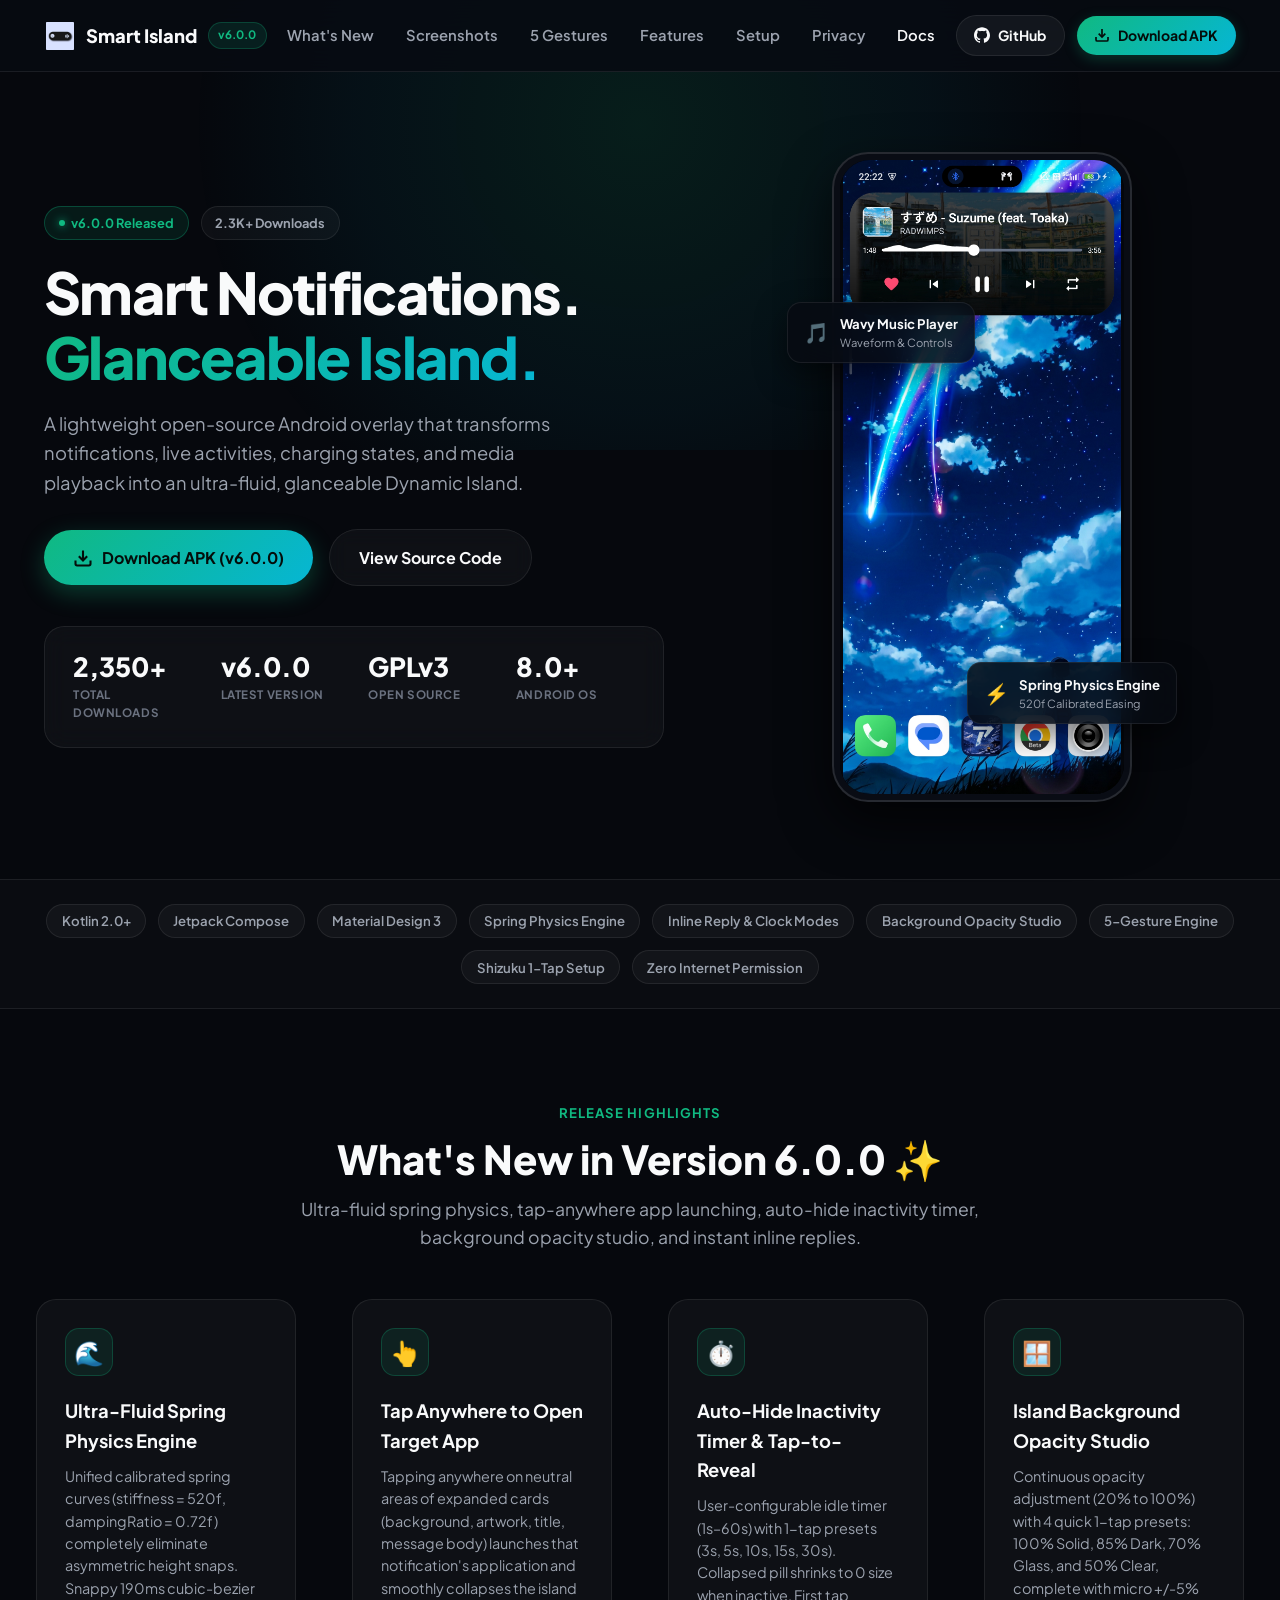
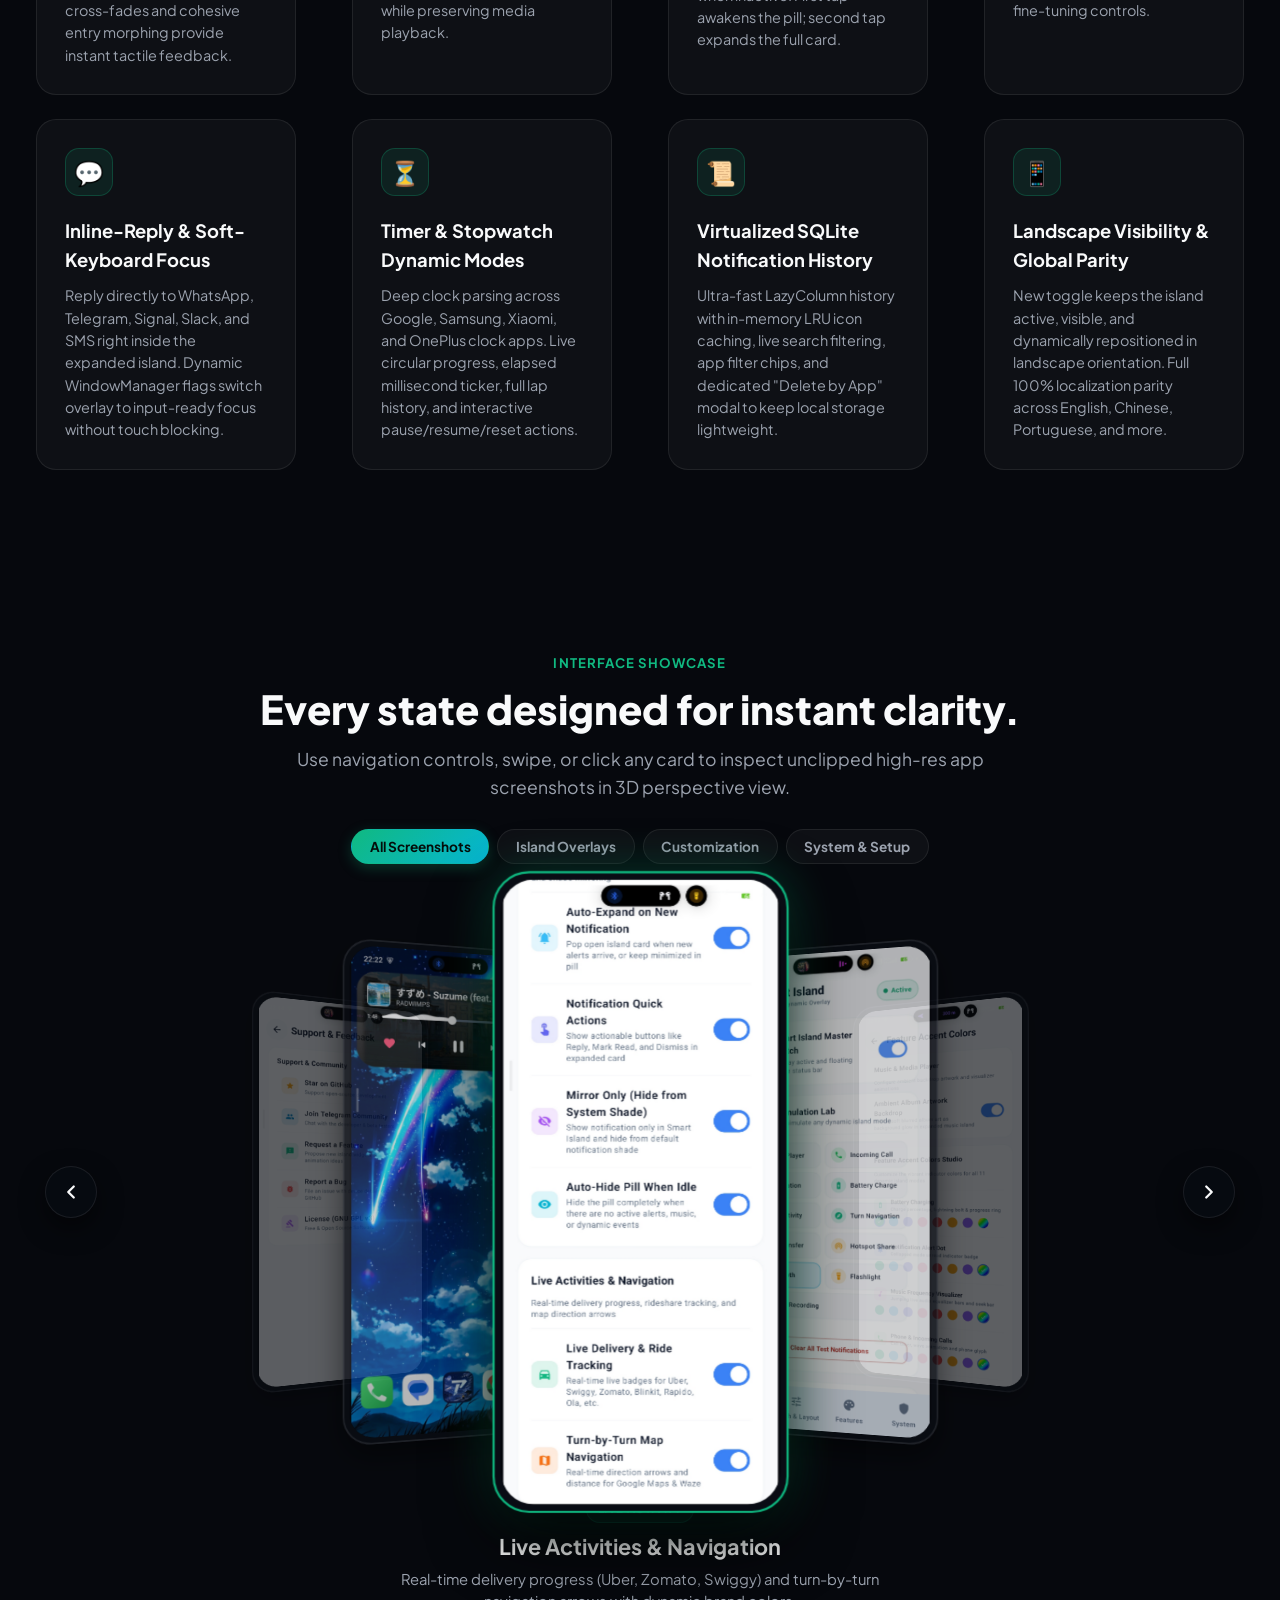
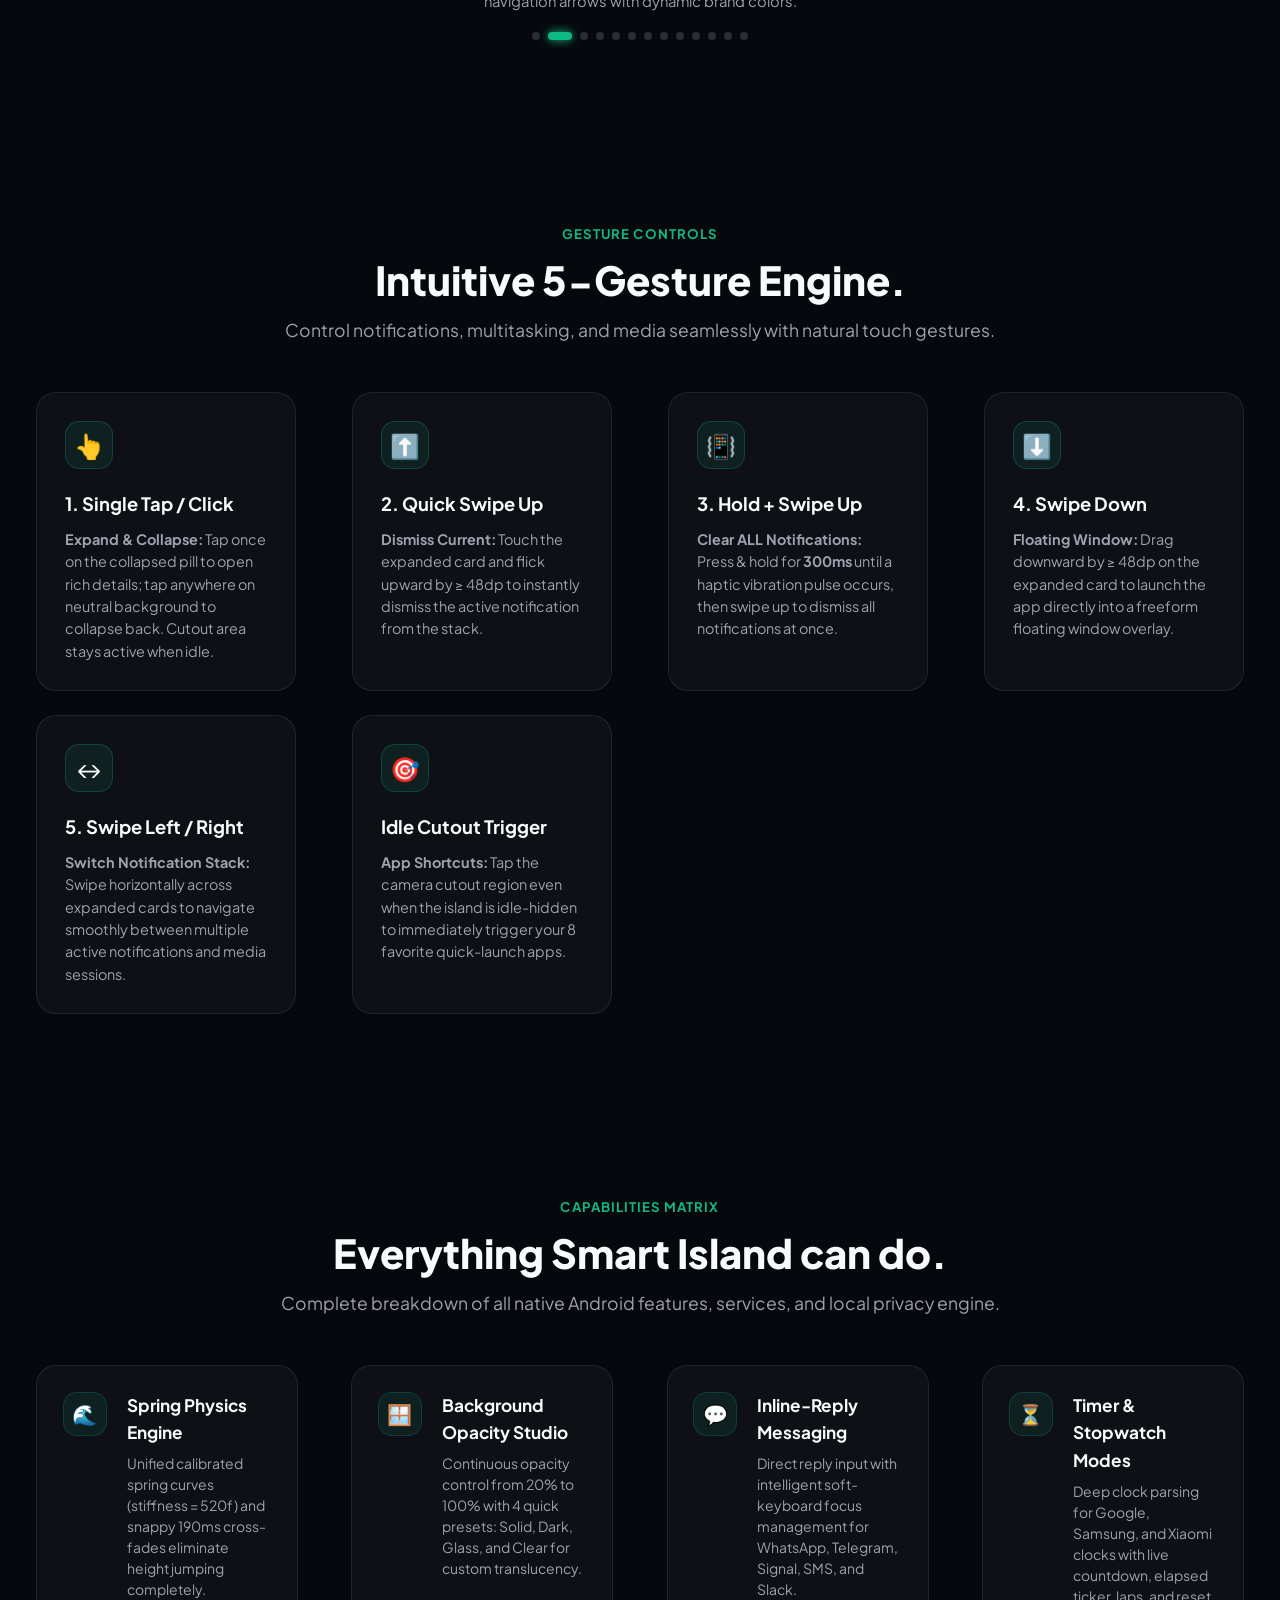
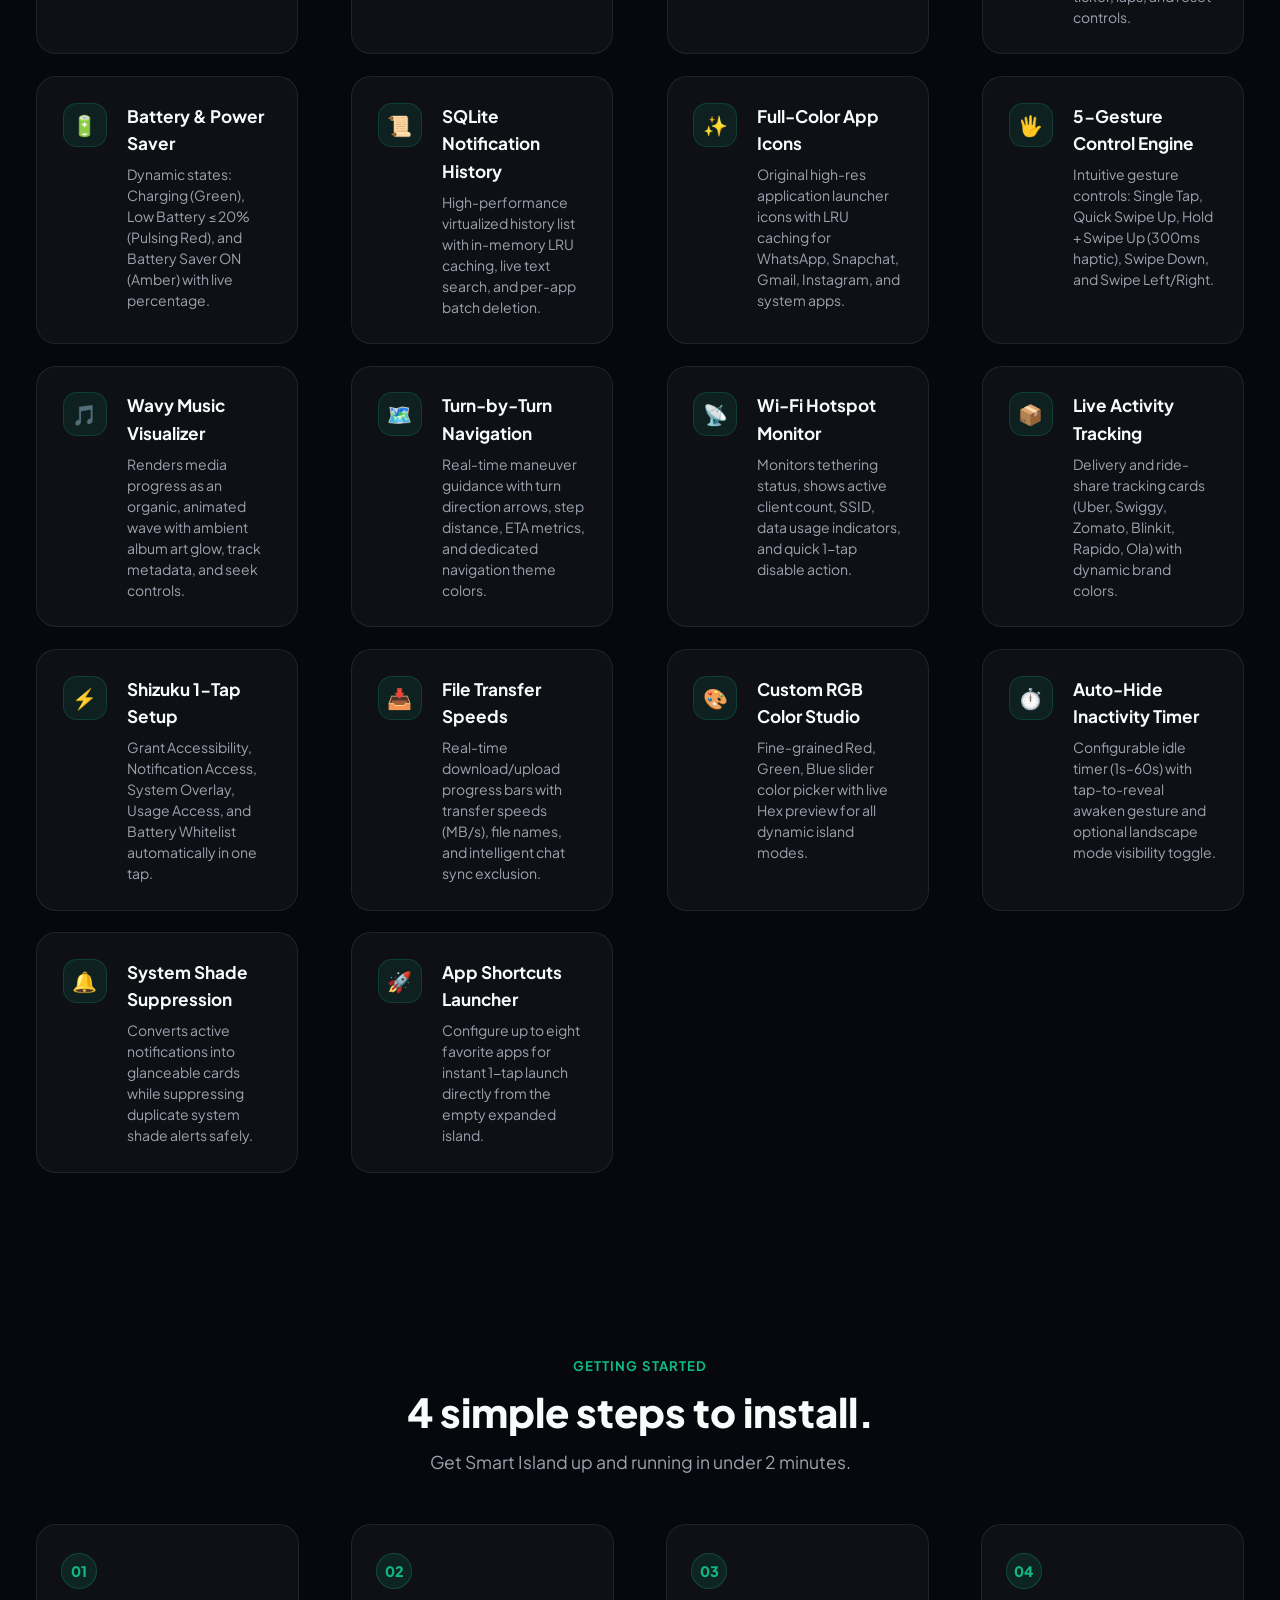
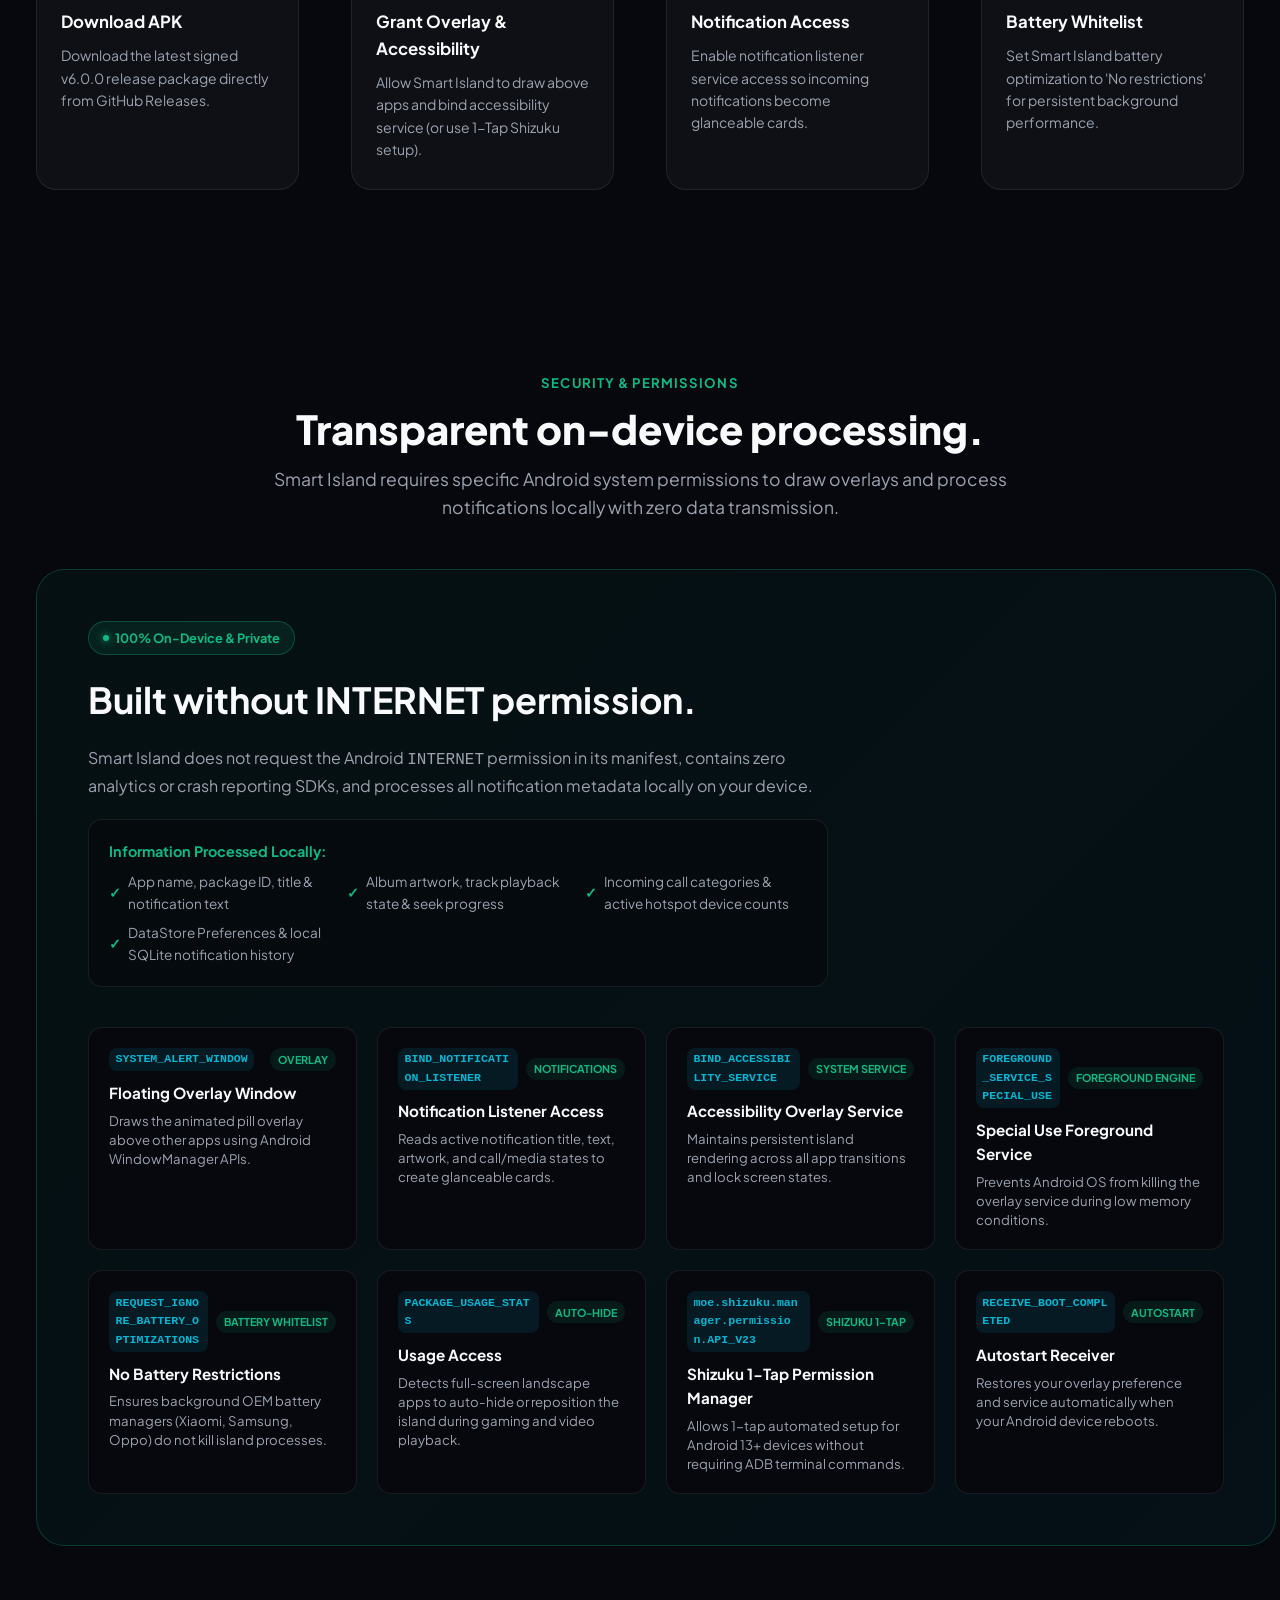
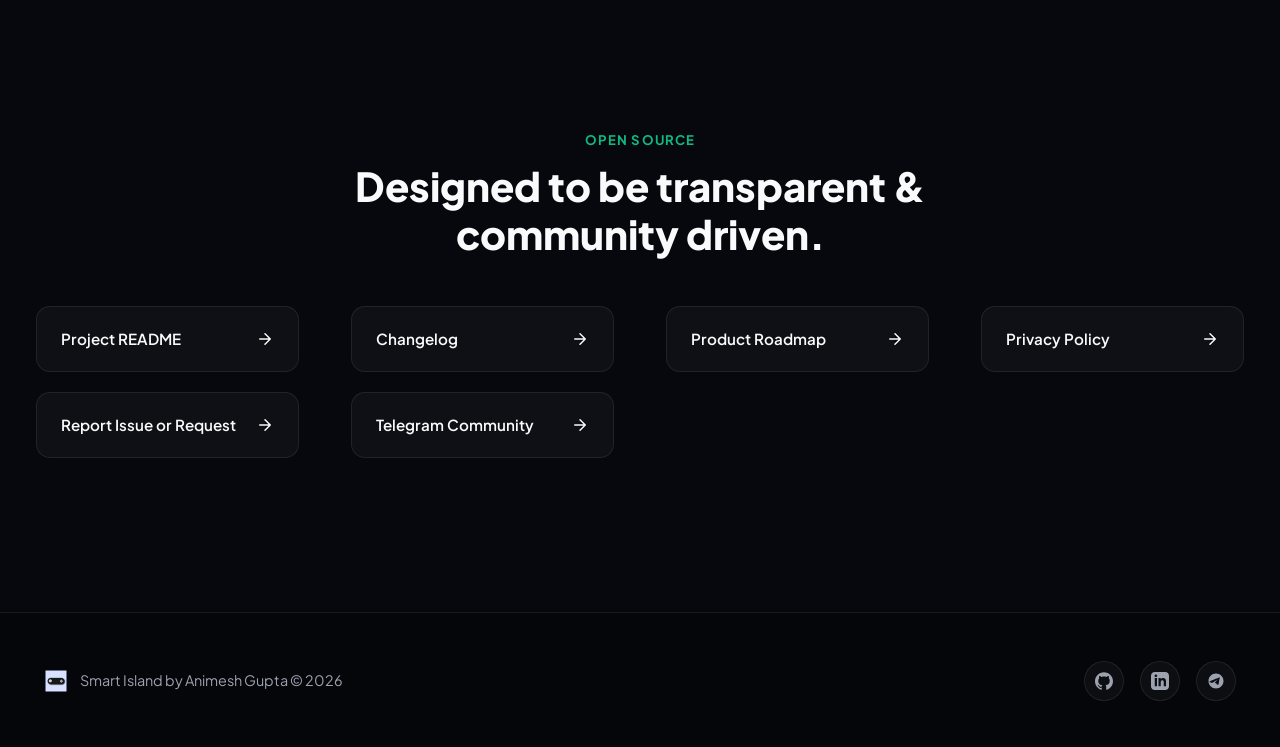
==== index.html @ 62b28004 "chore: update website branding and feature documentation for Smart Island v6.0.0" ====
<!doctype html>
<html lang="en">

<head>
  <meta charset="utf-8" />
  <meta name="viewport" content="width=device-width, initial-scale=1.0, maximum-scale=5.0" />
  <meta name="description"
    content="Smart Island is a lightweight open-source Android overlay that turns notifications, calls, navigation, live activities, and media playback into an ultra-fluid, glanceable floating island." />
  <meta name="author" content="Animesh Gupta" />
  <meta name="keywords"
    content="Smart Island, Android overlay, Dynamic Island, Android notifications, Jetpack Compose, open source, spring physics, notification cards, custom notification, Shizuku, theme customization, navigation overlay, battery saver, 5 gestures, inline reply, timer stopwatch" />
  <meta name="robots" content="index, follow" />
  <meta name="theme-color" content="#06080d" />
  <title>Smart Island v6.0.0 | Dynamic Android Notification Overlay</title>

  <!-- Canonical Link -->
  <link rel="canonical" href="https://smartisland.vercel.app/" />

  <!-- Open Graph / Facebook -->
  <meta property="og:type" content="website" />
  <meta property="og:url" content="https://smartisland.vercel.app/" />
  <meta property="og:title" content="Smart Island v6.0.0 | Dynamic Android Notification Overlay" />
  <meta property="og:description"
    content="A lightweight open-source Android app that transforms notifications, calls, navigation guidance, and media playback into an ultra-fluid, glanceable island near the status bar." />
  <meta property="og:image" content="https://smartisland.vercel.app/assets/logo-mark.png" />
  <meta property="og:site_name" content="Smart Island" />

  <!-- Twitter -->
  <meta name="twitter:card" content="summary_large_image" />
  <meta name="twitter:url" content="https://smartisland.vercel.app/" />
  <meta name="twitter:title" content="Smart Island v6.0.0 | Dynamic Android Notification Overlay" />
  <meta name="twitter:description"
    content="A lightweight open-source Android app that transforms notifications, calls, navigation guidance, and media playback into an ultra-fluid, glanceable island near the status bar." />
  <meta name="twitter:image" content="https://smartisland.vercel.app/assets/logo-mark.png" />

  <!-- Favicons & Preconnect -->
  <link rel="icon" href="assets/logo-mark.png" />
  <link rel="preconnect" href="https://fonts.googleapis.com" />
  <link rel="preconnect" href="https://fonts.gstatic.com" crossorigin />
  <link rel="preconnect" href="https://github.com" />
  <link rel="stylesheet" href="styles.css" />

  <!-- Structured Data / JSON-LD -->
  <script type="application/ld+json">
  {
    "@context": "https://schema.org",
    "@type": "SoftwareApplication",
    "name": "Smart Island",
    "operatingSystem": "Android 8.0+",
    "applicationCategory": "UtilitiesApplication",
    "downloadUrl": "https://github.com/agupta07505/SmartIsland/releases/latest",
    "description": "A lightweight Android app that transforms notifications, calls, navigation, and media playback into an ultra-fluid, glanceable island near the status bar.",
    "author": {
      "@type": "Person",
      "name": "Animesh Gupta",
      "email": "agupta.07505@gmail.com"
    },
    "offers": {
      "@type": "Offer",
      "price": "0",
      "priceCurrency": "USD"
    },
    "softwareVersion": "6.0.0",
    "license": "https://github.com/agupta07505/SmartIsland/blob/main/LICENSE",
    "codeRepository": "https://github.com/agupta07505/SmartIsland"
  }
  </script>
</head>

<body>
  <!-- Sticky Header -->
  <header class="site-header">
    <div class="container header-container">
      <a class="brand" href="#top" aria-label="Smart Island home">
        <img src="assets/logo-mark.png" alt="Smart Island Logo" />
        <span class="brand-name">Smart Island</span>
        <span class="version-pill">v6.0.0</span>
      </a>

      <button class="nav-toggle" type="button" aria-label="Toggle navigation menu" aria-expanded="false"
        data-nav-toggle>
        <span class="bar"></span>
        <span class="bar"></span>
        <span class="bar"></span>
      </button>

      <nav class="nav" data-nav>
        <a href="#whats-new">What's New</a>
        <a href="#screenshots">Screenshots</a>
        <a href="#gestures">5 Gestures</a>
        <a href="#features">Features</a>
        <a href="#setup">Setup</a>
        <a href="#privacy">Privacy</a>
        <a href="#docs">Docs</a>
        <div class="nav-mobile-actions">
          <a class="header-btn primary" href="https://github.com/agupta07505/SmartIsland/releases/latest">
            <svg width="16" height="16" viewBox="0 0 24 24" fill="none" stroke="currentColor" stroke-width="2.5">
              <path d="M21 15v4a2 2 0 0 1-2 2H5a2 2 0 0 1-2-2v-4" />
              <polyline points="7 10 12 15 17 10" />
              <line x1="12" y1="15" x2="12" y2="3" />
            </svg>
            <span>Download APK (v6.0.0)</span>
          </a>
        </div>
      </nav>

      <div class="header-actions">
        <a class="header-btn secondary" href="https://github.com/agupta07505/SmartIsland" target="_blank"
          rel="noopener">
          <svg width="16" height="16" viewBox="0 0 24 24" fill="currentColor">
            <path
              d="M12 .297c-6.63 0-12 5.373-12 12 0 5.303 3.438 9.8 8.205 11.385.6.113.82-.258.82-.577 0-.285-.01-1.04-.015-2.04-3.338.724-4.042-1.61-4.042-1.61C4.422 18.07 3.633 17.7 3.633 17.7c-1.087-.744.084-.729.084-.729 1.205.084 1.838 1.236 1.838 1.236 1.07 1.835 2.809 1.305 3.495.998.108-.776.417-1.305.76-1.605-2.665-.3-5.466-1.332-5.466-5.93 0-1.31.465-2.38 1.235-3.22-.135-.303-.54-1.523.105-3.176 0 0 1.005-.322 3.3 1.23.96-.267 1.98-.399 3-.405 1.02.006 2.04.138 3 .405 2.28-1.552 3.285-1.23 3.285-1.23.645 1.653.24 2.873.12 3.176.765.84 1.23 1.91 1.23 3.22 0 4.61-2.805 5.625-5.475 5.92.42.36.81 1.096.81 2.22 0 1.606-.015 2.896-.015 3.286 0 .315.21.69.825.57C20.565 22.092 24 17.592 24 12.297c0-6.627-5.373-12-12-12" />
          </svg>
          <span>GitHub</span>
        </a>
        <a class="header-btn primary" href="https://github.com/agupta07505/SmartIsland/releases/latest">
          <svg width="16" height="16" viewBox="0 0 24 24" fill="none" stroke="currentColor" stroke-width="2.5">
            <path d="M21 15v4a2 2 0 0 1-2 2H5a2 2 0 0 1-2-2v-4" />
            <polyline points="7 10 12 15 17 10" />
            <line x1="12" y1="15" x2="12" y2="3" />
          </svg>
          <span>Download APK</span>
        </a>
      </div>
    </div>
  </header>

  <main id="top">
    <!-- Hero Section -->
    <section class="hero section">
      <div class="container hero-container">
        <div class="hero-copy">
          <div class="hero-badges">
            <span class="badge highlight">
              <span class="badge-dot"></span> v6.0.0 Released
            </span>
            <span class="badge" id="hero-downloads-badge">
              2.3K+ Downloads
            </span>
          </div>

          <h1>Smart Notifications. <br /><span class="gradient-text">Glanceable Island.</span></h1>

          <p class="hero-text">
            A lightweight open-source Android overlay that transforms notifications, live activities, charging states, and media playback into an ultra-fluid, glanceable Dynamic Island.
          </p>

          <div class="hero-actions">
            <a class="btn-hero primary" href="https://github.com/agupta07505/SmartIsland/releases/latest">
              <svg width="20" height="20" viewBox="0 0 24 24" fill="none" stroke="currentColor" stroke-width="2.5">
                <path d="M21 15v4a2 2 0 0 1-2 2H5a2 2 0 0 1-2-2v-4" />
                <polyline points="7 10 12 15 17 10" />
                <line x1="12" y1="15" x2="12" y2="3" />
              </svg>
              <span>Download APK (v6.0.0)</span>
            </a>
            <a class="btn-hero secondary" href="https://github.com/agupta07505/SmartIsland" target="_blank"
              rel="noopener">
              <span>View Source Code</span>
            </a>
          </div>

          <div class="stats-banner">
            <div class="stat-item">
              <div class="stat-number" id="stat-downloads-count">2,350+</div>
              <div class="stat-label">Total Downloads</div>
            </div>
            <div class="stat-item">
              <div class="stat-number">v6.0.0</div>
              <div class="stat-label">Latest Version</div>
            </div>
            <div class="stat-item">
              <div class="stat-number">GPLv3</div>
              <div class="stat-label">Open Source</div>
            </div>
            <div class="stat-item">
              <div class="stat-number">8.0+</div>
              <div class="stat-label">Android OS</div>
            </div>
          </div>
        </div>

        <div class="hero-showcase">
          <div class="hero-phone-container">
            <div class="phone-frame hero-phone">
              <div class="phone-screen">
                <img src="assets/screenshots/16_homescreen_music_floating.jpg"
                  alt="Smart Island expanded media player floating over wallpaper" />
              </div>
            </div>

            <!-- Floating feature pills -->
            <div class="floating-pill pill-top">
              <span class="pill-icon">🎵</span>
              <div class="pill-text">
                <strong>Wavy Music Player</strong>
                <span>Waveform & Controls</span>
              </div>
            </div>

            <div class="floating-pill pill-bottom">
              <span class="pill-icon">⚡</span>
              <div class="pill-text">
                <strong>Spring Physics Engine</strong>
                <span>520f Calibrated Easing</span>
              </div>
            </div>
          </div>
        </div>
      </div>
    </section>

    <!-- Tech Stack Strip -->
    <div class="tech-strip">
      <div class="container">
        <div class="tech-pills">
          <span class="tech-pill">Kotlin 2.0+</span>
          <span class="tech-pill">Jetpack Compose</span>
          <span class="tech-pill">Material Design 3</span>
          <span class="tech-pill">Spring Physics Engine</span>
          <span class="tech-pill">Inline Reply & Clock Modes</span>
          <span class="tech-pill">Background Opacity Studio</span>
          <span class="tech-pill">5-Gesture Engine</span>
          <span class="tech-pill">Shizuku 1-Tap Setup</span>
          <span class="tech-pill">Zero Internet Permission</span>
        </div>
      </div>
    </div>

    <!-- What's New Section -->
    <section class="section container" id="whats-new">
      <div class="section-head">
        <p class="eyebrow">Release Highlights</p>
        <h2>What's New in Version 6.0.0 ✨</h2>
        <p class="subtitle">Ultra-fluid spring physics, tap-anywhere app launching, auto-hide inactivity timer, background opacity studio, and instant inline replies.</p>
      </div>

      <div class="whats-new-grid">
        <div class="feature-card">
          <div class="card-icon-box">🌊</div>
          <h3>Ultra-Fluid Spring Physics Engine</h3>
          <p>Unified calibrated spring curves (stiffness = 520f, dampingRatio = 0.72f) completely eliminate asymmetric height snaps. Snappy 190ms cubic-bezier cross-fades and cohesive entry morphing provide instant tactile feedback.</p>
        </div>
        <div class="feature-card">
          <div class="card-icon-box">👆</div>
          <h3>Tap Anywhere to Open Target App</h3>
          <p>Tapping anywhere on neutral areas of expanded cards (background, artwork, title, message body) launches that notification's application and smoothly collapses the island while preserving media playback.</p>
        </div>
        <div class="feature-card">
          <div class="card-icon-box">⏱️</div>
          <h3>Auto-Hide Inactivity Timer & Tap-to-Reveal</h3>
          <p>User-configurable idle timer (1s–60s) with 1-tap presets (3s, 5s, 10s, 15s, 30s). Collapsed pill shrinks to 0 size when inactive. First tap awakens the pill; second tap expands the full card.</p>
        </div>
        <div class="feature-card">
          <div class="card-icon-box">🪟</div>
          <h3>Island Background Opacity Studio</h3>
          <p>Continuous opacity adjustment (20% to 100%) with 4 quick 1-tap presets: 100% Solid, 85% Dark, 70% Glass, and 50% Clear, complete with micro +/-5% fine-tuning controls.</p>
        </div>
        <div class="feature-card">
          <div class="card-icon-box">💬</div>
          <h3>Inline-Reply & Soft-Keyboard Focus</h3>
          <p>Reply directly to WhatsApp, Telegram, Signal, Slack, and SMS right inside the expanded island. Dynamic WindowManager flags switch overlay to input-ready focus without touch blocking.</p>
        </div>
        <div class="feature-card">
          <div class="card-icon-box">⏳</div>
          <h3>Timer & Stopwatch Dynamic Modes</h3>
          <p>Deep clock parsing across Google, Samsung, Xiaomi, and OnePlus clock apps. Live circular progress, elapsed millisecond ticker, full lap history, and interactive pause/resume/reset actions.</p>
        </div>
        <div class="feature-card">
          <div class="card-icon-box">📜</div>
          <h3>Virtualized SQLite Notification History</h3>
          <p>Ultra-fast LazyColumn history with in-memory LRU icon caching, live search filtering, app filter chips, and dedicated "Delete by App" modal to keep local storage lightweight.</p>
        </div>
        <div class="feature-card">
          <div class="card-icon-box">📱</div>
          <h3>Landscape Visibility & Global Parity</h3>
          <p>New toggle keeps the island active, visible, and dynamically repositioned in landscape orientation. Full 100% localization parity across English, Chinese, Portuguese, and more.</p>
        </div>
      </div>
    </section>

    <!-- 3D Carousel Screenshot Showcase Section -->
    <section class="section container screenshots-section" id="screenshots">
      <div class="section-head">
        <p class="eyebrow">Interface Showcase</p>
        <h2>Every state designed for instant clarity.</h2>
        <p class="subtitle">Use navigation controls, swipe, or click any card to inspect unclipped high-res app screenshots in 3D perspective view.</p>

        <!-- Category Filter Tabs -->
        <div class="filter-tabs">
          <button class="filter-tab active" data-filter="all">All Screenshots</button>
          <button class="filter-tab" data-filter="overlay">Island Overlays</button>
          <button class="filter-tab" data-filter="customization">Customization</button>
          <button class="filter-tab" data-filter="system">System & Setup</button>
        </div>
      </div>

      <!-- 3D Coverflow Carousel Stage -->
      <div class="coverflow-stage">
        <button class="coverflow-btn prev" id="carousel-prev" aria-label="Previous screenshot">
          <svg viewBox="0 0 24 24">
            <path d="M15 18l-6-6 6-6" stroke="currentColor" stroke-width="2.5" stroke-linecap="round"
              stroke-linejoin="round" fill="none" />
          </svg>
        </button>

        <div class="coverflow-track" id="carousel-track">
          <!-- Card 1: Floating Home Screen Music Island -->
          <div class="coverflow-card lightbox-trigger" data-index="0" data-category="overlay"
            data-title="Floating Music Island" data-tag="Media Control" data-tag-class=""
            data-desc="Expanded music player floating seamlessly above device wallpaper with dynamic waveform seek bar and full playback controls."
            data-img="assets/screenshots/16_homescreen_music_floating.jpg">
            <div class="phone-frame">
              <div class="phone-screen">
                <img src="assets/screenshots/16_homescreen_music_floating.jpg" alt="Home Screen Floating Music Island" />
              </div>
            </div>
          </div>

          <!-- Card 2: Live Activities & Navigation -->
          <div class="coverflow-card lightbox-trigger" data-index="1" data-category="overlay"
            data-title="Live Activities & Navigation" data-tag="Live Activity" data-tag-class=""
            data-desc="Real-time delivery progress (Uber, Zomato, Swiggy) and turn-by-turn navigation arrows with dynamic brand colors."
            data-img="assets/screenshots/06_live_activities_navigation.jpg">
            <div class="phone-frame">
              <div class="phone-screen">
                <img src="assets/screenshots/06_live_activities_navigation.jpg" alt="Live Activities and Turn Navigation" />
              </div>
            </div>
          </div>

          <!-- Card 3: Dynamic Simulation Lab -->
          <div class="coverflow-card lightbox-trigger" data-index="2" data-category="system"
            data-title="Studio Simulation Lab" data-tag="Dashboard" data-tag-class="font-sys"
            data-desc="1-Tap test triggers for all dynamic modes with split-island multi-state auxiliary indicators."
            data-img="assets/screenshots/01_studio_simulation_lab.jpg">
            <div class="phone-frame">
              <div class="phone-screen">
                <img src="assets/screenshots/01_studio_simulation_lab.jpg" alt="Dynamic Simulation Lab Dashboard" />
              </div>
            </div>
          </div>

          <!-- Card 4: Feature Accent Colors -->
          <div class="coverflow-card lightbox-trigger" data-index="3" data-category="customization"
            data-title="Feature Accent Colors Studio" data-tag="Theming" data-tag-class="font-custom"
            data-desc="Curated color palettes for battery charging, notification dots, music visualizers, and phone calls."
            data-img="assets/screenshots/08_feature_accent_colors.jpg">
            <div class="phone-frame">
              <div class="phone-screen">
                <img src="assets/screenshots/08_feature_accent_colors.jpg" alt="Feature Accent Colors Studio" />
              </div>
            </div>
          </div>

          <!-- Card 5: Custom RGB Picker & Flashlight -->
          <div class="coverflow-card lightbox-trigger" data-index="4" data-category="customization"
            data-title="Custom RGB Color Picker" data-tag="Color Studio" data-tag-class="font-custom"
            data-desc="Precision Red, Green, Blue sliders with live Hex preview and active flashlight toggle island card."
            data-img="assets/screenshots/09_custom_rgb_picker_flashlight.jpg">
            <div class="phone-frame">
              <div class="phone-screen">
                <img src="assets/screenshots/09_custom_rgb_picker_flashlight.jpg" alt="Custom RGB Color Picker and Flashlight Overlay" />
              </div>
            </div>
          </div>

          <!-- Card 6: Precision Sizing Controls -->
          <div class="coverflow-card lightbox-trigger" data-index="5" data-category="customization"
            data-title="Precision Sizing & Drop Shadow" data-tag="Layout" data-tag-class="font-custom"
            data-desc="Fine-tune island width, height, X/Y offsets, corner radius, and soft floating ambient drop shadows."
            data-img="assets/screenshots/03_precision_sizing_controls.jpg">
            <div class="phone-frame">
              <div class="phone-screen">
                <img src="assets/screenshots/03_precision_sizing_controls.jpg" alt="Precision Sizing and Drop Shadow Controls" />
              </div>
            </div>
          </div>

          <!-- Card 7: Permissions & Shizuku Setup -->
          <div class="coverflow-card lightbox-trigger" data-index="6" data-category="system"
            data-title="Permissions & Setup Center" data-tag="Setup" data-tag-class="font-sys"
            data-desc="1-Tap Shizuku automated permission grant for Accessibility, Notification Access, and Battery Whitelist."
            data-img="assets/screenshots/15_permissions_setup_center.jpg">
            <div class="phone-frame">
              <div class="phone-screen">
                <img src="assets/screenshots/15_permissions_setup_center.jpg" alt="Permissions and Shizuku Setup Center" />
              </div>
            </div>
          </div>

          <!-- Card 8: Notifications & Privacy Rules -->
          <div class="coverflow-card lightbox-trigger" data-index="7" data-category="system"
            data-title="Notifications & Privacy Rules" data-tag="Privacy" data-tag-class="font-sys"
            data-desc="Lock screen privacy guards, auto-expand toggles, quick actions, and message sync filtering."
            data-img="assets/screenshots/05_notifications_privacy_rules.jpg">
            <div class="phone-frame">
              <div class="phone-screen">
                <img src="assets/screenshots/05_notifications_privacy_rules.jpg" alt="Notifications and Privacy Rules" />
              </div>
            </div>
          </div>

          <!-- Card 9: Features Hub -->
          <div class="coverflow-card lightbox-trigger" data-index="8" data-category="system"
            data-title="Features & Studio Hub" data-tag="Settings" data-tag-class="font-sys"
            data-desc="Minimal Material 3 Category Hub cards consolidating all preferences into an elegant interface."
            data-img="assets/screenshots/04_features_hub.jpg">
            <div class="phone-frame">
              <div class="phone-screen">
                <img src="assets/screenshots/04_features_hub.jpg" alt="Features and Settings Hub" />
              </div>
            </div>
          </div>

          <!-- Card 10: App Shortcuts Launcher -->
          <div class="coverflow-card lightbox-trigger" data-index="9" data-category="customization"
            data-title="App Shortcuts Launcher" data-tag="Shortcuts" data-tag-class="font-custom"
            data-desc="Quick-launch up to 8 pinned favorite apps or auto-fill with recent applications from empty island."
            data-img="assets/screenshots/07_app_shortcuts_launcher.jpg">
            <div class="phone-frame">
              <div class="phone-screen">
                <img src="assets/screenshots/07_app_shortcuts_launcher.jpg" alt="App Shortcuts Launcher Grid" />
              </div>
            </div>
          </div>

          <!-- Card 11: 5 Gestures Step-by-Step Guide -->
          <div class="coverflow-card lightbox-trigger" data-index="10" data-category="customization"
            data-title="5-Gesture Control Guide" data-tag="Gestures" data-tag-class="font-custom"
            data-desc="Complete step-by-step instructions for Single Tap, Swipe Up, Hold+Swipe Up, Swipe Down, and Swipe Left/Right."
            data-img="assets/screenshots/14_gesture_guide_5gestures.jpg">
            <div class="phone-frame">
              <div class="phone-screen">
                <img src="assets/screenshots/14_gesture_guide_5gestures.jpg" alt="5 Gestures Step-by-Step Guide" />
              </div>
            </div>
          </div>

          <!-- Card 12: Notch & Layout Presets -->
          <div class="coverflow-card lightbox-trigger" data-index="11" data-category="customization"
            data-title="Quick Notch Presets" data-tag="Presets" data-tag-class="font-custom"
            data-desc="Instant 1-tap calibration for Center Hole, Wide Island, Left Corner, Right Corner, and Compact Pill."
            data-img="assets/screenshots/02_notch_layout_presets.jpg">
            <div class="phone-frame">
              <div class="phone-screen">
                <img src="assets/screenshots/02_notch_layout_presets.jpg" alt="Notch and Layout Presets" />
              </div>
            </div>
          </div>

          <!-- Card 13: Support & Community Feedback -->
          <div class="coverflow-card lightbox-trigger" data-index="12" data-category="system"
            data-title="Support & Community Feedback" data-tag="Community" data-tag-class="font-sys"
            data-desc="Direct community links, GitHub star tracking, issue reporting, feature requests, and open-source license info."
            data-img="assets/screenshots/13_support_feedback.jpg">
            <div class="phone-frame">
              <div class="phone-screen">
                <img src="assets/screenshots/13_support_feedback.jpg" alt="Support and Community Feedback" />
              </div>
            </div>
          </div>
        </div>

        <button class="coverflow-btn next" id="carousel-next" aria-label="Next screenshot">
          <svg viewBox="0 0 24 24">
            <path d="M9 18l6-6-6-6" stroke="currentColor" stroke-width="2.5" stroke-linecap="round"
              stroke-linejoin="round" fill="none" />
          </svg>
        </button>
      </div>

      <!-- Carousel Active Card Info Footer -->
      <div class="coverflow-caption-box">
        <span class="phone-tag" id="carousel-tag">Media Control</span>
        <h3 id="carousel-title">Floating Music Island</h3>
        <p id="carousel-desc">Expanded music player floating seamlessly above device wallpaper with dynamic waveform seek bar and full playback controls.</p>

        <div class="carousel-dots" id="carousel-dots">
          <!-- Dynamic pagination dots rendered in JS -->
        </div>
      </div>
    </section>

    <!-- 5-Gesture Engine Section -->
    <section class="section container" id="gestures">
      <div class="section-head">
        <p class="eyebrow">Gesture Controls</p>
        <h2>Intuitive 5-Gesture Engine.</h2>
        <p class="subtitle">Control notifications, multitasking, and media seamlessly with natural touch gestures.</p>
      </div>

      <div class="whats-new-grid">
        <div class="feature-card">
          <div class="card-icon-box">👆</div>
          <h3>1. Single Tap / Click</h3>
          <p><strong>Expand & Collapse:</strong> Tap once on the collapsed pill to open rich details; tap anywhere on neutral background to collapse back. Cutout area stays active when idle.</p>
        </div>

        <div class="feature-card">
          <div class="card-icon-box">⬆️</div>
          <h3>2. Quick Swipe Up</h3>
          <p><strong>Dismiss Current:</strong> Touch the expanded card and flick upward by &ge; 48dp to instantly dismiss the active notification from the stack.</p>
        </div>

        <div class="feature-card">
          <div class="card-icon-box">📳</div>
          <h3>3. Hold + Swipe Up</h3>
          <p><strong>Clear ALL Notifications:</strong> Press & hold for <strong>300ms</strong> until a haptic vibration pulse occurs, then swipe up to dismiss all notifications at once.</p>
        </div>

        <div class="feature-card">
          <div class="card-icon-box">⬇️</div>
          <h3>4. Swipe Down</h3>
          <p><strong>Floating Window:</strong> Drag downward by &ge; 48dp on the expanded card to launch the app directly into a freeform floating window overlay.</p>
        </div>

        <div class="feature-card">
          <div class="card-icon-box">↔️</div>
          <h3>5. Swipe Left / Right</h3>
          <p><strong>Switch Notification Stack:</strong> Swipe horizontally across expanded cards to navigate smoothly between multiple active notifications and media sessions.</p>
        </div>

        <div class="feature-card">
          <div class="card-icon-box">🎯</div>
          <h3>Idle Cutout Trigger</h3>
          <p><strong>App Shortcuts:</strong> Tap the camera cutout region even when the island is idle-hidden to immediately trigger your 8 favorite quick-launch apps.</p>
        </div>
      </div>
    </section>

    <!-- Comprehensive Capabilities & Features Matrix Grid -->
    <section class="section container" id="features">
      <div class="section-head">
        <p class="eyebrow">Capabilities Matrix</p>
        <h2>Everything Smart Island can do.</h2>
        <p class="subtitle">Complete breakdown of all native Android features, services, and local privacy engine.</p>
      </div>

      <div class="features-matrix">
        <div class="matrix-item">
          <div class="matrix-icon-box">🌊</div>
          <div class="matrix-content">
            <h3>Spring Physics Engine</h3>
            <p>Unified calibrated spring curves (stiffness = 520f) and snappy 190ms cross-fades eliminate height jumping completely.</p>
          </div>
        </div>

        <div class="matrix-item">
          <div class="matrix-icon-box">🪟</div>
          <div class="matrix-content">
            <h3>Background Opacity Studio</h3>
            <p>Continuous opacity control from 20% to 100% with 4 quick presets: Solid, Dark, Glass, and Clear for custom translucency.</p>
          </div>
        </div>

        <div class="matrix-item">
          <div class="matrix-icon-box">💬</div>
          <div class="matrix-content">
            <h3>Inline-Reply Messaging</h3>
            <p>Direct reply input with intelligent soft-keyboard focus management for WhatsApp, Telegram, Signal, SMS, and Slack.</p>
          </div>
        </div>

        <div class="matrix-item">
          <div class="matrix-icon-box">⏳</div>
          <div class="matrix-content">
            <h3>Timer & Stopwatch Modes</h3>
            <p>Deep clock parsing for Google, Samsung, and Xiaomi clocks with live countdown, elapsed ticker, laps, and reset controls.</p>
          </div>
        </div>

        <div class="matrix-item">
          <div class="matrix-icon-box">🔋</div>
          <div class="matrix-content">
            <h3>Battery & Power Saver</h3>
            <p>Dynamic states: Charging (Green), Low Battery &le; 20% (Pulsing Red), and Battery Saver ON (Amber) with live percentage.</p>
          </div>
        </div>

        <div class="matrix-item">
          <div class="matrix-icon-box">📜</div>
          <div class="matrix-content">
            <h3>SQLite Notification History</h3>
            <p>High-performance virtualized history list with in-memory LRU caching, live text search, and per-app batch deletion.</p>
          </div>
        </div>

        <div class="matrix-item">
          <div class="matrix-icon-box">✨</div>
          <div class="matrix-content">
            <h3>Full-Color App Icons</h3>
            <p>Original high-res application launcher icons with LRU caching for WhatsApp, Snapchat, Gmail, Instagram, and system apps.</p>
          </div>
        </div>

        <div class="matrix-item">
          <div class="matrix-icon-box">🖐️</div>
          <div class="matrix-content">
            <h3>5-Gesture Control Engine</h3>
            <p>Intuitive gesture controls: Single Tap, Quick Swipe Up, Hold + Swipe Up (300ms haptic), Swipe Down, and Swipe Left/Right.</p>
          </div>
        </div>

        <div class="matrix-item">
          <div class="matrix-icon-box">🎵</div>
          <div class="matrix-content">
            <h3>Wavy Music Visualizer</h3>
            <p>Renders media progress as an organic, animated wave with ambient album art glow, track metadata, and seek controls.</p>
          </div>
        </div>

        <div class="matrix-item">
          <div class="matrix-icon-box">🗺️</div>
          <div class="matrix-content">
            <h3>Turn-by-Turn Navigation</h3>
            <p>Real-time maneuver guidance with turn direction arrows, step distance, ETA metrics, and dedicated navigation theme colors.</p>
          </div>
        </div>

        <div class="matrix-item">
          <div class="matrix-icon-box">📡</div>
          <div class="matrix-content">
            <h3>Wi-Fi Hotspot Monitor</h3>
            <p>Monitors tethering status, shows active client count, SSID, data usage indicators, and quick 1-tap disable action.</p>
          </div>
        </div>

        <div class="matrix-item">
          <div class="matrix-icon-box">📦</div>
          <div class="matrix-content">
            <h3>Live Activity Tracking</h3>
            <p>Delivery and ride-share tracking cards (Uber, Swiggy, Zomato, Blinkit, Rapido, Ola) with dynamic brand colors.</p>
          </div>
        </div>

        <div class="matrix-item">
          <div class="matrix-icon-box">⚡</div>
          <div class="matrix-content">
            <h3>Shizuku 1-Tap Setup</h3>
            <p>Grant Accessibility, Notification Access, System Overlay, Usage Access, and Battery Whitelist automatically in one tap.</p>
          </div>
        </div>

        <div class="matrix-item">
          <div class="matrix-icon-box">📥</div>
          <div class="matrix-content">
            <h3>File Transfer Speeds</h3>
            <p>Real-time download/upload progress bars with transfer speeds (MB/s), file names, and intelligent chat sync exclusion.</p>
          </div>
        </div>

        <div class="matrix-item">
          <div class="matrix-icon-box">🎨</div>
          <div class="matrix-content">
            <h3>Custom RGB Color Studio</h3>
            <p>Fine-grained Red, Green, Blue slider color picker with live Hex preview for all dynamic island modes.</p>
          </div>
        </div>

        <div class="matrix-item">
          <div class="matrix-icon-box">⏱️</div>
          <div class="matrix-content">
            <h3>Auto-Hide Inactivity Timer</h3>
            <p>Configurable idle timer (1s–60s) with tap-to-reveal awaken gesture and optional landscape mode visibility toggle.</p>
          </div>
        </div>

        <div class="matrix-item">
          <div class="matrix-icon-box">🔔</div>
          <div class="matrix-content">
            <h3>System Shade Suppression</h3>
            <p>Converts active notifications into glanceable cards while suppressing duplicate system shade alerts safely.</p>
          </div>
        </div>

        <div class="matrix-item">
          <div class="matrix-icon-box">🚀</div>
          <div class="matrix-content">
            <h3>App Shortcuts Launcher</h3>
            <p>Configure up to eight favorite apps for instant 1-tap launch directly from the empty expanded island.</p>
          </div>
        </div>
      </div>
    </section>

    <!-- Setup Guide -->
    <section class="section container" id="setup">
      <div class="section-head">
        <p class="eyebrow">Getting Started</p>
        <h2>4 simple steps to install.</h2>
        <p class="subtitle">Get Smart Island up and running in under 2 minutes.</p>
      </div>

      <div class="steps-pipeline">
        <div class="step-card">
          <div class="step-number">01</div>
          <h3>Download APK</h3>
          <p>Download the latest signed v6.0.0 release package directly from GitHub Releases.</p>
        </div>
        <div class="step-card">
          <div class="step-number">02</div>
          <h3>Grant Overlay & Accessibility</h3>
          <p>Allow Smart Island to draw above apps and bind accessibility service (or use 1-Tap Shizuku setup).</p>
        </div>
        <div class="step-card">
          <div class="step-number">03</div>
          <h3>Notification Access</h3>
          <p>Enable notification listener service access so incoming notifications become glanceable cards.</p>
        </div>
        <div class="step-card">
          <div class="step-number">04</div>
          <h3>Battery Whitelist</h3>
          <p>Set Smart Island battery optimization to 'No restrictions' for persistent background performance.</p>
        </div>
      </div>
    </section>

    <!-- Comprehensive Permissions & Privacy Section -->
    <section class="section container" id="privacy">
      <div class="section-head">
        <p class="eyebrow">Security & Permissions</p>
        <h2>Transparent on-device processing.</h2>
        <p class="subtitle">Smart Island requires specific Android system permissions to draw overlays and process notifications locally with zero data transmission.</p>
      </div>

      <div class="privacy-band">
        <div class="privacy-copy">
          <span class="badge highlight" style="margin-bottom: 1rem;"><span class="badge-dot"></span> 100% On-Device & Private</span>
          <h2>Built without INTERNET permission.</h2>
          <p>
            Smart Island does not request the Android <code>INTERNET</code> permission in its manifest, contains zero
            analytics or crash reporting SDKs, and processes all notification metadata locally on your device.
          </p>

          <div class="privacy-summary-box">
            <h4>Information Processed Locally:</h4>
            <ul>
              <li>App name, package ID, title & notification text</li>
              <li>Album artwork, track playback state & seek progress</li>
              <li>Incoming call categories & active hotspot device counts</li>
              <li>DataStore Preferences & local SQLite notification history</li>
            </ul>
          </div>
        </div>

        <div class="privacy-permissions-grid">
          <div class="permission-card">
            <div class="perm-header">
              <code>SYSTEM_ALERT_WINDOW</code>
              <span class="perm-tag">Overlay</span>
            </div>
            <h4>Floating Overlay Window</h4>
            <p>Draws the animated pill overlay above other apps using Android WindowManager APIs.</p>
          </div>

          <div class="permission-card">
            <div class="perm-header">
              <code>BIND_NOTIFICATION_LISTENER</code>
              <span class="perm-tag">Notifications</span>
            </div>
            <h4>Notification Listener Access</h4>
            <p>Reads active notification title, text, artwork, and call/media states to create glanceable cards.</p>
          </div>

          <div class="permission-card">
            <div class="perm-header">
              <code>BIND_ACCESSIBILITY_SERVICE</code>
              <span class="perm-tag">System Service</span>
            </div>
            <h4>Accessibility Overlay Service</h4>
            <p>Maintains persistent island rendering across all app transitions and lock screen states.</p>
          </div>

          <div class="permission-card">
            <div class="perm-header">
              <code>FOREGROUND_SERVICE_SPECIAL_USE</code>
              <span class="perm-tag font-sys">Foreground Engine</span>
            </div>
            <h4>Special Use Foreground Service</h4>
            <p>Prevents Android OS from killing the overlay service during low memory conditions.</p>
          </div>

          <div class="permission-card">
            <div class="perm-header">
              <code>REQUEST_IGNORE_BATTERY_OPTIMIZATIONS</code>
              <span class="perm-tag font-custom">Battery Whitelist</span>
            </div>
            <h4>No Battery Restrictions</h4>
            <p>Ensures background OEM battery managers (Xiaomi, Samsung, Oppo) do not kill island processes.</p>
          </div>

          <div class="permission-card">
            <div class="perm-header">
              <code>PACKAGE_USAGE_STATS</code>
              <span class="perm-tag">Auto-Hide</span>
            </div>
            <h4>Usage Access</h4>
            <p>Detects full-screen landscape apps to auto-hide or reposition the island during gaming and video playback.</p>
          </div>

          <div class="permission-card">
            <div class="perm-header">
              <code>moe.shizuku.manager.permission.API_V23</code>
              <span class="perm-tag font-custom">Shizuku 1-Tap</span>
            </div>
            <h4>Shizuku 1-Tap Permission Manager</h4>
            <p>Allows 1-tap automated setup for Android 13+ devices without requiring ADB terminal commands.</p>
          </div>

          <div class="permission-card">
            <div class="perm-header">
              <code>RECEIVE_BOOT_COMPLETED</code>
              <span class="perm-tag font-sys">Autostart</span>
            </div>
            <h4>Autostart Receiver</h4>
            <p>Restores your overlay preference and service automatically when your Android device reboots.</p>
          </div>
        </div>
      </div>
    </section>

    <!-- Documentation & Links -->
    <section class="section container" id="docs">
      <div class="section-head">
        <p class="eyebrow">Open Source</p>
        <h2>Designed to be transparent & community driven.</h2>
      </div>

      <div class="docs-grid">
        <a class="doc-card" href="https://github.com/agupta07505/SmartIsland/blob/main/README.md" target="_blank"
          rel="noopener">
          <span>Project README</span>
          <svg viewBox="0 0 24 24">
            <path d="M5 12h14M12 5l7 7-7 7" stroke="currentColor" stroke-width="2" stroke-linecap="round"
              stroke-linejoin="round" />
          </svg>
        </a>
        <a class="doc-card" href="https://github.com/agupta07505/SmartIsland/blob/main/CHANGELOG.md" target="_blank"
          rel="noopener">
          <span>Changelog</span>
          <svg viewBox="0 0 24 24">
            <path d="M5 12h14M12 5l7 7-7 7" stroke="currentColor" stroke-width="2" stroke-linecap="round"
              stroke-linejoin="round" />
          </svg>
        </a>
        <a class="doc-card" href="https://github.com/agupta07505/SmartIsland/blob/main/ROADMAP.md" target="_blank"
          rel="noopener">
          <span>Product Roadmap</span>
          <svg viewBox="0 0 24 24">
            <path d="M5 12h14M12 5l7 7-7 7" stroke="currentColor" stroke-width="2" stroke-linecap="round"
              stroke-linejoin="round" />
          </svg>
        </a>
        <a class="doc-card" href="https://github.com/agupta07505/SmartIsland/blob/main/PRIVACY.md" target="_blank"
          rel="noopener">
          <span>Privacy Policy</span>
          <svg viewBox="0 0 24 24">
            <path d="M5 12h14M12 5l7 7-7 7" stroke="currentColor" stroke-width="2" stroke-linecap="round"
              stroke-linejoin="round" />
          </svg>
        </a>
        <a class="doc-card" href="https://github.com/agupta07505/SmartIsland/issues/new/choose" target="_blank"
          rel="noopener">
          <span>Report Issue or Request</span>
          <svg viewBox="0 0 24 24">
            <path d="M5 12h14M12 5l7 7-7 7" stroke="currentColor" stroke-width="2" stroke-linecap="round"
              stroke-linejoin="round" />
          </svg>
        </a>
        <a class="doc-card" href="https://telegram.me/SmartIslandApp" target="_blank" rel="noopener">
          <span>Telegram Community</span>
          <svg viewBox="0 0 24 24">
            <path d="M5 12h14M12 5l7 7-7 7" stroke="currentColor" stroke-width="2" stroke-linecap="round"
              stroke-linejoin="round" />
          </svg>
        </a>
      </div>
    </section>
  </main>

  <!-- Footer -->
  <footer class="site-footer">
    <div class="container footer-content">
      <div class="footer-brand">
        <img src="assets/logo-mark.png" alt="Smart Island" width="24" height="24" />
        <span>Smart Island by Animesh Gupta © 2026</span>
      </div>

      <div class="footer-socials">
        <a class="social-icon-btn" href="https://github.com/agupta07505" target="_blank" rel="noopener"
          aria-label="GitHub">
          <svg viewBox="0 0 24 24">
            <path
              d="M12 .297c-6.63 0-12 5.373-12 12 0 5.303 3.438 9.8 8.205 11.385.6.113.82-.258.82-.577 0-.285-.01-1.04-.015-2.04-3.338.724-4.042-1.61-4.042-1.61C4.422 18.07 3.633 17.7 3.633 17.7c-1.087-.744.084-.729.084-.729 1.205.084 1.838 1.236 1.838 1.236 1.07 1.835 2.809 1.305 3.495.998.108-.776.417-1.305.76-1.605-2.665-.3-5.466-1.332-5.466-5.93 0-1.31.465-2.38 1.235-3.22-.135-.303-.54-1.523.105-3.176 0 0 1.005-.322 3.3 1.23.96-.267 1.98-.399 3-.405 1.02.006 2.04.138 3 .405 2.28-1.552 3.285-1.23 3.285-1.23.645 1.653.24 2.873.12 3.176.765.84 1.23 1.91 1.23 3.22 0 4.61-2.805 5.625-5.475 5.92.42.36.81 1.096.81 2.22 0 1.606-.015 2.896-.015 3.286 0 .315.21.69.825.57C20.565 22.092 24 17.592 24 12.297c0-6.627-5.373-12-12-12" />
          </svg>
        </a>
        <a class="social-icon-btn" href="https://linkedin.com/in/agupta07505" target="_blank" rel="noopener"
          aria-label="LinkedIn">
          <svg viewBox="0 0 24 24">
            <path
              d="M19 0h-14c-2.761 0-5 2.239-5 5v14c0 2.761 2.239 5 5 5h14c2.762 0 5-2.239 5-5v-14c0-2.761-2.238-5-5-5zm-11 19h-3v-11h3v11zm-1.5-12.268c-.966 0-1.75-.779-1.75-1.75s.784-1.75 1.75-1.75 1.75.779 1.75 1.75-.784 1.75-1.75 1.75zm13.5 12.268h-3v-5.604c0-3.368-4-3.113-4 0v5.604h-3v-11h3v1.765c1.396-2.586 7-2.777 7 2.476v6.759z" />
          </svg>
        </a>
        <a class="social-icon-btn" href="https://t.me/agupta07505" target="_blank" rel="noopener" aria-label="Telegram">
          <svg viewBox="0 0 24 24">
            <path
              d="M12 2C6.48 2 2 6.48 2 12s4.48 10 10 10 10-4.48 10-10S17.52 2 12 2zm4.64 6.8c-.15 1.58-.8 5.42-1.13 7.19-.14.75-.42 1-.68 1.03-.58.05-1.02-.38-1.58-.75-.88-.58-1.38-.94-2.23-1.5-1-.65-.35-1 .22-1.59.15-.15 2.71-2.48 2.76-2.69.01-.03.01-.14-.07-.2-.08-.06-.19-.04-.27-.02-.12.02-1.96 1.25-5.54 3.69-.52.36-1 .53-1.42.52-.47-.01-1.37-.26-2.03-.48-.82-.27-1.47-.42-1.42-.88.03-.24.35-.49.97-.74 3.79-1.65 6.32-2.73 7.57-3.26 3.6-1.5 4.35-1.76 4.84-1.77.11 0 .35.03.51.16.13.1.17.24.19.34.02.09.03.26.02.4z" />
          </svg>
        </a>
      </div>
    </div>
  </footer>

  <!-- Lightbox Modal -->
  <div class="lightbox" id="lightbox" aria-hidden="true">
    <div class="lightbox-content">
      <button class="lightbox-close" id="lightbox-close" aria-label="Close preview">&times;</button>
      <div class="lightbox-phone-frame">
        <img id="lightbox-img" src="" alt="Enlarged screenshot preview" />
      </div>
      <div id="lightbox-caption" class="lightbox-caption"></div>
    </div>
  </div>

  <script src="script.js"></script>
</body>

</html>
---- styles.css ----
/* ==========================================================================
   Smart Island Web - Responsive Design System & 3D Coverflow Showcase
   Font: Plus Jakarta Sans
   ========================================================================== */

@import url('https://fonts.googleapis.com/css2?family=Plus+Jakarta+Sans:wght@400;500;600;700;800&display=swap');

:root {
  /* Color Tokens */
  --bg-dark: #06080d;
  --bg-card: rgba(255, 255, 255, 0.035);
  --bg-card-hover: rgba(255, 255, 255, 0.07);
  --bg-glass: rgba(8, 11, 18, 0.85);

  --border-subtle: rgba(255, 255, 255, 0.08);
  --border-hover: rgba(255, 255, 255, 0.2);
  --border-emerald: rgba(16, 185, 129, 0.4);

  --accent-emerald: #10b981;
  --accent-cyan: #06b6d4;
  --accent-gradient: linear-gradient(135deg, #10b981 0%, #06b6d4 100%);
  --accent-gradient-hover: linear-gradient(135deg, #34d399 0%, #22d3ee 100%);
  --accent-glow: rgba(16, 185, 129, 0.25);

  --text-main: #f9fafb;
  --text-muted: #9ca3af;
  --text-dim: #6b7280;

  /* Geometry */
  --radius-sm: 8px;
  --radius-md: 14px;
  --radius-lg: 20px;
  --radius-xl: 28px;
  --radius-full: 9999px;

  /* Transitions & Animation */
  --transition-fast: 0.2s cubic-bezier(0.16, 1, 0.3, 1);
  --transition-smooth: 0.4s cubic-bezier(0.16, 1, 0.3, 1);
  --container-width: 1240px;
}

/* Base Resets */
*,
*::before,
*::after {
  box-sizing: border-box;
  margin: 0;
  padding: 0;
}

html {
  scroll-behavior: smooth;
  font-size: 16px;
  color-scheme: dark;
}

body {
  font-family: 'Plus Jakarta Sans', -apple-system, BlinkMacSystemFont, sans-serif;
  background-color: var(--bg-dark);
  color: var(--text-main);
  line-height: 1.6;
  overflow-x: hidden;
  -webkit-font-smoothing: antialiased;
}

body.nav-open {
  overflow: hidden;
}

/* Ambient Background Lighting */
body::before {
  content: '';
  position: fixed;
  top: -200px;
  left: 50%;
  transform: translateX(-50%);
  width: min(100vw, 1100px);
  height: 650px;
  background: radial-gradient(circle, rgba(16, 185, 129, 0.12) 0%, rgba(6, 182, 212, 0.05) 45%, transparent 70%);
  pointer-events: none;
  z-index: 0;
}

a {
  color: inherit;
  text-decoration: none;
  transition: var(--transition-fast);
}

button {
  font-family: inherit;
  cursor: pointer;
  border: none;
  outline: none;
  background: none;
}

img {
  max-width: 100%;
  height: auto;
  display: block;
}

/* Container */
.container {
  width: 100%;
  max-width: var(--container-width);
  margin: 0 auto;
  padding: 0 clamp(1rem, 3vw, 1.5rem);
  position: relative;
  z-index: 1;
  box-sizing: border-box;
}

.section {
  padding: clamp(3.5rem, 7vw, 6rem) 0;
}

.section-head {
  text-align: center;
  max-width: 760px;
  margin: 0 auto 3rem auto;
}

.section-head h2 {
  font-size: clamp(1.75rem, 4vw, 2.5rem);
  line-height: 1.2;
  margin-bottom: 0.75rem;
  font-weight: 800;
  overflow-wrap: break-word;
  word-break: break-word;
}

.section-head .subtitle {
  font-size: clamp(0.95rem, 2vw, 1.1rem);
  color: var(--text-muted);
}

.eyebrow {
  display: inline-flex;
  align-items: center;
  gap: 0.5rem;
  font-size: 0.825rem;
  font-weight: 700;
  text-transform: uppercase;
  letter-spacing: 0.08em;
  color: var(--accent-emerald);
  margin-bottom: 0.75rem;
}

.gradient-text {
  background: var(--accent-gradient);
  -webkit-background-clip: text;
  -webkit-text-fill-color: transparent;
}

/* Header Navigation */
.site-header {
  position: fixed;
  top: 0;
  left: 0;
  right: 0;
  height: 72px;
  z-index: 100;
  background: var(--bg-glass);
  backdrop-filter: blur(20px);
  -webkit-backdrop-filter: blur(20px);
  border-bottom: 1px solid var(--border-subtle);
}

.header-container {
  display: flex;
  align-items: center;
  justify-content: space-between;
  height: 100%;
}

.brand {
  display: flex;
  align-items: center;
  gap: 0.65rem;
  font-weight: 800;
  font-size: 1.15rem;
}

.brand img {
  width: 32px;
  height: 32px;
  border-radius: var(--radius-sm);
}

.version-pill {
  font-size: 0.725rem;
  font-weight: 700;
  padding: 0.2rem 0.6rem;
  border-radius: var(--radius-full);
  background: rgba(16, 185, 129, 0.12);
  color: var(--accent-emerald);
  border: 1px solid rgba(16, 185, 129, 0.25);
}

.nav {
  display: flex;
  align-items: center;
  gap: 2rem;
}

.nav a {
  font-size: 0.925rem;
  font-weight: 600;
  color: var(--text-muted);
}

.nav a:hover,
.nav a.active {
  color: var(--text-main);
}

.nav-mobile-actions {
  display: none;
  width: 100%;
  margin-top: 1.5rem;
}

.header-actions {
  display: flex;
  align-items: center;
  gap: 0.75rem;
}

.header-btn {
  display: inline-flex;
  align-items: center;
  justify-content: center;
  gap: 0.5rem;
  font-size: 0.875rem;
  font-weight: 700;
  padding: 0.55rem 1.1rem;
  border-radius: var(--radius-full);
  transition: var(--transition-fast);
  white-space: nowrap;
}

.header-btn.secondary {
  background: rgba(255, 255, 255, 0.05);
  border: 1px solid var(--border-subtle);
  color: var(--text-main);
}

.header-btn.secondary:hover {
  background: rgba(255, 255, 255, 0.1);
  border-color: var(--border-hover);
}

.header-btn.primary {
  background: var(--accent-gradient);
  color: #040d0a;
  box-shadow: 0 4px 14px rgba(16, 185, 129, 0.25);
}

.header-btn.primary:hover {
  background: var(--accent-gradient-hover);
  transform: translateY(-1px);
  box-shadow: 0 6px 20px rgba(16, 185, 129, 0.35);
}

.nav-toggle {
  display: none;
  flex-direction: column;
  justify-content: center;
  gap: 5px;
  width: 40px;
  height: 40px;
  padding: 8px;
  border-radius: var(--radius-sm);
  background: rgba(255, 255, 255, 0.05);
}

.nav-toggle .bar {
  width: 100%;
  height: 2px;
  background-color: var(--text-main);
  border-radius: 2px;
  transition: var(--transition-fast);
}

.nav-toggle[aria-expanded="true"] .bar:nth-child(1) {
  transform: translateY(7px) rotate(45deg);
}

.nav-toggle[aria-expanded="true"] .bar:nth-child(2) {
  opacity: 0;
}

.nav-toggle[aria-expanded="true"] .bar:nth-child(3) {
  transform: translateY(-7px) rotate(-45deg);
}

/* Hero Section */
.hero {
  padding-top: clamp(6.5rem, 12vw, 9.5rem);
  padding-bottom: clamp(3rem, 6vw, 5rem);
}

.hero-container {
  display: grid;
  grid-template-columns: 1.1fr 0.9fr;
  gap: clamp(2rem, 5vw, 4rem);
  align-items: center;
}

.hero-copy {
  display: flex;
  flex-direction: column;
  align-items: flex-start;
}

.hero-badges {
  display: flex;
  align-items: center;
  gap: 0.75rem;
  margin-bottom: 1.25rem;
  flex-wrap: wrap;
}

.badge {
  display: inline-flex;
  align-items: center;
  gap: 0.4rem;
  font-size: 0.8rem;
  font-weight: 700;
  padding: 0.35rem 0.85rem;
  border-radius: var(--radius-full);
  background: var(--bg-card);
  border: 1px solid var(--border-subtle);
  color: var(--text-muted);
}

.badge.highlight {
  background: rgba(16, 185, 129, 0.1);
  border-color: rgba(16, 185, 129, 0.3);
  color: var(--accent-emerald);
}

.badge-dot {
  width: 6px;
  height: 6px;
  border-radius: 50%;
  background-color: var(--accent-emerald);
  box-shadow: 0 0 8px var(--accent-emerald);
}

.hero h1 {
  font-size: clamp(2.25rem, 5vw, 3.6rem);
  line-height: 1.12;
  font-weight: 800;
  margin-bottom: 1.25rem;
  letter-spacing: -0.03em;
  overflow-wrap: break-word;
  word-break: break-word;
}

.hero-text {
  font-size: clamp(1rem, 2vw, 1.15rem);
  color: var(--text-muted);
  margin-bottom: 2rem;
  max-width: 540px;
}

.hero-actions {
  display: flex;
  align-items: center;
  gap: 1rem;
  margin-bottom: 2.5rem;
  flex-wrap: wrap;
  width: 100%;
}

.btn-hero {
  display: inline-flex;
  align-items: center;
  justify-content: center;
  gap: 0.6rem;
  font-size: 1rem;
  font-weight: 700;
  padding: 0.9rem 1.8rem;
  border-radius: var(--radius-full);
  transition: var(--transition-smooth);
}

.btn-hero.primary {
  background: var(--accent-gradient);
  color: #040d0a;
  box-shadow: 0 8px 25px rgba(16, 185, 129, 0.3);
}

.btn-hero.primary:hover {
  transform: translateY(-2px);
  box-shadow: 0 12px 32px rgba(16, 185, 129, 0.45);
}

.btn-hero.secondary {
  background: var(--bg-card);
  border: 1px solid var(--border-subtle);
  color: var(--text-main);
  backdrop-filter: blur(10px);
}

.btn-hero.secondary:hover {
  background: var(--bg-card-hover);
  border-color: var(--border-hover);
  transform: translateY(-2px);
}

.stats-banner {
  display: grid;
  grid-template-columns: repeat(auto-fit, minmax(110px, 1fr));
  gap: 0.75rem;
  width: 100%;
  padding: 1.25rem;
  background: var(--bg-card);
  border: 1px solid var(--border-subtle);
  border-radius: var(--radius-lg);
  backdrop-filter: blur(12px);
}

.stat-item {
  display: flex;
  flex-direction: column;
  align-items: flex-start;
  padding: 0.25rem 0.5rem;
}

.stat-number {
  font-size: clamp(1.35rem, 3vw, 1.65rem);
  font-weight: 800;
  color: var(--text-main);
  line-height: 1.2;
}

.stat-label {
  font-size: 0.725rem;
  font-weight: 700;
  color: var(--text-dim);
  text-transform: uppercase;
  letter-spacing: 0.05em;
  margin-top: 0.2rem;
}

/* Phone Mockup Frames - Clean Screen Display (No Phone Speaker Bar) */
.phone-frame {
  position: relative;
  width: 100%;
  aspect-ratio: 9 / 19.5;
  background: #090c14;
  border-radius: 36px;
  padding: 6px;
  border: 2px solid rgba(255, 255, 255, 0.12);
  box-shadow: 0 20px 50px rgba(0, 0, 0, 0.7);
  transition: var(--transition-smooth);
  backface-visibility: hidden;
  -webkit-backface-visibility: hidden;
}

.phone-screen {
  position: relative;
  width: 100%;
  height: 100%;
  border-radius: 30px;
  overflow: hidden;
  background: #000;
  backface-visibility: hidden;
  -webkit-backface-visibility: hidden;
}

.phone-screen img {
  width: 100%;
  height: 100%;
  object-fit: contain;
  background: #05070c;
  display: block;
  backface-visibility: hidden;
  -webkit-backface-visibility: hidden;
}

.hero-showcase {
  position: relative;
  display: flex;
  align-items: center;
  justify-content: center;
  width: 100%;
}

.hero-phone-container {
  position: relative;
  width: 100%;
  max-width: 300px;
}

.floating-pill {
  position: absolute;
  background: var(--bg-glass);
  border: 1px solid var(--border-subtle);
  backdrop-filter: blur(16px);
  padding: 0.65rem 1rem;
  border-radius: var(--radius-md);
  box-shadow: 0 12px 30px rgba(0, 0, 0, 0.5);
  display: flex;
  align-items: center;
  gap: 0.65rem;
  z-index: 12;
  transition: var(--transition-fast);
  white-space: nowrap;
}

.floating-pill.pill-top {
  top: 23%;
  left: -15%;
}

.floating-pill.pill-bottom {
  bottom: 12%;
  right: -15%;
}

.pill-icon {
  font-size: 1.25rem;
}

.pill-text {
  display: flex;
  flex-direction: column;
}

.pill-text strong {
  font-size: 0.825rem;
  color: var(--text-main);
  font-weight: 700;
}

.pill-text span {
  font-size: 0.7rem;
  color: var(--text-muted);
}

/* Tech Strip */
.tech-strip {
  padding: 1.5rem 0;
  border-top: 1px solid var(--border-subtle);
  border-bottom: 1px solid var(--border-subtle);
  background: rgba(255, 255, 255, 0.015);
}

.tech-pills {
  display: flex;
  align-items: center;
  justify-content: center;
  gap: 0.75rem;
  flex-wrap: wrap;
}

.tech-pill {
  font-size: 0.825rem;
  font-weight: 600;
  color: var(--text-muted);
  padding: 0.35rem 0.9rem;
  border-radius: var(--radius-full);
  background: var(--bg-card);
  border: 1px solid var(--border-subtle);
}

/* What's New Cards Grid */
.whats-new-grid {
  display: grid;
  grid-template-columns: repeat(auto-fit, minmax(280px, 1fr));
  gap: 1.5rem;
  width: 100%;
}

.feature-card {
  background: var(--bg-card);
  border: 1px solid var(--border-subtle);
  border-radius: var(--radius-lg);
  padding: 1.75rem;
  transition: var(--transition-smooth);
  margin: 0 1rem;
}

.feature-card:hover {
  background: var(--bg-card-hover);
  border-color: var(--border-hover);
  transform: translateY(-4px);
}

.card-icon-box {
  width: 48px;
  height: 48px;
  border-radius: var(--radius-md);
  background: rgba(16, 185, 129, 0.1);
  border: 1px solid rgba(16, 185, 129, 0.25);
  display: flex;
  align-items: center;
  justify-content: center;
  font-size: 1.5rem;
  margin-bottom: 1.25rem;
}

.feature-card h3 {
  font-size: 1.15rem;
  margin-bottom: 0.6rem;
}

.feature-card p {
  font-size: 0.9rem;
  color: var(--text-muted);
  line-height: 1.55;
}

/* ==========================================================================
   3D COVERFLOW SCREENSHOT SHOWCASE (CRISP UNBLURRED RENDER)
   ========================================================================== */
.filter-tabs {
  display: flex;
  align-items: center;
  justify-content: center;
  gap: 0.5rem;
  margin-top: 1.75rem;
  flex-wrap: wrap;
}

.filter-tab {
  font-size: 0.85rem;
  font-weight: 700;
  padding: 0.5rem 1.1rem;
  border-radius: var(--radius-full);
  background: var(--bg-card);
  border: 1px solid var(--border-subtle);
  color: var(--text-muted);
  transition: var(--transition-fast);
}

.filter-tab:hover {
  color: var(--text-main);
  border-color: var(--border-hover);
}

.filter-tab.active {
  background: var(--accent-gradient);
  color: #040d0a;
  border-color: transparent;
  box-shadow: 0 4px 14px rgba(16, 185, 129, 0.25);
}

.coverflow-stage {
  position: relative;
  width: 100%;
  height: 560px;
  margin: 2rem 0 1.5rem 0;
  display: flex;
  align-items: center;
  justify-content: center;
  perspective: 1400px;
  perspective-origin: 50% 50%;
  transform-style: preserve-3d;
}

.coverflow-track {
  position: relative;
  width: 100%;
  height: 100%;
  display: flex;
  align-items: center;
  justify-content: center;
  transform-style: preserve-3d;
}

/* Crisp 3D Card Definitions */
.coverflow-card {
  position: absolute;
  width: 275px;
  cursor: pointer;
  transition: transform 0.45s cubic-bezier(0.16, 1, 0.3, 1), opacity 0.45s cubic-bezier(0.16, 1, 0.3, 1);
  transform-style: preserve-3d;
  backface-visibility: hidden;
  -webkit-backface-visibility: hidden;
  will-change: transform, opacity;
}

.coverflow-card .phone-frame {
  border-radius: 34px;
  border-color: rgba(255, 255, 255, 0.12);
  box-shadow: 0 15px 35px rgba(0, 0, 0, 0.7);
  transition: border-color 0.3s, box-shadow 0.3s;
}

/* Crisp Perspective Classes - No Blur Filters */
.coverflow-card.active {
  transform: translate3d(0, 0, 100px) scale(1) rotateY(0deg);
  z-index: 10;
  opacity: 1;
}

.coverflow-card.active .phone-frame {
  border-color: var(--accent-emerald);
  box-shadow: 0 25px 60px rgba(0, 0, 0, 0.85), 0 0 45px rgba(16, 185, 129, 0.35);
}

.coverflow-card.prev-1 {
  transform: translate3d(-190px, 0, -60px) scale(0.86) rotateY(22deg);
  z-index: 5;
  opacity: 0.7;
}

.coverflow-card.next-1 {
  transform: translate3d(190px, 0, -60px) scale(0.86) rotateY(-22deg);
  z-index: 5;
  opacity: 0.7;
}

.coverflow-card.prev-2 {
  transform: translate3d(-330px, 0, -160px) scale(0.72) rotateY(35deg);
  z-index: 2;
  opacity: 0.35;
}

.coverflow-card.next-2 {
  transform: translate3d(330px, 0, -160px) scale(0.72) rotateY(-35deg);
  z-index: 2;
  opacity: 0.35;
}

.coverflow-card.hidden {
  opacity: 0;
  pointer-events: none;
  transform: translate3d(0, 0, -300px) scale(0.4);
}

/* Coverflow Navigation Buttons */
.coverflow-btn {
  position: absolute;
  top: 50%;
  transform: translateY(-50%);
  width: 52px;
  height: 52px;
  border-radius: 50%;
  background: var(--bg-glass);
  border: 1px solid var(--border-subtle);
  color: var(--text-main);
  backdrop-filter: blur(16px);
  display: flex;
  align-items: center;
  justify-content: center;
  z-index: 25;
  box-shadow: 0 10px 25px rgba(0, 0, 0, 0.5);
  transition: var(--transition-fast);
}

.coverflow-btn.prev {
  left: 2%;
}

.coverflow-btn.next {
  right: 2%;
}

.coverflow-btn:hover {
  background: var(--bg-card-hover);
  border-color: var(--accent-emerald);
  color: var(--accent-emerald);
  transform: translateY(-50%) scale(1.08);
  box-shadow: 0 0 25px rgba(16, 185, 129, 0.3);
}

.coverflow-btn svg {
  width: 22px;
  height: 22px;
}

/* Coverflow Active Caption Box */
.coverflow-caption-box {
  text-align: center;
  max-width: 540px;
  margin: 0 auto;
  display: flex;
  flex-direction: column;
  align-items: center;
}

.coverflow-caption-box h3 {
  font-size: 1.35rem;
  margin-bottom: 0.25rem;
}

.coverflow-caption-box p {
  font-size: 0.925rem;
  color: var(--text-muted);
  line-height: 1.5;
}

.carousel-dots {
  display: flex;
  align-items: center;
  justify-content: center;
  gap: 0.5rem;
  margin-top: 1.25rem;
}

.carousel-dot {
  width: 8px;
  height: 8px;
  border-radius: 50%;
  background: rgba(255, 255, 255, 0.15);
  transition: var(--transition-fast);
  cursor: pointer;
}

.carousel-dot.active {
  width: 24px;
  border-radius: var(--radius-full);
  background: var(--accent-emerald);
  box-shadow: 0 0 10px var(--accent-emerald);
}

/* Tags Styling */
.phone-tag {
  display: inline-block;
  font-size: 0.725rem;
  font-weight: 700;
  text-transform: uppercase;
  letter-spacing: 0.05em;
  padding: 0.2rem 0.65rem;
  border-radius: var(--radius-full);
  background: rgba(16, 185, 129, 0.1);
  color: var(--accent-emerald);
  border: 1px solid rgba(16, 185, 129, 0.2);
  margin-bottom: 0.4rem;
}

.phone-tag.font-custom {
  background: rgba(6, 182, 212, 0.1);
  color: var(--accent-cyan);
  border-color: rgba(6, 182, 212, 0.2);
}

.phone-tag.font-sys {
  background: rgba(139, 92, 246, 0.1);
  color: #a78bfa;
  border-color: rgba(139, 92, 246, 0.2);
}

/* ==========================================================================
   Comprehensive Capabilities & Features Matrix Grid (All 12 Core Features)
   ========================================================================== */
.features-matrix {
  display: grid;
  grid-template-columns: repeat(auto-fit, minmax(280px, 1fr));
  gap: 1.35rem;
  width: 100%;
}

.matrix-item {
  display: flex;
  gap: 1.25rem;
  padding: 1.6rem;
  background: var(--bg-card);
  border: 1px solid var(--border-subtle);
  border-radius: var(--radius-lg);
  transition: var(--transition-smooth);
  margin: 0 1rem;
}

.matrix-item:hover {
  background: var(--bg-card-hover);
  border-color: var(--border-hover);
  transform: translateY(-3px);
}

.matrix-icon-box {
  width: 44px;
  height: 44px;
  border-radius: var(--radius-md);
  background: rgba(16, 185, 129, 0.1);
  border: 1px solid rgba(16, 185, 129, 0.2);
  display: flex;
  align-items: center;
  justify-content: center;
  font-size: 1.25rem;
  flex-shrink: 0;
}

.matrix-content h3 {
  font-size: 1.075rem;
  margin-bottom: 0.4rem;
}

.matrix-content p {
  font-size: 0.875rem;
  color: var(--text-muted);
  line-height: 1.5;
}

/* Setup Pipeline */
.steps-pipeline {
  display: grid;
  grid-template-columns: repeat(auto-fit, minmax(240px, 1fr));
  gap: 1.25rem;
  width: 100%;
}

.step-card {
  background: var(--bg-card);
  border: 1px solid var(--border-subtle);
  border-radius: var(--radius-lg);
  padding: 1.75rem 1.5rem;
  transition: var(--transition-fast);
  margin: 0 1rem;
}

.step-card:hover {
  background: var(--bg-card-hover);
  border-color: var(--accent-emerald);
}

.step-number {
  display: inline-flex;
  align-items: center;
  justify-content: center;
  width: 36px;
  height: 36px;
  border-radius: var(--radius-full);
  background: rgba(16, 185, 129, 0.12);
  color: var(--accent-emerald);
  font-weight: 800;
  font-size: 0.9rem;
  margin-bottom: 1.25rem;
  border: 1px solid rgba(16, 185, 129, 0.25);
}

.step-card h3 {
  font-size: 1.05rem;
  margin-bottom: 0.5rem;
}

.step-card p {
  font-size: 0.875rem;
  color: var(--text-muted);
}

/* Comprehensive Security & Permissions Section */
.privacy-band {
  background: linear-gradient(135deg, rgba(16, 185, 129, 0.05) 0%, rgba(6, 182, 212, 0.05) 100%);
  border: 1px solid rgba(16, 185, 129, 0.25);
  border-radius: var(--radius-xl);
  padding: clamp(1.5rem, 4vw, 3.5rem);
  display: flex;
  flex-direction: column;
  gap: 2.5rem;
  width: 100%;
  margin: 0 1rem;
}

.privacy-copy {
  max-width: 740px;
}

.privacy-copy h2 {
  font-size: clamp(1.75rem, 4vw, 2.25rem);
  margin-bottom: 1rem;
  overflow-wrap: break-word;
  word-break: break-word;
}

.privacy-copy p {
  font-size: 1rem;
  color: var(--text-muted);
  line-height: 1.6;
}

.privacy-summary-box {
  margin-top: 1.25rem;
  padding: 1.25rem;
  background: rgba(6, 8, 13, 0.6);
  border: 1px solid var(--border-subtle);
  border-radius: var(--radius-md);
}

.privacy-summary-box h4 {
  font-size: 0.9rem;
  color: var(--accent-emerald);
  margin-bottom: 0.5rem;
}

.privacy-summary-box ul {
  list-style: none;
  display: grid;
  grid-template-columns: repeat(auto-fit, minmax(220px, 1fr));
  gap: 0.5rem 1rem;
}

.privacy-summary-box li {
  font-size: 0.85rem;
  color: var(--text-muted);
  display: flex;
  align-items: center;
  gap: 0.4rem;
}

.privacy-summary-box li::before {
  content: '✓';
  color: var(--accent-emerald);
  font-weight: 800;
}

.privacy-permissions-grid {
  display: grid;
  grid-template-columns: repeat(auto-fit, minmax(260px, 1fr));
  gap: 1.25rem;
  width: 100%;
}

.permission-card {
  background: var(--bg-dark);
  border: 1px solid var(--border-subtle);
  border-radius: var(--radius-md);
  padding: 1.25rem;
  transition: var(--transition-fast);
}

.permission-card:hover {
  border-color: var(--border-hover);
  background: rgba(255, 255, 255, 0.02);
}

.perm-header {
  display: flex;
  align-items: center;
  justify-content: space-between;
  gap: 0.5rem;
  margin-bottom: 0.6rem;
}

.perm-header code {
  font-family: monospace;
  font-size: 0.725rem;
  font-weight: 700;
  color: var(--accent-cyan);
  background: rgba(6, 182, 212, 0.1);
  padding: 0.15rem 0.4rem;
  border-radius: var(--radius-sm);
  word-break: break-all;
}

.perm-tag {
  font-size: 0.675rem;
  font-weight: 700;
  text-transform: uppercase;
  padding: 0.15rem 0.5rem;
  border-radius: var(--radius-full);
  background: rgba(16, 185, 129, 0.1);
  color: var(--accent-emerald);
  white-space: nowrap;
}

.permission-card h4 {
  font-size: 0.95rem;
  margin-bottom: 0.35rem;
}

.permission-card p {
  font-size: 0.825rem;
  color: var(--text-muted);
  line-height: 1.45;
}

/* Docs Grid */
.docs-grid {
  display: grid;
  grid-template-columns: repeat(auto-fit, minmax(250px, 1fr));
  gap: 1.25rem;
  width: 100%;
}

.doc-card {
  display: flex;
  align-items: center;
  justify-content: space-between;
  padding: 1.25rem 1.5rem;
  background: var(--bg-card);
  border: 1px solid var(--border-subtle);
  border-radius: var(--radius-md);
  font-weight: 600;
  font-size: 0.95rem;
  transition: var(--transition-fast);
  margin: 0 1rem;
}

.doc-card:hover {
  background: var(--bg-card-hover);
  border-color: var(--accent-emerald);
  color: var(--accent-emerald);
  transform: translateX(4px);
}

.doc-card svg {
  width: 18px;
  height: 18px;
}

/* Footer */
.site-footer {
  border-top: 1px solid var(--border-subtle);
  padding: 3rem 0;
  margin-top: 4rem;
  background: rgba(4, 6, 10, 0.9);
}

.footer-content {
  display: flex;
  align-items: center;
  justify-content: space-between;
  flex-wrap: wrap;
  gap: 1.5rem;
}

.footer-brand {
  display: flex;
  align-items: center;
  gap: 0.75rem;
  font-size: 0.9rem;
  color: var(--text-muted);
}

.footer-socials {
  display: flex;
  align-items: center;
  gap: 1rem;
}

.social-icon-btn {
  display: inline-flex;
  align-items: center;
  justify-content: center;
  width: 40px;
  height: 40px;
  border-radius: var(--radius-full);
  background: var(--bg-card);
  border: 1px solid var(--border-subtle);
  color: var(--text-muted);
  transition: var(--transition-fast);
}

.social-icon-btn:hover {
  color: var(--text-main);
  background: var(--bg-card-hover);
  transform: translateY(-2px);
}

.social-icon-btn svg {
  width: 18px;
  height: 18px;
  fill: currentColor;
}

/* Lightbox Modal Phone Frame */
.lightbox {
  position: fixed;
  top: 0;
  left: 0;
  right: 0;
  bottom: 0;
  z-index: 1000;
  background: rgba(4, 6, 10, 0.94);
  backdrop-filter: blur(24px);
  display: flex;
  align-items: center;
  justify-content: center;
  padding: 1.5rem;
  opacity: 0;
  pointer-events: none;
  transition: var(--transition-smooth);
}

.lightbox.active {
  opacity: 1;
  pointer-events: auto;
}

.lightbox-content {
  position: relative;
  max-width: 380px;
  width: 100%;
  display: flex;
  flex-direction: column;
  align-items: center;
  transform: scale(0.92);
  transition: var(--transition-smooth);
}

.lightbox.active .lightbox-content {
  transform: scale(1);
}

.lightbox-phone-frame {
  position: relative;
  width: 100%;
  aspect-ratio: 9 / 19.5;
  background: #090c14;
  border-radius: 36px;
  padding: 8px;
  border: 2px solid rgba(255, 255, 255, 0.15);
  box-shadow: 0 25px 60px rgba(0, 0, 0, 0.8), 0 0 50px rgba(16, 185, 129, 0.2);
}

.lightbox-phone-frame img {
  width: 100%;
  height: 100%;
  object-fit: contain;
  border-radius: 28px;
  background: #000;
}

.lightbox-close {
  position: absolute;
  top: -45px;
  right: 0;
  width: 36px;
  height: 36px;
  border-radius: 50%;
  background: rgba(255, 255, 255, 0.1);
  color: var(--text-main);
  font-size: 1.5rem;
  display: flex;
  align-items: center;
  justify-content: center;
  transition: var(--transition-fast);
}

.lightbox-close:hover {
  background: rgba(255, 255, 255, 0.25);
}

.lightbox-caption {
  margin-top: 1.25rem;
  font-size: 0.95rem;
  font-weight: 700;
  color: var(--text-main);
  text-align: center;
}

/* Mobile & Touch Responsive Media Queries */
@media (max-width: 992px) {
  .hero-container {
    grid-template-columns: 1fr;
    text-align: center;
  }

  .hero-copy {
    align-items: center;
  }

  .hero-text {
    max-width: 100%;
  }

  .hero-actions {
    justify-content: center;
  }

  .hero-showcase {
    margin-top: 1rem;
  }

  .floating-pill.pill-top {
    left: -30px;
  }

  .floating-pill.pill-bottom {
    right: -30px;
  }

  .coverflow-card.prev-1 {
    transform: translate3d(-135px, 0, -60px) scale(0.84) rotateY(18deg);
  }

  .coverflow-card.next-1 {
    transform: translate3d(135px, 0, -60px) scale(0.84) rotateY(-18deg);
  }

  .coverflow-card.prev-2,
  .coverflow-card.next-2 {
    display: none;
  }

  /* Tablet Navigation Fix */
  .nav-toggle {
    display: flex;
  }

  .header-actions {
    display: none;
  }

  .nav {
    position: fixed;
    top: 72px;
    left: 0;
    right: 0;
    background: var(--bg-dark);
    border-bottom: 1px solid var(--border-subtle);
    flex-direction: column;
    padding: 2rem 1.5rem;
    gap: 1.25rem;
    transform: translateY(-120%);
    opacity: 0;
    pointer-events: none;
    transition: var(--transition-smooth);
    box-shadow: 0 20px 40px rgba(0, 0, 0, 0.8);
  }

  .nav.open {
    transform: translateY(0);
    opacity: 1;
    pointer-events: auto;
  }

  .nav-mobile-actions {
    display: block;
  }

  .nav-mobile-actions .header-btn {
    width: 100%;
    padding: 0.85rem;
    font-size: 1rem;
  }
}

@media (max-width: 768px) {
  .floating-pill {
    display: none;
  }

  .coverflow-stage {
    height: 460px;
  }

  .coverflow-card {
    width: 220px;
  }

  .coverflow-card.prev-1 {
    transform: translate3d(-95px, 0, -50px) scale(0.82) rotateY(15deg);
  }

  .coverflow-card.next-1 {
    transform: translate3d(95px, 0, -50px) scale(0.82) rotateY(-15deg);
  }

  .coverflow-btn {
    width: 42px;
    height: 42px;
  }

  .footer-content {
    flex-direction: column;
    justify-content: center;
    text-align: center;
  }
}

@media (max-width: 480px) {
  .hero-actions {
    flex-direction: column;
  }

  .btn-hero {
    width: 100%;
  }

  .stats-banner {
    grid-template-columns: repeat(2, 1fr);
  }

  .coverflow-stage {
    height: 400px;
  }

  .coverflow-card {
    width: 180px;
  }

  .coverflow-card.prev-1 {
    transform: translate3d(-75px, 0, -40px) scale(0.8) rotateY(12deg);
    opacity: 0.35;
  }

  .coverflow-card.next-1 {
    transform: translate3d(75px, 0, -40px) scale(0.8) rotateY(-12deg);
    opacity: 0.35;
  }
}
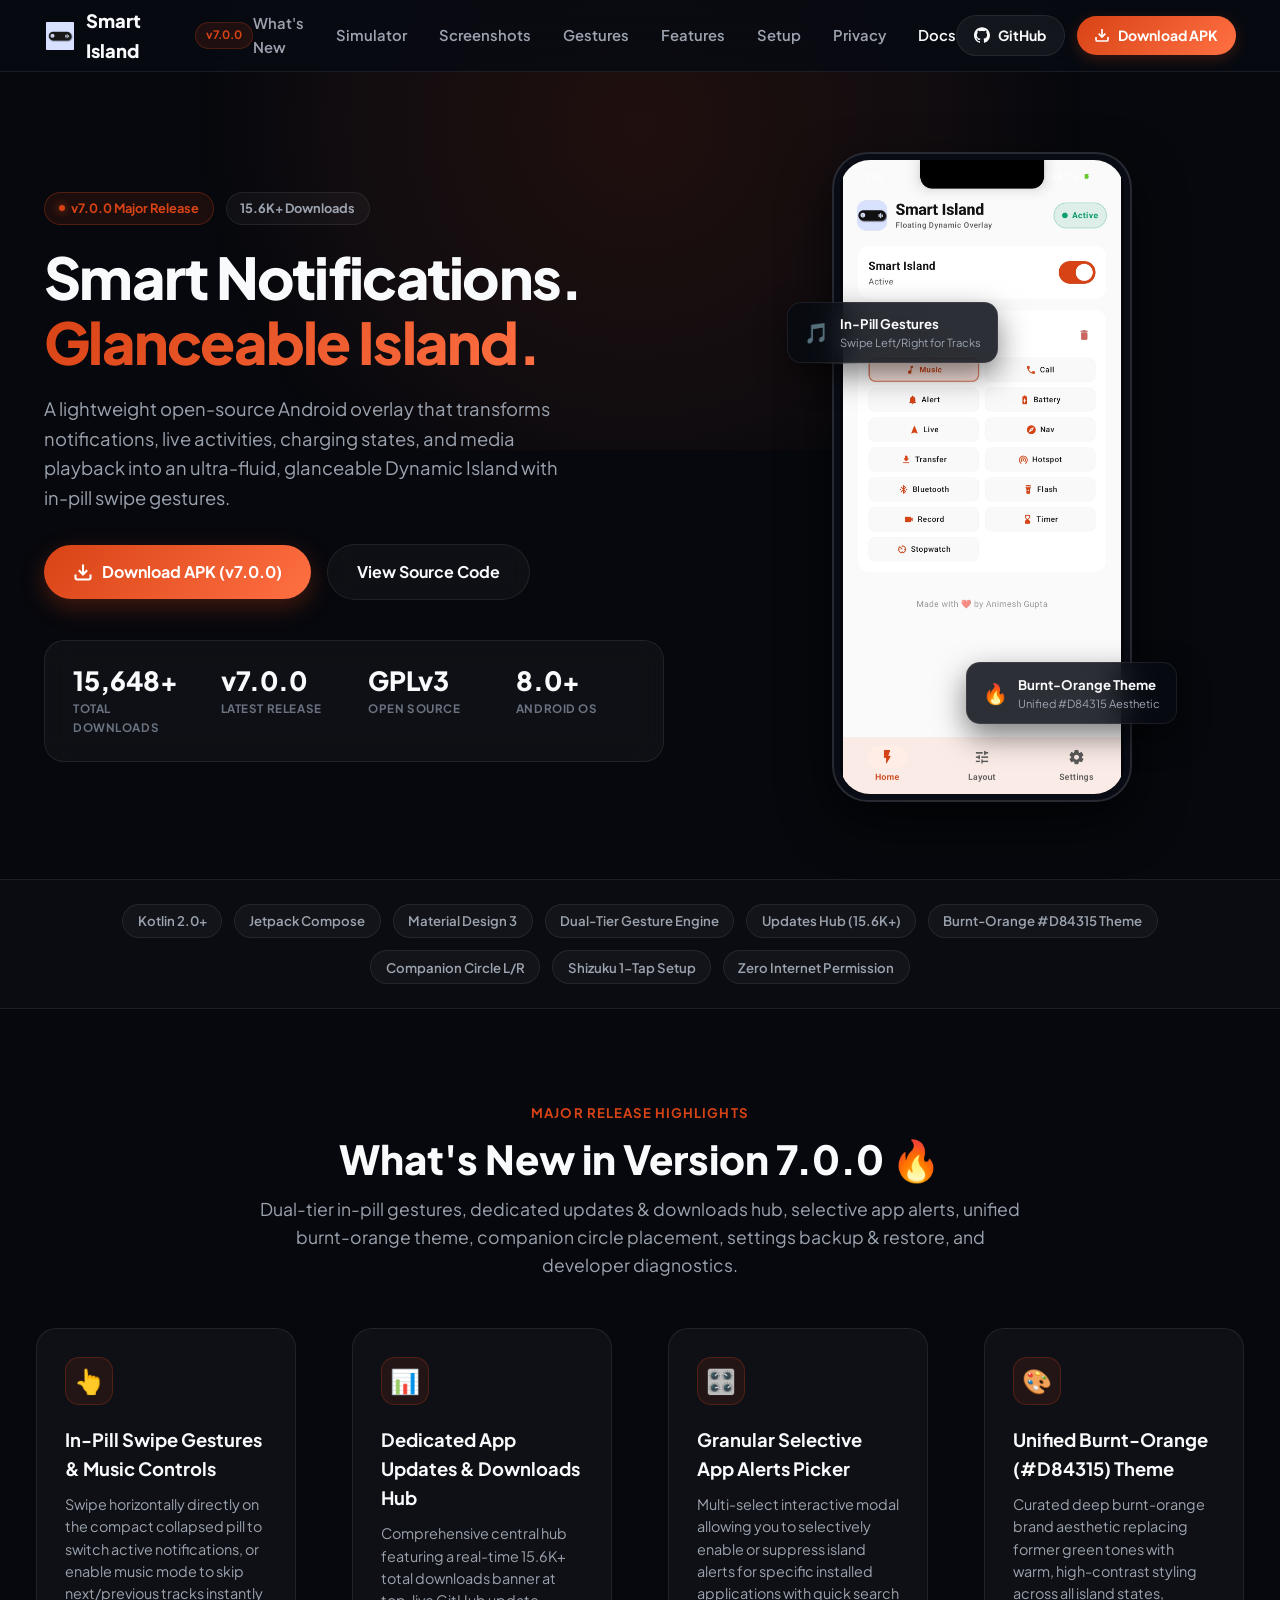
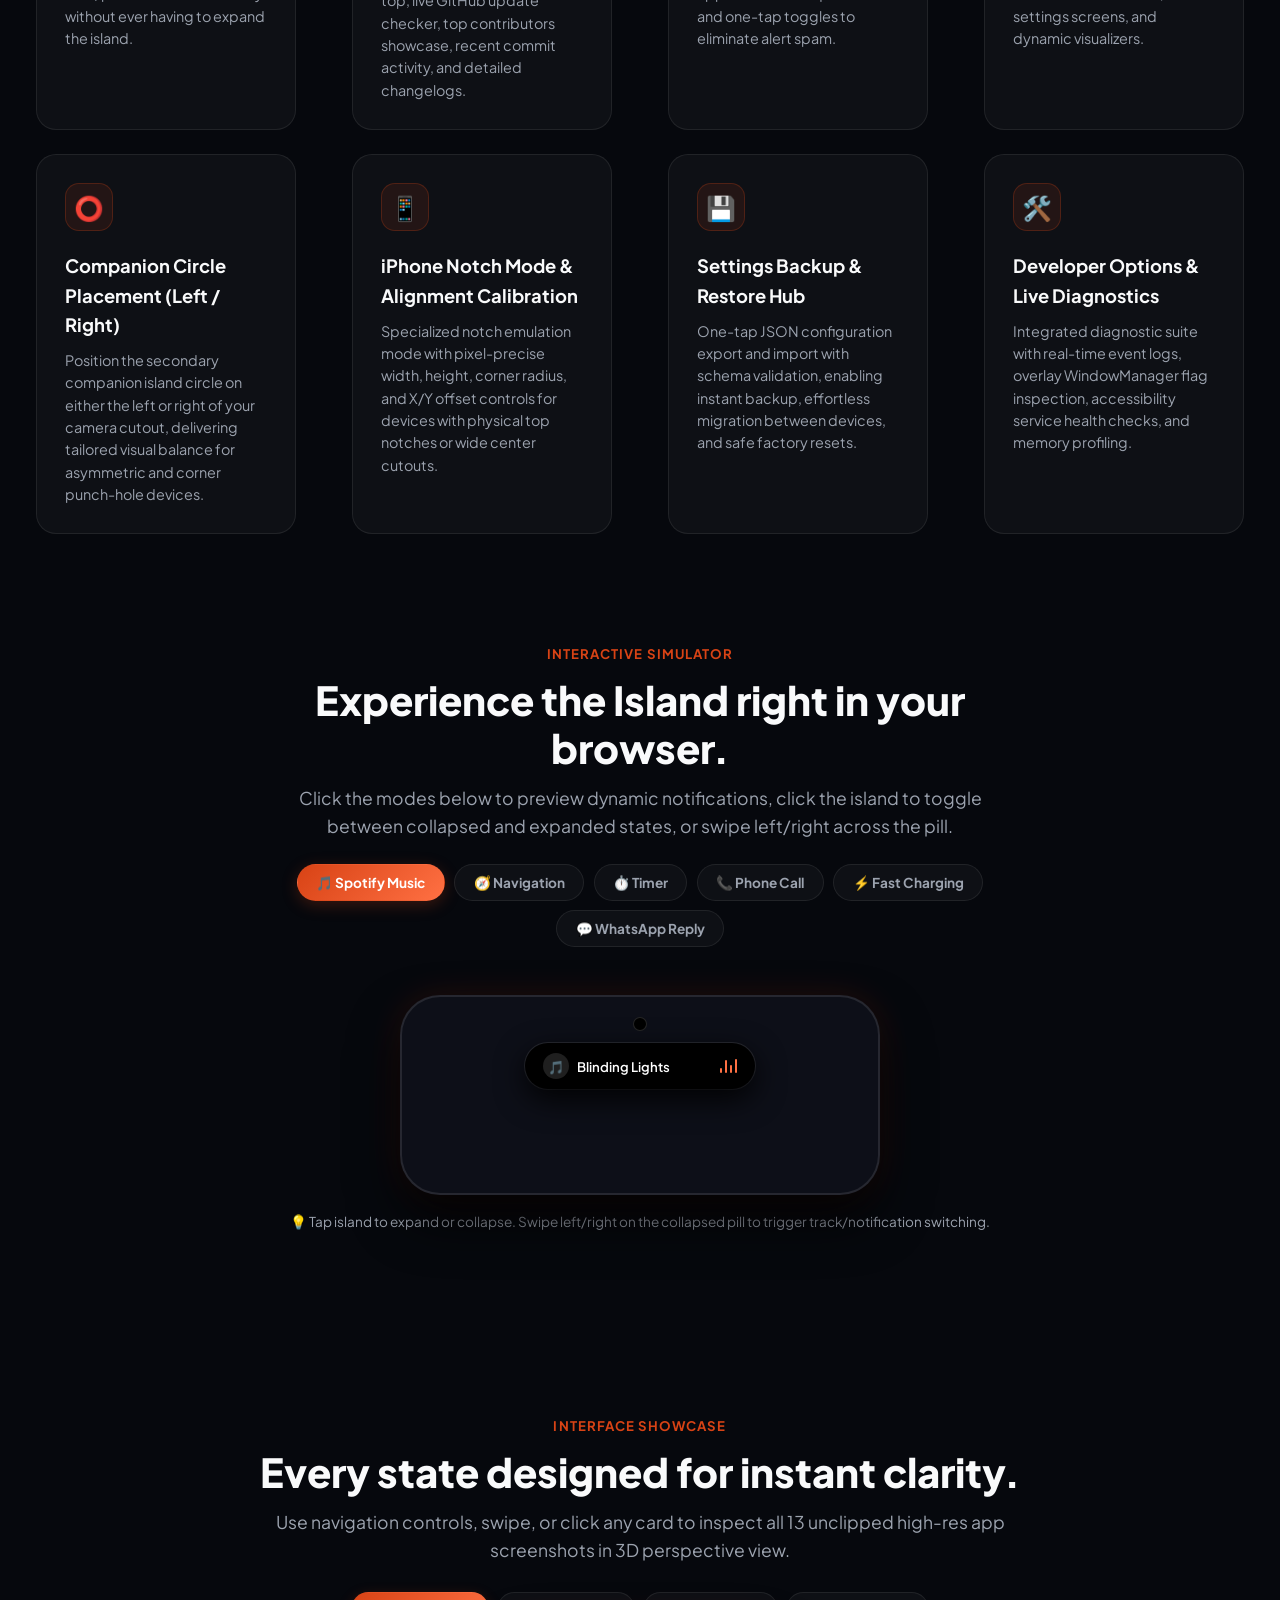
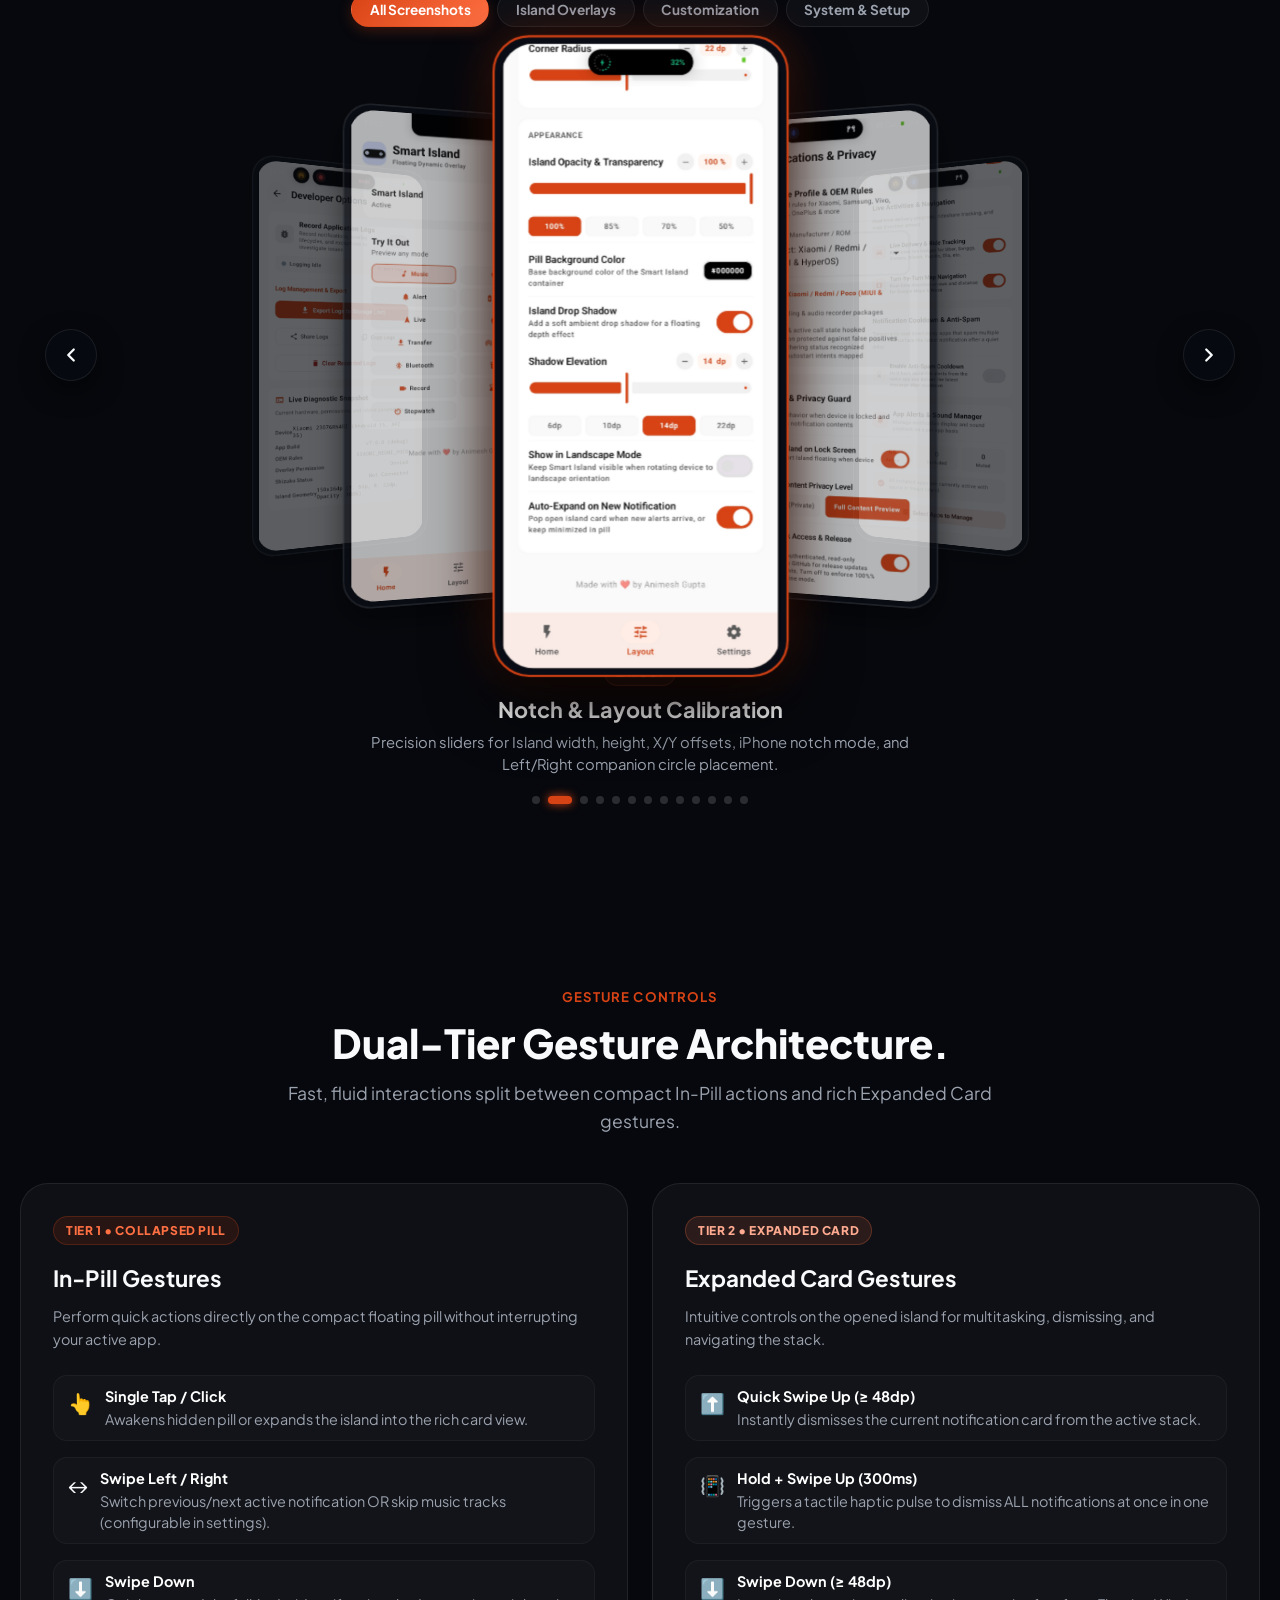
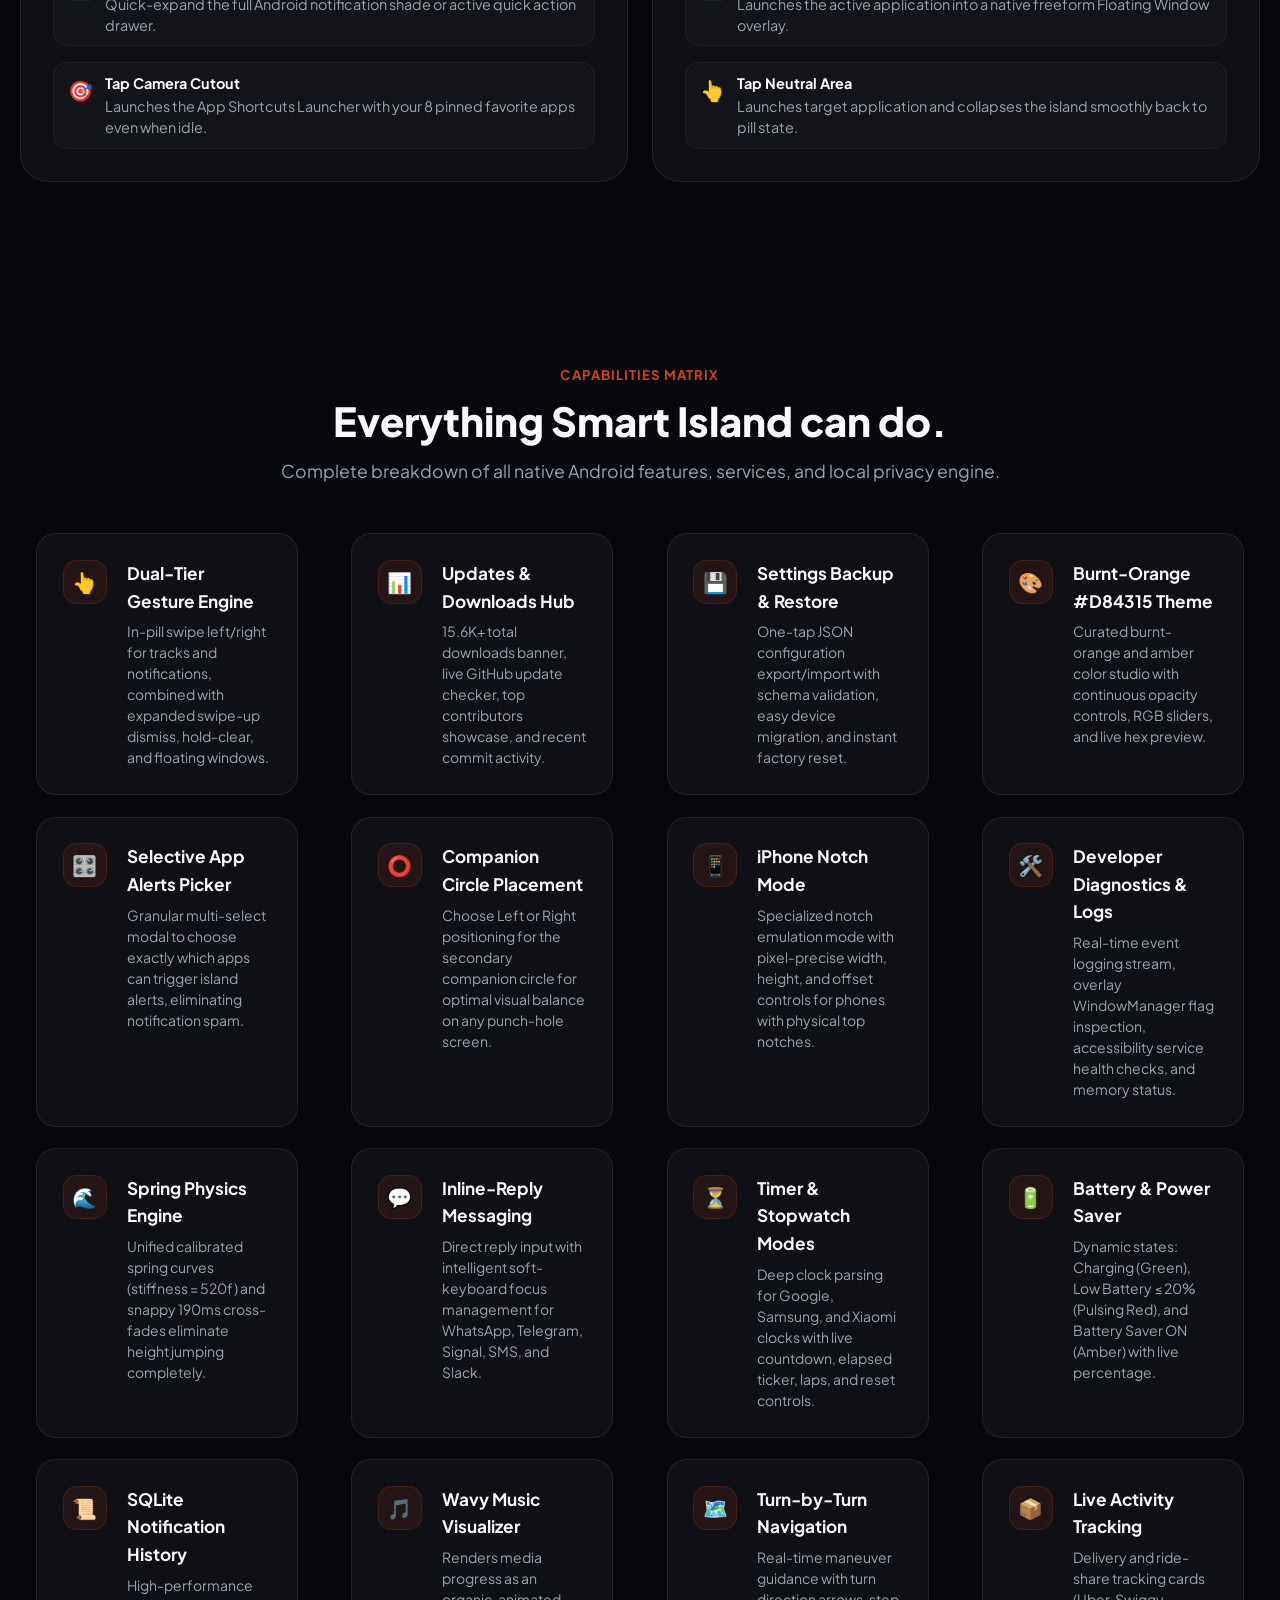
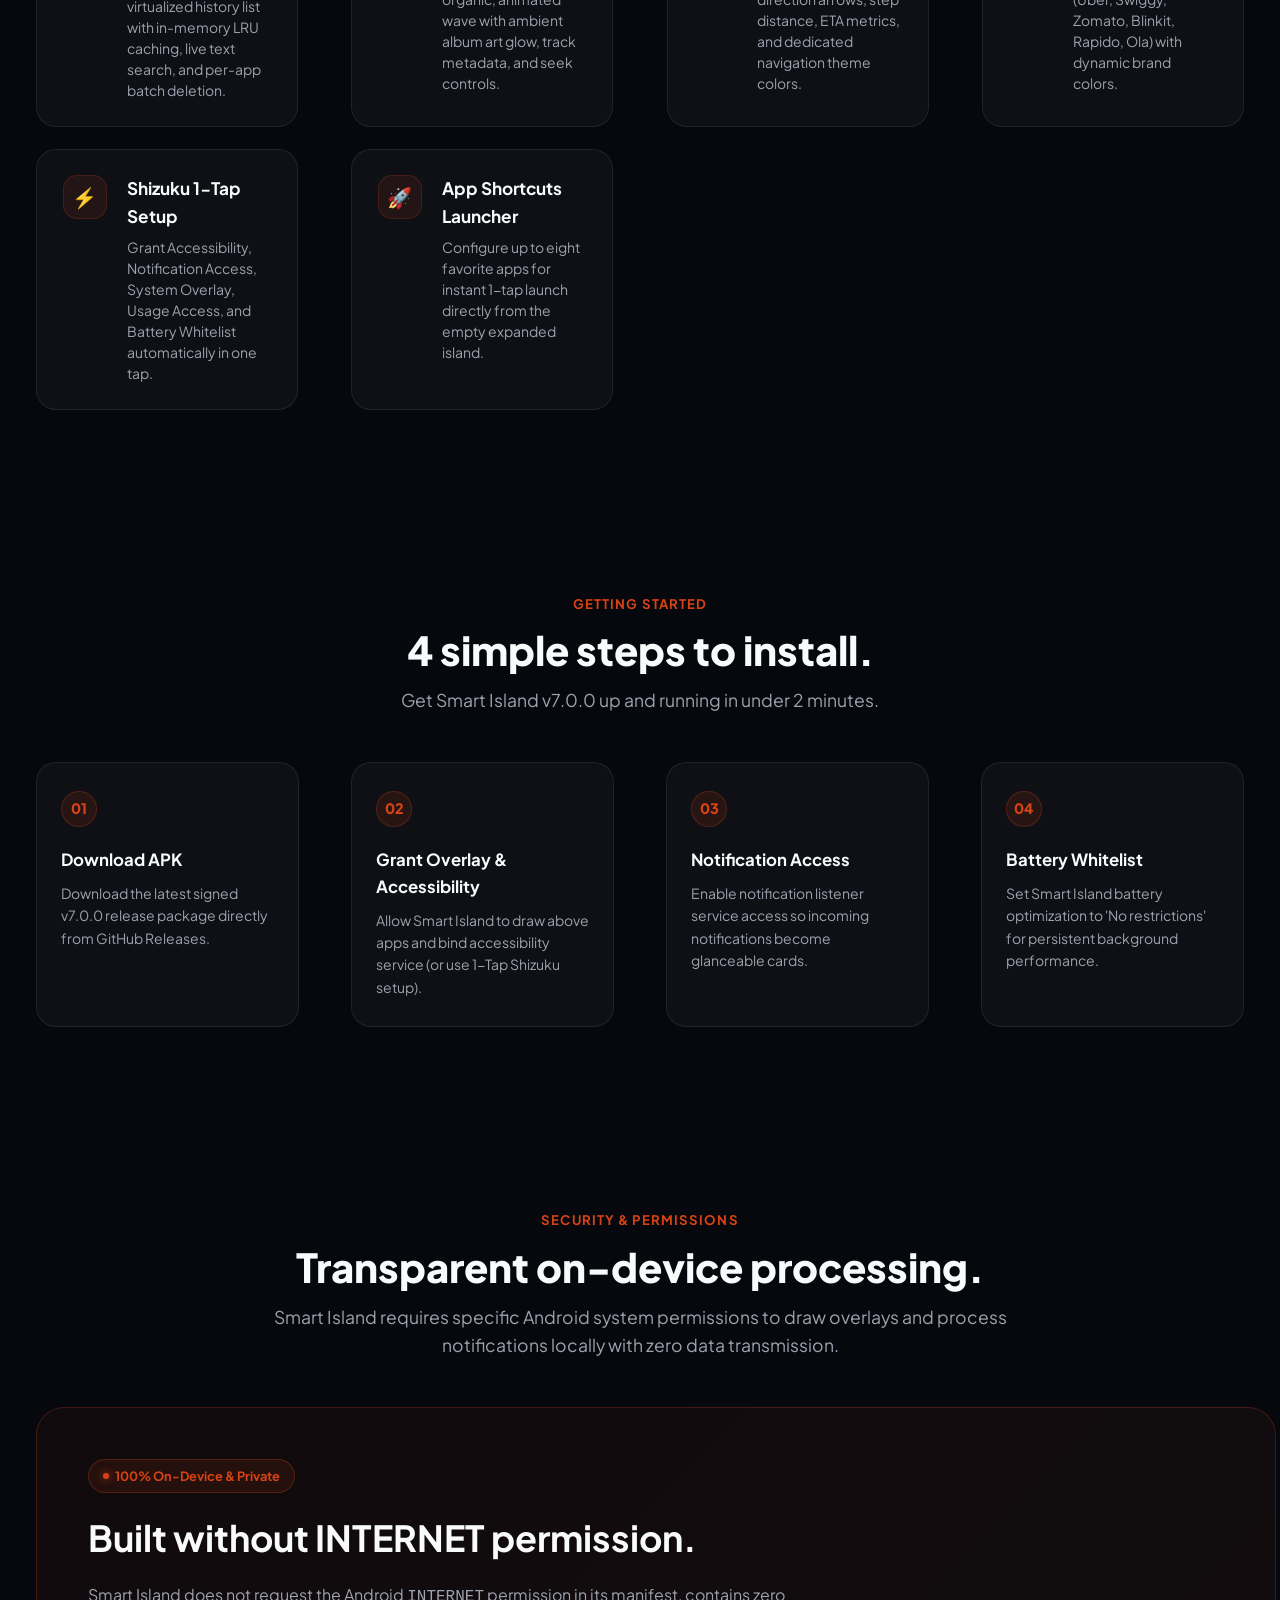
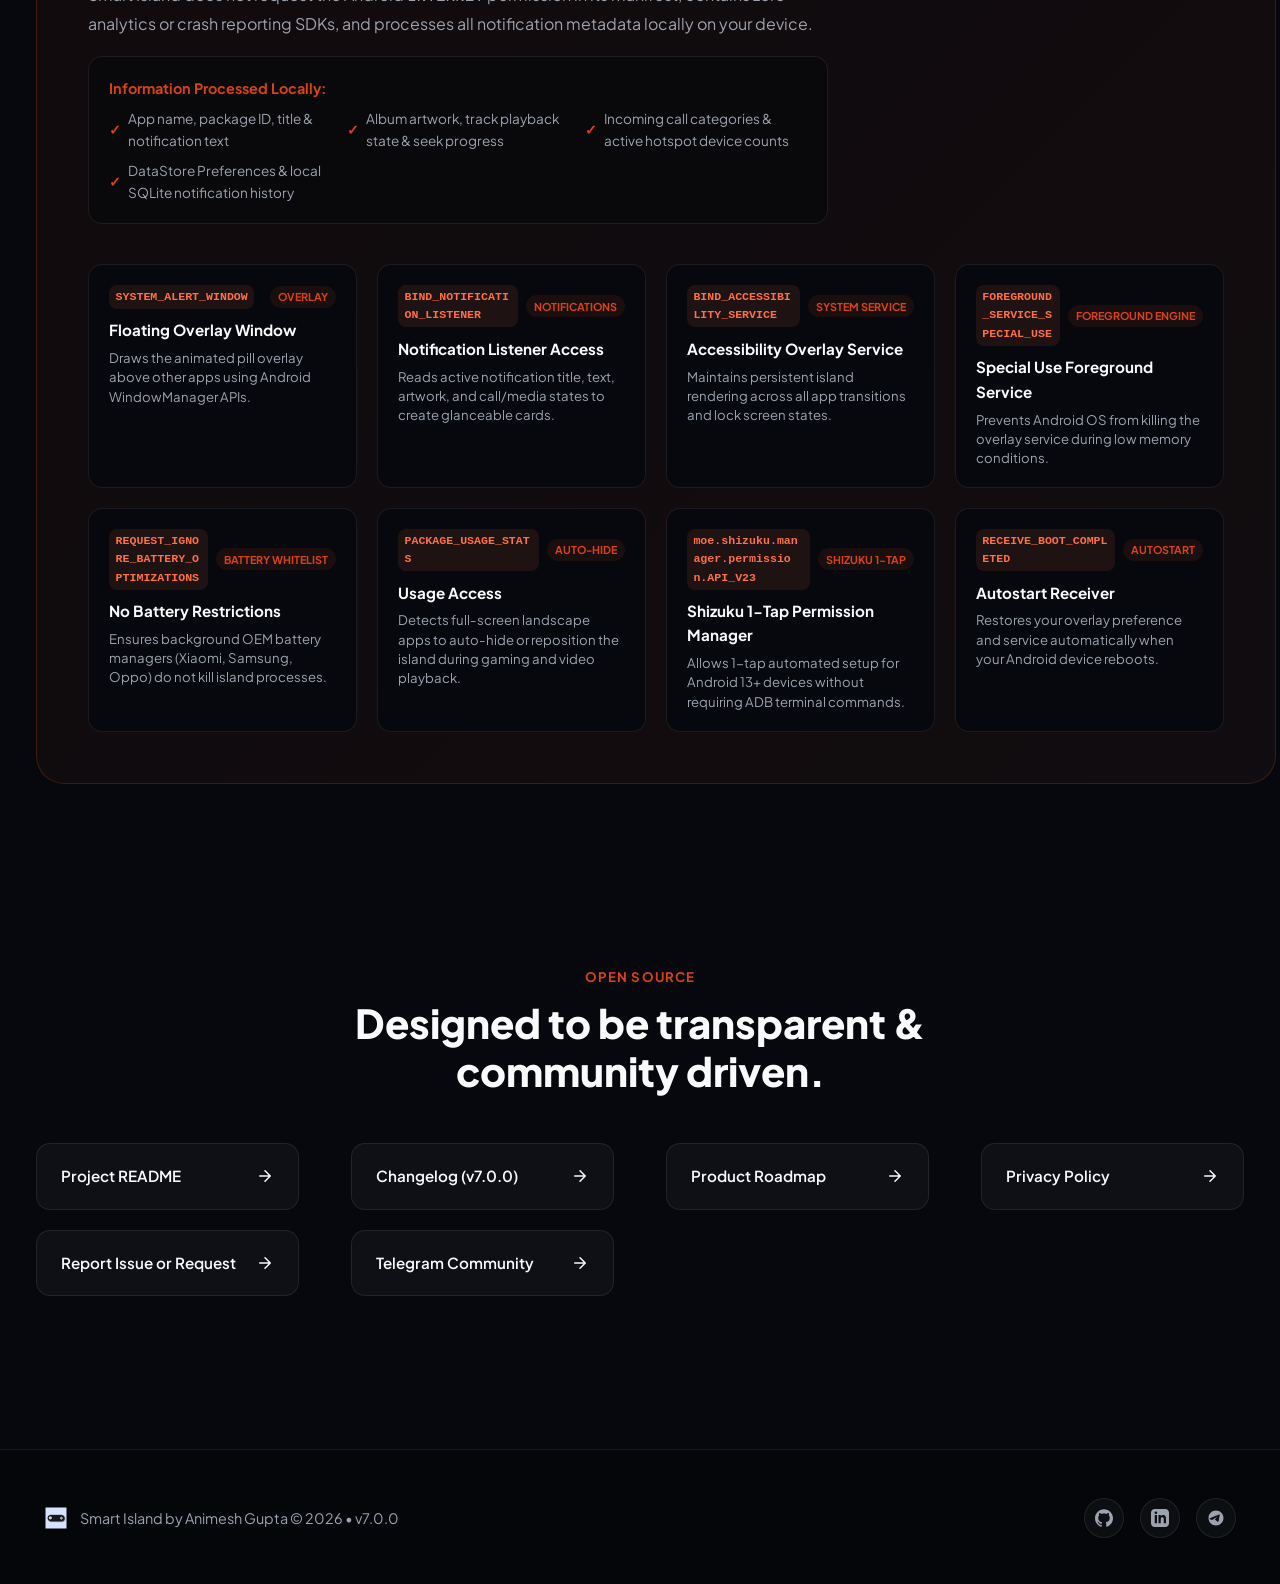
==== commit 464eb8bb: "feat: implement interactive island simulator and add UI screenshots" ====
--- a/index.html
+++ b/index.html
@@ -5,13 +5,13 @@
   <meta charset="utf-8" />
   <meta name="viewport" content="width=device-width, initial-scale=1.0, maximum-scale=5.0" />
   <meta name="description"
-    content="Smart Island is a lightweight open-source Android overlay that turns notifications, calls, navigation, live activities, and media playback into an ultra-fluid, glanceable floating island." />
+    content="Smart Island v7.0.0 is a lightweight open-source Android overlay that transforms notifications, calls, navigation, live activities, and media playback into an ultra-fluid, glanceable floating island." />
   <meta name="author" content="Animesh Gupta" />
   <meta name="keywords"
-    content="Smart Island, Android overlay, Dynamic Island, Android notifications, Jetpack Compose, open source, spring physics, notification cards, custom notification, Shizuku, theme customization, navigation overlay, battery saver, 5 gestures, inline reply, timer stopwatch" />
+    content="Smart Island, Android overlay, Dynamic Island, Android notifications, Jetpack Compose, open source, spring physics, notification cards, custom notification, Shizuku, theme customization, navigation overlay, battery saver, dual tier gestures, in-pill swipe, inline reply, timer stopwatch, v7.0" />
   <meta name="robots" content="index, follow" />
   <meta name="theme-color" content="#06080d" />
-  <title>Smart Island v6.0.0 | Dynamic Android Notification Overlay</title>
+  <title>Smart Island v7.0.0 | Dynamic Android Notification Overlay</title>
 
   <!-- Canonical Link -->
   <link rel="canonical" href="https://smartisland.vercel.app/" />
@@ -19,7 +19,7 @@
   <!-- Open Graph / Facebook -->
   <meta property="og:type" content="website" />
   <meta property="og:url" content="https://smartisland.vercel.app/" />
-  <meta property="og:title" content="Smart Island v6.0.0 | Dynamic Android Notification Overlay" />
+  <meta property="og:title" content="Smart Island v7.0.0 | Dynamic Android Notification Overlay" />
   <meta property="og:description"
     content="A lightweight open-source Android app that transforms notifications, calls, navigation guidance, and media playback into an ultra-fluid, glanceable island near the status bar." />
   <meta property="og:image" content="https://smartisland.vercel.app/assets/logo-mark.png" />
@@ -28,7 +28,7 @@
   <!-- Twitter -->
   <meta name="twitter:card" content="summary_large_image" />
   <meta name="twitter:url" content="https://smartisland.vercel.app/" />
-  <meta name="twitter:title" content="Smart Island v6.0.0 | Dynamic Android Notification Overlay" />
+  <meta name="twitter:title" content="Smart Island v7.0.0 | Dynamic Android Notification Overlay" />
   <meta name="twitter:description"
     content="A lightweight open-source Android app that transforms notifications, calls, navigation guidance, and media playback into an ultra-fluid, glanceable island near the status bar." />
   <meta name="twitter:image" content="https://smartisland.vercel.app/assets/logo-mark.png" />
@@ -60,7 +60,7 @@
       "price": "0",
       "priceCurrency": "USD"
     },
-    "softwareVersion": "6.0.0",
+    "softwareVersion": "7.0.0",
     "license": "https://github.com/agupta07505/SmartIsland/blob/main/LICENSE",
     "codeRepository": "https://github.com/agupta07505/SmartIsland"
   }
@@ -74,7 +74,7 @@
       <a class="brand" href="#top" aria-label="Smart Island home">
         <img src="assets/logo-mark.png" alt="Smart Island Logo" />
         <span class="brand-name">Smart Island</span>
-        <span class="version-pill">v6.0.0</span>
+        <span class="version-pill">v7.0.0</span>
       </a>
 
       <button class="nav-toggle" type="button" aria-label="Toggle navigation menu" aria-expanded="false"
@@ -86,8 +86,9 @@
 
       <nav class="nav" data-nav>
         <a href="#whats-new">What's New</a>
+        <a href="#try-it-live">Simulator</a>
         <a href="#screenshots">Screenshots</a>
-        <a href="#gestures">5 Gestures</a>
+        <a href="#gestures">Gestures</a>
         <a href="#features">Features</a>
         <a href="#setup">Setup</a>
         <a href="#privacy">Privacy</a>
@@ -99,7 +100,7 @@
               <polyline points="7 10 12 15 17 10" />
               <line x1="12" y1="15" x2="12" y2="3" />
             </svg>
-            <span>Download APK (v6.0.0)</span>
+            <span>Download APK (v7.0.0)</span>
           </a>
         </div>
       </nav>
@@ -132,17 +133,17 @@
         <div class="hero-copy">
           <div class="hero-badges">
             <span class="badge highlight">
-              <span class="badge-dot"></span> v6.0.0 Released
+              <span class="badge-dot"></span> v7.0.0 Major Release
             </span>
             <span class="badge" id="hero-downloads-badge">
-              2.3K+ Downloads
+              15.6K+ Downloads
             </span>
           </div>
 
           <h1>Smart Notifications. <br /><span class="gradient-text">Glanceable Island.</span></h1>
 
           <p class="hero-text">
-            A lightweight open-source Android overlay that transforms notifications, live activities, charging states, and media playback into an ultra-fluid, glanceable Dynamic Island.
+            A lightweight open-source Android overlay that transforms notifications, live activities, charging states, and media playback into an ultra-fluid, glanceable Dynamic Island with in-pill swipe gestures.
           </p>
 
           <div class="hero-actions">
@@ -152,7 +153,7 @@
                 <polyline points="7 10 12 15 17 10" />
                 <line x1="12" y1="15" x2="12" y2="3" />
               </svg>
-              <span>Download APK (v6.0.0)</span>
+              <span>Download APK (v7.0.0)</span>
             </a>
             <a class="btn-hero secondary" href="https://github.com/agupta07505/SmartIsland" target="_blank"
               rel="noopener">
@@ -162,12 +163,12 @@
 
           <div class="stats-banner">
             <div class="stat-item">
-              <div class="stat-number" id="stat-downloads-count">2,350+</div>
+              <div class="stat-number" id="stat-downloads-count">15,648+</div>
               <div class="stat-label">Total Downloads</div>
             </div>
             <div class="stat-item">
-              <div class="stat-number">v6.0.0</div>
-              <div class="stat-label">Latest Version</div>
+              <div class="stat-number">v7.0.0</div>
+              <div class="stat-label">Latest Release</div>
             </div>
             <div class="stat-item">
               <div class="stat-number">GPLv3</div>
@@ -184,8 +185,8 @@
           <div class="hero-phone-container">
             <div class="phone-frame hero-phone">
               <div class="phone-screen">
-                <img src="assets/screenshots/16_homescreen_music_floating.jpg"
-                  alt="Smart Island expanded media player floating over wallpaper" />
+                <img src="assets/screenshots/01_home_try_it_out.jpg"
+                  alt="Smart Island v7.0 home screen with live Try It Out test triggers" />
               </div>
             </div>
 
@@ -193,16 +194,16 @@
             <div class="floating-pill pill-top">
               <span class="pill-icon">🎵</span>
               <div class="pill-text">
-                <strong>Wavy Music Player</strong>
-                <span>Waveform & Controls</span>
+                <strong>In-Pill Gestures</strong>
+                <span>Swipe Left/Right for Tracks</span>
               </div>
             </div>
 
             <div class="floating-pill pill-bottom">
-              <span class="pill-icon">⚡</span>
+              <span class="pill-icon">🔥</span>
               <div class="pill-text">
-                <strong>Spring Physics Engine</strong>
-                <span>520f Calibrated Easing</span>
+                <strong>Burnt-Orange Theme</strong>
+                <span>Unified #D84315 Aesthetic</span>
               </div>
             </div>
           </div>
@@ -217,10 +218,10 @@
           <span class="tech-pill">Kotlin 2.0+</span>
           <span class="tech-pill">Jetpack Compose</span>
           <span class="tech-pill">Material Design 3</span>
-          <span class="tech-pill">Spring Physics Engine</span>
-          <span class="tech-pill">Inline Reply & Clock Modes</span>
-          <span class="tech-pill">Background Opacity Studio</span>
-          <span class="tech-pill">5-Gesture Engine</span>
+          <span class="tech-pill">Dual-Tier Gesture Engine</span>
+          <span class="tech-pill">Updates Hub (15.6K+)</span>
+          <span class="tech-pill">Burnt-Orange #D84315 Theme</span>
+          <span class="tech-pill">Companion Circle L/R</span>
           <span class="tech-pill">Shizuku 1-Tap Setup</span>
           <span class="tech-pill">Zero Internet Permission</span>
         </div>
@@ -230,52 +231,81 @@
     <!-- What's New Section -->
     <section class="section container" id="whats-new">
       <div class="section-head">
-        <p class="eyebrow">Release Highlights</p>
-        <h2>What's New in Version 6.0.0 ✨</h2>
-        <p class="subtitle">Ultra-fluid spring physics, tap-anywhere app launching, auto-hide inactivity timer, background opacity studio, and instant inline replies.</p>
+        <p class="eyebrow">Major Release Highlights</p>
+        <h2>What's New in Version 7.0.0 🔥</h2>
+        <p class="subtitle">Dual-tier in-pill gestures, dedicated updates & downloads hub, selective app alerts, unified burnt-orange theme, companion circle placement, settings backup & restore, and developer diagnostics.</p>
       </div>
 
       <div class="whats-new-grid">
         <div class="feature-card">
-          <div class="card-icon-box">🌊</div>
-          <h3>Ultra-Fluid Spring Physics Engine</h3>
-          <p>Unified calibrated spring curves (stiffness = 520f, dampingRatio = 0.72f) completely eliminate asymmetric height snaps. Snappy 190ms cubic-bezier cross-fades and cohesive entry morphing provide instant tactile feedback.</p>
+          <div class="card-icon-box">👆</div>
+          <h3>In-Pill Swipe Gestures & Music Controls</h3>
+          <p>Swipe horizontally directly on the compact collapsed pill to switch active notifications, or enable music mode to skip next/previous tracks instantly without ever having to expand the island.</p>
         </div>
         <div class="feature-card">
-          <div class="card-icon-box">👆</div>
-          <h3>Tap Anywhere to Open Target App</h3>
-          <p>Tapping anywhere on neutral areas of expanded cards (background, artwork, title, message body) launches that notification's application and smoothly collapses the island while preserving media playback.</p>
+          <div class="card-icon-box">📊</div>
+          <h3>Dedicated App Updates & Downloads Hub</h3>
+          <p>Comprehensive central hub featuring a real-time 15.6K+ total downloads banner at top, live GitHub update checker, top contributors showcase, recent commit activity, and detailed changelogs.</p>
         </div>
         <div class="feature-card">
-          <div class="card-icon-box">⏱️</div>
-          <h3>Auto-Hide Inactivity Timer & Tap-to-Reveal</h3>
-          <p>User-configurable idle timer (1s–60s) with 1-tap presets (3s, 5s, 10s, 15s, 30s). Collapsed pill shrinks to 0 size when inactive. First tap awakens the pill; second tap expands the full card.</p>
+          <div class="card-icon-box">🎛️</div>
+          <h3>Granular Selective App Alerts Picker</h3>
+          <p>Multi-select interactive modal allowing you to selectively enable or suppress island alerts for specific installed applications with quick search and one-tap toggles to eliminate alert spam.</p>
         </div>
         <div class="feature-card">
-          <div class="card-icon-box">🪟</div>
-          <h3>Island Background Opacity Studio</h3>
-          <p>Continuous opacity adjustment (20% to 100%) with 4 quick 1-tap presets: 100% Solid, 85% Dark, 70% Glass, and 50% Clear, complete with micro +/-5% fine-tuning controls.</p>
+          <div class="card-icon-box">🎨</div>
+          <h3>Unified Burnt-Orange (#D84315) Theme</h3>
+          <p>Curated deep burnt-orange brand aesthetic replacing former green tones with warm, high-contrast styling across all island states, settings screens, and dynamic visualizers.</p>
         </div>
         <div class="feature-card">
-          <div class="card-icon-box">💬</div>
-          <h3>Inline-Reply & Soft-Keyboard Focus</h3>
-          <p>Reply directly to WhatsApp, Telegram, Signal, Slack, and SMS right inside the expanded island. Dynamic WindowManager flags switch overlay to input-ready focus without touch blocking.</p>
-        </div>
-        <div class="feature-card">
-          <div class="card-icon-box">⏳</div>
-          <h3>Timer & Stopwatch Dynamic Modes</h3>
-          <p>Deep clock parsing across Google, Samsung, Xiaomi, and OnePlus clock apps. Live circular progress, elapsed millisecond ticker, full lap history, and interactive pause/resume/reset actions.</p>
-        </div>
-        <div class="feature-card">
-          <div class="card-icon-box">📜</div>
-          <h3>Virtualized SQLite Notification History</h3>
-          <p>Ultra-fast LazyColumn history with in-memory LRU icon caching, live search filtering, app filter chips, and dedicated "Delete by App" modal to keep local storage lightweight.</p>
+          <div class="card-icon-box">⭕</div>
+          <h3>Companion Circle Placement (Left / Right)</h3>
+          <p>Position the secondary companion island circle on either the left or right of your camera cutout, delivering tailored visual balance for asymmetric and corner punch-hole devices.</p>
         </div>
         <div class="feature-card">
           <div class="card-icon-box">📱</div>
-          <h3>Landscape Visibility & Global Parity</h3>
-          <p>New toggle keeps the island active, visible, and dynamically repositioned in landscape orientation. Full 100% localization parity across English, Chinese, Portuguese, and more.</p>
-        </div>
+          <h3>iPhone Notch Mode & Alignment Calibration</h3>
+          <p>Specialized notch emulation mode with pixel-precise width, height, corner radius, and X/Y offset controls for devices with physical top notches or wide center cutouts.</p>
+        </div>
+        <div class="feature-card">
+          <div class="card-icon-box">💾</div>
+          <h3>Settings Backup & Restore Hub</h3>
+          <p>One-tap JSON configuration export and import with schema validation, enabling instant backup, effortless migration between devices, and safe factory resets.</p>
+        </div>
+        <div class="feature-card">
+          <div class="card-icon-box">🛠️</div>
+          <h3>Developer Options & Live Diagnostics</h3>
+          <p>Integrated diagnostic suite with real-time event logs, overlay WindowManager flag inspection, accessibility service health checks, and memory profiling.</p>
+        </div>
+      </div>
+    </section>
+
+    <!-- Interactive Island Simulator Section -->
+    <section class="section container interactive-sim-section" id="try-it-live">
+      <div class="section-head">
+        <p class="eyebrow">Interactive Simulator</p>
+        <h2>Experience the Island right in your browser.</h2>
+        <p class="subtitle">Click the modes below to preview dynamic notifications, click the island to toggle between collapsed and expanded states, or swipe left/right across the pill.</p>
+
+        <!-- Mode Pills -->
+        <div class="sim-mode-pills">
+          <button class="sim-pill active" data-mode="music">🎵 Spotify Music</button>
+          <button class="sim-pill" data-mode="nav">🧭 Navigation</button>
+          <button class="sim-pill" data-mode="timer">⏱️ Timer</button>
+          <button class="sim-pill" data-mode="call">📞 Phone Call</button>
+          <button class="sim-pill" data-mode="battery">⚡ Fast Charging</button>
+          <button class="sim-pill" data-mode="reply">💬 WhatsApp Reply</button>
+        </div>
+      </div>
+
+      <div class="sim-stage" id="sim-stage">
+        <div class="sim-notch-frame">
+          <div class="camera-cutout"></div>
+          <div class="sim-island" id="sim-island" title="Click to expand/collapse Island">
+            <!-- Rendered dynamically by script.js -->
+          </div>
+        </div>
+        <p class="sim-hint">💡 Tap island to expand or collapse. Swipe left/right on the collapsed pill to trigger track/notification switching.</p>
       </div>
     </section>
 
@@ -284,7 +314,7 @@
       <div class="section-head">
         <p class="eyebrow">Interface Showcase</p>
         <h2>Every state designed for instant clarity.</h2>
-        <p class="subtitle">Use navigation controls, swipe, or click any card to inspect unclipped high-res app screenshots in 3D perspective view.</p>
+        <p class="subtitle">Use navigation controls, swipe, or click any card to inspect all 13 unclipped high-res app screenshots in 3D perspective view.</p>
 
         <!-- Category Filter Tabs -->
         <div class="filter-tabs">
@@ -305,158 +335,158 @@
         </button>
 
         <div class="coverflow-track" id="carousel-track">
-          <!-- Card 1: Floating Home Screen Music Island -->
+          <!-- Card 1: Home & Simulation Hub -->
           <div class="coverflow-card lightbox-trigger" data-index="0" data-category="overlay"
-            data-title="Floating Music Island" data-tag="Media Control" data-tag-class=""
-            data-desc="Expanded music player floating seamlessly above device wallpaper with dynamic waveform seek bar and full playback controls."
-            data-img="assets/screenshots/16_homescreen_music_floating.jpg">
-            <div class="phone-frame">
-              <div class="phone-screen">
-                <img src="assets/screenshots/16_homescreen_music_floating.jpg" alt="Home Screen Floating Music Island" />
-              </div>
-            </div>
-          </div>
-
-          <!-- Card 2: Live Activities & Navigation -->
-          <div class="coverflow-card lightbox-trigger" data-index="1" data-category="overlay"
-            data-title="Live Activities & Navigation" data-tag="Live Activity" data-tag-class=""
-            data-desc="Real-time delivery progress (Uber, Zomato, Swiggy) and turn-by-turn navigation arrows with dynamic brand colors."
-            data-img="assets/screenshots/06_live_activities_navigation.jpg">
-            <div class="phone-frame">
-              <div class="phone-screen">
-                <img src="assets/screenshots/06_live_activities_navigation.jpg" alt="Live Activities and Turn Navigation" />
-              </div>
-            </div>
-          </div>
-
-          <!-- Card 3: Dynamic Simulation Lab -->
+            data-title="Home & Simulation Hub" data-tag="Dashboard" data-tag-class=""
+            data-desc="Live home screen with 1-tap Try It Out test triggers for Music, Navigation, Timer, Call, and Battery dynamic states."
+            data-img="assets/screenshots/01_home_try_it_out.jpg">
+            <div class="phone-frame">
+              <div class="phone-screen">
+                <img src="assets/screenshots/01_home_try_it_out.jpg" alt="Home Screen Try It Out triggers" />
+              </div>
+            </div>
+          </div>
+
+          <!-- Card 2: Layout & Appearance Controls -->
+          <div class="coverflow-card lightbox-trigger" data-index="1" data-category="customization"
+            data-title="Notch & Layout Calibration" data-tag="Layout" data-tag-class="font-custom"
+            data-desc="Precision sliders for Island width, height, X/Y offsets, iPhone notch mode, and Left/Right companion circle placement."
+            data-img="assets/screenshots/02_layout_appearance_controls.jpg">
+            <div class="phone-frame">
+              <div class="phone-screen">
+                <img src="assets/screenshots/02_layout_appearance_controls.jpg" alt="Layout and Appearance Controls" />
+              </div>
+            </div>
+          </div>
+
+          <!-- Card 3: Notifications & Privacy Rules -->
           <div class="coverflow-card lightbox-trigger" data-index="2" data-category="system"
-            data-title="Studio Simulation Lab" data-tag="Dashboard" data-tag-class="font-sys"
-            data-desc="1-Tap test triggers for all dynamic modes with split-island multi-state auxiliary indicators."
-            data-img="assets/screenshots/01_studio_simulation_lab.jpg">
-            <div class="phone-frame">
-              <div class="phone-screen">
-                <img src="assets/screenshots/01_studio_simulation_lab.jpg" alt="Dynamic Simulation Lab Dashboard" />
-              </div>
-            </div>
-          </div>
-
-          <!-- Card 4: Feature Accent Colors -->
-          <div class="coverflow-card lightbox-trigger" data-index="3" data-category="customization"
-            data-title="Feature Accent Colors Studio" data-tag="Theming" data-tag-class="font-custom"
-            data-desc="Curated color palettes for battery charging, notification dots, music visualizers, and phone calls."
-            data-img="assets/screenshots/08_feature_accent_colors.jpg">
-            <div class="phone-frame">
-              <div class="phone-screen">
-                <img src="assets/screenshots/08_feature_accent_colors.jpg" alt="Feature Accent Colors Studio" />
-              </div>
-            </div>
-          </div>
-
-          <!-- Card 5: Custom RGB Picker & Flashlight -->
+            data-title="Notifications & Privacy Rules" data-tag="Privacy" data-tag-class="font-sys"
+            data-desc="Lock screen privacy guards, auto-expand toggles, sensitive content hiding, and message synchronization rules."
+            data-img="assets/screenshots/03_notifications_privacy_rules.jpg">
+            <div class="phone-frame">
+              <div class="phone-screen">
+                <img src="assets/screenshots/03_notifications_privacy_rules.jpg" alt="Notifications and Privacy Rules" />
+              </div>
+            </div>
+          </div>
+
+          <!-- Card 4: Live Activities & App Alerts -->
+          <div class="coverflow-card lightbox-trigger" data-index="3" data-category="overlay"
+            data-title="Live Activities & Selective Alerts" data-tag="Live Activity" data-tag-class=""
+            data-desc="Real-time delivery progress, turn-by-turn guidance, and granular selective app alerts modal with multi-select checkboxes."
+            data-img="assets/screenshots/04_live_activities_app_alerts.jpg">
+            <div class="phone-frame">
+              <div class="phone-screen">
+                <img src="assets/screenshots/04_live_activities_app_alerts.jpg" alt="Live Activities and App Alerts Picker" />
+              </div>
+            </div>
+          </div>
+
+          <!-- Card 5: App Shortcuts Launcher -->
           <div class="coverflow-card lightbox-trigger" data-index="4" data-category="customization"
-            data-title="Custom RGB Color Picker" data-tag="Color Studio" data-tag-class="font-custom"
-            data-desc="Precision Red, Green, Blue sliders with live Hex preview and active flashlight toggle island card."
-            data-img="assets/screenshots/09_custom_rgb_picker_flashlight.jpg">
-            <div class="phone-frame">
-              <div class="phone-screen">
-                <img src="assets/screenshots/09_custom_rgb_picker_flashlight.jpg" alt="Custom RGB Color Picker and Flashlight Overlay" />
-              </div>
-            </div>
-          </div>
-
-          <!-- Card 6: Precision Sizing Controls -->
-          <div class="coverflow-card lightbox-trigger" data-index="5" data-category="customization"
-            data-title="Precision Sizing & Drop Shadow" data-tag="Layout" data-tag-class="font-custom"
-            data-desc="Fine-tune island width, height, X/Y offsets, corner radius, and soft floating ambient drop shadows."
-            data-img="assets/screenshots/03_precision_sizing_controls.jpg">
-            <div class="phone-frame">
-              <div class="phone-screen">
-                <img src="assets/screenshots/03_precision_sizing_controls.jpg" alt="Precision Sizing and Drop Shadow Controls" />
-              </div>
-            </div>
-          </div>
-
-          <!-- Card 7: Permissions & Shizuku Setup -->
-          <div class="coverflow-card lightbox-trigger" data-index="6" data-category="system"
-            data-title="Permissions & Setup Center" data-tag="Setup" data-tag-class="font-sys"
-            data-desc="1-Tap Shizuku automated permission grant for Accessibility, Notification Access, and Battery Whitelist."
-            data-img="assets/screenshots/15_permissions_setup_center.jpg">
-            <div class="phone-frame">
-              <div class="phone-screen">
-                <img src="assets/screenshots/15_permissions_setup_center.jpg" alt="Permissions and Shizuku Setup Center" />
-              </div>
-            </div>
-          </div>
-
-          <!-- Card 8: Notifications & Privacy Rules -->
-          <div class="coverflow-card lightbox-trigger" data-index="7" data-category="system"
-            data-title="Notifications & Privacy Rules" data-tag="Privacy" data-tag-class="font-sys"
-            data-desc="Lock screen privacy guards, auto-expand toggles, quick actions, and message sync filtering."
-            data-img="assets/screenshots/05_notifications_privacy_rules.jpg">
-            <div class="phone-frame">
-              <div class="phone-screen">
-                <img src="assets/screenshots/05_notifications_privacy_rules.jpg" alt="Notifications and Privacy Rules" />
-              </div>
-            </div>
-          </div>
-
-          <!-- Card 9: Features Hub -->
+            data-title="App Shortcuts Launcher" data-tag="Shortcuts" data-tag-class="font-custom"
+            data-desc="Configure up to 8 pinned favorite apps or auto-fill with recent applications for 1-tap launching from the empty island."
+            data-img="assets/screenshots/05_app_shortcuts_launcher.jpg">
+            <div class="phone-frame">
+              <div class="phone-screen">
+                <img src="assets/screenshots/05_app_shortcuts_launcher.jpg" alt="App Shortcuts Launcher Grid" />
+              </div>
+            </div>
+          </div>
+
+          <!-- Card 6: SQLite Notification History Log -->
+          <div class="coverflow-card lightbox-trigger" data-index="5" data-category="system"
+            data-title="SQLite Notification History" data-tag="History" data-tag-class="font-sys"
+            data-desc="Virtualized fast notification log with in-memory LRU icon caching, live search filtering, app chips, and batch deletion."
+            data-img="assets/screenshots/06_notification_history_log.jpg">
+            <div class="phone-frame">
+              <div class="phone-screen">
+                <img src="assets/screenshots/06_notification_history_log.jpg" alt="Notification History Log" />
+              </div>
+            </div>
+          </div>
+
+          <!-- Card 7: Appearance & Colors Studio -->
+          <div class="coverflow-card lightbox-trigger" data-index="6" data-category="customization"
+            data-title="Burnt-Orange Theme & RGB Studio" data-tag="Theming" data-tag-class="font-custom"
+            data-desc="Deep Burnt-Orange (#D84315) palette, custom RGB sliders with live Hex preview, and background opacity presets."
+            data-img="assets/screenshots/07_appearance_colors_studio.jpg">
+            <div class="phone-frame">
+              <div class="phone-screen">
+                <img src="assets/screenshots/07_appearance_colors_studio.jpg" alt="Appearance and Colors Studio" />
+              </div>
+            </div>
+          </div>
+
+          <!-- Card 8: Gesture Guide & Playground -->
+          <div class="coverflow-card lightbox-trigger" data-index="7" data-category="customization"
+            data-title="Dual-Tier Gesture Guide" data-tag="Gestures" data-tag-class="font-custom"
+            data-desc="Step-by-step interactive guide for In-Pill Swipe Left/Right (track skip/notification switch) and Expanded gestures."
+            data-img="assets/screenshots/08_gesture_guide_playground.jpg">
+            <div class="phone-frame">
+              <div class="phone-screen">
+                <img src="assets/screenshots/08_gesture_guide_playground.jpg" alt="Dual-Tier Gesture Guide" />
+              </div>
+            </div>
+          </div>
+
+          <!-- Card 9: Permissions & Setup Center -->
           <div class="coverflow-card lightbox-trigger" data-index="8" data-category="system"
-            data-title="Features & Studio Hub" data-tag="Settings" data-tag-class="font-sys"
-            data-desc="Minimal Material 3 Category Hub cards consolidating all preferences into an elegant interface."
-            data-img="assets/screenshots/04_features_hub.jpg">
-            <div class="phone-frame">
-              <div class="phone-screen">
-                <img src="assets/screenshots/04_features_hub.jpg" alt="Features and Settings Hub" />
-              </div>
-            </div>
-          </div>
-
-          <!-- Card 10: App Shortcuts Launcher -->
-          <div class="coverflow-card lightbox-trigger" data-index="9" data-category="customization"
-            data-title="App Shortcuts Launcher" data-tag="Shortcuts" data-tag-class="font-custom"
-            data-desc="Quick-launch up to 8 pinned favorite apps or auto-fill with recent applications from empty island."
-            data-img="assets/screenshots/07_app_shortcuts_launcher.jpg">
-            <div class="phone-frame">
-              <div class="phone-screen">
-                <img src="assets/screenshots/07_app_shortcuts_launcher.jpg" alt="App Shortcuts Launcher Grid" />
-              </div>
-            </div>
-          </div>
-
-          <!-- Card 11: 5 Gestures Step-by-Step Guide -->
-          <div class="coverflow-card lightbox-trigger" data-index="10" data-category="customization"
-            data-title="5-Gesture Control Guide" data-tag="Gestures" data-tag-class="font-custom"
-            data-desc="Complete step-by-step instructions for Single Tap, Swipe Up, Hold+Swipe Up, Swipe Down, and Swipe Left/Right."
-            data-img="assets/screenshots/14_gesture_guide_5gestures.jpg">
-            <div class="phone-frame">
-              <div class="phone-screen">
-                <img src="assets/screenshots/14_gesture_guide_5gestures.jpg" alt="5 Gestures Step-by-Step Guide" />
-              </div>
-            </div>
-          </div>
-
-          <!-- Card 12: Notch & Layout Presets -->
-          <div class="coverflow-card lightbox-trigger" data-index="11" data-category="customization"
-            data-title="Quick Notch Presets" data-tag="Presets" data-tag-class="font-custom"
-            data-desc="Instant 1-tap calibration for Center Hole, Wide Island, Left Corner, Right Corner, and Compact Pill."
-            data-img="assets/screenshots/02_notch_layout_presets.jpg">
-            <div class="phone-frame">
-              <div class="phone-screen">
-                <img src="assets/screenshots/02_notch_layout_presets.jpg" alt="Notch and Layout Presets" />
-              </div>
-            </div>
-          </div>
-
-          <!-- Card 13: Support & Community Feedback -->
+            data-title="Permissions & 1-Tap Shizuku" data-tag="Setup" data-tag-class="font-sys"
+            data-desc="Automated 1-tap permission management for Accessibility, Notification Listener, System Overlay, and Battery Whitelist."
+            data-img="assets/screenshots/09_permissions_setup_center.jpg">
+            <div class="phone-frame">
+              <div class="phone-screen">
+                <img src="assets/screenshots/09_permissions_setup_center.jpg" alt="Permissions and Setup Center" />
+              </div>
+            </div>
+          </div>
+
+          <!-- Card 10: Backup and Restore Hub -->
+          <div class="coverflow-card lightbox-trigger" data-index="9" data-category="system"
+            data-title="Settings Backup & Restore" data-tag="Backup" data-tag-class="font-sys"
+            data-desc="One-tap JSON configuration export and import with schema validation, configuration sharing, and quick factory reset."
+            data-img="assets/screenshots/10_backup_and_restore.jpg">
+            <div class="phone-frame">
+              <div class="phone-screen">
+                <img src="assets/screenshots/10_backup_and_restore.jpg" alt="Backup and Restore Hub" />
+              </div>
+            </div>
+          </div>
+
+          <!-- Card 11: App Updates and Downloads Hub -->
+          <div class="coverflow-card lightbox-trigger" data-index="10" data-category="system"
+            data-title="App Updates & Downloads Hub" data-tag="Updates" data-tag-class="font-sys"
+            data-desc="15.6K+ total downloads banner, live GitHub update checker, top contributors showcase, and recent commits activity."
+            data-img="assets/screenshots/11_app_updates_and_downloads.jpg">
+            <div class="phone-frame">
+              <div class="phone-screen">
+                <img src="assets/screenshots/11_app_updates_and_downloads.jpg" alt="App Updates and Downloads Hub" />
+              </div>
+            </div>
+          </div>
+
+          <!-- Card 12: Expanded Navigation & About -->
+          <div class="coverflow-card lightbox-trigger" data-index="11" data-category="overlay"
+            data-title="Navigation & About Screen" data-tag="Navigation" data-tag-class=""
+            data-desc="Turn-by-turn maneuver guidance with direction arrows, ETA countdown, step distance, and about screen."
+            data-img="assets/screenshots/12_expanded_navigation_and_about.jpg">
+            <div class="phone-frame">
+              <div class="phone-screen">
+                <img src="assets/screenshots/12_expanded_navigation_and_about.jpg" alt="Expanded Navigation and About" />
+              </div>
+            </div>
+          </div>
+
+          <!-- Card 13: Developer Options & Diagnostics -->
           <div class="coverflow-card lightbox-trigger" data-index="12" data-category="system"
-            data-title="Support & Community Feedback" data-tag="Community" data-tag-class="font-sys"
-            data-desc="Direct community links, GitHub star tracking, issue reporting, feature requests, and open-source license info."
-            data-img="assets/screenshots/13_support_feedback.jpg">
-            <div class="phone-frame">
-              <div class="phone-screen">
-                <img src="assets/screenshots/13_support_feedback.jpg" alt="Support and Community Feedback" />
+            data-title="Developer Options & Diagnostics" data-tag="Diagnostics" data-tag-class="font-sys"
+            data-desc="Real-time diagnostic event logs, overlay WindowManager flag inspection, accessibility service status, and memory profiling."
+            data-img="assets/screenshots/13_developer_options_diagnostics.jpg">
+            <div class="phone-frame">
+              <div class="phone-screen">
+                <img src="assets/screenshots/13_developer_options_diagnostics.jpg" alt="Developer Options and Diagnostics" />
               </div>
             </div>
           </div>
@@ -472,9 +502,9 @@
 
       <!-- Carousel Active Card Info Footer -->
       <div class="coverflow-caption-box">
-        <span class="phone-tag" id="carousel-tag">Media Control</span>
-        <h3 id="carousel-title">Floating Music Island</h3>
-        <p id="carousel-desc">Expanded music player floating seamlessly above device wallpaper with dynamic waveform seek bar and full playback controls.</p>
+        <span class="phone-tag" id="carousel-tag">Dashboard</span>
+        <h3 id="carousel-title">Home & Simulation Hub</h3>
+        <p id="carousel-desc">Live home screen with 1-tap Try It Out test triggers for Music, Navigation, Timer, Call, and Battery dynamic states.</p>
 
         <div class="carousel-dots" id="carousel-dots">
           <!-- Dynamic pagination dots rendered in JS -->
@@ -482,49 +512,95 @@
       </div>
     </section>
 
-    <!-- 5-Gesture Engine Section -->
+    <!-- Dual-Tier Gesture Engine Section -->
     <section class="section container" id="gestures">
       <div class="section-head">
         <p class="eyebrow">Gesture Controls</p>
-        <h2>Intuitive 5-Gesture Engine.</h2>
-        <p class="subtitle">Control notifications, multitasking, and media seamlessly with natural touch gestures.</p>
-      </div>
-
-      <div class="whats-new-grid">
-        <div class="feature-card">
-          <div class="card-icon-box">👆</div>
-          <h3>1. Single Tap / Click</h3>
-          <p><strong>Expand & Collapse:</strong> Tap once on the collapsed pill to open rich details; tap anywhere on neutral background to collapse back. Cutout area stays active when idle.</p>
-        </div>
-
-        <div class="feature-card">
-          <div class="card-icon-box">⬆️</div>
-          <h3>2. Quick Swipe Up</h3>
-          <p><strong>Dismiss Current:</strong> Touch the expanded card and flick upward by &ge; 48dp to instantly dismiss the active notification from the stack.</p>
-        </div>
-
-        <div class="feature-card">
-          <div class="card-icon-box">📳</div>
-          <h3>3. Hold + Swipe Up</h3>
-          <p><strong>Clear ALL Notifications:</strong> Press & hold for <strong>300ms</strong> until a haptic vibration pulse occurs, then swipe up to dismiss all notifications at once.</p>
-        </div>
-
-        <div class="feature-card">
-          <div class="card-icon-box">⬇️</div>
-          <h3>4. Swipe Down</h3>
-          <p><strong>Floating Window:</strong> Drag downward by &ge; 48dp on the expanded card to launch the app directly into a freeform floating window overlay.</p>
-        </div>
-
-        <div class="feature-card">
-          <div class="card-icon-box">↔️</div>
-          <h3>5. Swipe Left / Right</h3>
-          <p><strong>Switch Notification Stack:</strong> Swipe horizontally across expanded cards to navigate smoothly between multiple active notifications and media sessions.</p>
-        </div>
-
-        <div class="feature-card">
-          <div class="card-icon-box">🎯</div>
-          <h3>Idle Cutout Trigger</h3>
-          <p><strong>App Shortcuts:</strong> Tap the camera cutout region even when the island is idle-hidden to immediately trigger your 8 favorite quick-launch apps.</p>
+        <h2>Dual-Tier Gesture Architecture.</h2>
+        <p class="subtitle">Fast, fluid interactions split between compact In-Pill actions and rich Expanded Card gestures.</p>
+      </div>
+
+      <div class="gesture-tier-container">
+        <!-- Tier 1: In-Pill Gestures -->
+        <div class="gesture-tier-card">
+          <span class="tier-badge">Tier 1 • Collapsed Pill</span>
+          <h3>In-Pill Gestures</h3>
+          <p class="tier-sub">Perform quick actions directly on the compact floating pill without interrupting your active app.</p>
+
+          <div class="tier-grid">
+            <div class="tier-item">
+              <div class="tier-icon">👆</div>
+              <div>
+                <strong>Single Tap / Click</strong>
+                <span>Awakens hidden pill or expands the island into the rich card view.</span>
+              </div>
+            </div>
+
+            <div class="tier-item">
+              <div class="tier-icon">↔️</div>
+              <div>
+                <strong>Swipe Left / Right</strong>
+                <span>Switch previous/next active notification OR skip music tracks (configurable in settings).</span>
+              </div>
+            </div>
+
+            <div class="tier-item">
+              <div class="tier-icon">⬇️</div>
+              <div>
+                <strong>Swipe Down</strong>
+                <span>Quick-expand the full Android notification shade or active quick action drawer.</span>
+              </div>
+            </div>
+
+            <div class="tier-item">
+              <div class="tier-icon">🎯</div>
+              <div>
+                <strong>Tap Camera Cutout</strong>
+                <span>Launches the App Shortcuts Launcher with your 8 pinned favorite apps even when idle.</span>
+              </div>
+            </div>
+          </div>
+        </div>
+
+        <!-- Tier 2: Expanded Card Gestures -->
+        <div class="gesture-tier-card">
+          <span class="tier-badge font-sys">Tier 2 • Expanded Card</span>
+          <h3>Expanded Card Gestures</h3>
+          <p class="tier-sub">Intuitive controls on the opened island for multitasking, dismissing, and navigating the stack.</p>
+
+          <div class="tier-grid">
+            <div class="tier-item">
+              <div class="tier-icon">⬆️</div>
+              <div>
+                <strong>Quick Swipe Up (≥ 48dp)</strong>
+                <span>Instantly dismisses the current notification card from the active stack.</span>
+              </div>
+            </div>
+
+            <div class="tier-item">
+              <div class="tier-icon">📳</div>
+              <div>
+                <strong>Hold + Swipe Up (300ms)</strong>
+                <span>Triggers a tactile haptic pulse to dismiss ALL notifications at once in one gesture.</span>
+              </div>
+            </div>
+
+            <div class="tier-item">
+              <div class="tier-icon">⬇️</div>
+              <div>
+                <strong>Swipe Down (≥ 48dp)</strong>
+                <span>Launches the active application into a native freeform Floating Window overlay.</span>
+              </div>
+            </div>
+
+            <div class="tier-item">
+              <div class="tier-icon">👆</div>
+              <div>
+                <strong>Tap Neutral Area</strong>
+                <span>Launches target application and collapses the island smoothly back to pill state.</span>
+              </div>
+            </div>
+          </div>
         </div>
       </div>
     </section>
@@ -539,6 +615,70 @@
 
       <div class="features-matrix">
         <div class="matrix-item">
+          <div class="matrix-icon-box">👆</div>
+          <div class="matrix-content">
+            <h3>Dual-Tier Gesture Engine</h3>
+            <p>In-pill swipe left/right for tracks and notifications, combined with expanded swipe-up dismiss, hold-clear, and floating windows.</p>
+          </div>
+        </div>
+
+        <div class="matrix-item">
+          <div class="matrix-icon-box">📊</div>
+          <div class="matrix-content">
+            <h3>Updates & Downloads Hub</h3>
+            <p>15.6K+ total downloads banner, live GitHub update checker, top contributors showcase, and recent commit activity.</p>
+          </div>
+        </div>
+
+        <div class="matrix-item">
+          <div class="matrix-icon-box">💾</div>
+          <div class="matrix-content">
+            <h3>Settings Backup & Restore</h3>
+            <p>One-tap JSON configuration export/import with schema validation, easy device migration, and instant factory reset.</p>
+          </div>
+        </div>
+
+        <div class="matrix-item">
+          <div class="matrix-icon-box">🎨</div>
+          <div class="matrix-content">
+            <h3>Burnt-Orange #D84315 Theme</h3>
+            <p>Curated burnt-orange and amber color studio with continuous opacity controls, RGB sliders, and live hex preview.</p>
+          </div>
+        </div>
+
+        <div class="matrix-item">
+          <div class="matrix-icon-box">🎛️</div>
+          <div class="matrix-content">
+            <h3>Selective App Alerts Picker</h3>
+            <p>Granular multi-select modal to choose exactly which apps can trigger island alerts, eliminating notification spam.</p>
+          </div>
+        </div>
+
+        <div class="matrix-item">
+          <div class="matrix-icon-box">⭕</div>
+          <div class="matrix-content">
+            <h3>Companion Circle Placement</h3>
+            <p>Choose Left or Right positioning for the secondary companion circle for optimal visual balance on any punch-hole screen.</p>
+          </div>
+        </div>
+
+        <div class="matrix-item">
+          <div class="matrix-icon-box">📱</div>
+          <div class="matrix-content">
+            <h3>iPhone Notch Mode</h3>
+            <p>Specialized notch emulation mode with pixel-precise width, height, and offset controls for phones with physical top notches.</p>
+          </div>
+        </div>
+
+        <div class="matrix-item">
+          <div class="matrix-icon-box">🛠️</div>
+          <div class="matrix-content">
+            <h3>Developer Diagnostics & Logs</h3>
+            <p>Real-time event logging stream, overlay WindowManager flag inspection, accessibility service health checks, and memory status.</p>
+          </div>
+        </div>
+
+        <div class="matrix-item">
           <div class="matrix-icon-box">🌊</div>
           <div class="matrix-content">
             <h3>Spring Physics Engine</h3>
@@ -547,14 +687,6 @@
         </div>
 
         <div class="matrix-item">
-          <div class="matrix-icon-box">🪟</div>
-          <div class="matrix-content">
-            <h3>Background Opacity Studio</h3>
-            <p>Continuous opacity control from 20% to 100% with 4 quick presets: Solid, Dark, Glass, and Clear for custom translucency.</p>
-          </div>
-        </div>
-
-        <div class="matrix-item">
           <div class="matrix-icon-box">💬</div>
           <div class="matrix-content">
             <h3>Inline-Reply Messaging</h3>
@@ -587,22 +719,6 @@
         </div>
 
         <div class="matrix-item">
-          <div class="matrix-icon-box">✨</div>
-          <div class="matrix-content">
-            <h3>Full-Color App Icons</h3>
-            <p>Original high-res application launcher icons with LRU caching for WhatsApp, Snapchat, Gmail, Instagram, and system apps.</p>
-          </div>
-        </div>
-
-        <div class="matrix-item">
-          <div class="matrix-icon-box">🖐️</div>
-          <div class="matrix-content">
-            <h3>5-Gesture Control Engine</h3>
-            <p>Intuitive gesture controls: Single Tap, Quick Swipe Up, Hold + Swipe Up (300ms haptic), Swipe Down, and Swipe Left/Right.</p>
-          </div>
-        </div>
-
-        <div class="matrix-item">
           <div class="matrix-icon-box">🎵</div>
           <div class="matrix-content">
             <h3>Wavy Music Visualizer</h3>
@@ -619,14 +735,6 @@
         </div>
 
         <div class="matrix-item">
-          <div class="matrix-icon-box">📡</div>
-          <div class="matrix-content">
-            <h3>Wi-Fi Hotspot Monitor</h3>
-            <p>Monitors tethering status, shows active client count, SSID, data usage indicators, and quick 1-tap disable action.</p>
-          </div>
-        </div>
-
-        <div class="matrix-item">
           <div class="matrix-icon-box">📦</div>
           <div class="matrix-content">
             <h3>Live Activity Tracking</h3>
@@ -639,38 +747,6 @@
           <div class="matrix-content">
             <h3>Shizuku 1-Tap Setup</h3>
             <p>Grant Accessibility, Notification Access, System Overlay, Usage Access, and Battery Whitelist automatically in one tap.</p>
-          </div>
-        </div>
-
-        <div class="matrix-item">
-          <div class="matrix-icon-box">📥</div>
-          <div class="matrix-content">
-            <h3>File Transfer Speeds</h3>
-            <p>Real-time download/upload progress bars with transfer speeds (MB/s), file names, and intelligent chat sync exclusion.</p>
-          </div>
-        </div>
-
-        <div class="matrix-item">
-          <div class="matrix-icon-box">🎨</div>
-          <div class="matrix-content">
-            <h3>Custom RGB Color Studio</h3>
-            <p>Fine-grained Red, Green, Blue slider color picker with live Hex preview for all dynamic island modes.</p>
-          </div>
-        </div>
-
-        <div class="matrix-item">
-          <div class="matrix-icon-box">⏱️</div>
-          <div class="matrix-content">
-            <h3>Auto-Hide Inactivity Timer</h3>
-            <p>Configurable idle timer (1s–60s) with tap-to-reveal awaken gesture and optional landscape mode visibility toggle.</p>
-          </div>
-        </div>
-
-        <div class="matrix-item">
-          <div class="matrix-icon-box">🔔</div>
-          <div class="matrix-content">
-            <h3>System Shade Suppression</h3>
-            <p>Converts active notifications into glanceable cards while suppressing duplicate system shade alerts safely.</p>
           </div>
         </div>
 
@@ -689,14 +765,14 @@
       <div class="section-head">
         <p class="eyebrow">Getting Started</p>
         <h2>4 simple steps to install.</h2>
-        <p class="subtitle">Get Smart Island up and running in under 2 minutes.</p>
+        <p class="subtitle">Get Smart Island v7.0.0 up and running in under 2 minutes.</p>
       </div>
 
       <div class="steps-pipeline">
         <div class="step-card">
           <div class="step-number">01</div>
           <h3>Download APK</h3>
-          <p>Download the latest signed v6.0.0 release package directly from GitHub Releases.</p>
+          <p>Download the latest signed v7.0.0 release package directly from GitHub Releases.</p>
         </div>
         <div class="step-card">
           <div class="step-number">02</div>
@@ -838,7 +914,7 @@
         </a>
         <a class="doc-card" href="https://github.com/agupta07505/SmartIsland/blob/main/CHANGELOG.md" target="_blank"
           rel="noopener">
-          <span>Changelog</span>
+          <span>Changelog (v7.0.0)</span>
           <svg viewBox="0 0 24 24">
             <path d="M5 12h14M12 5l7 7-7 7" stroke="currentColor" stroke-width="2" stroke-linecap="round"
               stroke-linejoin="round" />
@@ -884,7 +960,7 @@
     <div class="container footer-content">
       <div class="footer-brand">
         <img src="assets/logo-mark.png" alt="Smart Island" width="24" height="24" />
-        <span>Smart Island by Animesh Gupta © 2026</span>
+        <span>Smart Island by Animesh Gupta © 2026 • v7.0.0</span>
       </div>
 
       <div class="footer-socials">
--- a/styles.css
+++ b/styles.css
@@ -14,13 +14,13 @@
 
   --border-subtle: rgba(255, 255, 255, 0.08);
   --border-hover: rgba(255, 255, 255, 0.2);
-  --border-emerald: rgba(16, 185, 129, 0.4);
-
-  --accent-emerald: #10b981;
-  --accent-cyan: #06b6d4;
-  --accent-gradient: linear-gradient(135deg, #10b981 0%, #06b6d4 100%);
-  --accent-gradient-hover: linear-gradient(135deg, #34d399 0%, #22d3ee 100%);
-  --accent-glow: rgba(16, 185, 129, 0.25);
+  --border-emerald: rgba(216, 67, 21, 0.4);
+
+  --accent-emerald: #D84315;
+  --accent-cyan: #FF7043;
+  --accent-gradient: linear-gradient(135deg, #D84315 0%, #FF7043 100%);
+  --accent-gradient-hover: linear-gradient(135deg, #FF5722 0%, #FFAB91 100%);
+  --accent-glow: rgba(216, 67, 21, 0.25);
 
   --text-main: #f9fafb;
   --text-muted: #9ca3af;
@@ -76,7 +76,7 @@
   transform: translateX(-50%);
   width: min(100vw, 1100px);
   height: 650px;
-  background: radial-gradient(circle, rgba(16, 185, 129, 0.12) 0%, rgba(6, 182, 212, 0.05) 45%, transparent 70%);
+  background: radial-gradient(circle, rgba(216, 67, 21, 0.12) 0%, rgba(255, 112, 67, 0.05) 45%, transparent 70%);
   pointer-events: none;
   z-index: 0;
 }
@@ -194,9 +194,9 @@
   font-weight: 700;
   padding: 0.2rem 0.6rem;
   border-radius: var(--radius-full);
-  background: rgba(16, 185, 129, 0.12);
+  background: rgba(216, 67, 21, 0.12);
   color: var(--accent-emerald);
-  border: 1px solid rgba(16, 185, 129, 0.25);
+  border: 1px solid rgba(216, 67, 21, 0.25);
 }
 
 .nav {
@@ -254,14 +254,14 @@
 
 .header-btn.primary {
   background: var(--accent-gradient);
-  color: #040d0a;
-  box-shadow: 0 4px 14px rgba(16, 185, 129, 0.25);
+  color: #FFFFFF;
+  box-shadow: 0 4px 14px rgba(216, 67, 21, 0.25);
 }
 
 .header-btn.primary:hover {
   background: var(--accent-gradient-hover);
   transform: translateY(-1px);
-  box-shadow: 0 6px 20px rgba(16, 185, 129, 0.35);
+  box-shadow: 0 6px 20px rgba(216, 67, 21, 0.35);
 }
 
 .nav-toggle {
@@ -337,8 +337,8 @@
 }
 
 .badge.highlight {
-  background: rgba(16, 185, 129, 0.1);
-  border-color: rgba(16, 185, 129, 0.3);
+  background: rgba(216, 67, 21, 0.1);
+  border-color: rgba(216, 67, 21, 0.3);
   color: var(--accent-emerald);
 }
 
@@ -390,13 +390,13 @@
 
 .btn-hero.primary {
   background: var(--accent-gradient);
-  color: #040d0a;
-  box-shadow: 0 8px 25px rgba(16, 185, 129, 0.3);
+  color: #FFFFFF;
+  box-shadow: 0 8px 25px rgba(216, 67, 21, 0.3);
 }
 
 .btn-hero.primary:hover {
   transform: translateY(-2px);
-  box-shadow: 0 12px 32px rgba(16, 185, 129, 0.45);
+  box-shadow: 0 12px 32px rgba(216, 67, 21, 0.45);
 }
 
 .btn-hero.secondary {
@@ -596,8 +596,8 @@
   width: 48px;
   height: 48px;
   border-radius: var(--radius-md);
-  background: rgba(16, 185, 129, 0.1);
-  border: 1px solid rgba(16, 185, 129, 0.25);
+  background: rgba(216, 67, 21, 0.1);
+  border: 1px solid rgba(216, 67, 21, 0.25);
   display: flex;
   align-items: center;
   justify-content: center;
@@ -646,9 +646,9 @@
 
 .filter-tab.active {
   background: var(--accent-gradient);
-  color: #040d0a;
+  color: #FFFFFF;
   border-color: transparent;
-  box-shadow: 0 4px 14px rgba(16, 185, 129, 0.25);
+  box-shadow: 0 4px 14px rgba(216, 67, 21, 0.25);
 }
 
 .coverflow-stage {
@@ -702,7 +702,7 @@
 
 .coverflow-card.active .phone-frame {
   border-color: var(--accent-emerald);
-  box-shadow: 0 25px 60px rgba(0, 0, 0, 0.85), 0 0 45px rgba(16, 185, 129, 0.35);
+  box-shadow: 0 25px 60px rgba(0, 0, 0, 0.85), 0 0 45px rgba(216, 67, 21, 0.35);
 }
 
 .coverflow-card.prev-1 {
@@ -768,7 +768,7 @@
   border-color: var(--accent-emerald);
   color: var(--accent-emerald);
   transform: translateY(-50%) scale(1.08);
-  box-shadow: 0 0 25px rgba(16, 185, 129, 0.3);
+  box-shadow: 0 0 25px rgba(216, 67, 21, 0.3);
 }
 
 .coverflow-btn svg {
@@ -830,16 +830,16 @@
   letter-spacing: 0.05em;
   padding: 0.2rem 0.65rem;
   border-radius: var(--radius-full);
-  background: rgba(16, 185, 129, 0.1);
+  background: rgba(216, 67, 21, 0.1);
   color: var(--accent-emerald);
-  border: 1px solid rgba(16, 185, 129, 0.2);
+  border: 1px solid rgba(216, 67, 21, 0.2);
   margin-bottom: 0.4rem;
 }
 
 .phone-tag.font-custom {
-  background: rgba(6, 182, 212, 0.1);
+  background: rgba(255, 112, 67, 0.1);
   color: var(--accent-cyan);
-  border-color: rgba(6, 182, 212, 0.2);
+  border-color: rgba(255, 112, 67, 0.2);
 }
 
 .phone-tag.font-sys {
@@ -879,8 +879,8 @@
   width: 44px;
   height: 44px;
   border-radius: var(--radius-md);
-  background: rgba(16, 185, 129, 0.1);
-  border: 1px solid rgba(16, 185, 129, 0.2);
+  background: rgba(216, 67, 21, 0.1);
+  border: 1px solid rgba(216, 67, 21, 0.2);
   display: flex;
   align-items: center;
   justify-content: center;
@@ -928,12 +928,12 @@
   width: 36px;
   height: 36px;
   border-radius: var(--radius-full);
-  background: rgba(16, 185, 129, 0.12);
+  background: rgba(216, 67, 21, 0.12);
   color: var(--accent-emerald);
   font-weight: 800;
   font-size: 0.9rem;
   margin-bottom: 1.25rem;
-  border: 1px solid rgba(16, 185, 129, 0.25);
+  border: 1px solid rgba(216, 67, 21, 0.25);
 }
 
 .step-card h3 {
@@ -948,8 +948,8 @@
 
 /* Comprehensive Security & Permissions Section */
 .privacy-band {
-  background: linear-gradient(135deg, rgba(16, 185, 129, 0.05) 0%, rgba(6, 182, 212, 0.05) 100%);
-  border: 1px solid rgba(16, 185, 129, 0.25);
+  background: linear-gradient(135deg, rgba(216, 67, 21, 0.05) 0%, rgba(255, 112, 67, 0.05) 100%);
+  border: 1px solid rgba(216, 67, 21, 0.25);
   border-radius: var(--radius-xl);
   padding: clamp(1.5rem, 4vw, 3.5rem);
   display: flex;
@@ -1044,7 +1044,7 @@
   font-size: 0.725rem;
   font-weight: 700;
   color: var(--accent-cyan);
-  background: rgba(6, 182, 212, 0.1);
+  background: rgba(255, 112, 67, 0.1);
   padding: 0.15rem 0.4rem;
   border-radius: var(--radius-sm);
   word-break: break-all;
@@ -1056,7 +1056,7 @@
   text-transform: uppercase;
   padding: 0.15rem 0.5rem;
   border-radius: var(--radius-full);
-  background: rgba(16, 185, 129, 0.1);
+  background: rgba(216, 67, 21, 0.1);
   color: var(--accent-emerald);
   white-space: nowrap;
 }
@@ -1208,7 +1208,7 @@
   border-radius: 36px;
   padding: 8px;
   border: 2px solid rgba(255, 255, 255, 0.15);
-  box-shadow: 0 25px 60px rgba(0, 0, 0, 0.8), 0 0 50px rgba(16, 185, 129, 0.2);
+  box-shadow: 0 25px 60px rgba(0, 0, 0, 0.8), 0 0 50px rgba(216, 67, 21, 0.2);
 }
 
 .lightbox-phone-frame img {
@@ -1397,4 +1397,426 @@
     transform: translate3d(75px, 0, -40px) scale(0.8) rotateY(-12deg);
     opacity: 0.35;
   }
-}+}
+/* ==========================================================================
+   Interactive Island Simulator & Dual-Tier Gestures (v7.0.0)
+   ========================================================================== */
+.interactive-sim-section {
+  padding-top: 1rem;
+}
+
+.sim-mode-pills {
+  display: flex;
+  align-items: center;
+  justify-content: center;
+  gap: 0.6rem;
+  margin-top: 1.5rem;
+  flex-wrap: wrap;
+}
+
+.sim-pill {
+  font-size: 0.85rem;
+  font-weight: 700;
+  padding: 0.55rem 1.15rem;
+  border-radius: var(--radius-full);
+  background: var(--bg-card);
+  border: 1px solid var(--border-subtle);
+  color: var(--text-muted);
+  transition: var(--transition-fast);
+}
+
+.sim-pill:hover {
+  color: var(--text-main);
+  border-color: var(--border-hover);
+  background: var(--bg-card-hover);
+}
+
+.sim-pill.active {
+  background: var(--accent-gradient);
+  color: #FFFFFF;
+  border-color: transparent;
+  box-shadow: 0 4px 16px var(--accent-glow);
+}
+
+.sim-stage {
+  margin-top: 2.5rem;
+  display: flex;
+  flex-direction: column;
+  align-items: center;
+  justify-content: center;
+}
+
+.sim-notch-frame {
+  position: relative;
+  width: min(100%, 480px);
+  min-height: 200px;
+  background: #0d0f18;
+  border-radius: 40px;
+  border: 2px solid rgba(255, 255, 255, 0.1);
+  box-shadow: 0 25px 50px rgba(0, 0, 0, 0.8), 0 0 35px rgba(216, 67, 21, 0.15);
+  padding: 20px 24px;
+  display: flex;
+  flex-direction: column;
+  align-items: center;
+  overflow: hidden;
+}
+
+.camera-cutout {
+  width: 14px;
+  height: 14px;
+  background: #000000;
+  border-radius: 50%;
+  border: 1.5px solid rgba(255, 255, 255, 0.15);
+  margin-bottom: 12px;
+}
+
+.sim-island {
+  background: #000000;
+  color: #FFFFFF;
+  border-radius: 28px;
+  padding: 8px 18px;
+  display: flex;
+  align-items: center;
+  justify-content: space-between;
+  gap: 14px;
+  cursor: pointer;
+  user-select: none;
+  box-shadow: 0 10px 30px rgba(0, 0, 0, 0.9), 0 0 0 1px rgba(255, 255, 255, 0.12);
+  transition: all 0.4s cubic-bezier(0.16, 1, 0.3, 1);
+  width: 230px;
+  min-height: 46px;
+}
+
+.sim-island:hover {
+  transform: scale(1.02);
+  box-shadow: 0 12px 35px rgba(0, 0, 0, 0.95), 0 0 0 1px var(--accent-emerald);
+}
+
+.sim-island.expanded {
+  width: min(100%, 400px);
+  min-height: 140px;
+  border-radius: 32px;
+  padding: 16px 20px;
+  flex-direction: column;
+  align-items: stretch;
+  justify-content: center;
+}
+
+.sim-hint {
+  margin-top: 1rem;
+  font-size: 0.85rem;
+  color: var(--text-muted);
+  text-align: center;
+}
+
+/* Dual-Tier Gesture Cards */
+.gesture-tier-container {
+  display: grid;
+  grid-template-columns: repeat(auto-fit, minmax(320px, 1fr));
+  gap: 1.5rem;
+  margin-top: 2rem;
+}
+
+.gesture-tier-card {
+  background: var(--bg-card);
+  border: 1px solid var(--border-subtle);
+  border-radius: var(--radius-xl);
+  padding: 2rem;
+  transition: var(--transition-fast);
+  position: relative;
+  overflow: hidden;
+}
+
+.gesture-tier-card:hover {
+  border-color: rgba(216, 67, 21, 0.35);
+  box-shadow: 0 12px 30px rgba(0, 0, 0, 0.6), 0 0 25px rgba(216, 67, 21, 0.15);
+  transform: translateY(-3px);
+}
+
+.tier-badge {
+  display: inline-flex;
+  align-items: center;
+  gap: 6px;
+  font-size: 0.75rem;
+  font-weight: 800;
+  text-transform: uppercase;
+  letter-spacing: 0.05em;
+  padding: 4px 12px;
+  border-radius: var(--radius-full);
+  background: rgba(216, 67, 21, 0.12);
+  color: #FF7043;
+  border: 1px solid rgba(216, 67, 21, 0.25);
+  margin-bottom: 1rem;
+}
+
+.tier-badge.font-sys {
+  background: rgba(255, 112, 67, 0.12);
+  color: #FFAB91;
+  border-color: rgba(255, 112, 67, 0.25);
+}
+
+.gesture-tier-card h3 {
+  font-size: 1.4rem;
+  margin-bottom: 0.5rem;
+  color: var(--text-main);
+}
+
+.tier-sub {
+  font-size: 0.9rem;
+  color: var(--text-muted);
+  margin-bottom: 1.5rem;
+}
+
+.tier-grid {
+  display: flex;
+  flex-direction: column;
+  gap: 1rem;
+}
+
+.tier-item {
+  display: flex;
+  align-items: flex-start;
+  gap: 12px;
+  font-size: 0.9rem;
+  line-height: 1.45;
+  background: rgba(255, 255, 255, 0.02);
+  padding: 10px 14px;
+  border-radius: var(--radius-md);
+  border: 1px solid rgba(255, 255, 255, 0.04);
+}
+
+.tier-icon {
+  font-size: 1.25rem;
+  flex-shrink: 0;
+  margin-top: 2px;
+}
+
+.tier-item strong {
+  display: block;
+  color: #FFFFFF;
+  margin-bottom: 2px;
+}
+
+.tier-item span {
+  color: var(--text-muted);
+}
+
+/* Simulator Internal Components */
+.sim-collapsed-inner {
+  display: flex;
+  align-items: center;
+  justify-content: space-between;
+  width: 100%;
+  gap: 10px;
+}
+
+.sim-left, .sim-right {
+  display: flex;
+  align-items: center;
+  gap: 8px;
+  font-size: 0.82rem;
+  font-weight: 600;
+}
+
+.sim-icon-circle {
+  width: 26px;
+  height: 26px;
+  border-radius: 50%;
+  background: rgba(255, 255, 255, 0.12);
+  display: flex;
+  align-items: center;
+  justify-content: center;
+  font-size: 0.82rem;
+  flex-shrink: 0;
+}
+
+.sim-bars {
+  display: flex;
+  gap: 2.5px;
+  align-items: flex-end;
+  height: 14px;
+}
+
+.sim-bar {
+  width: 2.5px;
+  background: #FF7043;
+  border-radius: 2px;
+  animation: simBounce 0.8s ease-in-out infinite alternate;
+}
+
+.sim-bar:nth-child(1) { height: 5px; animation-delay: 0.1s; }
+.sim-bar:nth-child(2) { height: 13px; animation-delay: 0.35s; }
+.sim-bar:nth-child(3) { height: 8px; animation-delay: 0.2s; }
+.sim-bar:nth-child(4) { height: 14px; animation-delay: 0.45s; }
+
+@keyframes simBounce {
+  0% { height: 3px; }
+  100% { height: 14px; }
+}
+
+.sim-expanded-inner {
+  display: none;
+  flex-direction: column;
+  gap: 12px;
+  width: 100%;
+}
+
+.sim-island.expanded .sim-collapsed-inner {
+  display: none;
+}
+
+.sim-island.expanded .sim-expanded-inner {
+  display: flex;
+}
+
+.sim-card-header {
+  display: flex;
+  align-items: center;
+  gap: 12px;
+}
+
+.sim-art {
+  width: 44px;
+  height: 44px;
+  border-radius: 10px;
+  background: #191c28;
+  display: flex;
+  align-items: center;
+  justify-content: center;
+  font-size: 1.4rem;
+  flex-shrink: 0;
+  border: 1px solid rgba(255, 255, 255, 0.08);
+}
+
+.sim-meta {
+  flex: 1;
+  min-width: 0;
+}
+
+.sim-title {
+  font-size: 0.95rem;
+  font-weight: 700;
+  color: #FFFFFF;
+  white-space: nowrap;
+  overflow: hidden;
+  text-overflow: ellipsis;
+}
+
+.sim-subtitle {
+  font-size: 0.78rem;
+  color: var(--text-muted);
+}
+
+.sim-progress-bar {
+  width: 100%;
+  height: 4px;
+  background: rgba(255, 255, 255, 0.12);
+  border-radius: 4px;
+  overflow: hidden;
+  position: relative;
+}
+
+.sim-progress-fill {
+  height: 100%;
+  background: var(--accent-gradient);
+  border-radius: 4px;
+}
+
+.sim-controls {
+  display: flex;
+  align-items: center;
+  justify-content: center;
+  gap: 18px;
+}
+
+.sim-control-btn {
+  background: none;
+  border: none;
+  color: var(--text-main);
+  cursor: pointer;
+  display: flex;
+  align-items: center;
+  justify-content: center;
+  font-size: 1rem;
+  transition: var(--transition-fast);
+  padding: 4px;
+  border-radius: 50%;
+}
+
+.sim-control-btn:hover {
+  transform: scale(1.15);
+  color: #FF7043;
+}
+
+.sim-action-row {
+  display: flex;
+  align-items: center;
+  gap: 8px;
+}
+
+.sim-btn-accept {
+  flex: 1;
+  padding: 7px 12px;
+  background: #2e7d32;
+  color: #fff;
+  border: none;
+  border-radius: 20px;
+  font-weight: 700;
+  font-size: 0.8rem;
+  cursor: pointer;
+  transition: var(--transition-fast);
+}
+
+.sim-btn-accept:hover {
+  background: #388e3c;
+}
+
+.sim-btn-decline {
+  flex: 1;
+  padding: 7px 12px;
+  background: #c62828;
+  color: #fff;
+  border: none;
+  border-radius: 20px;
+  font-weight: 700;
+  font-size: 0.8rem;
+  cursor: pointer;
+  transition: var(--transition-fast);
+}
+
+.sim-btn-decline:hover {
+  background: #d32f2f;
+}
+
+.sim-input-row {
+  display: flex;
+  align-items: center;
+  gap: 8px;
+  background: rgba(255, 255, 255, 0.08);
+  border-radius: 20px;
+  padding: 4px 6px 4px 14px;
+  border: 1px solid rgba(255, 255, 255, 0.15);
+}
+
+.sim-input-row input {
+  flex: 1;
+  background: none;
+  border: none;
+  outline: none;
+  color: #fff;
+  font-size: 0.8rem;
+}
+
+.sim-input-row button {
+  background: var(--accent-gradient);
+  border: none;
+  color: #fff;
+  border-radius: 50%;
+  width: 28px;
+  height: 28px;
+  display: flex;
+  align-items: center;
+  justify-content: center;
+  cursor: pointer;
+}
+
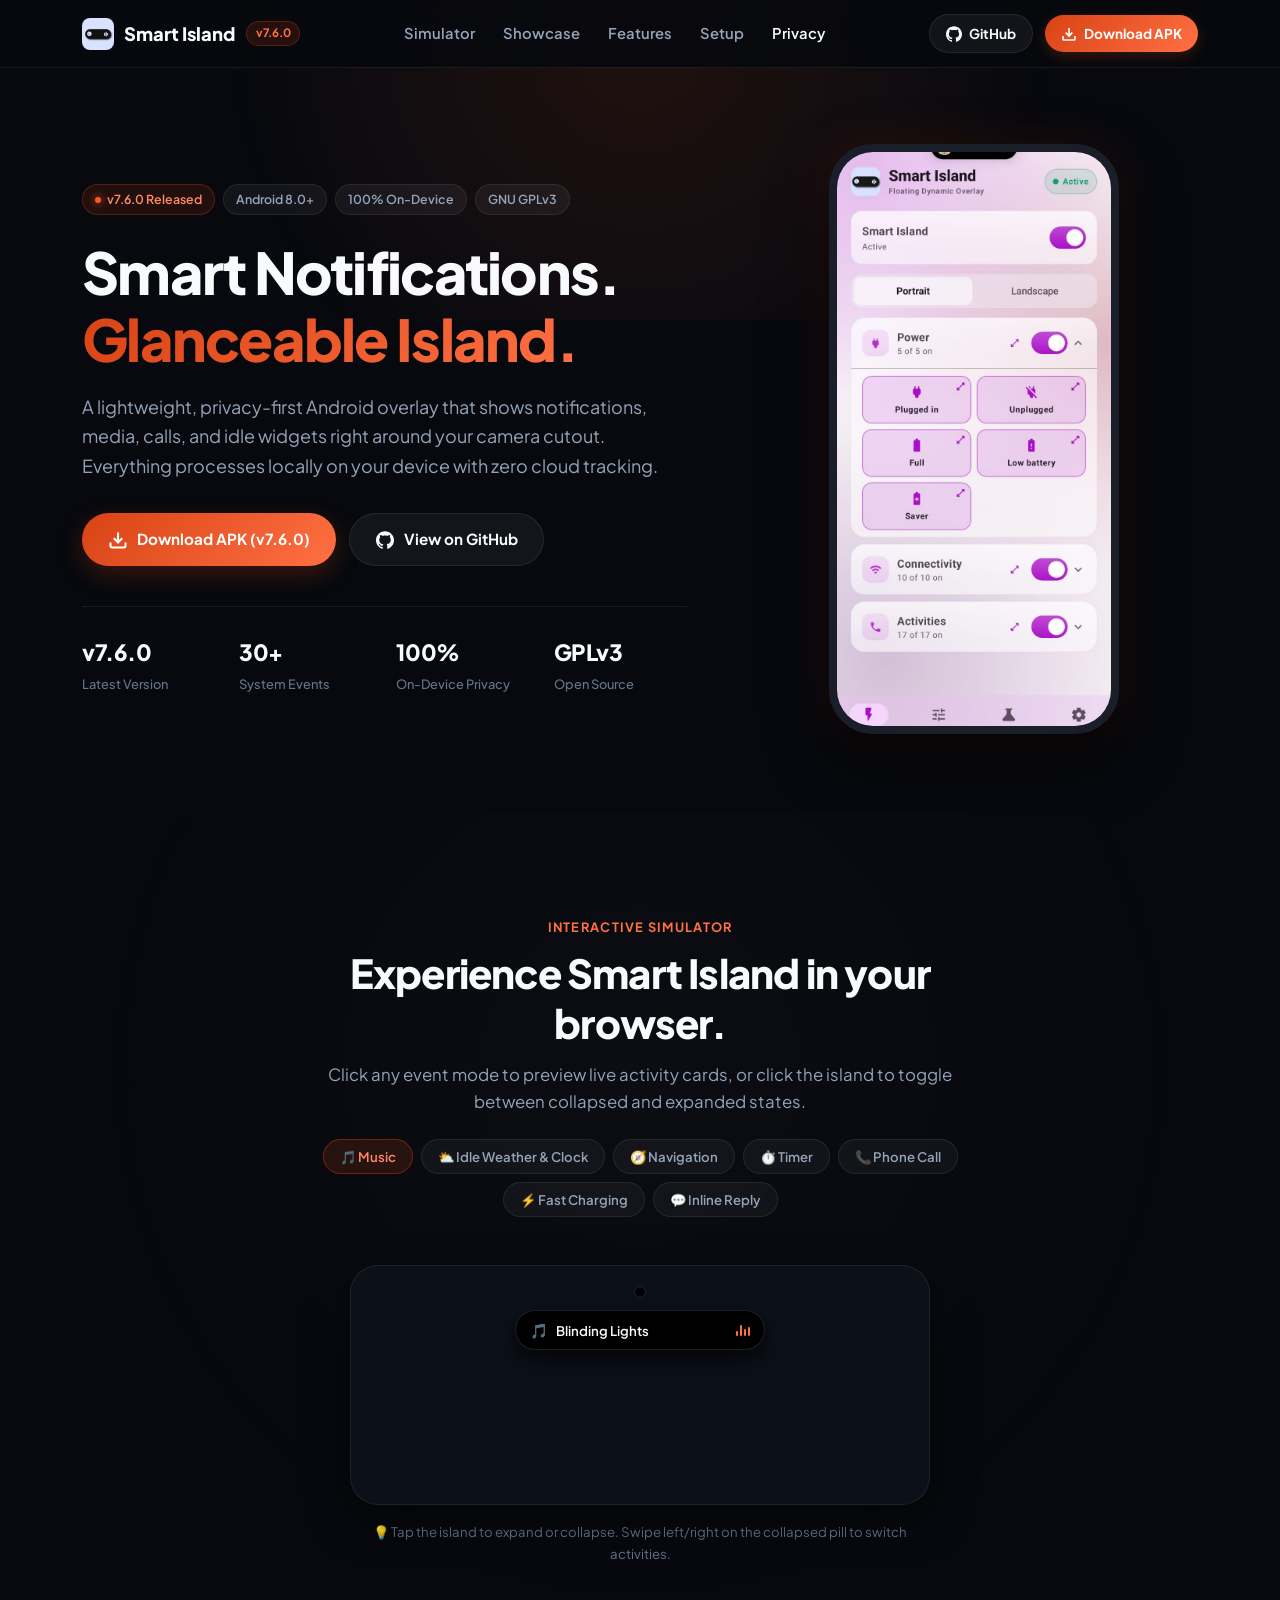
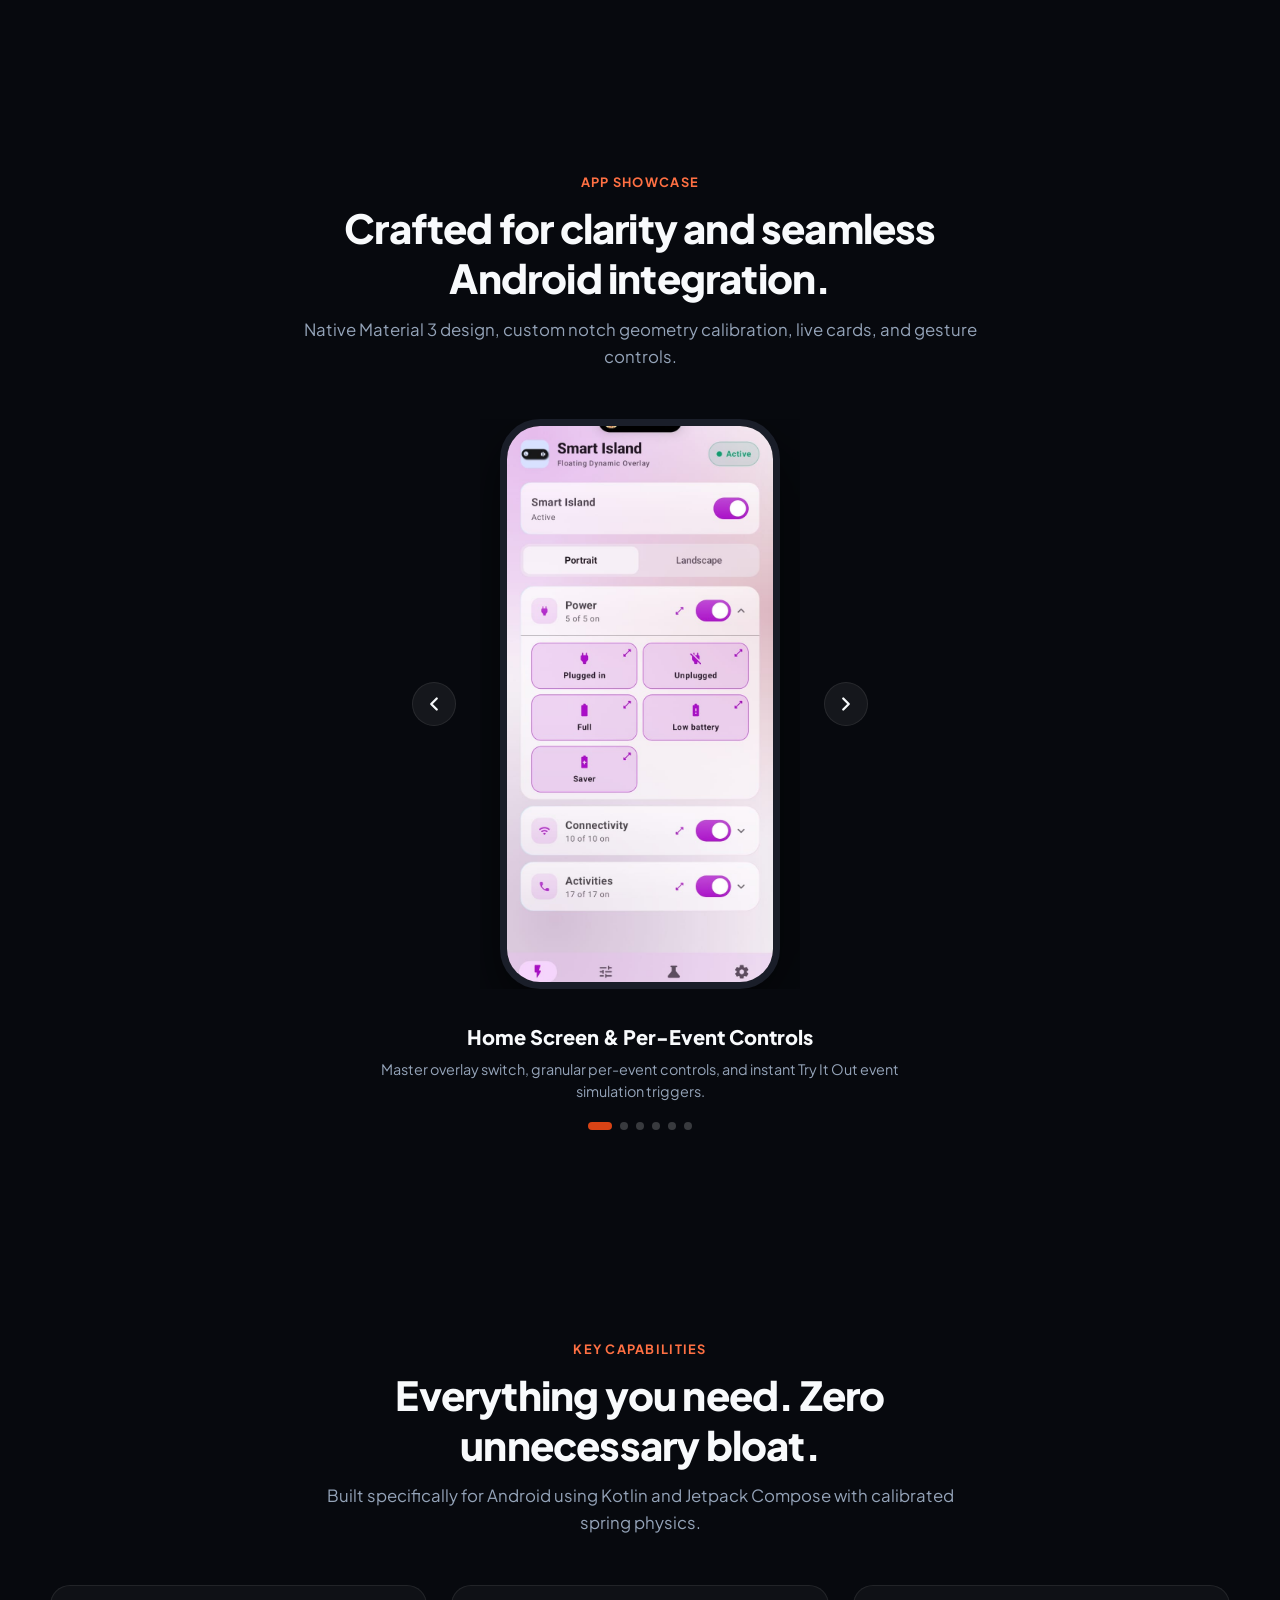
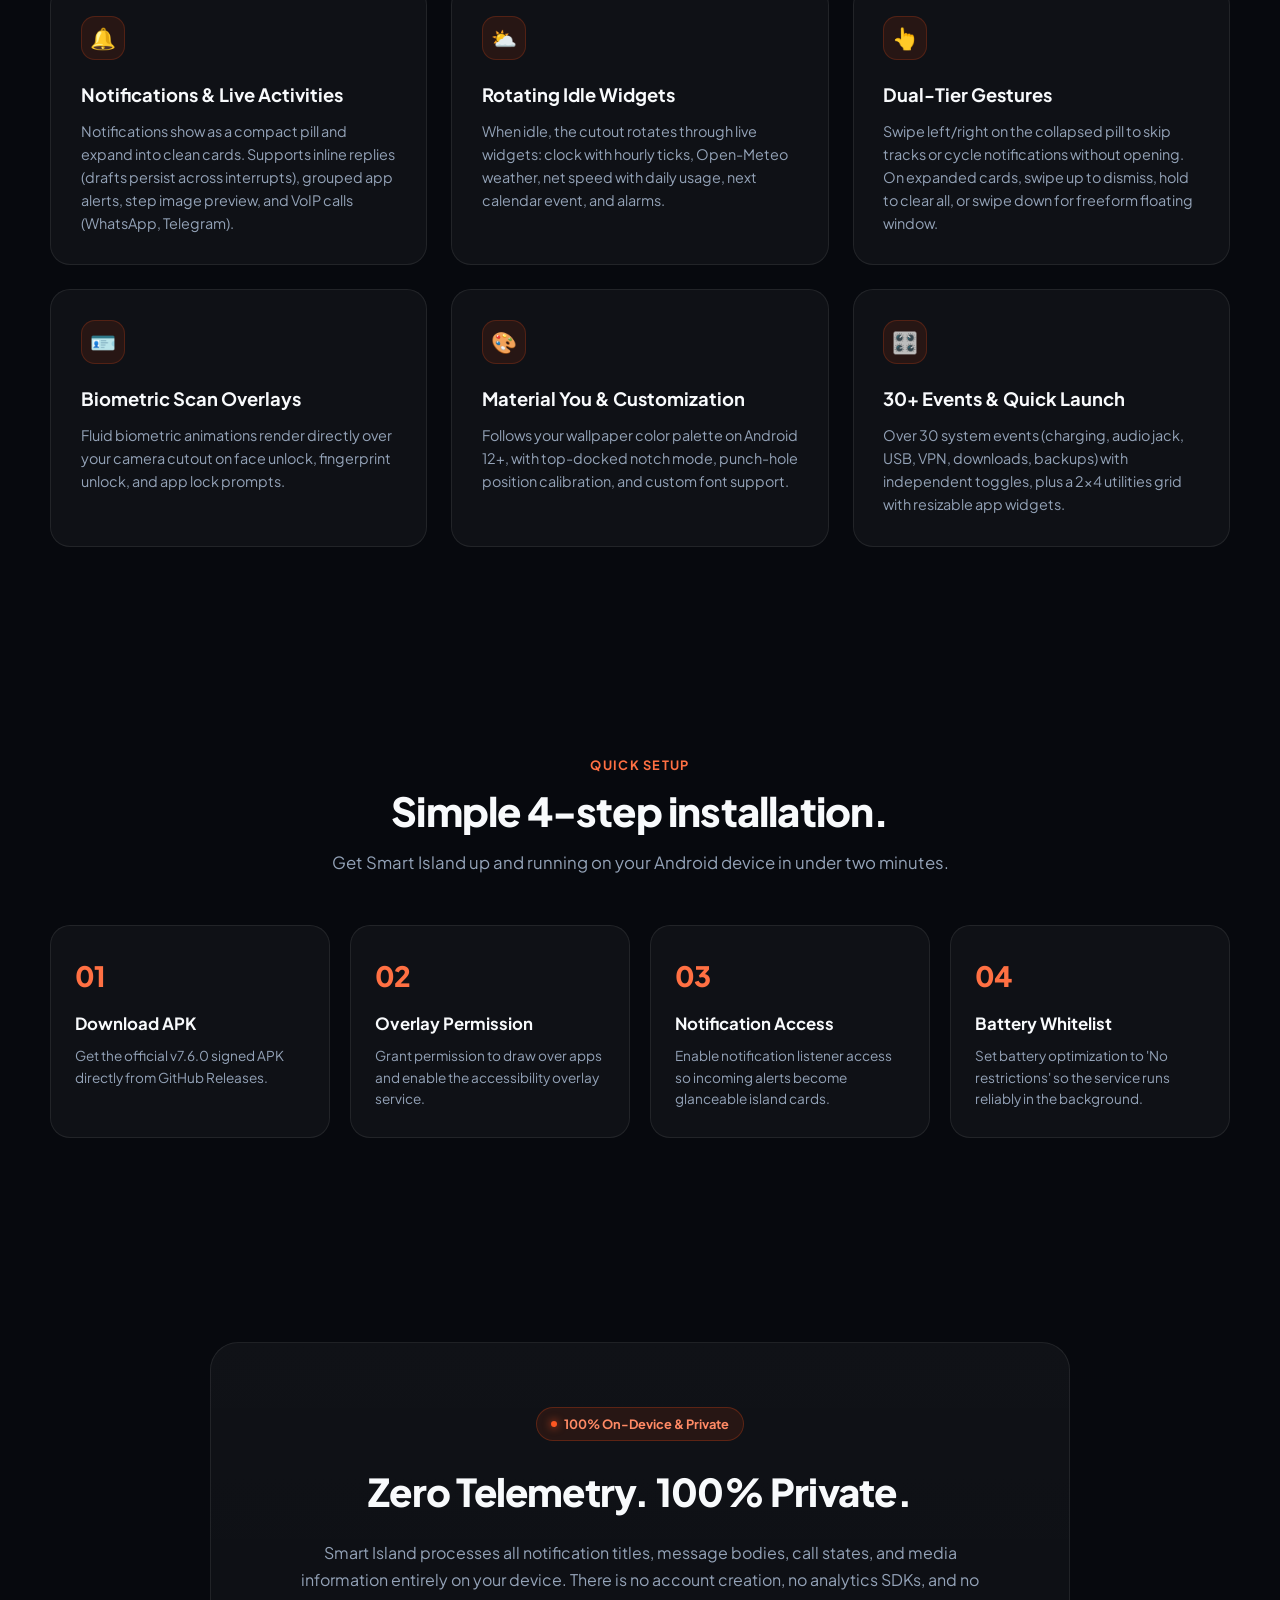
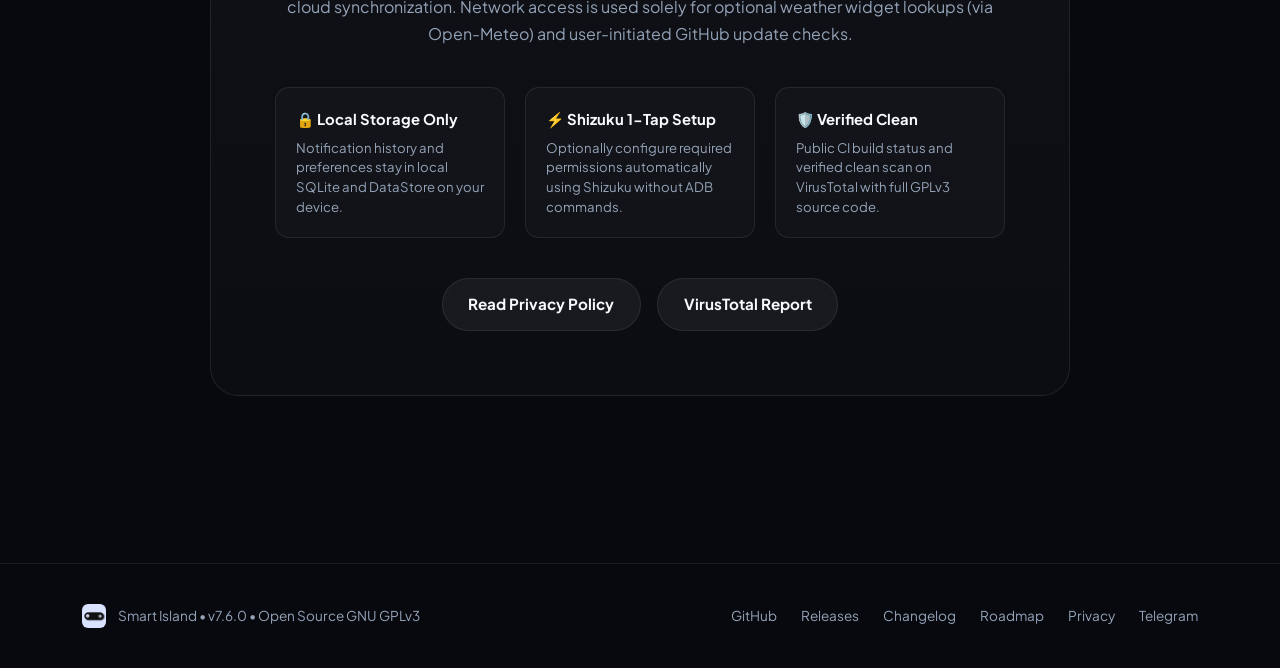
==== commit 103e2d1e: "Refresh site for Smart Island v7.6.0 Update release details, screenshots, and branding for v7.6.0. R" ====
--- a/index.html
+++ b/index.html
@@ -5,13 +5,13 @@
   <meta charset="utf-8" />
   <meta name="viewport" content="width=device-width, initial-scale=1.0, maximum-scale=5.0" />
   <meta name="description"
-    content="Smart Island v7.0.0 is a lightweight open-source Android overlay that transforms notifications, calls, navigation, live activities, and media playback into an ultra-fluid, glanceable floating island." />
+    content="Smart Island v7.6.0 is a lightweight, privacy-first Android overlay that shows notifications, media, calls, and idle widgets around your camera cutout." />
   <meta name="author" content="Animesh Gupta" />
   <meta name="keywords"
-    content="Smart Island, Android overlay, Dynamic Island, Android notifications, Jetpack Compose, open source, spring physics, notification cards, custom notification, Shizuku, theme customization, navigation overlay, battery saver, dual tier gestures, in-pill swipe, inline reply, timer stopwatch, v7.0" />
+    content="Smart Island, Android overlay, Dynamic Island, Android notifications, Jetpack Compose, open source, spring physics, idle widgets, weather widget, multilingual, dual tier gestures, Shizuku, v7.6" />
   <meta name="robots" content="index, follow" />
   <meta name="theme-color" content="#06080d" />
-  <title>Smart Island v7.0.0 | Dynamic Android Notification Overlay</title>
+  <title>Smart Island v7.6.0 | Dynamic Android Notification Overlay</title>
 
   <!-- Canonical Link -->
   <link rel="canonical" href="https://smartisland.vercel.app/" />
@@ -19,25 +19,25 @@
   <!-- Open Graph / Facebook -->
   <meta property="og:type" content="website" />
   <meta property="og:url" content="https://smartisland.vercel.app/" />
-  <meta property="og:title" content="Smart Island v7.0.0 | Dynamic Android Notification Overlay" />
+  <meta property="og:title" content="Smart Island v7.6.0 | Dynamic Android Notification Overlay" />
   <meta property="og:description"
-    content="A lightweight open-source Android app that transforms notifications, calls, navigation guidance, and media playback into an ultra-fluid, glanceable island near the status bar." />
-  <meta property="og:image" content="https://smartisland.vercel.app/assets/logo-mark.png" />
+    content="A lightweight, privacy-first Android overlay that shows notifications, media, calls, and idle widgets around your camera cutout." />
+  <meta property="og:image" content="https://smartisland.vercel.app/assets/logo.png" />
   <meta property="og:site_name" content="Smart Island" />
 
   <!-- Twitter -->
   <meta name="twitter:card" content="summary_large_image" />
   <meta name="twitter:url" content="https://smartisland.vercel.app/" />
-  <meta name="twitter:title" content="Smart Island v7.0.0 | Dynamic Android Notification Overlay" />
+  <meta name="twitter:title" content="Smart Island v7.6.0 | Dynamic Android Notification Overlay" />
   <meta name="twitter:description"
-    content="A lightweight open-source Android app that transforms notifications, calls, navigation guidance, and media playback into an ultra-fluid, glanceable island near the status bar." />
-  <meta name="twitter:image" content="https://smartisland.vercel.app/assets/logo-mark.png" />
+    content="A lightweight, privacy-first Android overlay that shows notifications, media, calls, and idle widgets around your camera cutout." />
+  <meta name="twitter:image" content="https://smartisland.vercel.app/assets/logo.png" />
 
   <!-- Favicons & Preconnect -->
   <link rel="icon" href="assets/logo-mark.png" />
+  <link rel="apple-touch-icon" href="assets/logo.png" />
   <link rel="preconnect" href="https://fonts.googleapis.com" />
   <link rel="preconnect" href="https://fonts.gstatic.com" crossorigin />
-  <link rel="preconnect" href="https://github.com" />
   <link rel="stylesheet" href="styles.css" />
 
   <!-- Structured Data / JSON-LD -->
@@ -48,8 +48,8 @@
     "name": "Smart Island",
     "operatingSystem": "Android 8.0+",
     "applicationCategory": "UtilitiesApplication",
-    "downloadUrl": "https://github.com/agupta07505/SmartIsland/releases/latest",
-    "description": "A lightweight Android app that transforms notifications, calls, navigation, and media playback into an ultra-fluid, glanceable island near the status bar.",
+    "downloadUrl": "https://github.com/agupta07505/SmartIsland/releases/download/v7.6.0/SmartIsland-v7.6.0.apk",
+    "description": "A lightweight, privacy-first Android overlay that shows notifications, media, calls, and idle widgets around your camera cutout.",
     "author": {
       "@type": "Person",
       "name": "Animesh Gupta",
@@ -60,7 +60,7 @@
       "price": "0",
       "priceCurrency": "USD"
     },
-    "softwareVersion": "7.0.0",
+    "softwareVersion": "7.6.0",
     "license": "https://github.com/agupta07505/SmartIsland/blob/main/LICENSE",
     "codeRepository": "https://github.com/agupta07505/SmartIsland"
   }
@@ -68,53 +68,47 @@
 </head>
 
 <body>
-  <!-- Sticky Header -->
+  <!-- Header -->
   <header class="site-header">
     <div class="container header-container">
-      <a class="brand" href="#top" aria-label="Smart Island home">
-        <img src="assets/logo-mark.png" alt="Smart Island Logo" />
+      <a class="brand" href="#top" aria-label="Smart Island Home">
+        <img src="assets/logo.png" alt="Smart Island Logo" width="32" height="32" />
         <span class="brand-name">Smart Island</span>
-        <span class="version-pill">v7.0.0</span>
+        <span class="version-pill">v7.6.0</span>
       </a>
 
-      <button class="nav-toggle" type="button" aria-label="Toggle navigation menu" aria-expanded="false"
-        data-nav-toggle>
+      <button class="nav-toggle" type="button" aria-label="Toggle navigation menu" aria-expanded="false" data-nav-toggle>
         <span class="bar"></span>
         <span class="bar"></span>
         <span class="bar"></span>
       </button>
 
       <nav class="nav" data-nav>
-        <a href="#whats-new">What's New</a>
-        <a href="#try-it-live">Simulator</a>
-        <a href="#screenshots">Screenshots</a>
-        <a href="#gestures">Gestures</a>
+        <a href="#simulator">Simulator</a>
+        <a href="#showcase">Showcase</a>
         <a href="#features">Features</a>
         <a href="#setup">Setup</a>
         <a href="#privacy">Privacy</a>
-        <a href="#docs">Docs</a>
         <div class="nav-mobile-actions">
-          <a class="header-btn primary" href="https://github.com/agupta07505/SmartIsland/releases/latest">
+          <a class="header-btn primary" href="https://github.com/agupta07505/SmartIsland/releases/download/v7.6.0/SmartIsland-v7.6.0.apk">
             <svg width="16" height="16" viewBox="0 0 24 24" fill="none" stroke="currentColor" stroke-width="2.5">
               <path d="M21 15v4a2 2 0 0 1-2 2H5a2 2 0 0 1-2-2v-4" />
               <polyline points="7 10 12 15 17 10" />
               <line x1="12" y1="15" x2="12" y2="3" />
             </svg>
-            <span>Download APK (v7.0.0)</span>
+            <span>Download APK</span>
           </a>
         </div>
       </nav>
 
       <div class="header-actions">
-        <a class="header-btn secondary" href="https://github.com/agupta07505/SmartIsland" target="_blank"
-          rel="noopener">
+        <a class="header-btn secondary" href="https://github.com/agupta07505/SmartIsland" target="_blank" rel="noopener">
           <svg width="16" height="16" viewBox="0 0 24 24" fill="currentColor">
-            <path
-              d="M12 .297c-6.63 0-12 5.373-12 12 0 5.303 3.438 9.8 8.205 11.385.6.113.82-.258.82-.577 0-.285-.01-1.04-.015-2.04-3.338.724-4.042-1.61-4.042-1.61C4.422 18.07 3.633 17.7 3.633 17.7c-1.087-.744.084-.729.084-.729 1.205.084 1.838 1.236 1.838 1.236 1.07 1.835 2.809 1.305 3.495.998.108-.776.417-1.305.76-1.605-2.665-.3-5.466-1.332-5.466-5.93 0-1.31.465-2.38 1.235-3.22-.135-.303-.54-1.523.105-3.176 0 0 1.005-.322 3.3 1.23.96-.267 1.98-.399 3-.405 1.02.006 2.04.138 3 .405 2.28-1.552 3.285-1.23 3.285-1.23.645 1.653.24 2.873.12 3.176.765.84 1.23 1.91 1.23 3.22 0 4.61-2.805 5.625-5.475 5.92.42.36.81 1.096.81 2.22 0 1.606-.015 2.896-.015 3.286 0 .315.21.69.825.57C20.565 22.092 24 17.592 24 12.297c0-6.627-5.373-12-12-12" />
+            <path d="M12 .297c-6.63 0-12 5.373-12 12 0 5.303 3.438 9.8 8.205 11.385.6.113.82-.258.82-.577 0-.285-.01-1.04-.015-2.04-3.338.724-4.042-1.61-4.042-1.61C4.422 18.07 3.633 17.7 3.633 17.7c-1.087-.744.084-.729.084-.729 1.205.084 1.838 1.236 1.838 1.236 1.07 1.835 2.809 1.305 3.495.998.108-.776.417-1.305.76-1.605-2.665-.3-5.466-1.332-5.466-5.93 0-1.31.465-2.38 1.235-3.22-.135-.303-.54-1.523.105-3.176 0 0 1.005-.322 3.3 1.23.96-.267 1.98-.399 3-.405 1.02.006 2.04.138 3 .405 2.28-1.552 3.285-1.23 3.285-1.23.645 1.653.24 2.873.12 3.176.765.84 1.23 1.91 1.23 3.22 0 4.61-2.805 5.625-5.475 5.92.42.36.81 1.096.81 2.22 0 1.606-.015 2.896-.015 3.286 0 .315.21.69.825.57C20.565 22.092 24 17.592 24 12.297c0-6.627-5.373-12-12-12" />
           </svg>
           <span>GitHub</span>
         </a>
-        <a class="header-btn primary" href="https://github.com/agupta07505/SmartIsland/releases/latest">
+        <a class="header-btn primary" href="https://github.com/agupta07505/SmartIsland/releases/download/v7.6.0/SmartIsland-v7.6.0.apk">
           <svg width="16" height="16" viewBox="0 0 24 24" fill="none" stroke="currentColor" stroke-width="2.5">
             <path d="M21 15v4a2 2 0 0 1-2 2H5a2 2 0 0 1-2-2v-4" />
             <polyline points="7 10 12 15 17 10" />
@@ -133,50 +127,58 @@
         <div class="hero-copy">
           <div class="hero-badges">
             <span class="badge highlight">
-              <span class="badge-dot"></span> v7.0.0 Major Release
+              <span class="badge-dot"></span> v7.6.0 Released
             </span>
-            <span class="badge" id="hero-downloads-badge">
-              15.6K+ Downloads
+            <span class="badge">
+              Android 8.0+
             </span>
+            <span class="badge">
+              100% On-Device
+            </span>
+            <span class="badge">
+              GNU GPLv3
+            </span>
           </div>
 
           <h1>Smart Notifications. <br /><span class="gradient-text">Glanceable Island.</span></h1>
 
           <p class="hero-text">
-            A lightweight open-source Android overlay that transforms notifications, live activities, charging states, and media playback into an ultra-fluid, glanceable Dynamic Island with in-pill swipe gestures.
+            A lightweight, privacy-first Android overlay that shows notifications, media, calls, and idle widgets right around your camera cutout. Everything processes locally on your device with zero cloud tracking.
           </p>
 
           <div class="hero-actions">
-            <a class="btn-hero primary" href="https://github.com/agupta07505/SmartIsland/releases/latest">
+            <a class="btn-hero primary" href="https://github.com/agupta07505/SmartIsland/releases/download/v7.6.0/SmartIsland-v7.6.0.apk">
               <svg width="20" height="20" viewBox="0 0 24 24" fill="none" stroke="currentColor" stroke-width="2.5">
                 <path d="M21 15v4a2 2 0 0 1-2 2H5a2 2 0 0 1-2-2v-4" />
                 <polyline points="7 10 12 15 17 10" />
                 <line x1="12" y1="15" x2="12" y2="3" />
               </svg>
-              <span>Download APK (v7.0.0)</span>
+              <span>Download APK (v7.6.0)</span>
             </a>
-            <a class="btn-hero secondary" href="https://github.com/agupta07505/SmartIsland" target="_blank"
-              rel="noopener">
-              <span>View Source Code</span>
+            <a class="btn-hero secondary" href="https://github.com/agupta07505/SmartIsland" target="_blank" rel="noopener">
+              <svg width="18" height="18" viewBox="0 0 24 24" fill="currentColor">
+                <path d="M12 .297c-6.63 0-12 5.373-12 12 0 5.303 3.438 9.8 8.205 11.385.6.113.82-.258.82-.577 0-.285-.01-1.04-.015-2.04-3.338.724-4.042-1.61-4.042-1.61C4.422 18.07 3.633 17.7 3.633 17.7c-1.087-.744.084-.729.084-.729 1.205.084 1.838 1.236 1.838 1.236 1.07 1.835 2.809 1.305 3.495.998.108-.776.417-1.305.76-1.605-2.665-.3-5.466-1.332-5.466-5.93 0-1.31.465-2.38 1.235-3.22-.135-.303-.54-1.523.105-3.176 0 0 1.005-.322 3.3 1.23.96-.267 1.98-.399 3-.405 1.02.006 2.04.138 3 .405 2.28-1.552 3.285-1.23 3.285-1.23.645 1.653.24 2.873.12 3.176.765.84 1.23 1.91 1.23 3.22 0 4.61-2.805 5.625-5.475 5.92.42.36.81 1.096.81 2.22 0 1.606-.015 2.896-.015 3.286 0 .315.21.69.825.57C20.565 22.092 24 17.592 24 12.297c0-6.627-5.373-12-12-12" />
+              </svg>
+              <span>View on GitHub</span>
             </a>
           </div>
 
           <div class="stats-banner">
             <div class="stat-item">
-              <div class="stat-number" id="stat-downloads-count">15,648+</div>
-              <div class="stat-label">Total Downloads</div>
+              <div class="stat-number">v7.6.0</div>
+              <div class="stat-label">Latest Version</div>
             </div>
             <div class="stat-item">
-              <div class="stat-number">v7.0.0</div>
-              <div class="stat-label">Latest Release</div>
+              <div class="stat-number">30+</div>
+              <div class="stat-label">System Events</div>
+            </div>
+            <div class="stat-item">
+              <div class="stat-number">100%</div>
+              <div class="stat-label">On-Device Privacy</div>
             </div>
             <div class="stat-item">
               <div class="stat-number">GPLv3</div>
               <div class="stat-label">Open Source</div>
-            </div>
-            <div class="stat-item">
-              <div class="stat-number">8.0+</div>
-              <div class="stat-label">Android OS</div>
             </div>
           </div>
         </div>
@@ -185,772 +187,267 @@
           <div class="hero-phone-container">
             <div class="phone-frame hero-phone">
               <div class="phone-screen">
-                <img src="assets/screenshots/01_home_try_it_out.jpg"
-                  alt="Smart Island v7.0 home screen with live Try It Out test triggers" />
-              </div>
-            </div>
-
-            <!-- Floating feature pills -->
-            <div class="floating-pill pill-top">
-              <span class="pill-icon">🎵</span>
-              <div class="pill-text">
-                <strong>In-Pill Gestures</strong>
-                <span>Swipe Left/Right for Tracks</span>
-              </div>
-            </div>
-
-            <div class="floating-pill pill-bottom">
-              <span class="pill-icon">🔥</span>
-              <div class="pill-text">
-                <strong>Burnt-Orange Theme</strong>
-                <span>Unified #D84315 Aesthetic</span>
-              </div>
-            </div>
-          </div>
-        </div>
-      </div>
-    </section>
-
-    <!-- Tech Stack Strip -->
-    <div class="tech-strip">
-      <div class="container">
-        <div class="tech-pills">
-          <span class="tech-pill">Kotlin 2.0+</span>
-          <span class="tech-pill">Jetpack Compose</span>
-          <span class="tech-pill">Material Design 3</span>
-          <span class="tech-pill">Dual-Tier Gesture Engine</span>
-          <span class="tech-pill">Updates Hub (15.6K+)</span>
-          <span class="tech-pill">Burnt-Orange #D84315 Theme</span>
-          <span class="tech-pill">Companion Circle L/R</span>
-          <span class="tech-pill">Shizuku 1-Tap Setup</span>
-          <span class="tech-pill">Zero Internet Permission</span>
-        </div>
-      </div>
-    </div>
-
-    <!-- What's New Section -->
-    <section class="section container" id="whats-new">
-      <div class="section-head">
-        <p class="eyebrow">Major Release Highlights</p>
-        <h2>What's New in Version 7.0.0 🔥</h2>
-        <p class="subtitle">Dual-tier in-pill gestures, dedicated updates & downloads hub, selective app alerts, unified burnt-orange theme, companion circle placement, settings backup & restore, and developer diagnostics.</p>
-      </div>
-
-      <div class="whats-new-grid">
-        <div class="feature-card">
-          <div class="card-icon-box">👆</div>
-          <h3>In-Pill Swipe Gestures & Music Controls</h3>
-          <p>Swipe horizontally directly on the compact collapsed pill to switch active notifications, or enable music mode to skip next/previous tracks instantly without ever having to expand the island.</p>
-        </div>
-        <div class="feature-card">
-          <div class="card-icon-box">📊</div>
-          <h3>Dedicated App Updates & Downloads Hub</h3>
-          <p>Comprehensive central hub featuring a real-time 15.6K+ total downloads banner at top, live GitHub update checker, top contributors showcase, recent commit activity, and detailed changelogs.</p>
-        </div>
-        <div class="feature-card">
-          <div class="card-icon-box">🎛️</div>
-          <h3>Granular Selective App Alerts Picker</h3>
-          <p>Multi-select interactive modal allowing you to selectively enable or suppress island alerts for specific installed applications with quick search and one-tap toggles to eliminate alert spam.</p>
-        </div>
-        <div class="feature-card">
-          <div class="card-icon-box">🎨</div>
-          <h3>Unified Burnt-Orange (#D84315) Theme</h3>
-          <p>Curated deep burnt-orange brand aesthetic replacing former green tones with warm, high-contrast styling across all island states, settings screens, and dynamic visualizers.</p>
-        </div>
-        <div class="feature-card">
-          <div class="card-icon-box">⭕</div>
-          <h3>Companion Circle Placement (Left / Right)</h3>
-          <p>Position the secondary companion island circle on either the left or right of your camera cutout, delivering tailored visual balance for asymmetric and corner punch-hole devices.</p>
-        </div>
-        <div class="feature-card">
-          <div class="card-icon-box">📱</div>
-          <h3>iPhone Notch Mode & Alignment Calibration</h3>
-          <p>Specialized notch emulation mode with pixel-precise width, height, corner radius, and X/Y offset controls for devices with physical top notches or wide center cutouts.</p>
-        </div>
-        <div class="feature-card">
-          <div class="card-icon-box">💾</div>
-          <h3>Settings Backup & Restore Hub</h3>
-          <p>One-tap JSON configuration export and import with schema validation, enabling instant backup, effortless migration between devices, and safe factory resets.</p>
-        </div>
-        <div class="feature-card">
-          <div class="card-icon-box">🛠️</div>
-          <h3>Developer Options & Live Diagnostics</h3>
-          <p>Integrated diagnostic suite with real-time event logs, overlay WindowManager flag inspection, accessibility service health checks, and memory profiling.</p>
-        </div>
-      </div>
-    </section>
-
-    <!-- Interactive Island Simulator Section -->
-    <section class="section container interactive-sim-section" id="try-it-live">
+                <img src="assets/screenshots/01_home_event_controls.jpg" alt="Smart Island interface showing home event controls" width="360" height="780" />
+              </div>
+            </div>
+          </div>
+        </div>
+      </div>
+    </section>
+
+    <!-- Interactive Simulator Section -->
+    <section class="section container interactive-sim-section" id="simulator">
       <div class="section-head">
         <p class="eyebrow">Interactive Simulator</p>
-        <h2>Experience the Island right in your browser.</h2>
-        <p class="subtitle">Click the modes below to preview dynamic notifications, click the island to toggle between collapsed and expanded states, or swipe left/right across the pill.</p>
+        <h2>Experience Smart Island in your browser.</h2>
+        <p class="subtitle">Click any event mode to preview live activity cards, or click the island to toggle between collapsed and expanded states.</p>
 
         <!-- Mode Pills -->
         <div class="sim-mode-pills">
-          <button class="sim-pill active" data-mode="music">🎵 Spotify Music</button>
+          <button class="sim-pill active" data-mode="music">🎵 Music</button>
+          <button class="sim-pill" data-mode="idle">⛅ Idle Weather & Clock</button>
           <button class="sim-pill" data-mode="nav">🧭 Navigation</button>
           <button class="sim-pill" data-mode="timer">⏱️ Timer</button>
           <button class="sim-pill" data-mode="call">📞 Phone Call</button>
           <button class="sim-pill" data-mode="battery">⚡ Fast Charging</button>
-          <button class="sim-pill" data-mode="reply">💬 WhatsApp Reply</button>
+          <button class="sim-pill" data-mode="reply">💬 Inline Reply</button>
         </div>
       </div>
 
       <div class="sim-stage" id="sim-stage">
         <div class="sim-notch-frame">
           <div class="camera-cutout"></div>
-          <div class="sim-island" id="sim-island" title="Click to expand/collapse Island">
-            <!-- Rendered dynamically by script.js -->
-          </div>
-        </div>
-        <p class="sim-hint">💡 Tap island to expand or collapse. Swipe left/right on the collapsed pill to trigger track/notification switching.</p>
-      </div>
-    </section>
-
-    <!-- 3D Carousel Screenshot Showcase Section -->
-    <section class="section container screenshots-section" id="screenshots">
+          <div class="sim-island" id="sim-island" title="Click to expand or collapse">
+            <!-- Dynamic content injected by script.js -->
+          </div>
+        </div>
+        <p class="sim-hint">💡 Tap the island to expand or collapse. Swipe left/right on the collapsed pill to switch activities.</p>
+      </div>
+    </section>
+
+    <!-- Screenshots Showcase Section -->
+    <section class="section container screenshots-section" id="showcase">
       <div class="section-head">
-        <p class="eyebrow">Interface Showcase</p>
-        <h2>Every state designed for instant clarity.</h2>
-        <p class="subtitle">Use navigation controls, swipe, or click any card to inspect all 13 unclipped high-res app screenshots in 3D perspective view.</p>
-
-        <!-- Category Filter Tabs -->
-        <div class="filter-tabs">
-          <button class="filter-tab active" data-filter="all">All Screenshots</button>
-          <button class="filter-tab" data-filter="overlay">Island Overlays</button>
-          <button class="filter-tab" data-filter="customization">Customization</button>
-          <button class="filter-tab" data-filter="system">System & Setup</button>
-        </div>
-      </div>
-
-      <!-- 3D Coverflow Carousel Stage -->
-      <div class="coverflow-stage">
-        <button class="coverflow-btn prev" id="carousel-prev" aria-label="Previous screenshot">
-          <svg viewBox="0 0 24 24">
-            <path d="M15 18l-6-6 6-6" stroke="currentColor" stroke-width="2.5" stroke-linecap="round"
-              stroke-linejoin="round" fill="none" />
+        <p class="eyebrow">App Showcase</p>
+        <h2>Crafted for clarity and seamless Android integration.</h2>
+        <p class="subtitle">Native Material 3 design, custom notch geometry calibration, live cards, and gesture controls.</p>
+      </div>
+
+      <div class="showcase-slider">
+        <button class="slider-btn prev" id="slider-prev" aria-label="Previous screenshot">
+          <svg viewBox="0 0 24 24" width="22" height="22">
+            <path d="M15 18l-6-6 6-6" stroke="currentColor" stroke-width="2.5" stroke-linecap="round" stroke-linejoin="round" fill="none" />
           </svg>
         </button>
 
-        <div class="coverflow-track" id="carousel-track">
-          <!-- Card 1: Home & Simulation Hub -->
-          <div class="coverflow-card lightbox-trigger" data-index="0" data-category="overlay"
-            data-title="Home & Simulation Hub" data-tag="Dashboard" data-tag-class=""
-            data-desc="Live home screen with 1-tap Try It Out test triggers for Music, Navigation, Timer, Call, and Battery dynamic states."
-            data-img="assets/screenshots/01_home_try_it_out.jpg">
-            <div class="phone-frame">
-              <div class="phone-screen">
-                <img src="assets/screenshots/01_home_try_it_out.jpg" alt="Home Screen Try It Out triggers" />
-              </div>
-            </div>
-          </div>
-
-          <!-- Card 2: Layout & Appearance Controls -->
-          <div class="coverflow-card lightbox-trigger" data-index="1" data-category="customization"
-            data-title="Notch & Layout Calibration" data-tag="Layout" data-tag-class="font-custom"
-            data-desc="Precision sliders for Island width, height, X/Y offsets, iPhone notch mode, and Left/Right companion circle placement."
-            data-img="assets/screenshots/02_layout_appearance_controls.jpg">
-            <div class="phone-frame">
-              <div class="phone-screen">
-                <img src="assets/screenshots/02_layout_appearance_controls.jpg" alt="Layout and Appearance Controls" />
-              </div>
-            </div>
-          </div>
-
-          <!-- Card 3: Notifications & Privacy Rules -->
-          <div class="coverflow-card lightbox-trigger" data-index="2" data-category="system"
-            data-title="Notifications & Privacy Rules" data-tag="Privacy" data-tag-class="font-sys"
-            data-desc="Lock screen privacy guards, auto-expand toggles, sensitive content hiding, and message synchronization rules."
-            data-img="assets/screenshots/03_notifications_privacy_rules.jpg">
-            <div class="phone-frame">
-              <div class="phone-screen">
-                <img src="assets/screenshots/03_notifications_privacy_rules.jpg" alt="Notifications and Privacy Rules" />
-              </div>
-            </div>
-          </div>
-
-          <!-- Card 4: Live Activities & App Alerts -->
-          <div class="coverflow-card lightbox-trigger" data-index="3" data-category="overlay"
-            data-title="Live Activities & Selective Alerts" data-tag="Live Activity" data-tag-class=""
-            data-desc="Real-time delivery progress, turn-by-turn guidance, and granular selective app alerts modal with multi-select checkboxes."
-            data-img="assets/screenshots/04_live_activities_app_alerts.jpg">
-            <div class="phone-frame">
-              <div class="phone-screen">
-                <img src="assets/screenshots/04_live_activities_app_alerts.jpg" alt="Live Activities and App Alerts Picker" />
-              </div>
-            </div>
-          </div>
-
-          <!-- Card 5: App Shortcuts Launcher -->
-          <div class="coverflow-card lightbox-trigger" data-index="4" data-category="customization"
-            data-title="App Shortcuts Launcher" data-tag="Shortcuts" data-tag-class="font-custom"
-            data-desc="Configure up to 8 pinned favorite apps or auto-fill with recent applications for 1-tap launching from the empty island."
-            data-img="assets/screenshots/05_app_shortcuts_launcher.jpg">
-            <div class="phone-frame">
-              <div class="phone-screen">
-                <img src="assets/screenshots/05_app_shortcuts_launcher.jpg" alt="App Shortcuts Launcher Grid" />
-              </div>
-            </div>
-          </div>
-
-          <!-- Card 6: SQLite Notification History Log -->
-          <div class="coverflow-card lightbox-trigger" data-index="5" data-category="system"
-            data-title="SQLite Notification History" data-tag="History" data-tag-class="font-sys"
-            data-desc="Virtualized fast notification log with in-memory LRU icon caching, live search filtering, app chips, and batch deletion."
-            data-img="assets/screenshots/06_notification_history_log.jpg">
-            <div class="phone-frame">
-              <div class="phone-screen">
-                <img src="assets/screenshots/06_notification_history_log.jpg" alt="Notification History Log" />
-              </div>
-            </div>
-          </div>
-
-          <!-- Card 7: Appearance & Colors Studio -->
-          <div class="coverflow-card lightbox-trigger" data-index="6" data-category="customization"
-            data-title="Burnt-Orange Theme & RGB Studio" data-tag="Theming" data-tag-class="font-custom"
-            data-desc="Deep Burnt-Orange (#D84315) palette, custom RGB sliders with live Hex preview, and background opacity presets."
-            data-img="assets/screenshots/07_appearance_colors_studio.jpg">
-            <div class="phone-frame">
-              <div class="phone-screen">
-                <img src="assets/screenshots/07_appearance_colors_studio.jpg" alt="Appearance and Colors Studio" />
-              </div>
-            </div>
-          </div>
-
-          <!-- Card 8: Gesture Guide & Playground -->
-          <div class="coverflow-card lightbox-trigger" data-index="7" data-category="customization"
-            data-title="Dual-Tier Gesture Guide" data-tag="Gestures" data-tag-class="font-custom"
-            data-desc="Step-by-step interactive guide for In-Pill Swipe Left/Right (track skip/notification switch) and Expanded gestures."
-            data-img="assets/screenshots/08_gesture_guide_playground.jpg">
-            <div class="phone-frame">
-              <div class="phone-screen">
-                <img src="assets/screenshots/08_gesture_guide_playground.jpg" alt="Dual-Tier Gesture Guide" />
-              </div>
-            </div>
-          </div>
-
-          <!-- Card 9: Permissions & Setup Center -->
-          <div class="coverflow-card lightbox-trigger" data-index="8" data-category="system"
-            data-title="Permissions & 1-Tap Shizuku" data-tag="Setup" data-tag-class="font-sys"
-            data-desc="Automated 1-tap permission management for Accessibility, Notification Listener, System Overlay, and Battery Whitelist."
-            data-img="assets/screenshots/09_permissions_setup_center.jpg">
-            <div class="phone-frame">
-              <div class="phone-screen">
-                <img src="assets/screenshots/09_permissions_setup_center.jpg" alt="Permissions and Setup Center" />
-              </div>
-            </div>
-          </div>
-
-          <!-- Card 10: Backup and Restore Hub -->
-          <div class="coverflow-card lightbox-trigger" data-index="9" data-category="system"
-            data-title="Settings Backup & Restore" data-tag="Backup" data-tag-class="font-sys"
-            data-desc="One-tap JSON configuration export and import with schema validation, configuration sharing, and quick factory reset."
-            data-img="assets/screenshots/10_backup_and_restore.jpg">
-            <div class="phone-frame">
-              <div class="phone-screen">
-                <img src="assets/screenshots/10_backup_and_restore.jpg" alt="Backup and Restore Hub" />
-              </div>
-            </div>
-          </div>
-
-          <!-- Card 11: App Updates and Downloads Hub -->
-          <div class="coverflow-card lightbox-trigger" data-index="10" data-category="system"
-            data-title="App Updates & Downloads Hub" data-tag="Updates" data-tag-class="font-sys"
-            data-desc="15.6K+ total downloads banner, live GitHub update checker, top contributors showcase, and recent commits activity."
-            data-img="assets/screenshots/11_app_updates_and_downloads.jpg">
-            <div class="phone-frame">
-              <div class="phone-screen">
-                <img src="assets/screenshots/11_app_updates_and_downloads.jpg" alt="App Updates and Downloads Hub" />
-              </div>
-            </div>
-          </div>
-
-          <!-- Card 12: Expanded Navigation & About -->
-          <div class="coverflow-card lightbox-trigger" data-index="11" data-category="overlay"
-            data-title="Navigation & About Screen" data-tag="Navigation" data-tag-class=""
-            data-desc="Turn-by-turn maneuver guidance with direction arrows, ETA countdown, step distance, and about screen."
-            data-img="assets/screenshots/12_expanded_navigation_and_about.jpg">
-            <div class="phone-frame">
-              <div class="phone-screen">
-                <img src="assets/screenshots/12_expanded_navigation_and_about.jpg" alt="Expanded Navigation and About" />
-              </div>
-            </div>
-          </div>
-
-          <!-- Card 13: Developer Options & Diagnostics -->
-          <div class="coverflow-card lightbox-trigger" data-index="12" data-category="system"
-            data-title="Developer Options & Diagnostics" data-tag="Diagnostics" data-tag-class="font-sys"
-            data-desc="Real-time diagnostic event logs, overlay WindowManager flag inspection, accessibility service status, and memory profiling."
-            data-img="assets/screenshots/13_developer_options_diagnostics.jpg">
-            <div class="phone-frame">
-              <div class="phone-screen">
-                <img src="assets/screenshots/13_developer_options_diagnostics.jpg" alt="Developer Options and Diagnostics" />
-              </div>
-            </div>
-          </div>
-        </div>
-
-        <button class="coverflow-btn next" id="carousel-next" aria-label="Next screenshot">
-          <svg viewBox="0 0 24 24">
-            <path d="M9 18l6-6-6-6" stroke="currentColor" stroke-width="2.5" stroke-linecap="round"
-              stroke-linejoin="round" fill="none" />
+        <div class="showcase-track-wrapper">
+          <div class="showcase-track" id="showcase-track">
+            <!-- Card 1 -->
+            <div class="showcase-card active" data-index="0"
+              data-title="Home Screen & Per-Event Controls"
+              data-desc="Master overlay switch, granular per-event controls, and instant Try It Out event simulation triggers."
+              data-img="assets/screenshots/01_home_event_controls.jpg">
+              <div class="showcase-phone-frame">
+                <img src="assets/screenshots/01_home_event_controls.jpg" alt="Home Screen and Per-Event Controls" loading="lazy" />
+              </div>
+            </div>
+
+            <!-- Card 2 -->
+            <div class="showcase-card" data-index="1"
+              data-title="Notch & Layout Calibration"
+              data-desc="Precision sliders for island dimensions, top-docked notch mode, X/Y offsets, and corner radius."
+              data-img="assets/screenshots/02_layout_appearance_controls.jpg">
+              <div class="showcase-phone-frame">
+                <img src="assets/screenshots/02_layout_appearance_controls.jpg" alt="Layout and Appearance Controls" loading="lazy" />
+              </div>
+            </div>
+
+            <!-- Card 3 -->
+            <div class="showcase-card" data-index="2"
+              data-title="Media Player & Idle Widgets"
+              data-desc="Fluid music playback island with wavy progress visualizer, album art glow, and cutout rotating idle widgets."
+              data-img="assets/screenshots/03_media_player_idle_widgets.jpg">
+              <div class="showcase-phone-frame">
+                <img src="assets/screenshots/03_media_player_idle_widgets.jpg" alt="Media Player Island and Idle Widgets" loading="lazy" />
+              </div>
+            </div>
+
+            <!-- Card 4 -->
+            <div class="showcase-card" data-index="3"
+              data-title="Demo Lab & Live Card Overlays"
+              data-desc="Interactive demo testing environment for previewing turn-by-turn navigation cards, timer tickers, and incoming calls."
+              data-img="assets/screenshots/04_demo_lab_live_overlays.jpg">
+              <div class="showcase-phone-frame">
+                <img src="assets/screenshots/04_demo_lab_live_overlays.jpg" alt="Demo Lab and Live Card Overlays" loading="lazy" />
+              </div>
+            </div>
+
+            <!-- Card 5 -->
+            <div class="showcase-card" data-index="4"
+              data-title="Settings & Customization Hub"
+              data-desc="Material 3 settings interface with in-settings search, Shizuku 1-tap setup, and backup & restore."
+              data-img="assets/screenshots/05_settings_overview.jpg">
+              <div class="showcase-phone-frame">
+                <img src="assets/screenshots/05_settings_overview.jpg" alt="Settings and Customization Hub" loading="lazy" />
+              </div>
+            </div>
+
+            <!-- Card 6 -->
+            <div class="showcase-card" data-index="5"
+              data-title="Gesture Guide & In-Pill Playground"
+              data-desc="Interactive training ground for dual-tier gestures: collapsed pill swipe left/right and expanded card swipe/dismiss actions."
+              data-img="assets/screenshots/06_gesture_guide_playground.jpg">
+              <div class="showcase-phone-frame">
+                <img src="assets/screenshots/06_gesture_guide_playground.jpg" alt="Gesture Guide and Playground" loading="lazy" />
+              </div>
+            </div>
+          </div>
+        </div>
+
+        <button class="slider-btn next" id="slider-next" aria-label="Next screenshot">
+          <svg viewBox="0 0 24 24" width="22" height="22">
+            <path d="M9 18l6-6-6-6" stroke="currentColor" stroke-width="2.5" stroke-linecap="round" stroke-linejoin="round" fill="none" />
           </svg>
         </button>
       </div>
 
-      <!-- Carousel Active Card Info Footer -->
-      <div class="coverflow-caption-box">
-        <span class="phone-tag" id="carousel-tag">Dashboard</span>
-        <h3 id="carousel-title">Home & Simulation Hub</h3>
-        <p id="carousel-desc">Live home screen with 1-tap Try It Out test triggers for Music, Navigation, Timer, Call, and Battery dynamic states.</p>
-
-        <div class="carousel-dots" id="carousel-dots">
-          <!-- Dynamic pagination dots rendered in JS -->
-        </div>
-      </div>
-    </section>
-
-    <!-- Dual-Tier Gesture Engine Section -->
-    <section class="section container" id="gestures">
-      <div class="section-head">
-        <p class="eyebrow">Gesture Controls</p>
-        <h2>Dual-Tier Gesture Architecture.</h2>
-        <p class="subtitle">Fast, fluid interactions split between compact In-Pill actions and rich Expanded Card gestures.</p>
-      </div>
-
-      <div class="gesture-tier-container">
-        <!-- Tier 1: In-Pill Gestures -->
-        <div class="gesture-tier-card">
-          <span class="tier-badge">Tier 1 • Collapsed Pill</span>
-          <h3>In-Pill Gestures</h3>
-          <p class="tier-sub">Perform quick actions directly on the compact floating pill without interrupting your active app.</p>
-
-          <div class="tier-grid">
-            <div class="tier-item">
-              <div class="tier-icon">👆</div>
-              <div>
-                <strong>Single Tap / Click</strong>
-                <span>Awakens hidden pill or expands the island into the rich card view.</span>
-              </div>
-            </div>
-
-            <div class="tier-item">
-              <div class="tier-icon">↔️</div>
-              <div>
-                <strong>Swipe Left / Right</strong>
-                <span>Switch previous/next active notification OR skip music tracks (configurable in settings).</span>
-              </div>
-            </div>
-
-            <div class="tier-item">
-              <div class="tier-icon">⬇️</div>
-              <div>
-                <strong>Swipe Down</strong>
-                <span>Quick-expand the full Android notification shade or active quick action drawer.</span>
-              </div>
-            </div>
-
-            <div class="tier-item">
-              <div class="tier-icon">🎯</div>
-              <div>
-                <strong>Tap Camera Cutout</strong>
-                <span>Launches the App Shortcuts Launcher with your 8 pinned favorite apps even when idle.</span>
-              </div>
-            </div>
-          </div>
-        </div>
-
-        <!-- Tier 2: Expanded Card Gestures -->
-        <div class="gesture-tier-card">
-          <span class="tier-badge font-sys">Tier 2 • Expanded Card</span>
-          <h3>Expanded Card Gestures</h3>
-          <p class="tier-sub">Intuitive controls on the opened island for multitasking, dismissing, and navigating the stack.</p>
-
-          <div class="tier-grid">
-            <div class="tier-item">
-              <div class="tier-icon">⬆️</div>
-              <div>
-                <strong>Quick Swipe Up (≥ 48dp)</strong>
-                <span>Instantly dismisses the current notification card from the active stack.</span>
-              </div>
-            </div>
-
-            <div class="tier-item">
-              <div class="tier-icon">📳</div>
-              <div>
-                <strong>Hold + Swipe Up (300ms)</strong>
-                <span>Triggers a tactile haptic pulse to dismiss ALL notifications at once in one gesture.</span>
-              </div>
-            </div>
-
-            <div class="tier-item">
-              <div class="tier-icon">⬇️</div>
-              <div>
-                <strong>Swipe Down (≥ 48dp)</strong>
-                <span>Launches the active application into a native freeform Floating Window overlay.</span>
-              </div>
-            </div>
-
-            <div class="tier-item">
-              <div class="tier-icon">👆</div>
-              <div>
-                <strong>Tap Neutral Area</strong>
-                <span>Launches target application and collapses the island smoothly back to pill state.</span>
-              </div>
-            </div>
-          </div>
-        </div>
-      </div>
-    </section>
-
-    <!-- Comprehensive Capabilities & Features Matrix Grid -->
+      <div class="showcase-caption-box">
+        <h3 id="showcase-title">Home Screen & Per-Event Controls</h3>
+        <p id="showcase-desc">Master overlay switch, granular per-event controls, and instant Try It Out event simulation triggers.</p>
+        <div class="showcase-dots" id="showcase-dots">
+          <!-- Dynamic pagination dots injected by script.js -->
+        </div>
+      </div>
+    </section>
+
+    <!-- Core Features Grid -->
     <section class="section container" id="features">
       <div class="section-head">
-        <p class="eyebrow">Capabilities Matrix</p>
-        <h2>Everything Smart Island can do.</h2>
-        <p class="subtitle">Complete breakdown of all native Android features, services, and local privacy engine.</p>
-      </div>
-
-      <div class="features-matrix">
-        <div class="matrix-item">
-          <div class="matrix-icon-box">👆</div>
-          <div class="matrix-content">
-            <h3>Dual-Tier Gesture Engine</h3>
-            <p>In-pill swipe left/right for tracks and notifications, combined with expanded swipe-up dismiss, hold-clear, and floating windows.</p>
-          </div>
-        </div>
-
-        <div class="matrix-item">
-          <div class="matrix-icon-box">📊</div>
-          <div class="matrix-content">
-            <h3>Updates & Downloads Hub</h3>
-            <p>15.6K+ total downloads banner, live GitHub update checker, top contributors showcase, and recent commit activity.</p>
-          </div>
-        </div>
-
-        <div class="matrix-item">
-          <div class="matrix-icon-box">💾</div>
-          <div class="matrix-content">
-            <h3>Settings Backup & Restore</h3>
-            <p>One-tap JSON configuration export/import with schema validation, easy device migration, and instant factory reset.</p>
-          </div>
-        </div>
-
-        <div class="matrix-item">
-          <div class="matrix-icon-box">🎨</div>
-          <div class="matrix-content">
-            <h3>Burnt-Orange #D84315 Theme</h3>
-            <p>Curated burnt-orange and amber color studio with continuous opacity controls, RGB sliders, and live hex preview.</p>
-          </div>
-        </div>
-
-        <div class="matrix-item">
-          <div class="matrix-icon-box">🎛️</div>
-          <div class="matrix-content">
-            <h3>Selective App Alerts Picker</h3>
-            <p>Granular multi-select modal to choose exactly which apps can trigger island alerts, eliminating notification spam.</p>
-          </div>
-        </div>
-
-        <div class="matrix-item">
-          <div class="matrix-icon-box">⭕</div>
-          <div class="matrix-content">
-            <h3>Companion Circle Placement</h3>
-            <p>Choose Left or Right positioning for the secondary companion circle for optimal visual balance on any punch-hole screen.</p>
-          </div>
-        </div>
-
-        <div class="matrix-item">
-          <div class="matrix-icon-box">📱</div>
-          <div class="matrix-content">
-            <h3>iPhone Notch Mode</h3>
-            <p>Specialized notch emulation mode with pixel-precise width, height, and offset controls for phones with physical top notches.</p>
-          </div>
-        </div>
-
-        <div class="matrix-item">
-          <div class="matrix-icon-box">🛠️</div>
-          <div class="matrix-content">
-            <h3>Developer Diagnostics & Logs</h3>
-            <p>Real-time event logging stream, overlay WindowManager flag inspection, accessibility service health checks, and memory status.</p>
-          </div>
-        </div>
-
-        <div class="matrix-item">
-          <div class="matrix-icon-box">🌊</div>
-          <div class="matrix-content">
-            <h3>Spring Physics Engine</h3>
-            <p>Unified calibrated spring curves (stiffness = 520f) and snappy 190ms cross-fades eliminate height jumping completely.</p>
-          </div>
-        </div>
-
-        <div class="matrix-item">
-          <div class="matrix-icon-box">💬</div>
-          <div class="matrix-content">
-            <h3>Inline-Reply Messaging</h3>
-            <p>Direct reply input with intelligent soft-keyboard focus management for WhatsApp, Telegram, Signal, SMS, and Slack.</p>
-          </div>
-        </div>
-
-        <div class="matrix-item">
-          <div class="matrix-icon-box">⏳</div>
-          <div class="matrix-content">
-            <h3>Timer & Stopwatch Modes</h3>
-            <p>Deep clock parsing for Google, Samsung, and Xiaomi clocks with live countdown, elapsed ticker, laps, and reset controls.</p>
-          </div>
-        </div>
-
-        <div class="matrix-item">
-          <div class="matrix-icon-box">🔋</div>
-          <div class="matrix-content">
-            <h3>Battery & Power Saver</h3>
-            <p>Dynamic states: Charging (Green), Low Battery &le; 20% (Pulsing Red), and Battery Saver ON (Amber) with live percentage.</p>
-          </div>
-        </div>
-
-        <div class="matrix-item">
-          <div class="matrix-icon-box">📜</div>
-          <div class="matrix-content">
-            <h3>SQLite Notification History</h3>
-            <p>High-performance virtualized history list with in-memory LRU caching, live text search, and per-app batch deletion.</p>
-          </div>
-        </div>
-
-        <div class="matrix-item">
-          <div class="matrix-icon-box">🎵</div>
-          <div class="matrix-content">
-            <h3>Wavy Music Visualizer</h3>
-            <p>Renders media progress as an organic, animated wave with ambient album art glow, track metadata, and seek controls.</p>
-          </div>
-        </div>
-
-        <div class="matrix-item">
-          <div class="matrix-icon-box">🗺️</div>
-          <div class="matrix-content">
-            <h3>Turn-by-Turn Navigation</h3>
-            <p>Real-time maneuver guidance with turn direction arrows, step distance, ETA metrics, and dedicated navigation theme colors.</p>
-          </div>
-        </div>
-
-        <div class="matrix-item">
-          <div class="matrix-icon-box">📦</div>
-          <div class="matrix-content">
-            <h3>Live Activity Tracking</h3>
-            <p>Delivery and ride-share tracking cards (Uber, Swiggy, Zomato, Blinkit, Rapido, Ola) with dynamic brand colors.</p>
-          </div>
-        </div>
-
-        <div class="matrix-item">
-          <div class="matrix-icon-box">⚡</div>
-          <div class="matrix-content">
-            <h3>Shizuku 1-Tap Setup</h3>
-            <p>Grant Accessibility, Notification Access, System Overlay, Usage Access, and Battery Whitelist automatically in one tap.</p>
-          </div>
-        </div>
-
-        <div class="matrix-item">
-          <div class="matrix-icon-box">🚀</div>
-          <div class="matrix-content">
-            <h3>App Shortcuts Launcher</h3>
-            <p>Configure up to eight favorite apps for instant 1-tap launch directly from the empty expanded island.</p>
-          </div>
-        </div>
-      </div>
-    </section>
-
-    <!-- Setup Guide -->
+        <p class="eyebrow">Key Capabilities</p>
+        <h2>Everything you need. Zero unnecessary bloat.</h2>
+        <p class="subtitle">Built specifically for Android using Kotlin and Jetpack Compose with calibrated spring physics.</p>
+      </div>
+
+      <div class="features-grid">
+        <div class="feature-card">
+          <div class="card-icon">🔔</div>
+          <h3>Notifications & Live Activities</h3>
+          <p>
+            Notifications show as a compact pill and expand into clean cards. Supports inline replies (drafts persist across interrupts), grouped app alerts, step image preview, and VoIP calls (WhatsApp, Telegram).
+          </p>
+        </div>
+
+        <div class="feature-card">
+          <div class="card-icon">⛅</div>
+          <h3>Rotating Idle Widgets</h3>
+          <p>
+            When idle, the cutout rotates through live widgets: clock with hourly ticks, Open-Meteo weather, net speed with daily usage, next calendar event, and alarms.
+          </p>
+        </div>
+
+        <div class="feature-card">
+          <div class="card-icon">👆</div>
+          <h3>Dual-Tier Gestures</h3>
+          <p>
+            Swipe left/right on the collapsed pill to skip tracks or cycle notifications without opening. On expanded cards, swipe up to dismiss, hold to clear all, or swipe down for freeform floating window.
+          </p>
+        </div>
+
+        <div class="feature-card">
+          <div class="card-icon">🪪</div>
+          <h3>Biometric Scan Overlays</h3>
+          <p>
+            Fluid biometric animations render directly over your camera cutout on face unlock, fingerprint unlock, and app lock prompts.
+          </p>
+        </div>
+
+        <div class="feature-card">
+          <div class="card-icon">🎨</div>
+          <h3>Material You & Customization</h3>
+          <p>
+            Follows your wallpaper color palette on Android 12+, with top-docked notch mode, punch-hole position calibration, and custom font support.
+          </p>
+        </div>
+
+        <div class="feature-card">
+          <div class="card-icon">🎛️</div>
+          <h3>30+ Events & Quick Launch</h3>
+          <p>
+            Over 30 system events (charging, audio jack, USB, VPN, downloads, backups) with independent toggles, plus a 2x4 utilities grid with resizable app widgets.
+          </p>
+        </div>
+      </div>
+    </section>
+
+    <!-- Simple Setup Pipeline -->
     <section class="section container" id="setup">
       <div class="section-head">
-        <p class="eyebrow">Getting Started</p>
-        <h2>4 simple steps to install.</h2>
-        <p class="subtitle">Get Smart Island v7.0.0 up and running in under 2 minutes.</p>
-      </div>
-
-      <div class="steps-pipeline">
+        <p class="eyebrow">Quick Setup</p>
+        <h2>Simple 4-step installation.</h2>
+        <p class="subtitle">Get Smart Island up and running on your Android device in under two minutes.</p>
+      </div>
+
+      <div class="steps-grid">
         <div class="step-card">
           <div class="step-number">01</div>
           <h3>Download APK</h3>
-          <p>Download the latest signed v7.0.0 release package directly from GitHub Releases.</p>
-        </div>
+          <p>Get the official v7.6.0 signed APK directly from GitHub Releases.</p>
+        </div>
+
         <div class="step-card">
           <div class="step-number">02</div>
-          <h3>Grant Overlay & Accessibility</h3>
-          <p>Allow Smart Island to draw above apps and bind accessibility service (or use 1-Tap Shizuku setup).</p>
-        </div>
+          <h3>Overlay Permission</h3>
+          <p>Grant permission to draw over apps and enable the accessibility overlay service.</p>
+        </div>
+
         <div class="step-card">
           <div class="step-number">03</div>
           <h3>Notification Access</h3>
-          <p>Enable notification listener service access so incoming notifications become glanceable cards.</p>
-        </div>
+          <p>Enable notification listener access so incoming alerts become glanceable island cards.</p>
+        </div>
+
         <div class="step-card">
           <div class="step-number">04</div>
           <h3>Battery Whitelist</h3>
-          <p>Set Smart Island battery optimization to 'No restrictions' for persistent background performance.</p>
-        </div>
-      </div>
-    </section>
-
-    <!-- Comprehensive Permissions & Privacy Section -->
+          <p>Set battery optimization to 'No restrictions' so the service runs reliably in the background.</p>
+        </div>
+      </div>
+    </section>
+
+    <!-- Privacy Section -->
     <section class="section container" id="privacy">
-      <div class="section-head">
-        <p class="eyebrow">Security & Permissions</p>
-        <h2>Transparent on-device processing.</h2>
-        <p class="subtitle">Smart Island requires specific Android system permissions to draw overlays and process notifications locally with zero data transmission.</p>
-      </div>
-
-      <div class="privacy-band">
-        <div class="privacy-copy">
-          <span class="badge highlight" style="margin-bottom: 1rem;"><span class="badge-dot"></span> 100% On-Device & Private</span>
-          <h2>Built without INTERNET permission.</h2>
-          <p>
-            Smart Island does not request the Android <code>INTERNET</code> permission in its manifest, contains zero
-            analytics or crash reporting SDKs, and processes all notification metadata locally on your device.
-          </p>
-
-          <div class="privacy-summary-box">
-            <h4>Information Processed Locally:</h4>
-            <ul>
-              <li>App name, package ID, title & notification text</li>
-              <li>Album artwork, track playback state & seek progress</li>
-              <li>Incoming call categories & active hotspot device counts</li>
-              <li>DataStore Preferences & local SQLite notification history</li>
-            </ul>
-          </div>
-        </div>
-
-        <div class="privacy-permissions-grid">
-          <div class="permission-card">
-            <div class="perm-header">
-              <code>SYSTEM_ALERT_WINDOW</code>
-              <span class="perm-tag">Overlay</span>
-            </div>
-            <h4>Floating Overlay Window</h4>
-            <p>Draws the animated pill overlay above other apps using Android WindowManager APIs.</p>
-          </div>
-
-          <div class="permission-card">
-            <div class="perm-header">
-              <code>BIND_NOTIFICATION_LISTENER</code>
-              <span class="perm-tag">Notifications</span>
-            </div>
-            <h4>Notification Listener Access</h4>
-            <p>Reads active notification title, text, artwork, and call/media states to create glanceable cards.</p>
-          </div>
-
-          <div class="permission-card">
-            <div class="perm-header">
-              <code>BIND_ACCESSIBILITY_SERVICE</code>
-              <span class="perm-tag">System Service</span>
-            </div>
-            <h4>Accessibility Overlay Service</h4>
-            <p>Maintains persistent island rendering across all app transitions and lock screen states.</p>
-          </div>
-
-          <div class="permission-card">
-            <div class="perm-header">
-              <code>FOREGROUND_SERVICE_SPECIAL_USE</code>
-              <span class="perm-tag font-sys">Foreground Engine</span>
-            </div>
-            <h4>Special Use Foreground Service</h4>
-            <p>Prevents Android OS from killing the overlay service during low memory conditions.</p>
-          </div>
-
-          <div class="permission-card">
-            <div class="perm-header">
-              <code>REQUEST_IGNORE_BATTERY_OPTIMIZATIONS</code>
-              <span class="perm-tag font-custom">Battery Whitelist</span>
-            </div>
-            <h4>No Battery Restrictions</h4>
-            <p>Ensures background OEM battery managers (Xiaomi, Samsung, Oppo) do not kill island processes.</p>
-          </div>
-
-          <div class="permission-card">
-            <div class="perm-header">
-              <code>PACKAGE_USAGE_STATS</code>
-              <span class="perm-tag">Auto-Hide</span>
-            </div>
-            <h4>Usage Access</h4>
-            <p>Detects full-screen landscape apps to auto-hide or reposition the island during gaming and video playback.</p>
-          </div>
-
-          <div class="permission-card">
-            <div class="perm-header">
-              <code>moe.shizuku.manager.permission.API_V23</code>
-              <span class="perm-tag font-custom">Shizuku 1-Tap</span>
-            </div>
-            <h4>Shizuku 1-Tap Permission Manager</h4>
-            <p>Allows 1-tap automated setup for Android 13+ devices without requiring ADB terminal commands.</p>
-          </div>
-
-          <div class="permission-card">
-            <div class="perm-header">
-              <code>RECEIVE_BOOT_COMPLETED</code>
-              <span class="perm-tag font-sys">Autostart</span>
-            </div>
-            <h4>Autostart Receiver</h4>
-            <p>Restores your overlay preference and service automatically when your Android device reboots.</p>
-          </div>
-        </div>
-      </div>
-    </section>
-
-    <!-- Documentation & Links -->
-    <section class="section container" id="docs">
-      <div class="section-head">
-        <p class="eyebrow">Open Source</p>
-        <h2>Designed to be transparent & community driven.</h2>
-      </div>
-
-      <div class="docs-grid">
-        <a class="doc-card" href="https://github.com/agupta07505/SmartIsland/blob/main/README.md" target="_blank"
-          rel="noopener">
-          <span>Project README</span>
-          <svg viewBox="0 0 24 24">
-            <path d="M5 12h14M12 5l7 7-7 7" stroke="currentColor" stroke-width="2" stroke-linecap="round"
-              stroke-linejoin="round" />
-          </svg>
-        </a>
-        <a class="doc-card" href="https://github.com/agupta07505/SmartIsland/blob/main/CHANGELOG.md" target="_blank"
-          rel="noopener">
-          <span>Changelog (v7.0.0)</span>
-          <svg viewBox="0 0 24 24">
-            <path d="M5 12h14M12 5l7 7-7 7" stroke="currentColor" stroke-width="2" stroke-linecap="round"
-              stroke-linejoin="round" />
-          </svg>
-        </a>
-        <a class="doc-card" href="https://github.com/agupta07505/SmartIsland/blob/main/ROADMAP.md" target="_blank"
-          rel="noopener">
-          <span>Product Roadmap</span>
-          <svg viewBox="0 0 24 24">
-            <path d="M5 12h14M12 5l7 7-7 7" stroke="currentColor" stroke-width="2" stroke-linecap="round"
-              stroke-linejoin="round" />
-          </svg>
-        </a>
-        <a class="doc-card" href="https://github.com/agupta07505/SmartIsland/blob/main/PRIVACY.md" target="_blank"
-          rel="noopener">
-          <span>Privacy Policy</span>
-          <svg viewBox="0 0 24 24">
-            <path d="M5 12h14M12 5l7 7-7 7" stroke="currentColor" stroke-width="2" stroke-linecap="round"
-              stroke-linejoin="round" />
-          </svg>
-        </a>
-        <a class="doc-card" href="https://github.com/agupta07505/SmartIsland/issues/new/choose" target="_blank"
-          rel="noopener">
-          <span>Report Issue or Request</span>
-          <svg viewBox="0 0 24 24">
-            <path d="M5 12h14M12 5l7 7-7 7" stroke="currentColor" stroke-width="2" stroke-linecap="round"
-              stroke-linejoin="round" />
-          </svg>
-        </a>
-        <a class="doc-card" href="https://telegram.me/SmartIslandApp" target="_blank" rel="noopener">
-          <span>Telegram Community</span>
-          <svg viewBox="0 0 24 24">
-            <path d="M5 12h14M12 5l7 7-7 7" stroke="currentColor" stroke-width="2" stroke-linecap="round"
-              stroke-linejoin="round" />
-          </svg>
-        </a>
+      <div class="privacy-box">
+        <div class="privacy-badge">
+          <span class="badge-dot"></span> 100% On-Device & Private
+        </div>
+        <h2>Zero Telemetry. 100% Private.</h2>
+        <p>
+          Smart Island processes all notification titles, message bodies, call states, and media information entirely on your device. There is no account creation, no analytics SDKs, and no cloud synchronization. Network access is used solely for optional weather widget lookups (via Open-Meteo) and user-initiated GitHub update checks.
+        </p>
+
+        <div class="privacy-highlights">
+          <div class="privacy-highlight-item">
+            <strong>🔒 Local Storage Only</strong>
+            <span>Notification history and preferences stay in local SQLite and DataStore on your device.</span>
+          </div>
+          <div class="privacy-highlight-item">
+            <strong>⚡ Shizuku 1-Tap Setup</strong>
+            <span>Optionally configure required permissions automatically using Shizuku without ADB commands.</span>
+          </div>
+          <div class="privacy-highlight-item">
+            <strong>🛡️ Verified Clean</strong>
+            <span>Public CI build status and verified clean scan on VirusTotal with full GPLv3 source code.</span>
+          </div>
+        </div>
+
+        <div class="privacy-actions">
+          <a class="btn-hero secondary" href="https://github.com/agupta07505/SmartIsland/blob/main/PRIVACY.md" target="_blank" rel="noopener">
+            <span>Read Privacy Policy</span>
+          </a>
+          <a class="btn-hero secondary" href="https://www.virustotal.com/gui/file/c07da408e7fa3e3fdeb25ec6415af07f1d56eff099840221138e9364c6065102/details" target="_blank" rel="noopener">
+            <span>VirusTotal Report</span>
+          </a>
+        </div>
       </div>
     </section>
   </main>
@@ -959,31 +456,17 @@
   <footer class="site-footer">
     <div class="container footer-content">
       <div class="footer-brand">
-        <img src="assets/logo-mark.png" alt="Smart Island" width="24" height="24" />
-        <span>Smart Island by Animesh Gupta © 2026 • v7.0.0</span>
-      </div>
-
-      <div class="footer-socials">
-        <a class="social-icon-btn" href="https://github.com/agupta07505" target="_blank" rel="noopener"
-          aria-label="GitHub">
-          <svg viewBox="0 0 24 24">
-            <path
-              d="M12 .297c-6.63 0-12 5.373-12 12 0 5.303 3.438 9.8 8.205 11.385.6.113.82-.258.82-.577 0-.285-.01-1.04-.015-2.04-3.338.724-4.042-1.61-4.042-1.61C4.422 18.07 3.633 17.7 3.633 17.7c-1.087-.744.084-.729.084-.729 1.205.084 1.838 1.236 1.838 1.236 1.07 1.835 2.809 1.305 3.495.998.108-.776.417-1.305.76-1.605-2.665-.3-5.466-1.332-5.466-5.93 0-1.31.465-2.38 1.235-3.22-.135-.303-.54-1.523.105-3.176 0 0 1.005-.322 3.3 1.23.96-.267 1.98-.399 3-.405 1.02.006 2.04.138 3 .405 2.28-1.552 3.285-1.23 3.285-1.23.645 1.653.24 2.873.12 3.176.765.84 1.23 1.91 1.23 3.22 0 4.61-2.805 5.625-5.475 5.92.42.36.81 1.096.81 2.22 0 1.606-.015 2.896-.015 3.286 0 .315.21.69.825.57C20.565 22.092 24 17.592 24 12.297c0-6.627-5.373-12-12-12" />
-          </svg>
-        </a>
-        <a class="social-icon-btn" href="https://linkedin.com/in/agupta07505" target="_blank" rel="noopener"
-          aria-label="LinkedIn">
-          <svg viewBox="0 0 24 24">
-            <path
-              d="M19 0h-14c-2.761 0-5 2.239-5 5v14c0 2.761 2.239 5 5 5h14c2.762 0 5-2.239 5-5v-14c0-2.761-2.238-5-5-5zm-11 19h-3v-11h3v11zm-1.5-12.268c-.966 0-1.75-.779-1.75-1.75s.784-1.75 1.75-1.75 1.75.779 1.75 1.75-.784 1.75-1.75 1.75zm13.5 12.268h-3v-5.604c0-3.368-4-3.113-4 0v5.604h-3v-11h3v1.765c1.396-2.586 7-2.777 7 2.476v6.759z" />
-          </svg>
-        </a>
-        <a class="social-icon-btn" href="https://t.me/agupta07505" target="_blank" rel="noopener" aria-label="Telegram">
-          <svg viewBox="0 0 24 24">
-            <path
-              d="M12 2C6.48 2 2 6.48 2 12s4.48 10 10 10 10-4.48 10-10S17.52 2 12 2zm4.64 6.8c-.15 1.58-.8 5.42-1.13 7.19-.14.75-.42 1-.68 1.03-.58.05-1.02-.38-1.58-.75-.88-.58-1.38-.94-2.23-1.5-1-.65-.35-1 .22-1.59.15-.15 2.71-2.48 2.76-2.69.01-.03.01-.14-.07-.2-.08-.06-.19-.04-.27-.02-.12.02-1.96 1.25-5.54 3.69-.52.36-1 .53-1.42.52-.47-.01-1.37-.26-2.03-.48-.82-.27-1.47-.42-1.42-.88.03-.24.35-.49.97-.74 3.79-1.65 6.32-2.73 7.57-3.26 3.6-1.5 4.35-1.76 4.84-1.77.11 0 .35.03.51.16.13.1.17.24.19.34.02.09.03.26.02.4z" />
-          </svg>
-        </a>
+        <img src="assets/logo.png" alt="Smart Island" width="24" height="24" />
+        <span>Smart Island &bull; v7.6.0 &bull; Open Source GNU GPLv3</span>
+      </div>
+
+      <div class="footer-links">
+        <a href="https://github.com/agupta07505/SmartIsland" target="_blank" rel="noopener">GitHub</a>
+        <a href="https://github.com/agupta07505/SmartIsland/releases" target="_blank" rel="noopener">Releases</a>
+        <a href="https://github.com/agupta07505/SmartIsland/blob/main/CHANGELOG.md" target="_blank" rel="noopener">Changelog</a>
+        <a href="https://github.com/agupta07505/SmartIsland/blob/main/ROADMAP.md" target="_blank" rel="noopener">Roadmap</a>
+        <a href="https://github.com/agupta07505/SmartIsland/blob/main/PRIVACY.md" target="_blank" rel="noopener">Privacy</a>
+        <a href="https://telegram.me/SmartIslandApp" target="_blank" rel="noopener">Telegram</a>
       </div>
     </div>
   </footer>
--- a/styles.css
+++ b/styles.css
@@ -1,45 +1,43 @@
 /* ==========================================================================
-   Smart Island Web - Responsive Design System & 3D Coverflow Showcase
+   Smart Island Web - Simple, Minimal & Professional Design System
    Font: Plus Jakarta Sans
    ========================================================================== */
 
 @import url('https://fonts.googleapis.com/css2?family=Plus+Jakarta+Sans:wght@400;500;600;700;800&display=swap');
 
 :root {
-  /* Color Tokens */
-  --bg-dark: #06080d;
+  /* Color Palette */
+  --bg-dark: #07090e;
   --bg-card: rgba(255, 255, 255, 0.035);
-  --bg-card-hover: rgba(255, 255, 255, 0.07);
-  --bg-glass: rgba(8, 11, 18, 0.85);
+  --bg-card-hover: rgba(255, 255, 255, 0.065);
+  --bg-glass: rgba(7, 9, 14, 0.85);
 
   --border-subtle: rgba(255, 255, 255, 0.08);
-  --border-hover: rgba(255, 255, 255, 0.2);
-  --border-emerald: rgba(216, 67, 21, 0.4);
-
-  --accent-emerald: #D84315;
-  --accent-cyan: #FF7043;
+  --border-hover: rgba(255, 255, 255, 0.18);
+
+  --accent-orange: #D84315;
+  --accent-light: #FF7043;
   --accent-gradient: linear-gradient(135deg, #D84315 0%, #FF7043 100%);
-  --accent-gradient-hover: linear-gradient(135deg, #FF5722 0%, #FFAB91 100%);
   --accent-glow: rgba(216, 67, 21, 0.25);
 
-  --text-main: #f9fafb;
-  --text-muted: #9ca3af;
-  --text-dim: #6b7280;
-
-  /* Geometry */
+  --text-main: #f8fafc;
+  --text-muted: #94a3b8;
+  --text-dim: #64748b;
+
+  /* Spacing & Geometry */
   --radius-sm: 8px;
   --radius-md: 14px;
   --radius-lg: 20px;
   --radius-xl: 28px;
   --radius-full: 9999px;
 
-  /* Transitions & Animation */
-  --transition-fast: 0.2s cubic-bezier(0.16, 1, 0.3, 1);
-  --transition-smooth: 0.4s cubic-bezier(0.16, 1, 0.3, 1);
-  --container-width: 1240px;
-}
-
-/* Base Resets */
+  /* Transitions */
+  --transition-fast: 0.18s cubic-bezier(0.16, 1, 0.3, 1);
+  --transition-smooth: 0.35s cubic-bezier(0.16, 1, 0.3, 1);
+  --container-width: 1180px;
+}
+
+/* Reset & Base */
 *,
 *::before,
 *::after {
@@ -55,7 +53,7 @@
 }
 
 body {
-  font-family: 'Plus Jakarta Sans', -apple-system, BlinkMacSystemFont, sans-serif;
+  font-family: 'Plus Jakarta Sans', -apple-system, BlinkMacSystemFont, 'Segoe UI', Roboto, sans-serif;
   background-color: var(--bg-dark);
   color: var(--text-main);
   line-height: 1.6;
@@ -67,16 +65,16 @@
   overflow: hidden;
 }
 
-/* Ambient Background Lighting */
+/* Subtle Ambient Glow */
 body::before {
   content: '';
   position: fixed;
-  top: -200px;
+  top: -240px;
   left: 50%;
   transform: translateX(-50%);
-  width: min(100vw, 1100px);
-  height: 650px;
-  background: radial-gradient(circle, rgba(216, 67, 21, 0.12) 0%, rgba(255, 112, 67, 0.05) 45%, transparent 70%);
+  width: min(100vw, 960px);
+  height: 560px;
+  background: radial-gradient(circle, rgba(216, 67, 21, 0.12) 0%, rgba(255, 112, 67, 0.04) 50%, transparent 75%);
   pointer-events: none;
   z-index: 0;
 }
@@ -101,51 +99,46 @@
   display: block;
 }
 
-/* Container */
 .container {
   width: 100%;
   max-width: var(--container-width);
   margin: 0 auto;
-  padding: 0 clamp(1rem, 3vw, 1.5rem);
+  padding: 0 clamp(1.2rem, 3.5vw, 2rem);
   position: relative;
   z-index: 1;
-  box-sizing: border-box;
 }
 
 .section {
-  padding: clamp(3.5rem, 7vw, 6rem) 0;
+  padding: clamp(4rem, 8vw, 6.5rem) 0;
 }
 
 .section-head {
   text-align: center;
-  max-width: 760px;
+  max-width: 680px;
   margin: 0 auto 3rem auto;
 }
 
 .section-head h2 {
-  font-size: clamp(1.75rem, 4vw, 2.5rem);
-  line-height: 1.2;
-  margin-bottom: 0.75rem;
+  font-size: clamp(1.8rem, 3.5vw, 2.5rem);
+  line-height: 1.25;
+  margin-bottom: 0.85rem;
   font-weight: 800;
-  overflow-wrap: break-word;
-  word-break: break-word;
+  letter-spacing: -0.02em;
 }
 
 .section-head .subtitle {
-  font-size: clamp(0.95rem, 2vw, 1.1rem);
+  font-size: clamp(0.95rem, 1.8vw, 1.05rem);
   color: var(--text-muted);
 }
 
 .eyebrow {
-  display: inline-flex;
-  align-items: center;
-  gap: 0.5rem;
-  font-size: 0.825rem;
+  display: inline-block;
+  font-size: 0.8rem;
   font-weight: 700;
   text-transform: uppercase;
-  letter-spacing: 0.08em;
-  color: var(--accent-emerald);
-  margin-bottom: 0.75rem;
+  letter-spacing: 0.1em;
+  color: var(--accent-light);
+  margin-bottom: 0.65rem;
 }
 
 .gradient-text {
@@ -154,13 +147,15 @@
   -webkit-text-fill-color: transparent;
 }
 
-/* Header Navigation */
+/* ==========================================================================
+   Header Navigation
+   ========================================================================== */
 .site-header {
   position: fixed;
   top: 0;
   left: 0;
   right: 0;
-  height: 72px;
+  height: 68px;
   z-index: 100;
   background: var(--bg-glass);
   backdrop-filter: blur(20px);
@@ -184,25 +179,23 @@
 }
 
 .brand img {
-  width: 32px;
-  height: 32px;
   border-radius: var(--radius-sm);
 }
 
 .version-pill {
   font-size: 0.725rem;
   font-weight: 700;
-  padding: 0.2rem 0.6rem;
+  padding: 0.15rem 0.55rem;
   border-radius: var(--radius-full);
-  background: rgba(216, 67, 21, 0.12);
-  color: var(--accent-emerald);
-  border: 1px solid rgba(216, 67, 21, 0.25);
+  background: rgba(216, 67, 21, 0.15);
+  color: var(--accent-light);
+  border: 1px solid rgba(216, 67, 21, 0.3);
 }
 
 .nav {
   display: flex;
   align-items: center;
-  gap: 2rem;
+  gap: 1.75rem;
 }
 
 .nav a {
@@ -232,10 +225,10 @@
   display: inline-flex;
   align-items: center;
   justify-content: center;
-  gap: 0.5rem;
-  font-size: 0.875rem;
+  gap: 0.45rem;
+  font-size: 0.85rem;
   font-weight: 700;
-  padding: 0.55rem 1.1rem;
+  padding: 0.5rem 1rem;
   border-radius: var(--radius-full);
   transition: var(--transition-fast);
   white-space: nowrap;
@@ -254,12 +247,11 @@
 
 .header-btn.primary {
   background: var(--accent-gradient);
-  color: #FFFFFF;
-  box-shadow: 0 4px 14px rgba(216, 67, 21, 0.25);
+  color: #fff;
+  box-shadow: 0 4px 14px var(--accent-glow);
 }
 
 .header-btn.primary:hover {
-  background: var(--accent-gradient-hover);
   transform: translateY(-1px);
   box-shadow: 0 6px 20px rgba(216, 67, 21, 0.35);
 }
@@ -267,13 +259,9 @@
 .nav-toggle {
   display: none;
   flex-direction: column;
-  justify-content: center;
-  gap: 5px;
-  width: 40px;
-  height: 40px;
-  padding: 8px;
-  border-radius: var(--radius-sm);
-  background: rgba(255, 255, 255, 0.05);
+  justify-content: space-between;
+  width: 24px;
+  height: 18px;
 }
 
 .nav-toggle .bar {
@@ -284,29 +272,19 @@
   transition: var(--transition-fast);
 }
 
-.nav-toggle[aria-expanded="true"] .bar:nth-child(1) {
-  transform: translateY(7px) rotate(45deg);
-}
-
-.nav-toggle[aria-expanded="true"] .bar:nth-child(2) {
-  opacity: 0;
-}
-
-.nav-toggle[aria-expanded="true"] .bar:nth-child(3) {
-  transform: translateY(-7px) rotate(-45deg);
-}
-
-/* Hero Section */
+/* ==========================================================================
+   Hero Section
+   ========================================================================== */
 .hero {
-  padding-top: clamp(6.5rem, 12vw, 9.5rem);
+  padding-top: clamp(6.5rem, 12vw, 9rem);
   padding-bottom: clamp(3rem, 6vw, 5rem);
 }
 
 .hero-container {
   display: grid;
-  grid-template-columns: 1.1fr 0.9fr;
-  gap: clamp(2rem, 5vw, 4rem);
-  align-items: center;
+  grid-template-columns: 1.15fr 0.85fr;
+  align-items: center;
+  gap: clamp(2.5rem, 5vw, 4.5rem);
 }
 
 .hero-copy {
@@ -317,63 +295,59 @@
 
 .hero-badges {
   display: flex;
-  align-items: center;
-  gap: 0.75rem;
-  margin-bottom: 1.25rem;
   flex-wrap: wrap;
+  gap: 0.5rem;
+  margin-bottom: 1.5rem;
 }
 
 .badge {
   display: inline-flex;
   align-items: center;
   gap: 0.4rem;
-  font-size: 0.8rem;
-  font-weight: 700;
-  padding: 0.35rem 0.85rem;
+  font-size: 0.775rem;
+  font-weight: 600;
+  padding: 0.3rem 0.75rem;
   border-radius: var(--radius-full);
-  background: var(--bg-card);
+  background: rgba(255, 255, 255, 0.05);
   border: 1px solid var(--border-subtle);
   color: var(--text-muted);
 }
 
 .badge.highlight {
-  background: rgba(216, 67, 21, 0.1);
+  background: rgba(216, 67, 21, 0.12);
   border-color: rgba(216, 67, 21, 0.3);
-  color: var(--accent-emerald);
+  color: #ff8a65;
 }
 
 .badge-dot {
   width: 6px;
   height: 6px;
   border-radius: 50%;
-  background-color: var(--accent-emerald);
-  box-shadow: 0 0 8px var(--accent-emerald);
-}
-
-.hero h1 {
-  font-size: clamp(2.25rem, 5vw, 3.6rem);
-  line-height: 1.12;
+  background: #ff5722;
+  box-shadow: 0 0 8px #ff5722;
+}
+
+.hero-copy h1 {
+  font-size: clamp(2.3rem, 4.5vw, 3.6rem);
+  line-height: 1.15;
   font-weight: 800;
+  letter-spacing: -0.03em;
   margin-bottom: 1.25rem;
-  letter-spacing: -0.03em;
-  overflow-wrap: break-word;
-  word-break: break-word;
 }
 
 .hero-text {
-  font-size: clamp(1rem, 2vw, 1.15rem);
+  font-size: clamp(1rem, 1.8vw, 1.125rem);
   color: var(--text-muted);
+  line-height: 1.65;
   margin-bottom: 2rem;
-  max-width: 540px;
+  max-width: 580px;
 }
 
 .hero-actions {
   display: flex;
-  align-items: center;
-  gap: 1rem;
+  flex-wrap: wrap;
+  gap: 0.85rem;
   margin-bottom: 2.5rem;
-  flex-wrap: wrap;
-  width: 100%;
 }
 
 .btn-hero {
@@ -381,530 +355,568 @@
   align-items: center;
   justify-content: center;
   gap: 0.6rem;
-  font-size: 1rem;
+  font-size: 0.95rem;
   font-weight: 700;
-  padding: 0.9rem 1.8rem;
+  padding: 0.85rem 1.6rem;
   border-radius: var(--radius-full);
-  transition: var(--transition-smooth);
+  transition: var(--transition-fast);
 }
 
 .btn-hero.primary {
   background: var(--accent-gradient);
-  color: #FFFFFF;
-  box-shadow: 0 8px 25px rgba(216, 67, 21, 0.3);
+  color: #fff;
+  box-shadow: 0 8px 24px var(--accent-glow);
 }
 
 .btn-hero.primary:hover {
   transform: translateY(-2px);
-  box-shadow: 0 12px 32px rgba(216, 67, 21, 0.45);
+  box-shadow: 0 12px 30px rgba(216, 67, 21, 0.4);
 }
 
 .btn-hero.secondary {
-  background: var(--bg-card);
+  background: rgba(255, 255, 255, 0.05);
   border: 1px solid var(--border-subtle);
   color: var(--text-main);
-  backdrop-filter: blur(10px);
 }
 
 .btn-hero.secondary:hover {
-  background: var(--bg-card-hover);
+  background: rgba(255, 255, 255, 0.09);
   border-color: var(--border-hover);
   transform: translateY(-2px);
 }
 
 .stats-banner {
   display: grid;
-  grid-template-columns: repeat(auto-fit, minmax(110px, 1fr));
-  gap: 0.75rem;
-  width: 100%;
-  padding: 1.25rem;
-  background: var(--bg-card);
-  border: 1px solid var(--border-subtle);
-  border-radius: var(--radius-lg);
-  backdrop-filter: blur(12px);
+  grid-template-columns: repeat(4, 1fr);
+  gap: 1.5rem;
+  padding-top: 1.75rem;
+  border-top: 1px solid var(--border-subtle);
+  width: 100%;
 }
 
 .stat-item {
   display: flex;
   flex-direction: column;
-  align-items: flex-start;
-  padding: 0.25rem 0.5rem;
 }
 
 .stat-number {
-  font-size: clamp(1.35rem, 3vw, 1.65rem);
+  font-size: 1.4rem;
   font-weight: 800;
   color: var(--text-main);
-  line-height: 1.2;
+  letter-spacing: -0.02em;
 }
 
 .stat-label {
-  font-size: 0.725rem;
-  font-weight: 700;
+  font-size: 0.8rem;
   color: var(--text-dim);
-  text-transform: uppercase;
-  letter-spacing: 0.05em;
-  margin-top: 0.2rem;
-}
-
-/* Phone Mockup Frames - Clean Screen Display (No Phone Speaker Bar) */
+  font-weight: 500;
+  margin-top: 0.15rem;
+}
+
+/* Hero Phone Mockup */
+.hero-showcase {
+  display: flex;
+  justify-content: center;
+  align-items: center;
+}
+
+.hero-phone-container {
+  position: relative;
+}
+
 .phone-frame {
+  width: 290px;
+  height: 590px;
+  background: #000;
+  border: 8px solid #1a1e29;
+  border-radius: 44px;
+  overflow: hidden;
+  box-shadow: 0 25px 60px rgba(0, 0, 0, 0.7), 0 0 50px rgba(216, 67, 21, 0.15);
   position: relative;
-  width: 100%;
-  aspect-ratio: 9 / 19.5;
-  background: #090c14;
-  border-radius: 36px;
-  padding: 6px;
-  border: 2px solid rgba(255, 255, 255, 0.12);
-  box-shadow: 0 20px 50px rgba(0, 0, 0, 0.7);
-  transition: var(--transition-smooth);
-  backface-visibility: hidden;
-  -webkit-backface-visibility: hidden;
 }
 
 .phone-screen {
-  position: relative;
   width: 100%;
   height: 100%;
-  border-radius: 30px;
   overflow: hidden;
   background: #000;
-  backface-visibility: hidden;
-  -webkit-backface-visibility: hidden;
 }
 
 .phone-screen img {
   width: 100%;
   height: 100%;
-  object-fit: contain;
-  background: #05070c;
+  object-fit: cover;
   display: block;
-  backface-visibility: hidden;
-  -webkit-backface-visibility: hidden;
-}
-
-.hero-showcase {
-  position: relative;
-  display: flex;
-  align-items: center;
-  justify-content: center;
-  width: 100%;
-}
-
-.hero-phone-container {
-  position: relative;
-  width: 100%;
-  max-width: 300px;
-}
-
-.floating-pill {
-  position: absolute;
-  background: var(--bg-glass);
-  border: 1px solid var(--border-subtle);
-  backdrop-filter: blur(16px);
-  padding: 0.65rem 1rem;
-  border-radius: var(--radius-md);
-  box-shadow: 0 12px 30px rgba(0, 0, 0, 0.5);
-  display: flex;
-  align-items: center;
-  gap: 0.65rem;
-  z-index: 12;
-  transition: var(--transition-fast);
-  white-space: nowrap;
-}
-
-.floating-pill.pill-top {
-  top: 23%;
-  left: -15%;
-}
-
-.floating-pill.pill-bottom {
-  bottom: 12%;
-  right: -15%;
-}
-
-.pill-icon {
-  font-size: 1.25rem;
-}
-
-.pill-text {
-  display: flex;
-  flex-direction: column;
-}
-
-.pill-text strong {
-  font-size: 0.825rem;
-  color: var(--text-main);
-  font-weight: 700;
-}
-
-.pill-text span {
-  font-size: 0.7rem;
-  color: var(--text-muted);
-}
-
-/* Tech Strip */
-.tech-strip {
-  padding: 1.5rem 0;
-  border-top: 1px solid var(--border-subtle);
-  border-bottom: 1px solid var(--border-subtle);
-  background: rgba(255, 255, 255, 0.015);
-}
-
-.tech-pills {
-  display: flex;
-  align-items: center;
-  justify-content: center;
-  gap: 0.75rem;
+}
+
+/* ==========================================================================
+   Interactive Simulator Section
+   ========================================================================== */
+.interactive-sim-section {
+  background: radial-gradient(circle at 50% 30%, rgba(255, 255, 255, 0.02) 0%, transparent 70%);
+}
+
+.sim-mode-pills {
+  display: flex;
   flex-wrap: wrap;
-}
-
-.tech-pill {
+  justify-content: center;
+  gap: 0.5rem;
+  margin-top: 1.5rem;
+}
+
+.sim-pill {
+  padding: 0.5rem 1rem;
   font-size: 0.825rem;
   font-weight: 600;
+  border-radius: var(--radius-full);
+  background: rgba(255, 255, 255, 0.04);
+  border: 1px solid var(--border-subtle);
   color: var(--text-muted);
-  padding: 0.35rem 0.9rem;
-  border-radius: var(--radius-full);
-  background: var(--bg-card);
+  transition: var(--transition-fast);
+}
+
+.sim-pill:hover {
+  background: rgba(255, 255, 255, 0.08);
+  color: var(--text-main);
+}
+
+.sim-pill.active {
+  background: rgba(216, 67, 21, 0.15);
+  border-color: rgba(216, 67, 21, 0.4);
+  color: #ff8a65;
+}
+
+.sim-stage {
+  max-width: 580px;
+  margin: 2.5rem auto 0 auto;
+  display: flex;
+  flex-direction: column;
+  align-items: center;
+}
+
+.sim-notch-frame {
+  width: 100%;
+  min-height: 240px;
+  background: rgba(15, 20, 30, 0.7);
   border: 1px solid var(--border-subtle);
-}
-
-/* What's New Cards Grid */
-.whats-new-grid {
+  border-radius: var(--radius-xl);
+  padding: 1.25rem 1.5rem 2rem 1.5rem;
+  display: flex;
+  flex-direction: column;
+  align-items: center;
+  position: relative;
+  box-shadow: 0 15px 40px rgba(0, 0, 0, 0.5);
+  backdrop-filter: blur(16px);
+  -webkit-backdrop-filter: blur(16px);
+}
+
+.camera-cutout {
+  width: 12px;
+  height: 12px;
+  border-radius: 50%;
+  background: #020203;
+  border: 1.5px solid #222736;
+  margin-bottom: 0.75rem;
+}
+
+.sim-island {
+  background: #000000;
+  border: 1px solid rgba(255, 255, 255, 0.12);
+  border-radius: 28px;
+  width: 250px;
+  min-height: 38px;
+  display: flex;
+  flex-direction: column;
+  align-items: center;
+  justify-content: center;
+  padding: 0.45rem 0.85rem;
+  cursor: pointer;
+  box-shadow: 0 8px 24px rgba(0, 0, 0, 0.75);
+  transition: width 0.35s cubic-bezier(0.2, 0.9, 0.3, 1.2),
+              min-height 0.35s cubic-bezier(0.2, 0.9, 0.3, 1.2),
+              border-radius 0.35s ease;
+  user-select: none;
+  overflow: hidden;
+}
+
+.sim-island.expanded {
+  width: 96%;
+  min-height: 140px;
+  border-radius: 24px;
+  padding: 1.1rem;
+  border-color: rgba(216, 67, 21, 0.3);
+}
+
+.sim-collapsed-inner {
+  display: flex;
+  align-items: center;
+  justify-content: space-between;
+  width: 100%;
+  font-size: 0.825rem;
+  font-weight: 600;
+}
+
+.sim-island.expanded .sim-collapsed-inner {
+  display: none;
+}
+
+.sim-expanded-inner {
+  display: none;
+  width: 100%;
+  flex-direction: column;
+  animation: fadeIn 0.25s ease forwards;
+}
+
+.sim-island.expanded .sim-expanded-inner {
+  display: flex;
+}
+
+@keyframes fadeIn {
+  from { opacity: 0; transform: translateY(4px); }
+  to { opacity: 1; transform: translateY(0); }
+}
+
+.sim-left, .sim-right {
+  display: flex;
+  align-items: center;
+  gap: 0.5rem;
+}
+
+.sim-icon-circle {
+  font-size: 0.9rem;
+}
+
+.sim-card-header {
+  display: flex;
+  align-items: center;
+  gap: 0.75rem;
+  width: 100%;
+}
+
+.sim-art {
+  width: 38px;
+  height: 38px;
+  border-radius: 10px;
+  background: rgba(255, 255, 255, 0.08);
+  display: flex;
+  align-items: center;
+  justify-content: center;
+  font-size: 1.2rem;
+  flex-shrink: 0;
+}
+
+.sim-meta {
+  flex: 1;
+  min-width: 0;
+}
+
+.sim-title {
+  font-size: 0.9rem;
+  font-weight: 700;
+  color: #fff;
+  white-space: nowrap;
+  overflow: hidden;
+  text-overflow: ellipsis;
+}
+
+.sim-subtitle {
+  font-size: 0.775rem;
+  color: var(--text-muted);
+  white-space: nowrap;
+  overflow: hidden;
+  text-overflow: ellipsis;
+}
+
+.sim-progress-bar {
+  width: 100%;
+  height: 4px;
+  background: rgba(255, 255, 255, 0.12);
+  border-radius: 4px;
+  margin: 0.85rem 0 0.5rem 0;
+  overflow: hidden;
+}
+
+.sim-progress-fill {
+  height: 100%;
+  background: var(--accent-gradient);
+  border-radius: 4px;
+}
+
+.sim-controls {
+  display: flex;
+  align-items: center;
+  justify-content: center;
+  gap: 1.5rem;
+  margin-top: 0.4rem;
+}
+
+.sim-control-btn {
+  color: #fff;
+  font-size: 1.05rem;
+  padding: 0.2rem 0.5rem;
+  transition: transform 0.15s ease;
+}
+
+.sim-control-btn:hover {
+  transform: scale(1.15);
+}
+
+.sim-action-row {
+  display: flex;
+  gap: 0.75rem;
+  margin-top: 0.85rem;
+  width: 100%;
+}
+
+.sim-btn-accept, .sim-btn-decline {
+  flex: 1;
+  padding: 0.5rem;
+  border-radius: var(--radius-sm);
+  font-size: 0.825rem;
+  font-weight: 700;
+  text-align: center;
+}
+
+.sim-btn-accept {
+  background: #2e7d32;
+  color: #fff;
+}
+
+.sim-btn-decline {
+  background: #c62828;
+  color: #fff;
+}
+
+.sim-input-row {
+  display: flex;
+  gap: 0.5rem;
+  margin-top: 0.75rem;
+  width: 100%;
+}
+
+.sim-input-row input {
+  flex: 1;
+  background: rgba(255, 255, 255, 0.08);
+  border: 1px solid var(--border-subtle);
+  border-radius: var(--radius-sm);
+  padding: 0.45rem 0.75rem;
+  color: #fff;
+  font-size: 0.825rem;
+  outline: none;
+}
+
+.sim-input-row button {
+  background: var(--accent-orange);
+  color: #fff;
+  padding: 0.45rem 0.85rem;
+  border-radius: var(--radius-sm);
+  font-weight: 700;
+  font-size: 0.825rem;
+}
+
+.sim-bars {
+  display: flex;
+  align-items: flex-end;
+  gap: 2px;
+  height: 12px;
+}
+
+.sim-bar {
+  width: 2px;
+  background: var(--accent-light);
+  border-radius: 1px;
+  animation: barBounce 1s ease-in-out infinite alternate;
+}
+
+.sim-bar:nth-child(1) { height: 40%; animation-delay: 0.1s; }
+.sim-bar:nth-child(2) { height: 90%; animation-delay: 0.3s; }
+.sim-bar:nth-child(3) { height: 60%; animation-delay: 0.2s; }
+.sim-bar:nth-child(4) { height: 80%; animation-delay: 0.4s; }
+
+@keyframes barBounce {
+  0% { transform: scaleY(0.4); }
+  100% { transform: scaleY(1); }
+}
+
+.sim-hint {
+  font-size: 0.825rem;
+  color: var(--text-dim);
+  text-align: center;
+  margin-top: 1rem;
+}
+
+/* ==========================================================================
+   Showcase Slider Section
+   ========================================================================== */
+.showcase-slider {
+  display: flex;
+  align-items: center;
+  justify-content: center;
+  gap: 1.5rem;
+  margin-top: 2rem;
+  position: relative;
+}
+
+.slider-btn {
+  width: 44px;
+  height: 44px;
+  border-radius: 50%;
+  background: rgba(255, 255, 255, 0.06);
+  border: 1px solid var(--border-subtle);
+  color: var(--text-main);
+  display: flex;
+  align-items: center;
+  justify-content: center;
+  transition: var(--transition-fast);
+  flex-shrink: 0;
+  z-index: 2;
+}
+
+.slider-btn:hover {
+  background: rgba(255, 255, 255, 0.15);
+  border-color: var(--border-hover);
+  transform: scale(1.05);
+}
+
+.showcase-track-wrapper {
+  overflow: hidden;
+  max-width: 320px;
+  width: 100%;
+}
+
+.showcase-track {
+  display: flex;
+  transition: transform 0.4s cubic-bezier(0.16, 1, 0.3, 1);
+}
+
+.showcase-card {
+  min-width: 100%;
+  display: flex;
+  justify-content: center;
+  cursor: pointer;
+}
+
+.showcase-phone-frame {
+  width: 280px;
+  height: 570px;
+  background: #000;
+  border: 7px solid #1a1e29;
+  border-radius: 40px;
+  overflow: hidden;
+  box-shadow: 0 20px 50px rgba(0, 0, 0, 0.6);
+  transition: transform 0.25s ease;
+}
+
+.showcase-phone-frame:hover {
+  transform: scale(1.02);
+}
+
+.showcase-phone-frame img {
+  width: 100%;
+  height: 100%;
+  object-fit: cover;
+  display: block;
+}
+
+.showcase-caption-box {
+  text-align: center;
+  max-width: 520px;
+  margin: 2rem auto 0 auto;
+}
+
+.showcase-caption-box h3 {
+  font-size: 1.25rem;
+  font-weight: 800;
+  color: var(--text-main);
+  margin-bottom: 0.4rem;
+}
+
+.showcase-caption-box p {
+  font-size: 0.9rem;
+  color: var(--text-muted);
+  line-height: 1.5;
+}
+
+.showcase-dots {
+  display: flex;
+  justify-content: center;
+  gap: 0.5rem;
+  margin-top: 1.25rem;
+}
+
+.showcase-dot {
+  width: 8px;
+  height: 8px;
+  border-radius: 50%;
+  background: rgba(255, 255, 255, 0.2);
+  cursor: pointer;
+  transition: var(--transition-fast);
+}
+
+.showcase-dot.active {
+  width: 24px;
+  border-radius: 4px;
+  background: var(--accent-orange);
+}
+
+/* ==========================================================================
+   Features Grid Section
+   ========================================================================== */
+.features-grid {
   display: grid;
-  grid-template-columns: repeat(auto-fit, minmax(280px, 1fr));
+  grid-template-columns: repeat(3, 1fr);
   gap: 1.5rem;
-  width: 100%;
 }
 
 .feature-card {
   background: var(--bg-card);
   border: 1px solid var(--border-subtle);
   border-radius: var(--radius-lg);
-  padding: 1.75rem;
-  transition: var(--transition-smooth);
-  margin: 0 1rem;
+  padding: 1.85rem;
+  transition: var(--transition-fast);
+  display: flex;
+  flex-direction: column;
 }
 
 .feature-card:hover {
   background: var(--bg-card-hover);
   border-color: var(--border-hover);
-  transform: translateY(-4px);
-}
-
-.card-icon-box {
-  width: 48px;
-  height: 48px;
+  transform: translateY(-3px);
+}
+
+.card-icon {
+  width: 44px;
+  height: 44px;
   border-radius: var(--radius-md);
-  background: rgba(216, 67, 21, 0.1);
+  background: rgba(216, 67, 21, 0.12);
   border: 1px solid rgba(216, 67, 21, 0.25);
   display: flex;
   align-items: center;
   justify-content: center;
-  font-size: 1.5rem;
+  font-size: 1.3rem;
   margin-bottom: 1.25rem;
 }
 
 .feature-card h3 {
   font-size: 1.15rem;
-  margin-bottom: 0.6rem;
+  font-weight: 700;
+  margin-bottom: 0.65rem;
+  color: var(--text-main);
 }
 
 .feature-card p {
   font-size: 0.9rem;
   color: var(--text-muted);
-  line-height: 1.55;
+  line-height: 1.6;
 }
 
 /* ==========================================================================
-   3D COVERFLOW SCREENSHOT SHOWCASE (CRISP UNBLURRED RENDER)
+   Setup Steps Section
    ========================================================================== */
-.filter-tabs {
-  display: flex;
-  align-items: center;
-  justify-content: center;
-  gap: 0.5rem;
-  margin-top: 1.75rem;
-  flex-wrap: wrap;
-}
-
-.filter-tab {
-  font-size: 0.85rem;
-  font-weight: 700;
-  padding: 0.5rem 1.1rem;
-  border-radius: var(--radius-full);
-  background: var(--bg-card);
-  border: 1px solid var(--border-subtle);
-  color: var(--text-muted);
-  transition: var(--transition-fast);
-}
-
-.filter-tab:hover {
-  color: var(--text-main);
-  border-color: var(--border-hover);
-}
-
-.filter-tab.active {
-  background: var(--accent-gradient);
-  color: #FFFFFF;
-  border-color: transparent;
-  box-shadow: 0 4px 14px rgba(216, 67, 21, 0.25);
-}
-
-.coverflow-stage {
-  position: relative;
-  width: 100%;
-  height: 560px;
-  margin: 2rem 0 1.5rem 0;
-  display: flex;
-  align-items: center;
-  justify-content: center;
-  perspective: 1400px;
-  perspective-origin: 50% 50%;
-  transform-style: preserve-3d;
-}
-
-.coverflow-track {
-  position: relative;
-  width: 100%;
-  height: 100%;
-  display: flex;
-  align-items: center;
-  justify-content: center;
-  transform-style: preserve-3d;
-}
-
-/* Crisp 3D Card Definitions */
-.coverflow-card {
-  position: absolute;
-  width: 275px;
-  cursor: pointer;
-  transition: transform 0.45s cubic-bezier(0.16, 1, 0.3, 1), opacity 0.45s cubic-bezier(0.16, 1, 0.3, 1);
-  transform-style: preserve-3d;
-  backface-visibility: hidden;
-  -webkit-backface-visibility: hidden;
-  will-change: transform, opacity;
-}
-
-.coverflow-card .phone-frame {
-  border-radius: 34px;
-  border-color: rgba(255, 255, 255, 0.12);
-  box-shadow: 0 15px 35px rgba(0, 0, 0, 0.7);
-  transition: border-color 0.3s, box-shadow 0.3s;
-}
-
-/* Crisp Perspective Classes - No Blur Filters */
-.coverflow-card.active {
-  transform: translate3d(0, 0, 100px) scale(1) rotateY(0deg);
-  z-index: 10;
-  opacity: 1;
-}
-
-.coverflow-card.active .phone-frame {
-  border-color: var(--accent-emerald);
-  box-shadow: 0 25px 60px rgba(0, 0, 0, 0.85), 0 0 45px rgba(216, 67, 21, 0.35);
-}
-
-.coverflow-card.prev-1 {
-  transform: translate3d(-190px, 0, -60px) scale(0.86) rotateY(22deg);
-  z-index: 5;
-  opacity: 0.7;
-}
-
-.coverflow-card.next-1 {
-  transform: translate3d(190px, 0, -60px) scale(0.86) rotateY(-22deg);
-  z-index: 5;
-  opacity: 0.7;
-}
-
-.coverflow-card.prev-2 {
-  transform: translate3d(-330px, 0, -160px) scale(0.72) rotateY(35deg);
-  z-index: 2;
-  opacity: 0.35;
-}
-
-.coverflow-card.next-2 {
-  transform: translate3d(330px, 0, -160px) scale(0.72) rotateY(-35deg);
-  z-index: 2;
-  opacity: 0.35;
-}
-
-.coverflow-card.hidden {
-  opacity: 0;
-  pointer-events: none;
-  transform: translate3d(0, 0, -300px) scale(0.4);
-}
-
-/* Coverflow Navigation Buttons */
-.coverflow-btn {
-  position: absolute;
-  top: 50%;
-  transform: translateY(-50%);
-  width: 52px;
-  height: 52px;
-  border-radius: 50%;
-  background: var(--bg-glass);
-  border: 1px solid var(--border-subtle);
-  color: var(--text-main);
-  backdrop-filter: blur(16px);
-  display: flex;
-  align-items: center;
-  justify-content: center;
-  z-index: 25;
-  box-shadow: 0 10px 25px rgba(0, 0, 0, 0.5);
-  transition: var(--transition-fast);
-}
-
-.coverflow-btn.prev {
-  left: 2%;
-}
-
-.coverflow-btn.next {
-  right: 2%;
-}
-
-.coverflow-btn:hover {
-  background: var(--bg-card-hover);
-  border-color: var(--accent-emerald);
-  color: var(--accent-emerald);
-  transform: translateY(-50%) scale(1.08);
-  box-shadow: 0 0 25px rgba(216, 67, 21, 0.3);
-}
-
-.coverflow-btn svg {
-  width: 22px;
-  height: 22px;
-}
-
-/* Coverflow Active Caption Box */
-.coverflow-caption-box {
-  text-align: center;
-  max-width: 540px;
-  margin: 0 auto;
-  display: flex;
-  flex-direction: column;
-  align-items: center;
-}
-
-.coverflow-caption-box h3 {
-  font-size: 1.35rem;
-  margin-bottom: 0.25rem;
-}
-
-.coverflow-caption-box p {
-  font-size: 0.925rem;
-  color: var(--text-muted);
-  line-height: 1.5;
-}
-
-.carousel-dots {
-  display: flex;
-  align-items: center;
-  justify-content: center;
-  gap: 0.5rem;
-  margin-top: 1.25rem;
-}
-
-.carousel-dot {
-  width: 8px;
-  height: 8px;
-  border-radius: 50%;
-  background: rgba(255, 255, 255, 0.15);
-  transition: var(--transition-fast);
-  cursor: pointer;
-}
-
-.carousel-dot.active {
-  width: 24px;
-  border-radius: var(--radius-full);
-  background: var(--accent-emerald);
-  box-shadow: 0 0 10px var(--accent-emerald);
-}
-
-/* Tags Styling */
-.phone-tag {
-  display: inline-block;
-  font-size: 0.725rem;
-  font-weight: 700;
-  text-transform: uppercase;
-  letter-spacing: 0.05em;
-  padding: 0.2rem 0.65rem;
-  border-radius: var(--radius-full);
-  background: rgba(216, 67, 21, 0.1);
-  color: var(--accent-emerald);
-  border: 1px solid rgba(216, 67, 21, 0.2);
-  margin-bottom: 0.4rem;
-}
-
-.phone-tag.font-custom {
-  background: rgba(255, 112, 67, 0.1);
-  color: var(--accent-cyan);
-  border-color: rgba(255, 112, 67, 0.2);
-}
-
-.phone-tag.font-sys {
-  background: rgba(139, 92, 246, 0.1);
-  color: #a78bfa;
-  border-color: rgba(139, 92, 246, 0.2);
-}
-
-/* ==========================================================================
-   Comprehensive Capabilities & Features Matrix Grid (All 12 Core Features)
-   ========================================================================== */
-.features-matrix {
+.steps-grid {
   display: grid;
-  grid-template-columns: repeat(auto-fit, minmax(280px, 1fr));
-  gap: 1.35rem;
-  width: 100%;
-}
-
-.matrix-item {
-  display: flex;
+  grid-template-columns: repeat(4, 1fr);
   gap: 1.25rem;
-  padding: 1.6rem;
-  background: var(--bg-card);
-  border: 1px solid var(--border-subtle);
-  border-radius: var(--radius-lg);
-  transition: var(--transition-smooth);
-  margin: 0 1rem;
-}
-
-.matrix-item:hover {
-  background: var(--bg-card-hover);
-  border-color: var(--border-hover);
-  transform: translateY(-3px);
-}
-
-.matrix-icon-box {
-  width: 44px;
-  height: 44px;
-  border-radius: var(--radius-md);
-  background: rgba(216, 67, 21, 0.1);
-  border: 1px solid rgba(216, 67, 21, 0.2);
-  display: flex;
-  align-items: center;
-  justify-content: center;
-  font-size: 1.25rem;
-  flex-shrink: 0;
-}
-
-.matrix-content h3 {
-  font-size: 1.075rem;
-  margin-bottom: 0.4rem;
-}
-
-.matrix-content p {
-  font-size: 0.875rem;
-  color: var(--text-muted);
-  line-height: 1.5;
-}
-
-/* Setup Pipeline */
-.steps-pipeline {
-  display: grid;
-  grid-template-columns: repeat(auto-fit, minmax(240px, 1fr));
-  gap: 1.25rem;
-  width: 100%;
 }
 
 .step-card {
@@ -912,206 +924,121 @@
   border: 1px solid var(--border-subtle);
   border-radius: var(--radius-lg);
   padding: 1.75rem 1.5rem;
+  position: relative;
   transition: var(--transition-fast);
-  margin: 0 1rem;
 }
 
 .step-card:hover {
+  border-color: var(--border-hover);
   background: var(--bg-card-hover);
-  border-color: var(--accent-emerald);
 }
 
 .step-number {
-  display: inline-flex;
-  align-items: center;
-  justify-content: center;
-  width: 36px;
-  height: 36px;
-  border-radius: var(--radius-full);
-  background: rgba(216, 67, 21, 0.12);
-  color: var(--accent-emerald);
+  font-size: 1.75rem;
   font-weight: 800;
-  font-size: 0.9rem;
-  margin-bottom: 1.25rem;
-  border: 1px solid rgba(216, 67, 21, 0.25);
+  color: var(--accent-light);
+  margin-bottom: 0.75rem;
+  letter-spacing: -0.03em;
 }
 
 .step-card h3 {
   font-size: 1.05rem;
+  font-weight: 700;
   margin-bottom: 0.5rem;
+  color: var(--text-main);
 }
 
 .step-card p {
-  font-size: 0.875rem;
+  font-size: 0.85rem;
   color: var(--text-muted);
-}
-
-/* Comprehensive Security & Permissions Section */
-.privacy-band {
-  background: linear-gradient(135deg, rgba(216, 67, 21, 0.05) 0%, rgba(255, 112, 67, 0.05) 100%);
-  border: 1px solid rgba(216, 67, 21, 0.25);
+  line-height: 1.55;
+}
+
+/* ==========================================================================
+   Privacy Section
+   ========================================================================== */
+.privacy-box {
+  background: linear-gradient(180deg, rgba(255, 255, 255, 0.04) 0%, rgba(255, 255, 255, 0.02) 100%);
+  border: 1px solid var(--border-subtle);
   border-radius: var(--radius-xl);
-  padding: clamp(1.5rem, 4vw, 3.5rem);
-  display: flex;
-  flex-direction: column;
-  gap: 2.5rem;
-  width: 100%;
-  margin: 0 1rem;
-}
-
-.privacy-copy {
-  max-width: 740px;
-}
-
-.privacy-copy h2 {
-  font-size: clamp(1.75rem, 4vw, 2.25rem);
+  padding: clamp(2.5rem, 5vw, 4rem);
+  text-align: center;
+  max-width: 860px;
+  margin: 0 auto;
+}
+
+.privacy-badge {
+  display: inline-flex;
+  align-items: center;
+  gap: 0.45rem;
+  font-size: 0.8rem;
+  font-weight: 700;
+  color: #ff8a65;
+  background: rgba(216, 67, 21, 0.12);
+  border: 1px solid rgba(216, 67, 21, 0.3);
+  padding: 0.35rem 0.85rem;
+  border-radius: var(--radius-full);
+  margin-bottom: 1.25rem;
+}
+
+.privacy-box h2 {
+  font-size: clamp(1.8rem, 3.5vw, 2.4rem);
+  font-weight: 800;
+  letter-spacing: -0.02em;
   margin-bottom: 1rem;
-  overflow-wrap: break-word;
-  word-break: break-word;
-}
-
-.privacy-copy p {
+}
+
+.privacy-box > p {
   font-size: 1rem;
   color: var(--text-muted);
-  line-height: 1.6;
-}
-
-.privacy-summary-box {
-  margin-top: 1.25rem;
-  padding: 1.25rem;
-  background: rgba(6, 8, 13, 0.6);
-  border: 1px solid var(--border-subtle);
-  border-radius: var(--radius-md);
-}
-
-.privacy-summary-box h4 {
-  font-size: 0.9rem;
-  color: var(--accent-emerald);
-  margin-bottom: 0.5rem;
-}
-
-.privacy-summary-box ul {
-  list-style: none;
+  line-height: 1.7;
+  max-width: 720px;
+  margin: 0 auto 2.5rem auto;
+}
+
+.privacy-highlights {
   display: grid;
-  grid-template-columns: repeat(auto-fit, minmax(220px, 1fr));
-  gap: 0.5rem 1rem;
-}
-
-.privacy-summary-box li {
-  font-size: 0.85rem;
-  color: var(--text-muted);
-  display: flex;
-  align-items: center;
-  gap: 0.4rem;
-}
-
-.privacy-summary-box li::before {
-  content: '✓';
-  color: var(--accent-emerald);
-  font-weight: 800;
-}
-
-.privacy-permissions-grid {
-  display: grid;
-  grid-template-columns: repeat(auto-fit, minmax(260px, 1fr));
+  grid-template-columns: repeat(3, 1fr);
   gap: 1.25rem;
-  width: 100%;
-}
-
-.permission-card {
-  background: var(--bg-dark);
+  text-align: left;
+  margin-bottom: 2.5rem;
+}
+
+.privacy-highlight-item {
+  background: rgba(255, 255, 255, 0.025);
   border: 1px solid var(--border-subtle);
   border-radius: var(--radius-md);
   padding: 1.25rem;
-  transition: var(--transition-fast);
-}
-
-.permission-card:hover {
-  border-color: var(--border-hover);
-  background: rgba(255, 255, 255, 0.02);
-}
-
-.perm-header {
-  display: flex;
-  align-items: center;
-  justify-content: space-between;
-  gap: 0.5rem;
-  margin-bottom: 0.6rem;
-}
-
-.perm-header code {
-  font-family: monospace;
-  font-size: 0.725rem;
-  font-weight: 700;
-  color: var(--accent-cyan);
-  background: rgba(255, 112, 67, 0.1);
-  padding: 0.15rem 0.4rem;
-  border-radius: var(--radius-sm);
-  word-break: break-all;
-}
-
-.perm-tag {
-  font-size: 0.675rem;
-  font-weight: 700;
-  text-transform: uppercase;
-  padding: 0.15rem 0.5rem;
-  border-radius: var(--radius-full);
-  background: rgba(216, 67, 21, 0.1);
-  color: var(--accent-emerald);
-  white-space: nowrap;
-}
-
-.permission-card h4 {
-  font-size: 0.95rem;
-  margin-bottom: 0.35rem;
-}
-
-.permission-card p {
+  display: flex;
+  flex-direction: column;
+  gap: 0.35rem;
+}
+
+.privacy-highlight-item strong {
+  font-size: 0.925rem;
+  color: var(--text-main);
+}
+
+.privacy-highlight-item span {
   font-size: 0.825rem;
   color: var(--text-muted);
-  line-height: 1.45;
-}
-
-/* Docs Grid */
-.docs-grid {
-  display: grid;
-  grid-template-columns: repeat(auto-fit, minmax(250px, 1fr));
-  gap: 1.25rem;
-  width: 100%;
-}
-
-.doc-card {
-  display: flex;
-  align-items: center;
-  justify-content: space-between;
-  padding: 1.25rem 1.5rem;
-  background: var(--bg-card);
-  border: 1px solid var(--border-subtle);
-  border-radius: var(--radius-md);
-  font-weight: 600;
-  font-size: 0.95rem;
-  transition: var(--transition-fast);
-  margin: 0 1rem;
-}
-
-.doc-card:hover {
-  background: var(--bg-card-hover);
-  border-color: var(--accent-emerald);
-  color: var(--accent-emerald);
-  transform: translateX(4px);
-}
-
-.doc-card svg {
-  width: 18px;
-  height: 18px;
-}
-
-/* Footer */
+  line-height: 1.5;
+}
+
+.privacy-actions {
+  display: flex;
+  justify-content: center;
+  gap: 1rem;
+  flex-wrap: wrap;
+}
+
+/* ==========================================================================
+   Footer
+   ========================================================================== */
 .site-footer {
   border-top: 1px solid var(--border-subtle);
-  padding: 3rem 0;
+  padding: 2.5rem 0;
   margin-top: 4rem;
-  background: rgba(4, 6, 10, 0.9);
 }
 
 .footer-content {
@@ -1126,129 +1053,116 @@
   display: flex;
   align-items: center;
   gap: 0.75rem;
-  font-size: 0.9rem;
+  font-size: 0.85rem;
   color: var(--text-muted);
 }
 
-.footer-socials {
-  display: flex;
-  align-items: center;
-  gap: 1rem;
-}
-
-.social-icon-btn {
-  display: inline-flex;
-  align-items: center;
-  justify-content: center;
-  width: 40px;
-  height: 40px;
-  border-radius: var(--radius-full);
-  background: var(--bg-card);
-  border: 1px solid var(--border-subtle);
+.footer-brand img {
+  border-radius: 6px;
+}
+
+.footer-links {
+  display: flex;
+  align-items: center;
+  gap: 1.5rem;
+  flex-wrap: wrap;
+}
+
+.footer-links a {
+  font-size: 0.85rem;
   color: var(--text-muted);
-  transition: var(--transition-fast);
-}
-
-.social-icon-btn:hover {
-  color: var(--text-main);
-  background: var(--bg-card-hover);
-  transform: translateY(-2px);
-}
-
-.social-icon-btn svg {
-  width: 18px;
-  height: 18px;
-  fill: currentColor;
-}
-
-/* Lightbox Modal Phone Frame */
+}
+
+.footer-links a:hover {
+  color: var(--text-main);
+}
+
+/* ==========================================================================
+   Lightbox Modal Preview
+   ========================================================================== */
 .lightbox {
   position: fixed;
-  top: 0;
-  left: 0;
-  right: 0;
-  bottom: 0;
-  z-index: 1000;
-  background: rgba(4, 6, 10, 0.94);
-  backdrop-filter: blur(24px);
-  display: flex;
+  inset: 0;
+  background: rgba(0, 0, 0, 0.88);
+  backdrop-filter: blur(12px);
+  -webkit-backdrop-filter: blur(12px);
+  z-index: 200;
+  display: none;
   align-items: center;
   justify-content: center;
   padding: 1.5rem;
   opacity: 0;
-  pointer-events: none;
-  transition: var(--transition-smooth);
+  transition: opacity 0.25s ease;
 }
 
 .lightbox.active {
+  display: flex;
   opacity: 1;
-  pointer-events: auto;
 }
 
 .lightbox-content {
   position: relative;
-  max-width: 380px;
-  width: 100%;
   display: flex;
   flex-direction: column;
   align-items: center;
-  transform: scale(0.92);
-  transition: var(--transition-smooth);
-}
-
-.lightbox.active .lightbox-content {
-  transform: scale(1);
-}
-
-.lightbox-phone-frame {
-  position: relative;
-  width: 100%;
-  aspect-ratio: 9 / 19.5;
-  background: #090c14;
-  border-radius: 36px;
-  padding: 8px;
-  border: 2px solid rgba(255, 255, 255, 0.15);
-  box-shadow: 0 25px 60px rgba(0, 0, 0, 0.8), 0 0 50px rgba(216, 67, 21, 0.2);
-}
-
-.lightbox-phone-frame img {
-  width: 100%;
-  height: 100%;
-  object-fit: contain;
-  border-radius: 28px;
-  background: #000;
+  max-width: 90vw;
+  max-height: 90vh;
 }
 
 .lightbox-close {
   position: absolute;
   top: -45px;
   right: 0;
-  width: 36px;
-  height: 36px;
-  border-radius: 50%;
-  background: rgba(255, 255, 255, 0.1);
-  color: var(--text-main);
-  font-size: 1.5rem;
-  display: flex;
-  align-items: center;
-  justify-content: center;
-  transition: var(--transition-fast);
+  font-size: 2.2rem;
+  color: var(--text-main);
+  line-height: 1;
+  padding: 0.25rem;
 }
 
 .lightbox-close:hover {
-  background: rgba(255, 255, 255, 0.25);
+  color: var(--accent-light);
+}
+
+.lightbox-phone-frame {
+  max-height: 75vh;
+  border-radius: 36px;
+  border: 6px solid #222736;
+  overflow: hidden;
+  box-shadow: 0 25px 60px rgba(0, 0, 0, 0.8);
+}
+
+.lightbox-phone-frame img {
+  max-height: 75vh;
+  width: auto;
+  object-fit: contain;
 }
 
 .lightbox-caption {
-  margin-top: 1.25rem;
+  margin-top: 1rem;
   font-size: 0.95rem;
-  font-weight: 700;
+  font-weight: 600;
   color: var(--text-main);
   text-align: center;
 }
 
-/* Mobile & Touch Responsive Media Queries */
-@media (max-width: 992px) {
+/* ==========================================================================
+   Responsive Breakpoints
+   ========================================================================== */
+@media (max-width: 1024px) {
+  .features-grid {
+    grid-template-columns: repeat(2, 1fr);
+  }
+
+  .steps-grid {
+    grid-template-columns: repeat(2, 1fr);
+  }
+
+  .privacy-highlights {
+    grid-template-columns: 1fr;
+  }
+}
+
+@media (max-width: 868px) {
   .hero-container {
     grid-template-columns: 1fr;
     text-align: center;
@@ -1258,63 +1172,39 @@
     align-items: center;
   }
 
-  .hero-text {
-    max-width: 100%;
+  .hero-badges {
+    justify-content: center;
   }
 
   .hero-actions {
     justify-content: center;
   }
 
-  .hero-showcase {
-    margin-top: 1rem;
-  }
-
-  .floating-pill.pill-top {
-    left: -30px;
-  }
-
-  .floating-pill.pill-bottom {
-    right: -30px;
-  }
-
-  .coverflow-card.prev-1 {
-    transform: translate3d(-135px, 0, -60px) scale(0.84) rotateY(18deg);
-  }
-
-  .coverflow-card.next-1 {
-    transform: translate3d(135px, 0, -60px) scale(0.84) rotateY(-18deg);
-  }
-
-  .coverflow-card.prev-2,
-  .coverflow-card.next-2 {
-    display: none;
-  }
-
-  /* Tablet Navigation Fix */
-  .nav-toggle {
-    display: flex;
-  }
-
-  .header-actions {
-    display: none;
+  .stats-banner {
+    grid-template-columns: repeat(2, 1fr);
+    gap: 1.25rem;
+    text-align: center;
   }
 
   .nav {
     position: fixed;
-    top: 72px;
+    top: 68px;
     left: 0;
     right: 0;
-    background: var(--bg-dark);
-    border-bottom: 1px solid var(--border-subtle);
+    bottom: 0;
+    background: var(--bg-glass);
+    backdrop-filter: blur(24px);
+    -webkit-backdrop-filter: blur(24px);
     flex-direction: column;
-    padding: 2rem 1.5rem;
-    gap: 1.25rem;
-    transform: translateY(-120%);
+    align-items: center;
+    justify-content: center;
+    gap: 2rem;
+    padding: 2rem;
+    transform: translateY(-100%);
     opacity: 0;
     pointer-events: none;
     transition: var(--transition-smooth);
-    box-shadow: 0 20px 40px rgba(0, 0, 0, 0.8);
+    z-index: 99;
   }
 
   .nav.open {
@@ -1323,500 +1213,44 @@
     pointer-events: auto;
   }
 
+  .nav a {
+    font-size: 1.25rem;
+  }
+
   .nav-mobile-actions {
-    display: block;
-  }
-
-  .nav-mobile-actions .header-btn {
-    width: 100%;
-    padding: 0.85rem;
-    font-size: 1rem;
-  }
-}
-
-@media (max-width: 768px) {
-  .floating-pill {
+    display: flex;
+    justify-content: center;
+  }
+
+  .nav-toggle {
+    display: flex;
+  }
+
+  .header-actions .header-btn.primary {
     display: none;
   }
-
-  .coverflow-stage {
-    height: 460px;
-  }
-
-  .coverflow-card {
-    width: 220px;
-  }
-
-  .coverflow-card.prev-1 {
-    transform: translate3d(-95px, 0, -50px) scale(0.82) rotateY(15deg);
-  }
-
-  .coverflow-card.next-1 {
-    transform: translate3d(95px, 0, -50px) scale(0.82) rotateY(-15deg);
-  }
-
-  .coverflow-btn {
-    width: 42px;
-    height: 42px;
+}
+
+@media (max-width: 640px) {
+  .features-grid {
+    grid-template-columns: 1fr;
+  }
+
+  .steps-grid {
+    grid-template-columns: 1fr;
+  }
+
+  .stats-banner {
+    grid-template-columns: repeat(2, 1fr);
   }
 
   .footer-content {
     flex-direction: column;
+    text-align: center;
+    gap: 1.25rem;
+  }
+
+  .footer-links {
     justify-content: center;
-    text-align: center;
-  }
-}
-
-@media (max-width: 480px) {
-  .hero-actions {
-    flex-direction: column;
-  }
-
-  .btn-hero {
-    width: 100%;
-  }
-
-  .stats-banner {
-    grid-template-columns: repeat(2, 1fr);
-  }
-
-  .coverflow-stage {
-    height: 400px;
-  }
-
-  .coverflow-card {
-    width: 180px;
-  }
-
-  .coverflow-card.prev-1 {
-    transform: translate3d(-75px, 0, -40px) scale(0.8) rotateY(12deg);
-    opacity: 0.35;
-  }
-
-  .coverflow-card.next-1 {
-    transform: translate3d(75px, 0, -40px) scale(0.8) rotateY(-12deg);
-    opacity: 0.35;
-  }
-}
-/* ==========================================================================
-   Interactive Island Simulator & Dual-Tier Gestures (v7.0.0)
-   ========================================================================== */
-.interactive-sim-section {
-  padding-top: 1rem;
-}
-
-.sim-mode-pills {
-  display: flex;
-  align-items: center;
-  justify-content: center;
-  gap: 0.6rem;
-  margin-top: 1.5rem;
-  flex-wrap: wrap;
-}
-
-.sim-pill {
-  font-size: 0.85rem;
-  font-weight: 700;
-  padding: 0.55rem 1.15rem;
-  border-radius: var(--radius-full);
-  background: var(--bg-card);
-  border: 1px solid var(--border-subtle);
-  color: var(--text-muted);
-  transition: var(--transition-fast);
-}
-
-.sim-pill:hover {
-  color: var(--text-main);
-  border-color: var(--border-hover);
-  background: var(--bg-card-hover);
-}
-
-.sim-pill.active {
-  background: var(--accent-gradient);
-  color: #FFFFFF;
-  border-color: transparent;
-  box-shadow: 0 4px 16px var(--accent-glow);
-}
-
-.sim-stage {
-  margin-top: 2.5rem;
-  display: flex;
-  flex-direction: column;
-  align-items: center;
-  justify-content: center;
-}
-
-.sim-notch-frame {
-  position: relative;
-  width: min(100%, 480px);
-  min-height: 200px;
-  background: #0d0f18;
-  border-radius: 40px;
-  border: 2px solid rgba(255, 255, 255, 0.1);
-  box-shadow: 0 25px 50px rgba(0, 0, 0, 0.8), 0 0 35px rgba(216, 67, 21, 0.15);
-  padding: 20px 24px;
-  display: flex;
-  flex-direction: column;
-  align-items: center;
-  overflow: hidden;
-}
-
-.camera-cutout {
-  width: 14px;
-  height: 14px;
-  background: #000000;
-  border-radius: 50%;
-  border: 1.5px solid rgba(255, 255, 255, 0.15);
-  margin-bottom: 12px;
-}
-
-.sim-island {
-  background: #000000;
-  color: #FFFFFF;
-  border-radius: 28px;
-  padding: 8px 18px;
-  display: flex;
-  align-items: center;
-  justify-content: space-between;
-  gap: 14px;
-  cursor: pointer;
-  user-select: none;
-  box-shadow: 0 10px 30px rgba(0, 0, 0, 0.9), 0 0 0 1px rgba(255, 255, 255, 0.12);
-  transition: all 0.4s cubic-bezier(0.16, 1, 0.3, 1);
-  width: 230px;
-  min-height: 46px;
-}
-
-.sim-island:hover {
-  transform: scale(1.02);
-  box-shadow: 0 12px 35px rgba(0, 0, 0, 0.95), 0 0 0 1px var(--accent-emerald);
-}
-
-.sim-island.expanded {
-  width: min(100%, 400px);
-  min-height: 140px;
-  border-radius: 32px;
-  padding: 16px 20px;
-  flex-direction: column;
-  align-items: stretch;
-  justify-content: center;
-}
-
-.sim-hint {
-  margin-top: 1rem;
-  font-size: 0.85rem;
-  color: var(--text-muted);
-  text-align: center;
-}
-
-/* Dual-Tier Gesture Cards */
-.gesture-tier-container {
-  display: grid;
-  grid-template-columns: repeat(auto-fit, minmax(320px, 1fr));
-  gap: 1.5rem;
-  margin-top: 2rem;
-}
-
-.gesture-tier-card {
-  background: var(--bg-card);
-  border: 1px solid var(--border-subtle);
-  border-radius: var(--radius-xl);
-  padding: 2rem;
-  transition: var(--transition-fast);
-  position: relative;
-  overflow: hidden;
-}
-
-.gesture-tier-card:hover {
-  border-color: rgba(216, 67, 21, 0.35);
-  box-shadow: 0 12px 30px rgba(0, 0, 0, 0.6), 0 0 25px rgba(216, 67, 21, 0.15);
-  transform: translateY(-3px);
-}
-
-.tier-badge {
-  display: inline-flex;
-  align-items: center;
-  gap: 6px;
-  font-size: 0.75rem;
-  font-weight: 800;
-  text-transform: uppercase;
-  letter-spacing: 0.05em;
-  padding: 4px 12px;
-  border-radius: var(--radius-full);
-  background: rgba(216, 67, 21, 0.12);
-  color: #FF7043;
-  border: 1px solid rgba(216, 67, 21, 0.25);
-  margin-bottom: 1rem;
-}
-
-.tier-badge.font-sys {
-  background: rgba(255, 112, 67, 0.12);
-  color: #FFAB91;
-  border-color: rgba(255, 112, 67, 0.25);
-}
-
-.gesture-tier-card h3 {
-  font-size: 1.4rem;
-  margin-bottom: 0.5rem;
-  color: var(--text-main);
-}
-
-.tier-sub {
-  font-size: 0.9rem;
-  color: var(--text-muted);
-  margin-bottom: 1.5rem;
-}
-
-.tier-grid {
-  display: flex;
-  flex-direction: column;
-  gap: 1rem;
-}
-
-.tier-item {
-  display: flex;
-  align-items: flex-start;
-  gap: 12px;
-  font-size: 0.9rem;
-  line-height: 1.45;
-  background: rgba(255, 255, 255, 0.02);
-  padding: 10px 14px;
-  border-radius: var(--radius-md);
-  border: 1px solid rgba(255, 255, 255, 0.04);
-}
-
-.tier-icon {
-  font-size: 1.25rem;
-  flex-shrink: 0;
-  margin-top: 2px;
-}
-
-.tier-item strong {
-  display: block;
-  color: #FFFFFF;
-  margin-bottom: 2px;
-}
-
-.tier-item span {
-  color: var(--text-muted);
-}
-
-/* Simulator Internal Components */
-.sim-collapsed-inner {
-  display: flex;
-  align-items: center;
-  justify-content: space-between;
-  width: 100%;
-  gap: 10px;
-}
-
-.sim-left, .sim-right {
-  display: flex;
-  align-items: center;
-  gap: 8px;
-  font-size: 0.82rem;
-  font-weight: 600;
-}
-
-.sim-icon-circle {
-  width: 26px;
-  height: 26px;
-  border-radius: 50%;
-  background: rgba(255, 255, 255, 0.12);
-  display: flex;
-  align-items: center;
-  justify-content: center;
-  font-size: 0.82rem;
-  flex-shrink: 0;
-}
-
-.sim-bars {
-  display: flex;
-  gap: 2.5px;
-  align-items: flex-end;
-  height: 14px;
-}
-
-.sim-bar {
-  width: 2.5px;
-  background: #FF7043;
-  border-radius: 2px;
-  animation: simBounce 0.8s ease-in-out infinite alternate;
-}
-
-.sim-bar:nth-child(1) { height: 5px; animation-delay: 0.1s; }
-.sim-bar:nth-child(2) { height: 13px; animation-delay: 0.35s; }
-.sim-bar:nth-child(3) { height: 8px; animation-delay: 0.2s; }
-.sim-bar:nth-child(4) { height: 14px; animation-delay: 0.45s; }
-
-@keyframes simBounce {
-  0% { height: 3px; }
-  100% { height: 14px; }
-}
-
-.sim-expanded-inner {
-  display: none;
-  flex-direction: column;
-  gap: 12px;
-  width: 100%;
-}
-
-.sim-island.expanded .sim-collapsed-inner {
-  display: none;
-}
-
-.sim-island.expanded .sim-expanded-inner {
-  display: flex;
-}
-
-.sim-card-header {
-  display: flex;
-  align-items: center;
-  gap: 12px;
-}
-
-.sim-art {
-  width: 44px;
-  height: 44px;
-  border-radius: 10px;
-  background: #191c28;
-  display: flex;
-  align-items: center;
-  justify-content: center;
-  font-size: 1.4rem;
-  flex-shrink: 0;
-  border: 1px solid rgba(255, 255, 255, 0.08);
-}
-
-.sim-meta {
-  flex: 1;
-  min-width: 0;
-}
-
-.sim-title {
-  font-size: 0.95rem;
-  font-weight: 700;
-  color: #FFFFFF;
-  white-space: nowrap;
-  overflow: hidden;
-  text-overflow: ellipsis;
-}
-
-.sim-subtitle {
-  font-size: 0.78rem;
-  color: var(--text-muted);
-}
-
-.sim-progress-bar {
-  width: 100%;
-  height: 4px;
-  background: rgba(255, 255, 255, 0.12);
-  border-radius: 4px;
-  overflow: hidden;
-  position: relative;
-}
-
-.sim-progress-fill {
-  height: 100%;
-  background: var(--accent-gradient);
-  border-radius: 4px;
-}
-
-.sim-controls {
-  display: flex;
-  align-items: center;
-  justify-content: center;
-  gap: 18px;
-}
-
-.sim-control-btn {
-  background: none;
-  border: none;
-  color: var(--text-main);
-  cursor: pointer;
-  display: flex;
-  align-items: center;
-  justify-content: center;
-  font-size: 1rem;
-  transition: var(--transition-fast);
-  padding: 4px;
-  border-radius: 50%;
-}
-
-.sim-control-btn:hover {
-  transform: scale(1.15);
-  color: #FF7043;
-}
-
-.sim-action-row {
-  display: flex;
-  align-items: center;
-  gap: 8px;
-}
-
-.sim-btn-accept {
-  flex: 1;
-  padding: 7px 12px;
-  background: #2e7d32;
-  color: #fff;
-  border: none;
-  border-radius: 20px;
-  font-weight: 700;
-  font-size: 0.8rem;
-  cursor: pointer;
-  transition: var(--transition-fast);
-}
-
-.sim-btn-accept:hover {
-  background: #388e3c;
-}
-
-.sim-btn-decline {
-  flex: 1;
-  padding: 7px 12px;
-  background: #c62828;
-  color: #fff;
-  border: none;
-  border-radius: 20px;
-  font-weight: 700;
-  font-size: 0.8rem;
-  cursor: pointer;
-  transition: var(--transition-fast);
-}
-
-.sim-btn-decline:hover {
-  background: #d32f2f;
-}
-
-.sim-input-row {
-  display: flex;
-  align-items: center;
-  gap: 8px;
-  background: rgba(255, 255, 255, 0.08);
-  border-radius: 20px;
-  padding: 4px 6px 4px 14px;
-  border: 1px solid rgba(255, 255, 255, 0.15);
-}
-
-.sim-input-row input {
-  flex: 1;
-  background: none;
-  border: none;
-  outline: none;
-  color: #fff;
-  font-size: 0.8rem;
-}
-
-.sim-input-row button {
-  background: var(--accent-gradient);
-  border: none;
-  color: #fff;
-  border-radius: 50%;
-  width: 28px;
-  height: 28px;
-  display: flex;
-  align-items: center;
-  justify-content: center;
-  cursor: pointer;
-}
-
+  }
+}
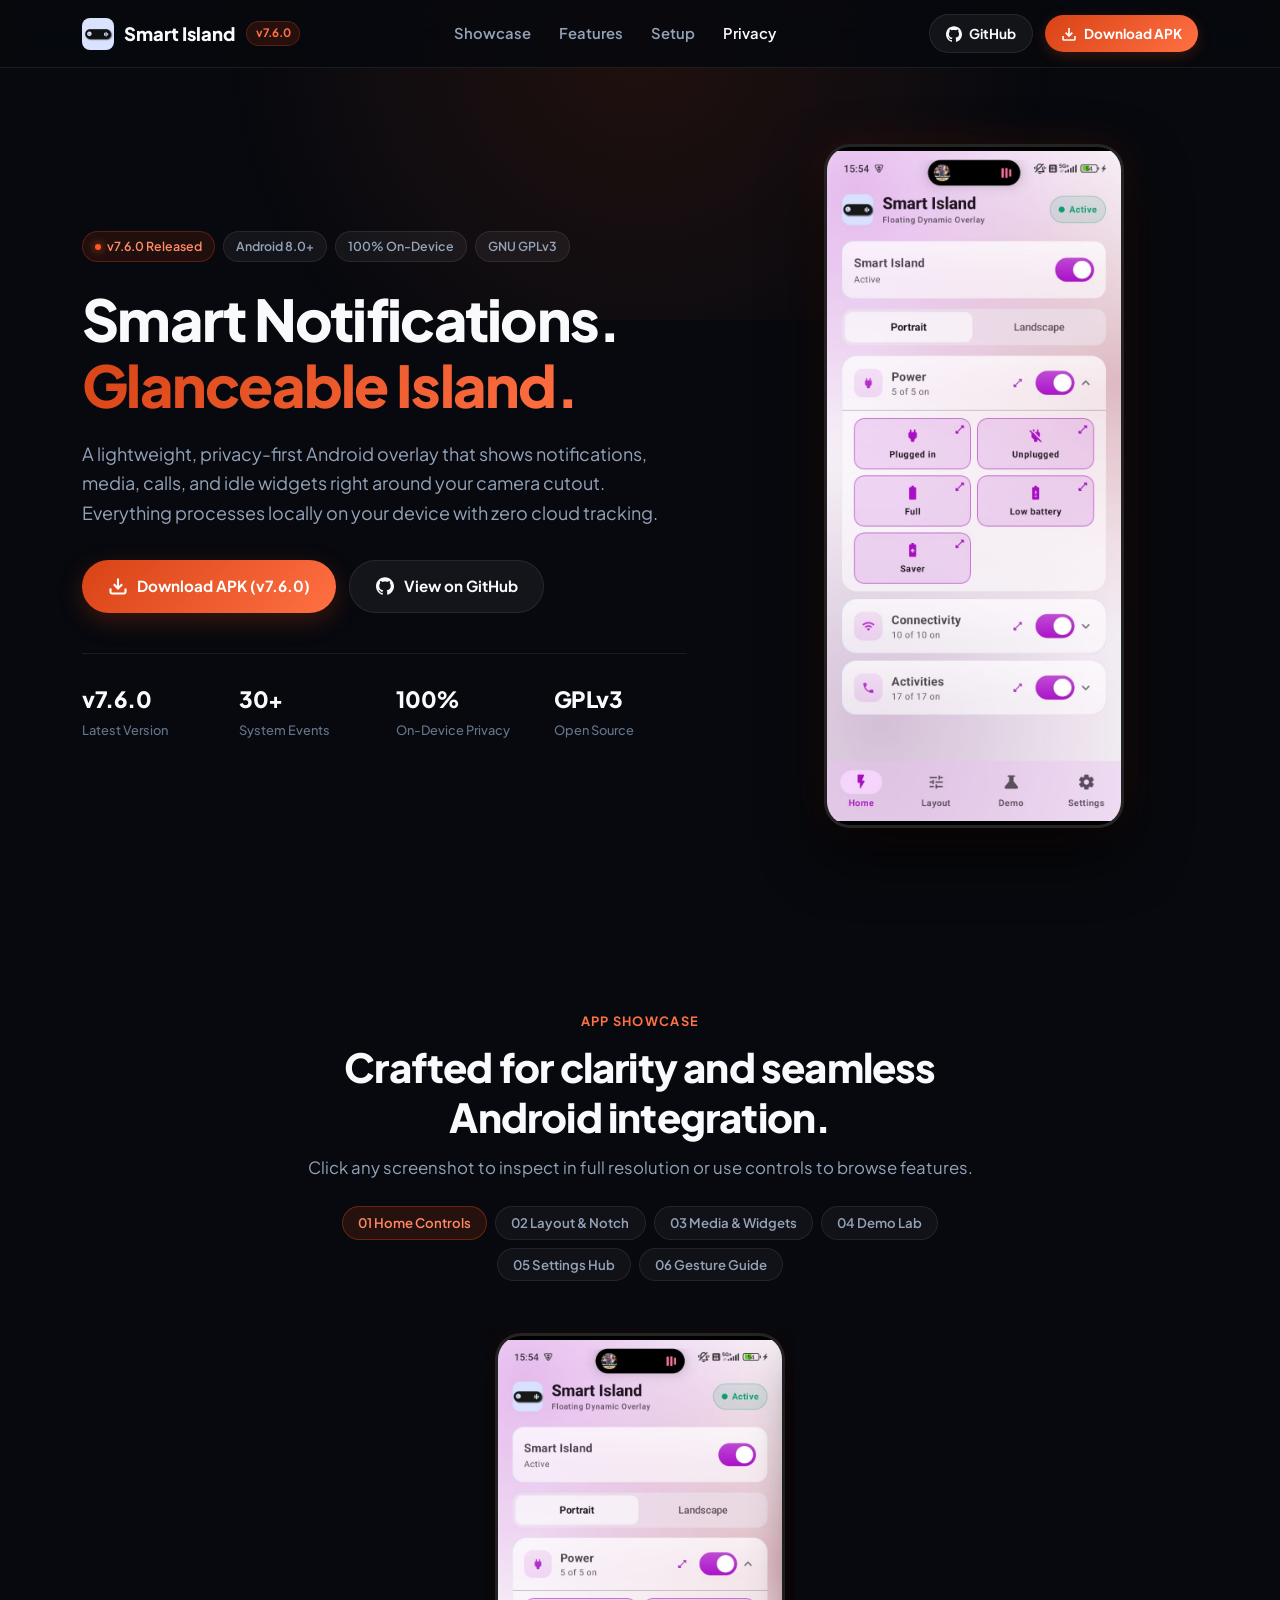
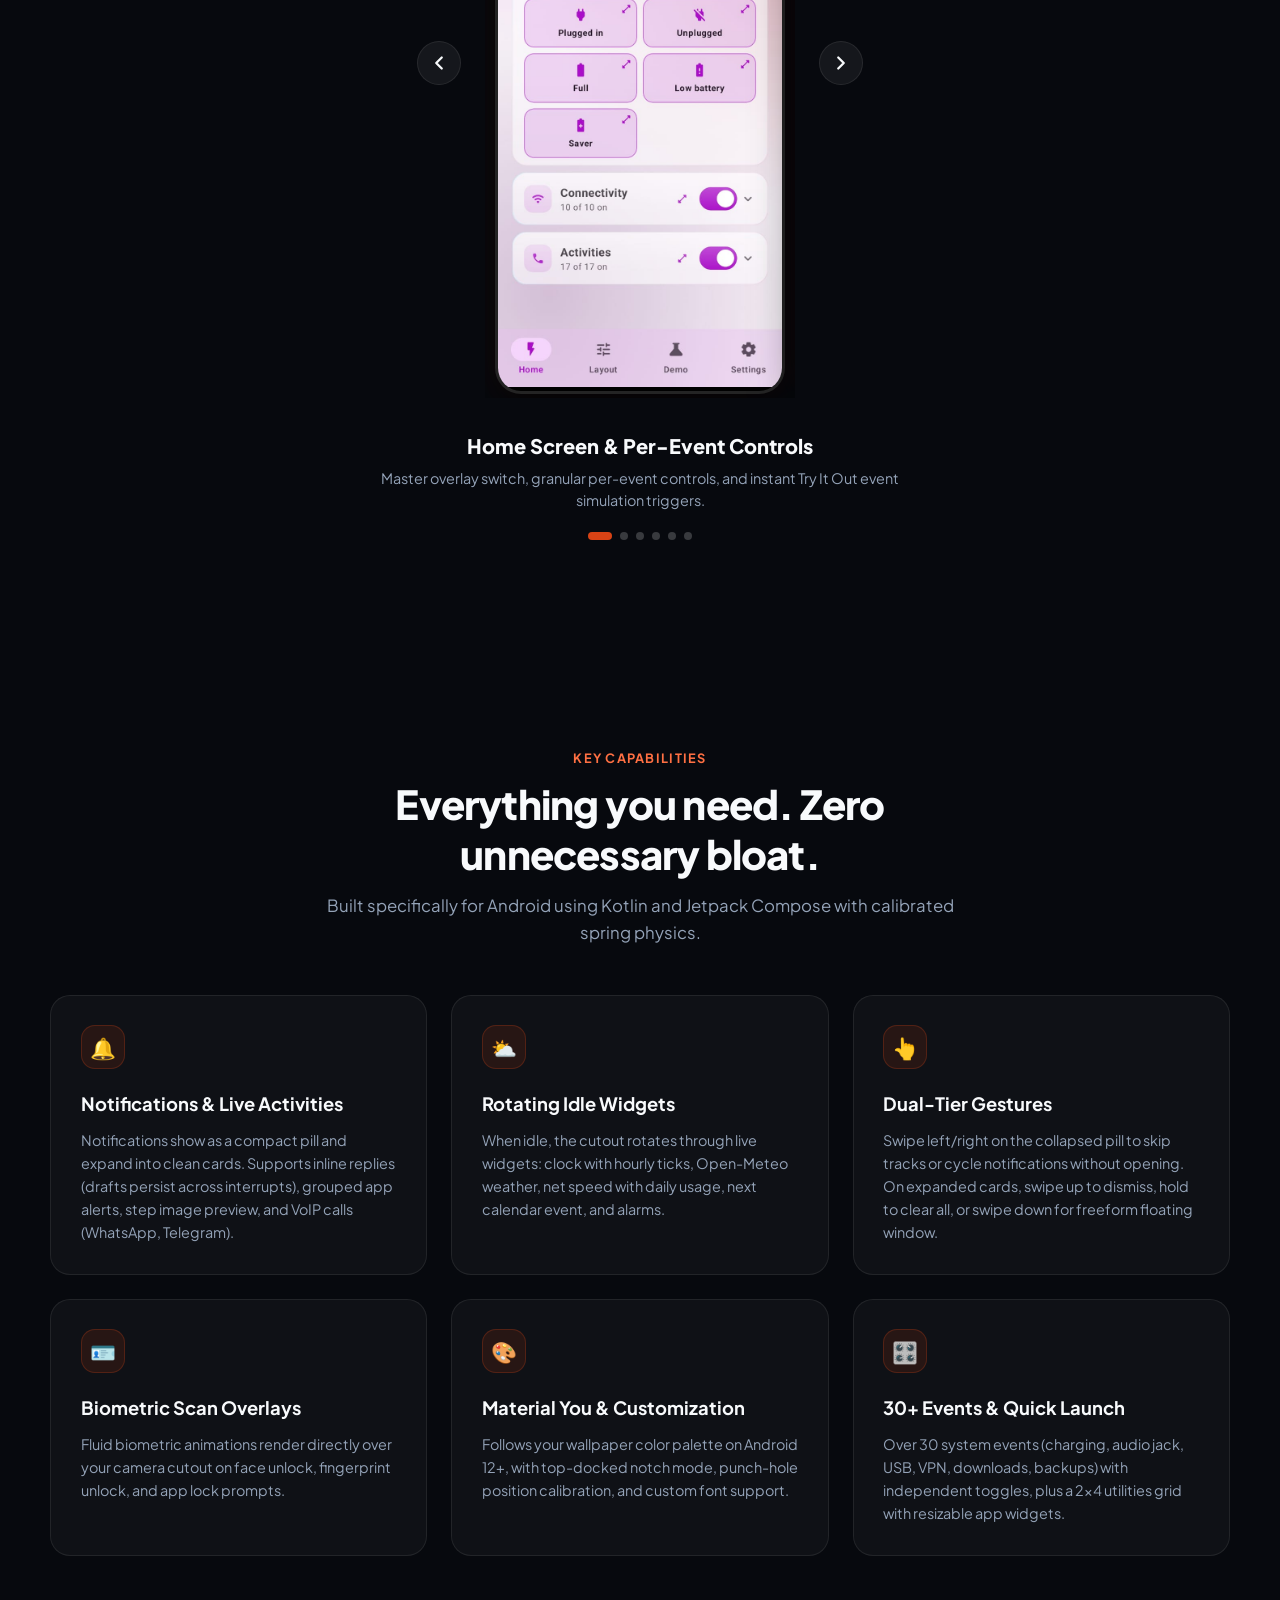
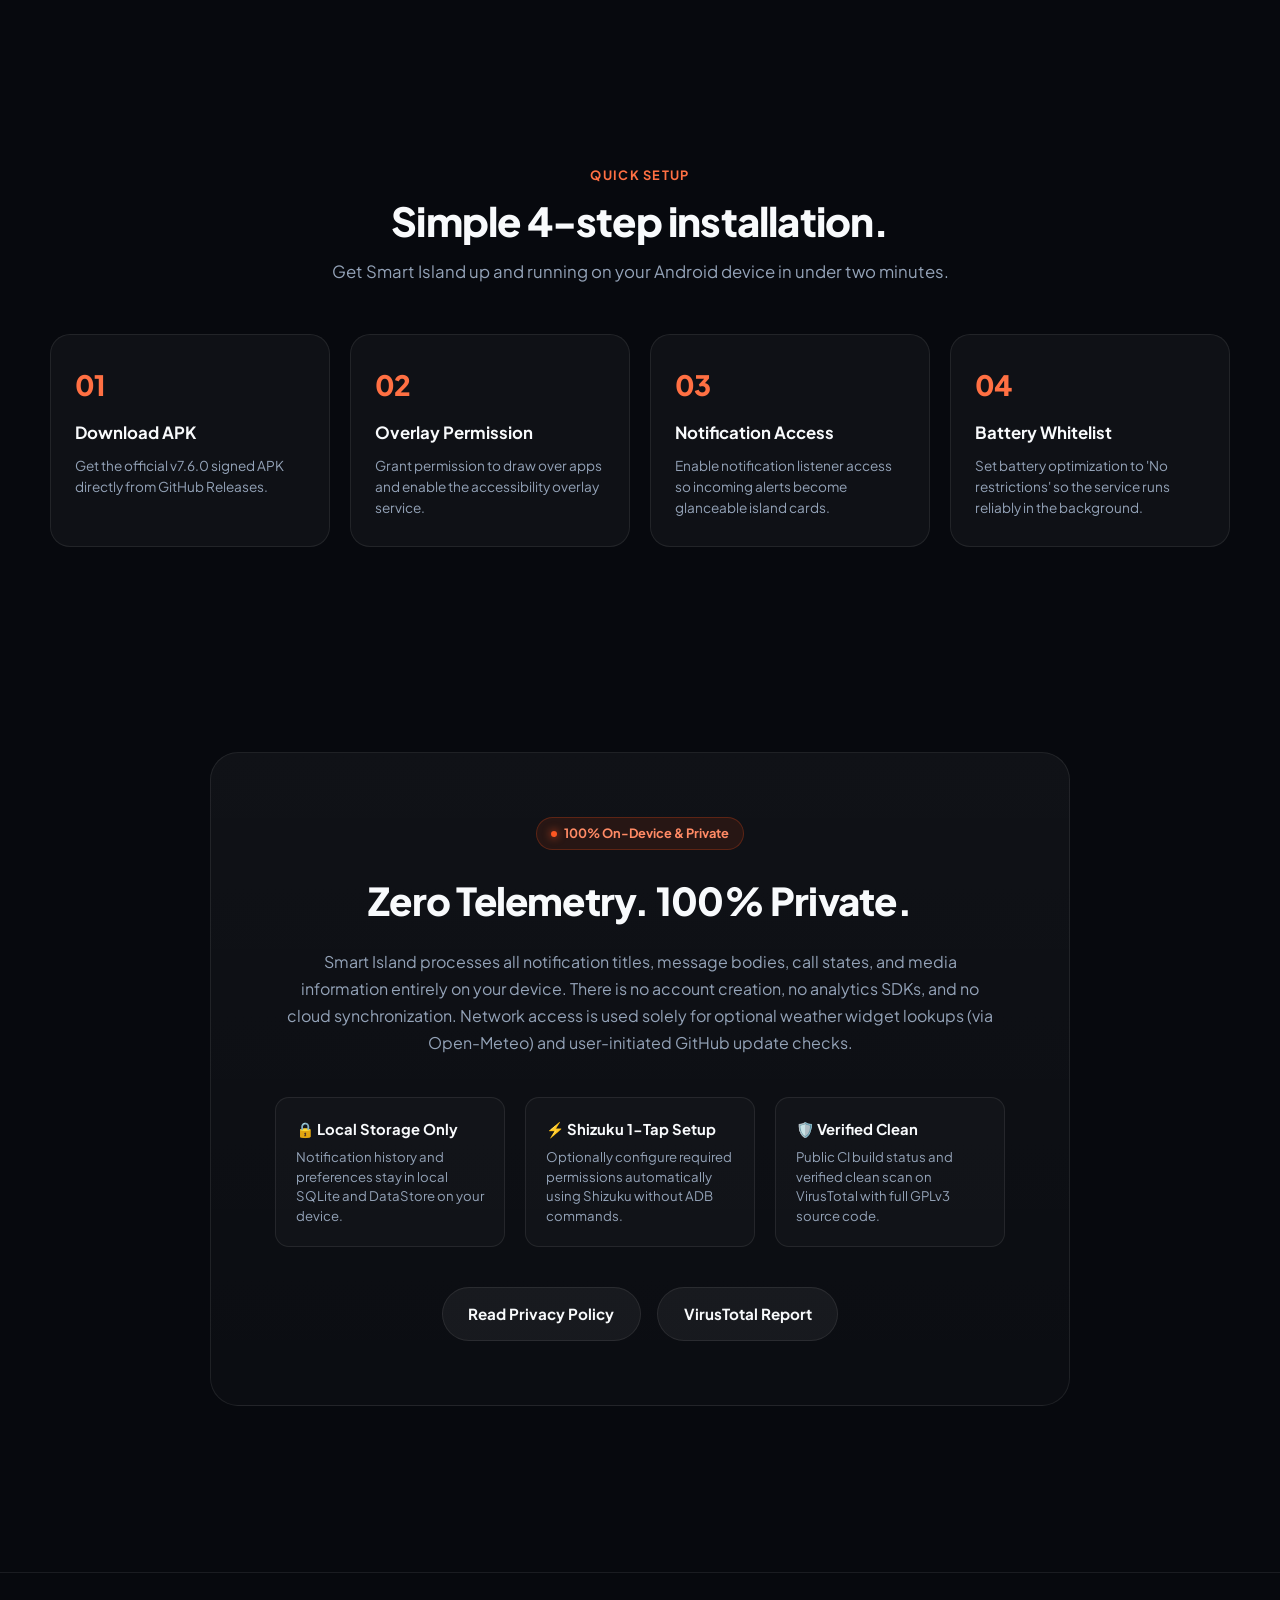
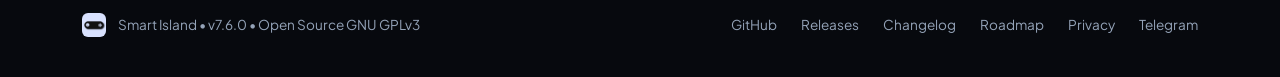
==== commit ef27d00f: "refactor: remove interactive island simulator and enhance showcase navigation tabs" ====
--- a/index.html
+++ b/index.html
@@ -84,7 +84,6 @@
       </button>
 
       <nav class="nav" data-nav>
-        <a href="#simulator">Simulator</a>
         <a href="#showcase">Showcase</a>
         <a href="#features">Features</a>
         <a href="#setup">Setup</a>
@@ -185,43 +184,11 @@
 
         <div class="hero-showcase">
           <div class="hero-phone-container">
-            <div class="phone-frame hero-phone">
-              <div class="phone-screen">
-                <img src="assets/screenshots/01_home_event_controls.jpg" alt="Smart Island interface showing home event controls" width="360" height="780" />
-              </div>
-            </div>
-          </div>
-        </div>
-      </div>
-    </section>
-
-    <!-- Interactive Simulator Section -->
-    <section class="section container interactive-sim-section" id="simulator">
-      <div class="section-head">
-        <p class="eyebrow">Interactive Simulator</p>
-        <h2>Experience Smart Island in your browser.</h2>
-        <p class="subtitle">Click any event mode to preview live activity cards, or click the island to toggle between collapsed and expanded states.</p>
-
-        <!-- Mode Pills -->
-        <div class="sim-mode-pills">
-          <button class="sim-pill active" data-mode="music">🎵 Music</button>
-          <button class="sim-pill" data-mode="idle">⛅ Idle Weather & Clock</button>
-          <button class="sim-pill" data-mode="nav">🧭 Navigation</button>
-          <button class="sim-pill" data-mode="timer">⏱️ Timer</button>
-          <button class="sim-pill" data-mode="call">📞 Phone Call</button>
-          <button class="sim-pill" data-mode="battery">⚡ Fast Charging</button>
-          <button class="sim-pill" data-mode="reply">💬 Inline Reply</button>
-        </div>
-      </div>
-
-      <div class="sim-stage" id="sim-stage">
-        <div class="sim-notch-frame">
-          <div class="camera-cutout"></div>
-          <div class="sim-island" id="sim-island" title="Click to expand or collapse">
-            <!-- Dynamic content injected by script.js -->
-          </div>
-        </div>
-        <p class="sim-hint">💡 Tap the island to expand or collapse. Swipe left/right on the collapsed pill to switch activities.</p>
+            <div class="hero-phone">
+              <img src="assets/screenshots/01_home_event_controls.jpg" alt="Smart Island home screen with per-event controls" />
+            </div>
+          </div>
+        </div>
       </div>
     </section>
 
@@ -230,7 +197,17 @@
       <div class="section-head">
         <p class="eyebrow">App Showcase</p>
         <h2>Crafted for clarity and seamless Android integration.</h2>
-        <p class="subtitle">Native Material 3 design, custom notch geometry calibration, live cards, and gesture controls.</p>
+        <p class="subtitle">Click any screenshot to inspect in full resolution or use controls to browse features.</p>
+
+        <!-- Screenshot Selector Tabs -->
+        <div class="showcase-tabs">
+          <button class="showcase-tab active" data-index="0">01 Home Controls</button>
+          <button class="showcase-tab" data-index="1">02 Layout & Notch</button>
+          <button class="showcase-tab" data-index="2">03 Media & Widgets</button>
+          <button class="showcase-tab" data-index="3">04 Demo Lab</button>
+          <button class="showcase-tab" data-index="4">05 Settings Hub</button>
+          <button class="showcase-tab" data-index="5">06 Gesture Guide</button>
+        </div>
       </div>
 
       <div class="showcase-slider">
--- a/styles.css
+++ b/styles.css
@@ -413,7 +413,7 @@
   margin-top: 0.15rem;
 }
 
-/* Hero Phone Mockup */
+/* Hero Phone Mockup - 100% Uncut Screenshot */
 .hero-showcase {
   display: flex;
   justify-content: center;
@@ -422,41 +422,32 @@
 
 .hero-phone-container {
   position: relative;
-}
-
-.phone-frame {
-  width: 290px;
-  height: 590px;
+  display: flex;
+  justify-content: center;
+}
+
+.hero-phone {
+  width: min(100%, 300px);
+  aspect-ratio: 702 / 1600;
+  height: auto;
   background: #000;
-  border: 8px solid #1a1e29;
-  border-radius: 44px;
+  border: 3px solid rgba(255, 255, 255, 0.14);
+  border-radius: 26px;
   overflow: hidden;
-  box-shadow: 0 25px 60px rgba(0, 0, 0, 0.7), 0 0 50px rgba(216, 67, 21, 0.15);
-  position: relative;
-}
-
-.phone-screen {
+  box-shadow: 0 25px 60px rgba(0, 0, 0, 0.75), 0 0 40px rgba(216, 67, 21, 0.15);
+}
+
+.hero-phone img {
   width: 100%;
   height: 100%;
-  overflow: hidden;
-  background: #000;
-}
-
-.phone-screen img {
-  width: 100%;
-  height: 100%;
-  object-fit: cover;
+  object-fit: contain;
   display: block;
 }
 
 /* ==========================================================================
-   Interactive Simulator Section
+   Showcase Slider Section - 100% Visible Screenshots
    ========================================================================== */
-.interactive-sim-section {
-  background: radial-gradient(circle at 50% 30%, rgba(255, 255, 255, 0.02) 0%, transparent 70%);
-}
-
-.sim-mode-pills {
+.showcase-tabs {
   display: flex;
   flex-wrap: wrap;
   justify-content: center;
@@ -464,8 +455,8 @@
   margin-top: 1.5rem;
 }
 
-.sim-pill {
-  padding: 0.5rem 1rem;
+.showcase-tab {
+  padding: 0.45rem 0.95rem;
   font-size: 0.825rem;
   font-weight: 600;
   border-radius: var(--radius-full);
@@ -475,279 +466,17 @@
   transition: var(--transition-fast);
 }
 
-.sim-pill:hover {
+.showcase-tab:hover {
   background: rgba(255, 255, 255, 0.08);
   color: var(--text-main);
 }
 
-.sim-pill.active {
+.showcase-tab.active {
   background: rgba(216, 67, 21, 0.15);
   border-color: rgba(216, 67, 21, 0.4);
   color: #ff8a65;
 }
 
-.sim-stage {
-  max-width: 580px;
-  margin: 2.5rem auto 0 auto;
-  display: flex;
-  flex-direction: column;
-  align-items: center;
-}
-
-.sim-notch-frame {
-  width: 100%;
-  min-height: 240px;
-  background: rgba(15, 20, 30, 0.7);
-  border: 1px solid var(--border-subtle);
-  border-radius: var(--radius-xl);
-  padding: 1.25rem 1.5rem 2rem 1.5rem;
-  display: flex;
-  flex-direction: column;
-  align-items: center;
-  position: relative;
-  box-shadow: 0 15px 40px rgba(0, 0, 0, 0.5);
-  backdrop-filter: blur(16px);
-  -webkit-backdrop-filter: blur(16px);
-}
-
-.camera-cutout {
-  width: 12px;
-  height: 12px;
-  border-radius: 50%;
-  background: #020203;
-  border: 1.5px solid #222736;
-  margin-bottom: 0.75rem;
-}
-
-.sim-island {
-  background: #000000;
-  border: 1px solid rgba(255, 255, 255, 0.12);
-  border-radius: 28px;
-  width: 250px;
-  min-height: 38px;
-  display: flex;
-  flex-direction: column;
-  align-items: center;
-  justify-content: center;
-  padding: 0.45rem 0.85rem;
-  cursor: pointer;
-  box-shadow: 0 8px 24px rgba(0, 0, 0, 0.75);
-  transition: width 0.35s cubic-bezier(0.2, 0.9, 0.3, 1.2),
-              min-height 0.35s cubic-bezier(0.2, 0.9, 0.3, 1.2),
-              border-radius 0.35s ease;
-  user-select: none;
-  overflow: hidden;
-}
-
-.sim-island.expanded {
-  width: 96%;
-  min-height: 140px;
-  border-radius: 24px;
-  padding: 1.1rem;
-  border-color: rgba(216, 67, 21, 0.3);
-}
-
-.sim-collapsed-inner {
-  display: flex;
-  align-items: center;
-  justify-content: space-between;
-  width: 100%;
-  font-size: 0.825rem;
-  font-weight: 600;
-}
-
-.sim-island.expanded .sim-collapsed-inner {
-  display: none;
-}
-
-.sim-expanded-inner {
-  display: none;
-  width: 100%;
-  flex-direction: column;
-  animation: fadeIn 0.25s ease forwards;
-}
-
-.sim-island.expanded .sim-expanded-inner {
-  display: flex;
-}
-
-@keyframes fadeIn {
-  from { opacity: 0; transform: translateY(4px); }
-  to { opacity: 1; transform: translateY(0); }
-}
-
-.sim-left, .sim-right {
-  display: flex;
-  align-items: center;
-  gap: 0.5rem;
-}
-
-.sim-icon-circle {
-  font-size: 0.9rem;
-}
-
-.sim-card-header {
-  display: flex;
-  align-items: center;
-  gap: 0.75rem;
-  width: 100%;
-}
-
-.sim-art {
-  width: 38px;
-  height: 38px;
-  border-radius: 10px;
-  background: rgba(255, 255, 255, 0.08);
-  display: flex;
-  align-items: center;
-  justify-content: center;
-  font-size: 1.2rem;
-  flex-shrink: 0;
-}
-
-.sim-meta {
-  flex: 1;
-  min-width: 0;
-}
-
-.sim-title {
-  font-size: 0.9rem;
-  font-weight: 700;
-  color: #fff;
-  white-space: nowrap;
-  overflow: hidden;
-  text-overflow: ellipsis;
-}
-
-.sim-subtitle {
-  font-size: 0.775rem;
-  color: var(--text-muted);
-  white-space: nowrap;
-  overflow: hidden;
-  text-overflow: ellipsis;
-}
-
-.sim-progress-bar {
-  width: 100%;
-  height: 4px;
-  background: rgba(255, 255, 255, 0.12);
-  border-radius: 4px;
-  margin: 0.85rem 0 0.5rem 0;
-  overflow: hidden;
-}
-
-.sim-progress-fill {
-  height: 100%;
-  background: var(--accent-gradient);
-  border-radius: 4px;
-}
-
-.sim-controls {
-  display: flex;
-  align-items: center;
-  justify-content: center;
-  gap: 1.5rem;
-  margin-top: 0.4rem;
-}
-
-.sim-control-btn {
-  color: #fff;
-  font-size: 1.05rem;
-  padding: 0.2rem 0.5rem;
-  transition: transform 0.15s ease;
-}
-
-.sim-control-btn:hover {
-  transform: scale(1.15);
-}
-
-.sim-action-row {
-  display: flex;
-  gap: 0.75rem;
-  margin-top: 0.85rem;
-  width: 100%;
-}
-
-.sim-btn-accept, .sim-btn-decline {
-  flex: 1;
-  padding: 0.5rem;
-  border-radius: var(--radius-sm);
-  font-size: 0.825rem;
-  font-weight: 700;
-  text-align: center;
-}
-
-.sim-btn-accept {
-  background: #2e7d32;
-  color: #fff;
-}
-
-.sim-btn-decline {
-  background: #c62828;
-  color: #fff;
-}
-
-.sim-input-row {
-  display: flex;
-  gap: 0.5rem;
-  margin-top: 0.75rem;
-  width: 100%;
-}
-
-.sim-input-row input {
-  flex: 1;
-  background: rgba(255, 255, 255, 0.08);
-  border: 1px solid var(--border-subtle);
-  border-radius: var(--radius-sm);
-  padding: 0.45rem 0.75rem;
-  color: #fff;
-  font-size: 0.825rem;
-  outline: none;
-}
-
-.sim-input-row button {
-  background: var(--accent-orange);
-  color: #fff;
-  padding: 0.45rem 0.85rem;
-  border-radius: var(--radius-sm);
-  font-weight: 700;
-  font-size: 0.825rem;
-}
-
-.sim-bars {
-  display: flex;
-  align-items: flex-end;
-  gap: 2px;
-  height: 12px;
-}
-
-.sim-bar {
-  width: 2px;
-  background: var(--accent-light);
-  border-radius: 1px;
-  animation: barBounce 1s ease-in-out infinite alternate;
-}
-
-.sim-bar:nth-child(1) { height: 40%; animation-delay: 0.1s; }
-.sim-bar:nth-child(2) { height: 90%; animation-delay: 0.3s; }
-.sim-bar:nth-child(3) { height: 60%; animation-delay: 0.2s; }
-.sim-bar:nth-child(4) { height: 80%; animation-delay: 0.4s; }
-
-@keyframes barBounce {
-  0% { transform: scaleY(0.4); }
-  100% { transform: scaleY(1); }
-}
-
-.sim-hint {
-  font-size: 0.825rem;
-  color: var(--text-dim);
-  text-align: center;
-  margin-top: 1rem;
-}
-
-/* ==========================================================================
-   Showcase Slider Section
-   ========================================================================== */
 .showcase-slider {
   display: flex;
   align-items: center;
@@ -780,13 +509,13 @@
 
 .showcase-track-wrapper {
   overflow: hidden;
-  max-width: 320px;
+  max-width: 310px;
   width: 100%;
 }
 
 .showcase-track {
   display: flex;
-  transition: transform 0.4s cubic-bezier(0.16, 1, 0.3, 1);
+  transition: transform 0.35s cubic-bezier(0.16, 1, 0.3, 1);
 }
 
 .showcase-card {
@@ -794,27 +523,30 @@
   display: flex;
   justify-content: center;
   cursor: pointer;
+  padding: 0.25rem 0;
 }
 
 .showcase-phone-frame {
-  width: 280px;
-  height: 570px;
+  width: min(100%, 290px);
+  aspect-ratio: 702 / 1600;
+  height: auto;
   background: #000;
-  border: 7px solid #1a1e29;
-  border-radius: 40px;
+  border: 3px solid rgba(255, 255, 255, 0.14);
+  border-radius: 26px;
   overflow: hidden;
-  box-shadow: 0 20px 50px rgba(0, 0, 0, 0.6);
-  transition: transform 0.25s ease;
+  box-shadow: 0 20px 50px rgba(0, 0, 0, 0.7), 0 0 30px rgba(216, 67, 21, 0.1);
+  transition: transform 0.25s ease, border-color 0.25s ease;
 }
 
 .showcase-phone-frame:hover {
-  transform: scale(1.02);
+  transform: translateY(-4px);
+  border-color: rgba(216, 67, 21, 0.45);
 }
 
 .showcase-phone-frame img {
   width: 100%;
   height: 100%;
-  object-fit: cover;
+  object-fit: contain;
   display: block;
 }
 
@@ -1078,14 +810,14 @@
 }
 
 /* ==========================================================================
-   Lightbox Modal Preview
+   Lightbox Modal Preview - 100% Uncut
    ========================================================================== */
 .lightbox {
   position: fixed;
   inset: 0;
-  background: rgba(0, 0, 0, 0.88);
-  backdrop-filter: blur(12px);
-  -webkit-backdrop-filter: blur(12px);
+  background: rgba(0, 0, 0, 0.9);
+  backdrop-filter: blur(14px);
+  -webkit-backdrop-filter: blur(14px);
   z-index: 200;
   display: none;
   align-items: center;
@@ -1124,17 +856,25 @@
 }
 
 .lightbox-phone-frame {
-  max-height: 75vh;
-  border-radius: 36px;
-  border: 6px solid #222736;
+  max-height: 84vh;
+  width: auto;
+  aspect-ratio: 702 / 1600;
+  border-radius: 24px;
+  border: 3px solid rgba(255, 255, 255, 0.2);
   overflow: hidden;
-  box-shadow: 0 25px 60px rgba(0, 0, 0, 0.8);
+  box-shadow: 0 25px 70px rgba(0, 0, 0, 0.9);
+  background: #000;
+  display: flex;
+  align-items: center;
+  justify-content: center;
 }
 
 .lightbox-phone-frame img {
-  max-height: 75vh;
+  max-height: 84vh;
   width: auto;
+  max-width: 90vw;
   object-fit: contain;
+  display: block;
 }
 
 .lightbox-caption {
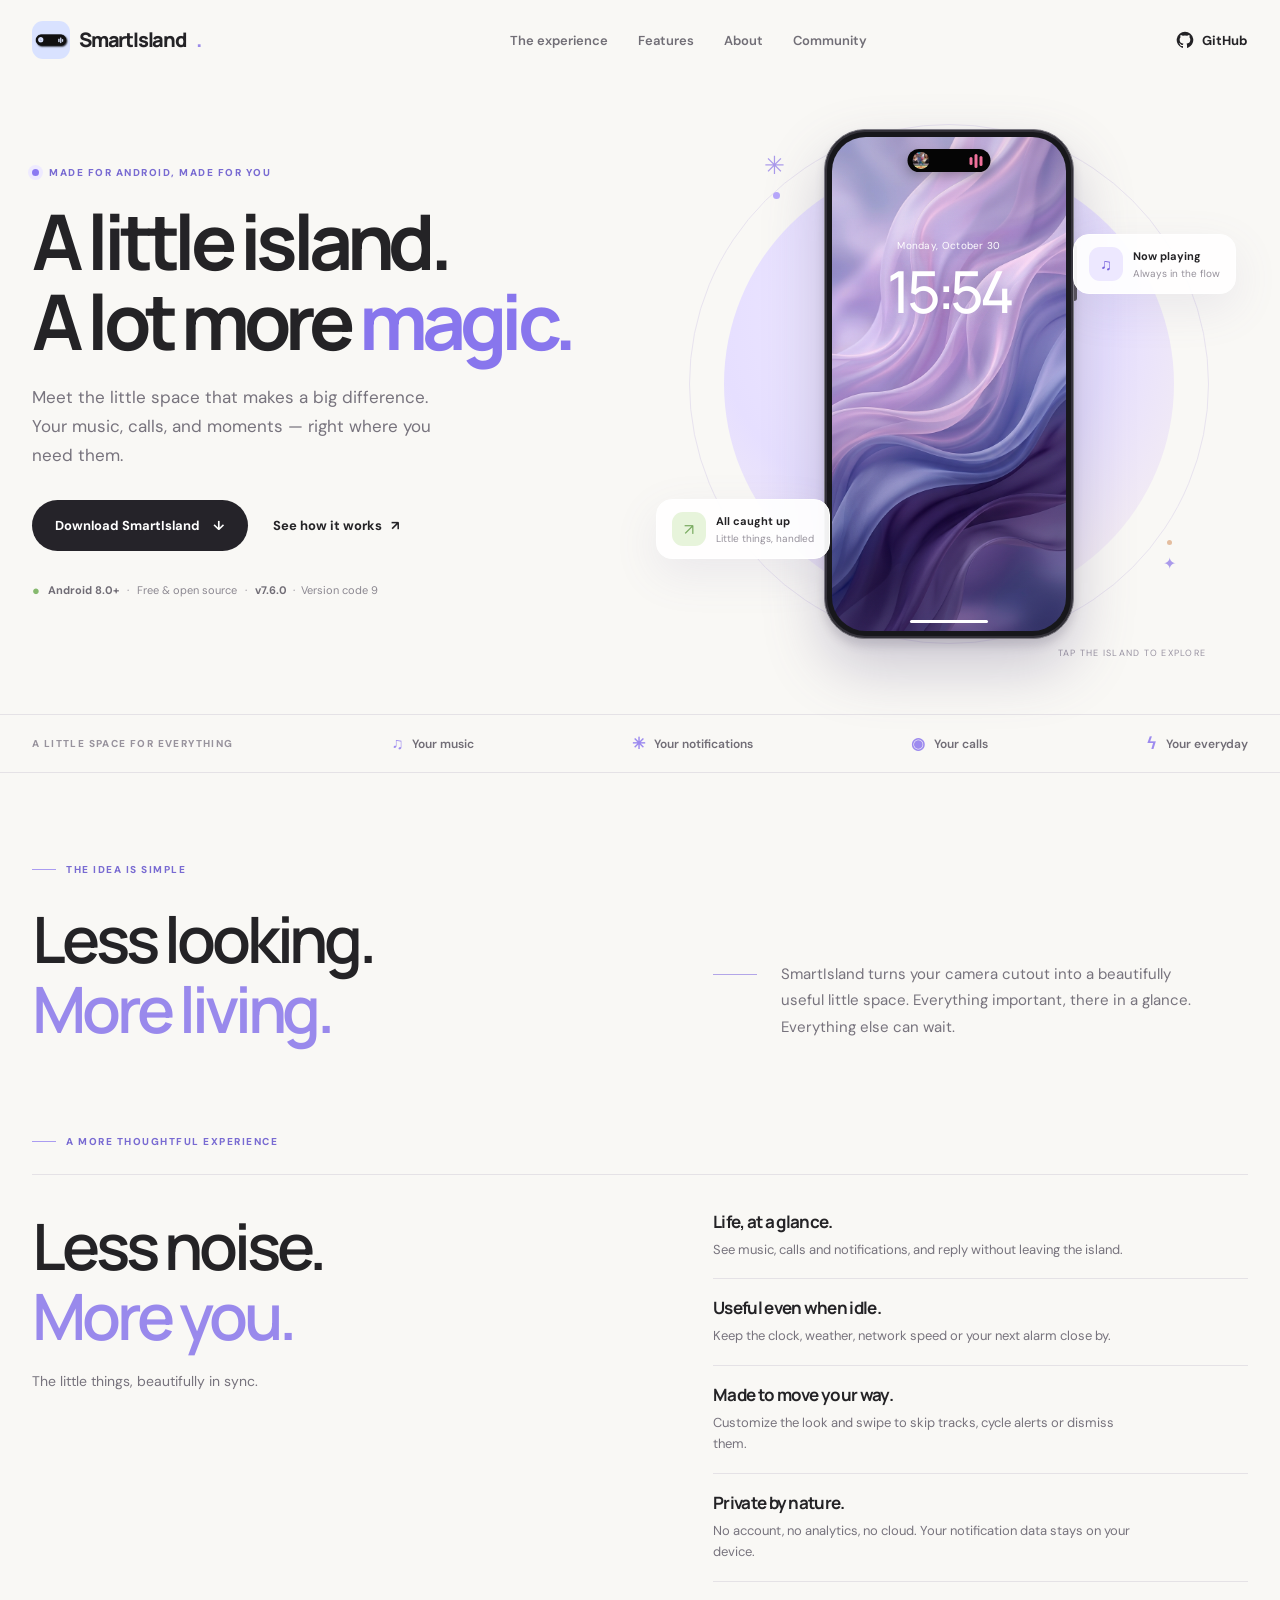
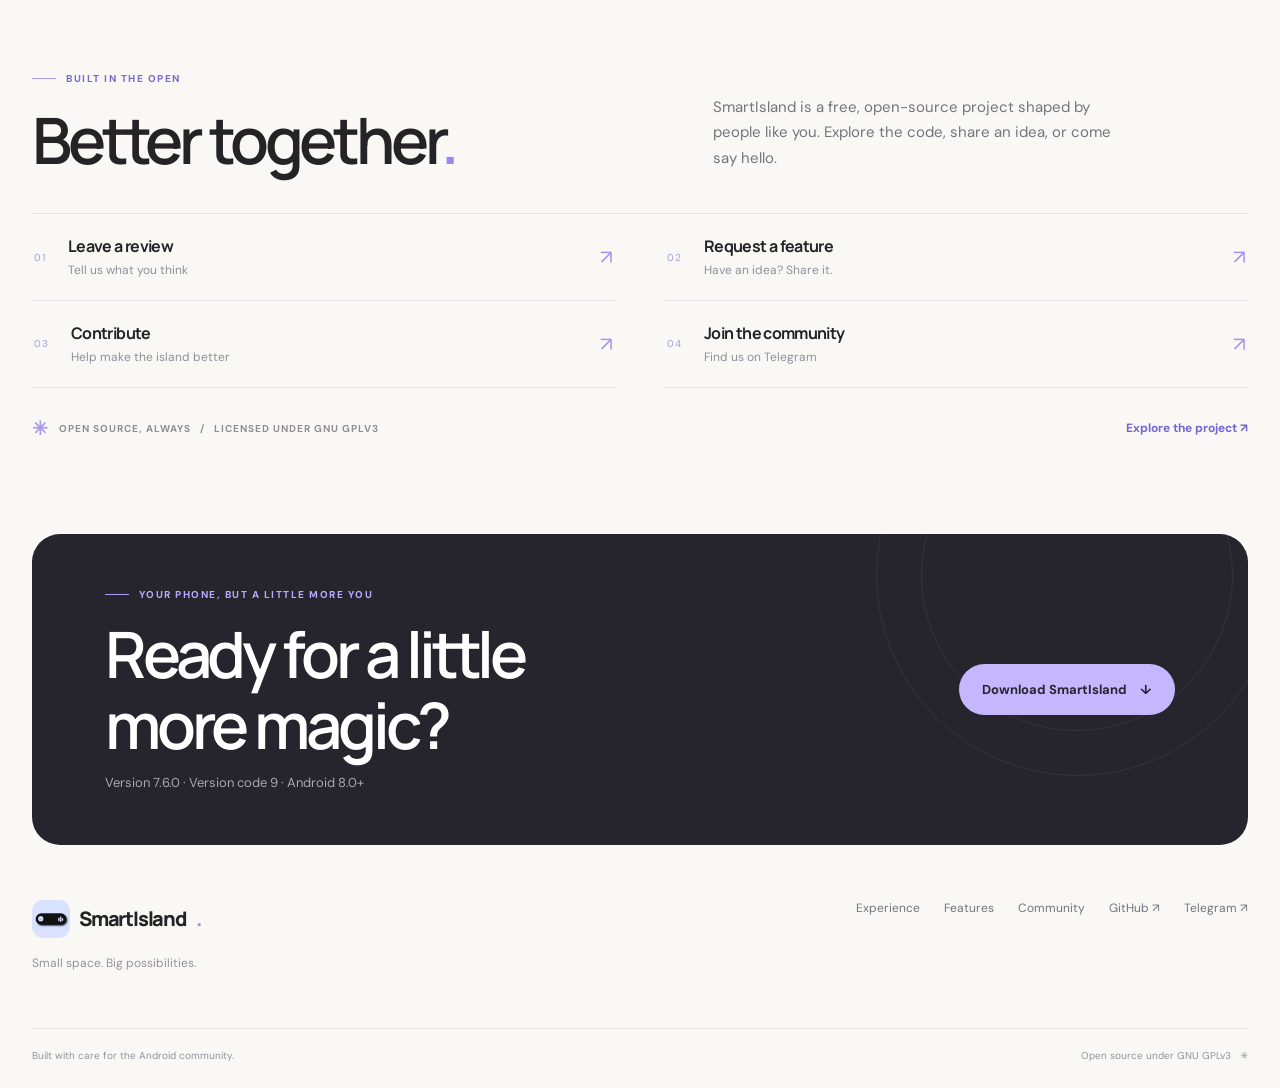
==== commit bf080abb: "New WebUI Release" ====
--- a/index.html
+++ b/index.html
@@ -1,465 +1,20 @@
 <!doctype html>
 <html lang="en">
-
 <head>
-  <meta charset="utf-8" />
-  <meta name="viewport" content="width=device-width, initial-scale=1.0, maximum-scale=5.0" />
-  <meta name="description"
-    content="Smart Island v7.6.0 is a lightweight, privacy-first Android overlay that shows notifications, media, calls, and idle widgets around your camera cutout." />
-  <meta name="author" content="Animesh Gupta" />
-  <meta name="keywords"
-    content="Smart Island, Android overlay, Dynamic Island, Android notifications, Jetpack Compose, open source, spring physics, idle widgets, weather widget, multilingual, dual tier gestures, Shizuku, v7.6" />
-  <meta name="robots" content="index, follow" />
-  <meta name="theme-color" content="#06080d" />
-  <title>Smart Island v7.6.0 | Dynamic Android Notification Overlay</title>
-
-  <!-- Canonical Link -->
-  <link rel="canonical" href="https://smartisland.vercel.app/" />
-
-  <!-- Open Graph / Facebook -->
-  <meta property="og:type" content="website" />
-  <meta property="og:url" content="https://smartisland.vercel.app/" />
-  <meta property="og:title" content="Smart Island v7.6.0 | Dynamic Android Notification Overlay" />
-  <meta property="og:description"
-    content="A lightweight, privacy-first Android overlay that shows notifications, media, calls, and idle widgets around your camera cutout." />
-  <meta property="og:image" content="https://smartisland.vercel.app/assets/logo.png" />
-  <meta property="og:site_name" content="Smart Island" />
-
-  <!-- Twitter -->
-  <meta name="twitter:card" content="summary_large_image" />
-  <meta name="twitter:url" content="https://smartisland.vercel.app/" />
-  <meta name="twitter:title" content="Smart Island v7.6.0 | Dynamic Android Notification Overlay" />
-  <meta name="twitter:description"
-    content="A lightweight, privacy-first Android overlay that shows notifications, media, calls, and idle widgets around your camera cutout." />
-  <meta name="twitter:image" content="https://smartisland.vercel.app/assets/logo.png" />
-
-  <!-- Favicons & Preconnect -->
-  <link rel="icon" href="assets/logo-mark.png" />
-  <link rel="apple-touch-icon" href="assets/logo.png" />
-  <link rel="preconnect" href="https://fonts.googleapis.com" />
-  <link rel="preconnect" href="https://fonts.gstatic.com" crossorigin />
-  <link rel="stylesheet" href="styles.css" />
-
-  <!-- Structured Data / JSON-LD -->
-  <script type="application/ld+json">
-  {
-    "@context": "https://schema.org",
-    "@type": "SoftwareApplication",
-    "name": "Smart Island",
-    "operatingSystem": "Android 8.0+",
-    "applicationCategory": "UtilitiesApplication",
-    "downloadUrl": "https://github.com/agupta07505/SmartIsland/releases/download/v7.6.0/SmartIsland-v7.6.0.apk",
-    "description": "A lightweight, privacy-first Android overlay that shows notifications, media, calls, and idle widgets around your camera cutout.",
-    "author": {
-      "@type": "Person",
-      "name": "Animesh Gupta",
-      "email": "agupta.07505@gmail.com"
-    },
-    "offers": {
-      "@type": "Offer",
-      "price": "0",
-      "priceCurrency": "USD"
-    },
-    "softwareVersion": "7.6.0",
-    "license": "https://github.com/agupta07505/SmartIsland/blob/main/LICENSE",
-    "codeRepository": "https://github.com/agupta07505/SmartIsland"
-  }
-  </script>
+<meta charset="utf-8"><meta name="viewport" content="width=device-width,initial-scale=1"><meta name="theme-color" content="#f8f7f3">
+<link rel="icon" href="assets/images/logo.png" type="image/png">
+<title>SmartIsland — A little more magic for Android</title>
+<meta name="description" content="Meet SmartIsland, the open-source Android overlay that brings your notifications, music, calls and more to life.">
+<link rel="preconnect" href="https://fonts.googleapis.com"><link rel="preconnect" href="https://fonts.gstatic.com" crossorigin><link href="https://fonts.googleapis.com/css2?family=DM+Sans:wght@400;500;600;700&family=Manrope:wght@400;500;600;700;800&display=swap" rel="stylesheet">
+<link rel="stylesheet" href="assets/css/styles.css">
 </head>
-
 <body>
-  <!-- Header -->
-  <header class="site-header">
-    <div class="container header-container">
-      <a class="brand" href="#top" aria-label="Smart Island Home">
-        <img src="assets/logo.png" alt="Smart Island Logo" width="32" height="32" />
-        <span class="brand-name">Smart Island</span>
-        <span class="version-pill">v7.6.0</span>
-      </a>
-
-      <button class="nav-toggle" type="button" aria-label="Toggle navigation menu" aria-expanded="false" data-nav-toggle>
-        <span class="bar"></span>
-        <span class="bar"></span>
-        <span class="bar"></span>
-      </button>
-
-      <nav class="nav" data-nav>
-        <a href="#showcase">Showcase</a>
-        <a href="#features">Features</a>
-        <a href="#setup">Setup</a>
-        <a href="#privacy">Privacy</a>
-        <div class="nav-mobile-actions">
-          <a class="header-btn primary" href="https://github.com/agupta07505/SmartIsland/releases/download/v7.6.0/SmartIsland-v7.6.0.apk">
-            <svg width="16" height="16" viewBox="0 0 24 24" fill="none" stroke="currentColor" stroke-width="2.5">
-              <path d="M21 15v4a2 2 0 0 1-2 2H5a2 2 0 0 1-2-2v-4" />
-              <polyline points="7 10 12 15 17 10" />
-              <line x1="12" y1="15" x2="12" y2="3" />
-            </svg>
-            <span>Download APK</span>
-          </a>
-        </div>
-      </nav>
-
-      <div class="header-actions">
-        <a class="header-btn secondary" href="https://github.com/agupta07505/SmartIsland" target="_blank" rel="noopener">
-          <svg width="16" height="16" viewBox="0 0 24 24" fill="currentColor">
-            <path d="M12 .297c-6.63 0-12 5.373-12 12 0 5.303 3.438 9.8 8.205 11.385.6.113.82-.258.82-.577 0-.285-.01-1.04-.015-2.04-3.338.724-4.042-1.61-4.042-1.61C4.422 18.07 3.633 17.7 3.633 17.7c-1.087-.744.084-.729.084-.729 1.205.084 1.838 1.236 1.838 1.236 1.07 1.835 2.809 1.305 3.495.998.108-.776.417-1.305.76-1.605-2.665-.3-5.466-1.332-5.466-5.93 0-1.31.465-2.38 1.235-3.22-.135-.303-.54-1.523.105-3.176 0 0 1.005-.322 3.3 1.23.96-.267 1.98-.399 3-.405 1.02.006 2.04.138 3 .405 2.28-1.552 3.285-1.23 3.285-1.23.645 1.653.24 2.873.12 3.176.765.84 1.23 1.91 1.23 3.22 0 4.61-2.805 5.625-5.475 5.92.42.36.81 1.096.81 2.22 0 1.606-.015 2.896-.015 3.286 0 .315.21.69.825.57C20.565 22.092 24 17.592 24 12.297c0-6.627-5.373-12-12-12" />
-          </svg>
-          <span>GitHub</span>
-        </a>
-        <a class="header-btn primary" href="https://github.com/agupta07505/SmartIsland/releases/download/v7.6.0/SmartIsland-v7.6.0.apk">
-          <svg width="16" height="16" viewBox="0 0 24 24" fill="none" stroke="currentColor" stroke-width="2.5">
-            <path d="M21 15v4a2 2 0 0 1-2 2H5a2 2 0 0 1-2-2v-4" />
-            <polyline points="7 10 12 15 17 10" />
-            <line x1="12" y1="15" x2="12" y2="3" />
-          </svg>
-          <span>Download APK</span>
-        </a>
-      </div>
-    </div>
-  </header>
-
-  <main id="top">
-    <!-- Hero Section -->
-    <section class="hero section">
-      <div class="container hero-container">
-        <div class="hero-copy">
-          <div class="hero-badges">
-            <span class="badge highlight">
-              <span class="badge-dot"></span> v7.6.0 Released
-            </span>
-            <span class="badge">
-              Android 8.0+
-            </span>
-            <span class="badge">
-              100% On-Device
-            </span>
-            <span class="badge">
-              GNU GPLv3
-            </span>
-          </div>
-
-          <h1>Smart Notifications. <br /><span class="gradient-text">Glanceable Island.</span></h1>
-
-          <p class="hero-text">
-            A lightweight, privacy-first Android overlay that shows notifications, media, calls, and idle widgets right around your camera cutout. Everything processes locally on your device with zero cloud tracking.
-          </p>
-
-          <div class="hero-actions">
-            <a class="btn-hero primary" href="https://github.com/agupta07505/SmartIsland/releases/download/v7.6.0/SmartIsland-v7.6.0.apk">
-              <svg width="20" height="20" viewBox="0 0 24 24" fill="none" stroke="currentColor" stroke-width="2.5">
-                <path d="M21 15v4a2 2 0 0 1-2 2H5a2 2 0 0 1-2-2v-4" />
-                <polyline points="7 10 12 15 17 10" />
-                <line x1="12" y1="15" x2="12" y2="3" />
-              </svg>
-              <span>Download APK (v7.6.0)</span>
-            </a>
-            <a class="btn-hero secondary" href="https://github.com/agupta07505/SmartIsland" target="_blank" rel="noopener">
-              <svg width="18" height="18" viewBox="0 0 24 24" fill="currentColor">
-                <path d="M12 .297c-6.63 0-12 5.373-12 12 0 5.303 3.438 9.8 8.205 11.385.6.113.82-.258.82-.577 0-.285-.01-1.04-.015-2.04-3.338.724-4.042-1.61-4.042-1.61C4.422 18.07 3.633 17.7 3.633 17.7c-1.087-.744.084-.729.084-.729 1.205.084 1.838 1.236 1.838 1.236 1.07 1.835 2.809 1.305 3.495.998.108-.776.417-1.305.76-1.605-2.665-.3-5.466-1.332-5.466-5.93 0-1.31.465-2.38 1.235-3.22-.135-.303-.54-1.523.105-3.176 0 0 1.005-.322 3.3 1.23.96-.267 1.98-.399 3-.405 1.02.006 2.04.138 3 .405 2.28-1.552 3.285-1.23 3.285-1.23.645 1.653.24 2.873.12 3.176.765.84 1.23 1.91 1.23 3.22 0 4.61-2.805 5.625-5.475 5.92.42.36.81 1.096.81 2.22 0 1.606-.015 2.896-.015 3.286 0 .315.21.69.825.57C20.565 22.092 24 17.592 24 12.297c0-6.627-5.373-12-12-12" />
-              </svg>
-              <span>View on GitHub</span>
-            </a>
-          </div>
-
-          <div class="stats-banner">
-            <div class="stat-item">
-              <div class="stat-number">v7.6.0</div>
-              <div class="stat-label">Latest Version</div>
-            </div>
-            <div class="stat-item">
-              <div class="stat-number">30+</div>
-              <div class="stat-label">System Events</div>
-            </div>
-            <div class="stat-item">
-              <div class="stat-number">100%</div>
-              <div class="stat-label">On-Device Privacy</div>
-            </div>
-            <div class="stat-item">
-              <div class="stat-number">GPLv3</div>
-              <div class="stat-label">Open Source</div>
-            </div>
-          </div>
-        </div>
-
-        <div class="hero-showcase">
-          <div class="hero-phone-container">
-            <div class="hero-phone">
-              <img src="assets/screenshots/01_home_event_controls.jpg" alt="Smart Island home screen with per-event controls" />
-            </div>
-          </div>
-        </div>
-      </div>
-    </section>
-
-    <!-- Screenshots Showcase Section -->
-    <section class="section container screenshots-section" id="showcase">
-      <div class="section-head">
-        <p class="eyebrow">App Showcase</p>
-        <h2>Crafted for clarity and seamless Android integration.</h2>
-        <p class="subtitle">Click any screenshot to inspect in full resolution or use controls to browse features.</p>
-
-        <!-- Screenshot Selector Tabs -->
-        <div class="showcase-tabs">
-          <button class="showcase-tab active" data-index="0">01 Home Controls</button>
-          <button class="showcase-tab" data-index="1">02 Layout & Notch</button>
-          <button class="showcase-tab" data-index="2">03 Media & Widgets</button>
-          <button class="showcase-tab" data-index="3">04 Demo Lab</button>
-          <button class="showcase-tab" data-index="4">05 Settings Hub</button>
-          <button class="showcase-tab" data-index="5">06 Gesture Guide</button>
-        </div>
-      </div>
-
-      <div class="showcase-slider">
-        <button class="slider-btn prev" id="slider-prev" aria-label="Previous screenshot">
-          <svg viewBox="0 0 24 24" width="22" height="22">
-            <path d="M15 18l-6-6 6-6" stroke="currentColor" stroke-width="2.5" stroke-linecap="round" stroke-linejoin="round" fill="none" />
-          </svg>
-        </button>
-
-        <div class="showcase-track-wrapper">
-          <div class="showcase-track" id="showcase-track">
-            <!-- Card 1 -->
-            <div class="showcase-card active" data-index="0"
-              data-title="Home Screen & Per-Event Controls"
-              data-desc="Master overlay switch, granular per-event controls, and instant Try It Out event simulation triggers."
-              data-img="assets/screenshots/01_home_event_controls.jpg">
-              <div class="showcase-phone-frame">
-                <img src="assets/screenshots/01_home_event_controls.jpg" alt="Home Screen and Per-Event Controls" loading="lazy" />
-              </div>
-            </div>
-
-            <!-- Card 2 -->
-            <div class="showcase-card" data-index="1"
-              data-title="Notch & Layout Calibration"
-              data-desc="Precision sliders for island dimensions, top-docked notch mode, X/Y offsets, and corner radius."
-              data-img="assets/screenshots/02_layout_appearance_controls.jpg">
-              <div class="showcase-phone-frame">
-                <img src="assets/screenshots/02_layout_appearance_controls.jpg" alt="Layout and Appearance Controls" loading="lazy" />
-              </div>
-            </div>
-
-            <!-- Card 3 -->
-            <div class="showcase-card" data-index="2"
-              data-title="Media Player & Idle Widgets"
-              data-desc="Fluid music playback island with wavy progress visualizer, album art glow, and cutout rotating idle widgets."
-              data-img="assets/screenshots/03_media_player_idle_widgets.jpg">
-              <div class="showcase-phone-frame">
-                <img src="assets/screenshots/03_media_player_idle_widgets.jpg" alt="Media Player Island and Idle Widgets" loading="lazy" />
-              </div>
-            </div>
-
-            <!-- Card 4 -->
-            <div class="showcase-card" data-index="3"
-              data-title="Demo Lab & Live Card Overlays"
-              data-desc="Interactive demo testing environment for previewing turn-by-turn navigation cards, timer tickers, and incoming calls."
-              data-img="assets/screenshots/04_demo_lab_live_overlays.jpg">
-              <div class="showcase-phone-frame">
-                <img src="assets/screenshots/04_demo_lab_live_overlays.jpg" alt="Demo Lab and Live Card Overlays" loading="lazy" />
-              </div>
-            </div>
-
-            <!-- Card 5 -->
-            <div class="showcase-card" data-index="4"
-              data-title="Settings & Customization Hub"
-              data-desc="Material 3 settings interface with in-settings search, Shizuku 1-tap setup, and backup & restore."
-              data-img="assets/screenshots/05_settings_overview.jpg">
-              <div class="showcase-phone-frame">
-                <img src="assets/screenshots/05_settings_overview.jpg" alt="Settings and Customization Hub" loading="lazy" />
-              </div>
-            </div>
-
-            <!-- Card 6 -->
-            <div class="showcase-card" data-index="5"
-              data-title="Gesture Guide & In-Pill Playground"
-              data-desc="Interactive training ground for dual-tier gestures: collapsed pill swipe left/right and expanded card swipe/dismiss actions."
-              data-img="assets/screenshots/06_gesture_guide_playground.jpg">
-              <div class="showcase-phone-frame">
-                <img src="assets/screenshots/06_gesture_guide_playground.jpg" alt="Gesture Guide and Playground" loading="lazy" />
-              </div>
-            </div>
-          </div>
-        </div>
-
-        <button class="slider-btn next" id="slider-next" aria-label="Next screenshot">
-          <svg viewBox="0 0 24 24" width="22" height="22">
-            <path d="M9 18l6-6-6-6" stroke="currentColor" stroke-width="2.5" stroke-linecap="round" stroke-linejoin="round" fill="none" />
-          </svg>
-        </button>
-      </div>
-
-      <div class="showcase-caption-box">
-        <h3 id="showcase-title">Home Screen & Per-Event Controls</h3>
-        <p id="showcase-desc">Master overlay switch, granular per-event controls, and instant Try It Out event simulation triggers.</p>
-        <div class="showcase-dots" id="showcase-dots">
-          <!-- Dynamic pagination dots injected by script.js -->
-        </div>
-      </div>
-    </section>
-
-    <!-- Core Features Grid -->
-    <section class="section container" id="features">
-      <div class="section-head">
-        <p class="eyebrow">Key Capabilities</p>
-        <h2>Everything you need. Zero unnecessary bloat.</h2>
-        <p class="subtitle">Built specifically for Android using Kotlin and Jetpack Compose with calibrated spring physics.</p>
-      </div>
-
-      <div class="features-grid">
-        <div class="feature-card">
-          <div class="card-icon">🔔</div>
-          <h3>Notifications & Live Activities</h3>
-          <p>
-            Notifications show as a compact pill and expand into clean cards. Supports inline replies (drafts persist across interrupts), grouped app alerts, step image preview, and VoIP calls (WhatsApp, Telegram).
-          </p>
-        </div>
-
-        <div class="feature-card">
-          <div class="card-icon">⛅</div>
-          <h3>Rotating Idle Widgets</h3>
-          <p>
-            When idle, the cutout rotates through live widgets: clock with hourly ticks, Open-Meteo weather, net speed with daily usage, next calendar event, and alarms.
-          </p>
-        </div>
-
-        <div class="feature-card">
-          <div class="card-icon">👆</div>
-          <h3>Dual-Tier Gestures</h3>
-          <p>
-            Swipe left/right on the collapsed pill to skip tracks or cycle notifications without opening. On expanded cards, swipe up to dismiss, hold to clear all, or swipe down for freeform floating window.
-          </p>
-        </div>
-
-        <div class="feature-card">
-          <div class="card-icon">🪪</div>
-          <h3>Biometric Scan Overlays</h3>
-          <p>
-            Fluid biometric animations render directly over your camera cutout on face unlock, fingerprint unlock, and app lock prompts.
-          </p>
-        </div>
-
-        <div class="feature-card">
-          <div class="card-icon">🎨</div>
-          <h3>Material You & Customization</h3>
-          <p>
-            Follows your wallpaper color palette on Android 12+, with top-docked notch mode, punch-hole position calibration, and custom font support.
-          </p>
-        </div>
-
-        <div class="feature-card">
-          <div class="card-icon">🎛️</div>
-          <h3>30+ Events & Quick Launch</h3>
-          <p>
-            Over 30 system events (charging, audio jack, USB, VPN, downloads, backups) with independent toggles, plus a 2x4 utilities grid with resizable app widgets.
-          </p>
-        </div>
-      </div>
-    </section>
-
-    <!-- Simple Setup Pipeline -->
-    <section class="section container" id="setup">
-      <div class="section-head">
-        <p class="eyebrow">Quick Setup</p>
-        <h2>Simple 4-step installation.</h2>
-        <p class="subtitle">Get Smart Island up and running on your Android device in under two minutes.</p>
-      </div>
-
-      <div class="steps-grid">
-        <div class="step-card">
-          <div class="step-number">01</div>
-          <h3>Download APK</h3>
-          <p>Get the official v7.6.0 signed APK directly from GitHub Releases.</p>
-        </div>
-
-        <div class="step-card">
-          <div class="step-number">02</div>
-          <h3>Overlay Permission</h3>
-          <p>Grant permission to draw over apps and enable the accessibility overlay service.</p>
-        </div>
-
-        <div class="step-card">
-          <div class="step-number">03</div>
-          <h3>Notification Access</h3>
-          <p>Enable notification listener access so incoming alerts become glanceable island cards.</p>
-        </div>
-
-        <div class="step-card">
-          <div class="step-number">04</div>
-          <h3>Battery Whitelist</h3>
-          <p>Set battery optimization to 'No restrictions' so the service runs reliably in the background.</p>
-        </div>
-      </div>
-    </section>
-
-    <!-- Privacy Section -->
-    <section class="section container" id="privacy">
-      <div class="privacy-box">
-        <div class="privacy-badge">
-          <span class="badge-dot"></span> 100% On-Device & Private
-        </div>
-        <h2>Zero Telemetry. 100% Private.</h2>
-        <p>
-          Smart Island processes all notification titles, message bodies, call states, and media information entirely on your device. There is no account creation, no analytics SDKs, and no cloud synchronization. Network access is used solely for optional weather widget lookups (via Open-Meteo) and user-initiated GitHub update checks.
-        </p>
-
-        <div class="privacy-highlights">
-          <div class="privacy-highlight-item">
-            <strong>🔒 Local Storage Only</strong>
-            <span>Notification history and preferences stay in local SQLite and DataStore on your device.</span>
-          </div>
-          <div class="privacy-highlight-item">
-            <strong>⚡ Shizuku 1-Tap Setup</strong>
-            <span>Optionally configure required permissions automatically using Shizuku without ADB commands.</span>
-          </div>
-          <div class="privacy-highlight-item">
-            <strong>🛡️ Verified Clean</strong>
-            <span>Public CI build status and verified clean scan on VirusTotal with full GPLv3 source code.</span>
-          </div>
-        </div>
-
-        <div class="privacy-actions">
-          <a class="btn-hero secondary" href="https://github.com/agupta07505/SmartIsland/blob/main/PRIVACY.md" target="_blank" rel="noopener">
-            <span>Read Privacy Policy</span>
-          </a>
-          <a class="btn-hero secondary" href="https://www.virustotal.com/gui/file/c07da408e7fa3e3fdeb25ec6415af07f1d56eff099840221138e9364c6065102/details" target="_blank" rel="noopener">
-            <span>VirusTotal Report</span>
-          </a>
-        </div>
-      </div>
-    </section>
-  </main>
-
-  <!-- Footer -->
-  <footer class="site-footer">
-    <div class="container footer-content">
-      <div class="footer-brand">
-        <img src="assets/logo.png" alt="Smart Island" width="24" height="24" />
-        <span>Smart Island &bull; v7.6.0 &bull; Open Source GNU GPLv3</span>
-      </div>
-
-      <div class="footer-links">
-        <a href="https://github.com/agupta07505/SmartIsland" target="_blank" rel="noopener">GitHub</a>
-        <a href="https://github.com/agupta07505/SmartIsland/releases" target="_blank" rel="noopener">Releases</a>
-        <a href="https://github.com/agupta07505/SmartIsland/blob/main/CHANGELOG.md" target="_blank" rel="noopener">Changelog</a>
-        <a href="https://github.com/agupta07505/SmartIsland/blob/main/ROADMAP.md" target="_blank" rel="noopener">Roadmap</a>
-        <a href="https://github.com/agupta07505/SmartIsland/blob/main/PRIVACY.md" target="_blank" rel="noopener">Privacy</a>
-        <a href="https://telegram.me/SmartIslandApp" target="_blank" rel="noopener">Telegram</a>
-      </div>
-    </div>
-  </footer>
-
-  <!-- Lightbox Modal -->
-  <div class="lightbox" id="lightbox" aria-hidden="true">
-    <div class="lightbox-content">
-      <button class="lightbox-close" id="lightbox-close" aria-label="Close preview">&times;</button>
-      <div class="lightbox-phone-frame">
-        <img id="lightbox-img" src="" alt="Enlarged screenshot preview" />
-      </div>
-      <div id="lightbox-caption" class="lightbox-caption"></div>
-    </div>
-  </div>
-
-  <script src="script.js"></script>
-</body>
-
-</html>
+<a class="skip-link" href="#top">Skip to content</a>
+<header class="wrap"><nav class="nav" aria-label="Main navigation"><a href="#top" class="brand"><img class="brand-logo" src="assets/images/logo.png" alt="">SmartIsland<span style="color:#9b8be9">.</span></a><div class="nav-mid" id="navLinks"><a href="#experience">The experience</a><a href="#features">Features</a><a href="#about">About</a><a href="#community">Community</a></div><div class="nav-right"><a class="github-link" href="https://github.com/agupta07505/SmartIsland" target="_blank" rel="noopener" aria-label="View SmartIsland on GitHub"><svg width="18" height="18" viewBox="0 0 24 24" fill="currentColor"><path d="M12 .9a11.1 11.1 0 0 0-3.51 21.63c.55.1.76-.24.76-.54v-2.1c-3.1.68-3.76-1.32-3.76-1.32-.5-1.28-1.23-1.62-1.23-1.62-1.01-.7.08-.68.08-.68 1.12.08 1.7 1.15 1.7 1.15 1 1.7 2.61 1.21 3.24.93.1-.72.39-1.21.7-1.49-2.48-.28-5.1-1.24-5.1-5.53 0-1.22.44-2.23 1.15-3.01-.12-.28-.5-1.42.11-2.97 0 0 .94-.3 3.05 1.15a10.6 10.6 0 0 1 5.56 0c2.11-1.44 3.04-1.15 3.04-1.15.61 1.55.23 2.69.12 2.97.72.78 1.14 1.79 1.14 3.01 0 4.3-2.62 5.25-5.11 5.53.4.35.76 1.02.76 2.06v3.07c0 .3.2.65.77.54A11.1 11.1 0 0 0 12 .9Z"/></svg> GitHub</a><button class="menu-toggle" type="button" aria-label="Open navigation menu" aria-expanded="false" aria-controls="navLinks"><span></span><span></span></button></div></nav></header>
+<main id="top"><section class="hero wrap" id="experience"><div class="hero-copy"><div class="eyebrow"><span class="eyebrow-dot"></span> MADE FOR ANDROID, MADE FOR YOU</div><h1>A little island.<br>A lot more <span class="magic">magic.</span></h1><p class="hero-desc">Meet the little space that makes a big difference. Your music, calls, and moments — right where you need them.</p><div class="hero-actions"><a class="button" href="https://github.com/agupta07505/SmartIsland/releases/download/v7.6.0/SmartIsland-v7.6.0.apk" download>Download SmartIsland <span>↓</span></a><a class="text-link" href="#features">See how it works <span class="arrow">↗</span></a></div><div class="hero-note"><span class="android">●</span> <b>Android 8.0+</b><span>·</span> Free & open source <span>·</span> <span class="version-info"><b>v7.6.0</b> &nbsp;·&nbsp; Version code 9</span></div></div><div class="hero-visual" aria-label="Illustration of SmartIsland on an Android phone"><div class="orbit"></div><div class="orb"></div><span class="sparkle s1">✳</span><span class="sparkle s2">✦</span><div class="float-label one"><span class="label-icon">♫</span><span><b>Now playing</b><small>Always in the flow</small></span></div><div class="float-label two"><span class="label-icon green">↗</span><span><b>All caught up</b><small>Little things, handled</small></span></div><div class="phone"><div class="screen"><button class="replica-pill hero-pill" id="heroPill" type="button" aria-label="Expand SmartIsland" aria-expanded="false"><img src="assets/images/album-art.jpg" alt=""><span class="bars"><i></i><i></i><i></i></span></button><div class="hero-expanded" id="heroExpanded" hidden></div><div class="clock"><small>Monday, October 30</small><strong>15:54</strong></div><div class="home-bar"></div></div></div><div class="tiny-caption">Tap the island to explore</div></div></section>
+<div class="strip"><div class="wrap strip-inner"><div class="strip-label">A little space for everything</div><div class="strip-item"><span>♫</span> Your music</div><div class="strip-item"><span>✳</span> Your notifications</div><div class="strip-item"><span>◉</span> Your calls</div><div class="strip-item"><span>ϟ</span> Your everyday</div></div></div>
+<section class="intro wrap reveal" id="about"><div class="section-kicker">The idea is simple</div><h2>Less looking.<br><em>More living.</em></h2><div class="intro-aside"><span class="intro-line" aria-hidden="true"></span><p>SmartIsland turns your camera cutout into a beautifully useful little space. Everything important, there in a glance. Everything else can wait.</p></div></section>
+<section class="features wrap reveal" id="features"><div class="section-kicker">A more thoughtful experience</div><div class="manifesto"><div class="manifesto-copy"><h2>Less noise.<br><span>More you.</span></h2><p class="manifesto-caption">The little things, beautifully in sync.</p></div><div class="feature-list"><div class="feature-mini"><h3>Life, at a glance.</h3><p>See music, calls and notifications, and reply without leaving the island.</p></div><div class="feature-mini"><h3>Useful even when idle.</h3><p>Keep the clock, weather, network speed or your next alarm close by.</p></div><div class="feature-mini"><h3>Made to move your way.</h3><p>Customize the look and swipe to skip tracks, cycle alerts or dismiss them.</p></div><div class="feature-mini"><h3>Private by nature.</h3><p>No account, no analytics, no cloud. Your notification data stays on your device.</p></div></div></div></section>
+<section class="community wrap reveal" id="community"><div class="community-head"><div><div class="section-kicker">Built in the open</div><h2>Better together<span>.</span></h2></div><p>SmartIsland is a free, open-source project shaped by people like you. Explore the code, share an idea, or come say hello.</p></div><div class="community-links"><a href="https://github.com/agupta07505/SmartIsland/issues/new?template=app_review.md" target="_blank" rel="noopener"><span class="community-number">01</span><span><b>Leave a review</b><small>Tell us what you think</small></span><span class="community-arrow">↗</span></a><a href="https://github.com/agupta07505/SmartIsland/issues/new?template=feature_request.md" target="_blank" rel="noopener"><span class="community-number">02</span><span><b>Request a feature</b><small>Have an idea? Share it.</small></span><span class="community-arrow">↗</span></a><a href="https://github.com/agupta07505/SmartIsland/blob/main/CONTRIBUTING.md" target="_blank" rel="noopener"><span class="community-number">03</span><span><b>Contribute</b><small>Help make the island better</small></span><span class="community-arrow">↗</span></a><a href="https://telegram.me/SmartIslandApp" target="_blank" rel="noopener"><span class="community-number">04</span><span><b>Join the community</b><small>Find us on Telegram</small></span><span class="community-arrow">↗</span></a></div><div class="open-source-note"><span>✳</span> OPEN SOURCE, ALWAYS &nbsp; / &nbsp; LICENSED UNDER GNU GPLV3 <a href="https://github.com/agupta07505/SmartIsland" target="_blank" rel="noopener">Explore the project ↗</a></div></section><section class="wrap reveal"><div class="end"><div><div class="section-kicker">Your phone, but a little more you</div><h2>Ready for a little<br>more magic?</h2><p>Version 7.6.0 · Version code 9 · Android 8.0+</p></div><a class="button" href="https://github.com/agupta07505/SmartIsland/releases/download/v7.6.0/SmartIsland-v7.6.0.apk" download>Download SmartIsland <span>↓</span></a></div></section></main>
+<footer class="wrap footer"><div class="footer-top"><div><a href="#top" class="brand"><img class="brand-logo" src="assets/images/logo.png" alt="">SmartIsland<span style="color:#9b8be9">.</span></a><p>Small space. Big possibilities.</p></div><div class="footer-links"><a href="#experience">Experience</a><a href="#features">Features</a><a href="#community">Community</a><a href="https://github.com/agupta07505/SmartIsland" target="_blank" rel="noopener">GitHub ↗</a><a href="https://telegram.me/SmartIslandApp" target="_blank" rel="noopener">Telegram ↗</a></div></div><div class="footer-bottom"><span>Built with care for the Android community.</span><span>Open source under GNU GPLv3 &nbsp; ✳</span></div></footer>
+<script src="assets/js/main.js" defer></script></body></html>
--- a/assets/css/styles.css
+++ b/assets/css/styles.css
@@ -0,0 +1,19 @@
+@font-face{font-family:Lora;src:url('../fonts/lora_400.ttf') format('truetype');font-weight:400;font-display:swap}
+@font-face{font-family:Lora;src:url('../fonts/lora_500.ttf') format('truetype');font-weight:500;font-display:swap}
+@font-face{font-family:Lora;src:url('../fonts/lora_700.ttf') format('truetype');font-weight:700;font-display:swap}
+:root{--ink:#242326;--muted:#77737d;--purple:#8876e8;--line:#e5e2e6;--bg:#f9f8f5}
+*{box-sizing:border-box}html{scroll-behavior:smooth}body{margin:0;background:var(--bg);color:var(--ink);font-family:'DM Sans',sans-serif;-webkit-font-smoothing:antialiased}a{color:inherit;text-decoration:none}button{font:inherit}a:focus-visible,button:focus-visible{outline:3px solid #9888eb;outline-offset:4px}::selection{background:#ded7ff}.wrap{width:min(100% - 64px,1280px);margin-inline:auto}.skip-link{position:absolute;left:16px;top:-80px;background:#252329;color:white;padding:12px 16px;z-index:100;border-radius:8px}.skip-link:focus{top:12px}
+.nav{height:80px;display:flex;align-items:center;justify-content:space-between;gap:30px;position:relative;z-index:10}.brand{display:inline-flex;align-items:center;gap:9px;font:800 20px/1 Manrope,sans-serif;letter-spacing:-.06em;white-space:nowrap}.brand-logo{width:38px;height:38px;object-fit:cover;border-radius:11px}.nav-mid{display:flex;align-items:center;gap:30px;color:#716e76;font-size:13px;font-weight:600}.nav-mid a,.footer-links a{transition:color .2s}.nav-mid a:hover,.footer-links a:hover{color:var(--purple)}.nav-right{display:flex;align-items:center;gap:22px;font-size:13px;font-weight:700}.github-link{display:flex;align-items:center;gap:8px}.nav-cta{padding:12px 18px;border:1px solid #dedbe2;border-radius:100px;white-space:nowrap;transition:background .2s,color .2s}.nav-cta:hover{background:#252329;color:#fff}.menu-toggle{display:none}
+.hero{min-height:620px;display:grid;grid-template-columns:1fr 1fr;gap:20px;align-items:center;padding-block:24px 50px}.hero-copy{position:relative;z-index:2}.eyebrow,.section-kicker{display:flex;align-items:center;gap:10px;font-size:10px;font-weight:800;letter-spacing:.15em;text-transform:uppercase;color:#796bd2}.eyebrow-dot{width:7px;height:7px;border-radius:50%;background:#8b79f2;box-shadow:0 0 0 4px #eeeaff}.section-kicker:before{content:'';width:24px;height:1px;background:#aa9cf1}.hero h1{font:700 clamp(56px,6vw,86px)/1.04 Manrope,sans-serif;letter-spacing:-.075em;margin:22px 0 22px}.magic{color:#8876ed}.hero-desc{font-size:17px;line-height:1.7;color:var(--muted);max-width:420px;margin:0}.hero-actions{display:flex;align-items:center;gap:25px;flex-wrap:wrap;margin-top:30px}.button{display:inline-flex;align-items:center;justify-content:center;gap:13px;background:#252329;color:white;border-radius:100px;padding:17px 23px;font-size:13px;font-weight:700;transition:transform .25s,background .25s,box-shadow .25s}.button:hover{transform:translateY(-3px);background:#7161d2;box-shadow:0 12px 25px #a79ae740}.text-link{font-size:13px;font-weight:700;display:flex;align-items:center;gap:9px}.arrow{transition:transform .2s}.text-link:hover .arrow{transform:translate(4px,-4px)}.hero-note{display:flex;align-items:center;gap:8px;flex-wrap:wrap;color:#8b8790;font-size:11px;margin-top:30px;line-height:1.6}.hero-note b{font-weight:700;color:#716d76}.hero-note .android{color:#86b96e;font-size:13px}
+.hero-visual{height:560px;position:relative;display:grid;place-items:center;isolation:isolate}.orb{position:absolute;width:450px;height:450px;max-width:90%;aspect-ratio:1;border-radius:50%;background:radial-gradient(circle at 42% 35%,#f0eaff 0,#e6dfff 50%,#f1eaf5 75%,transparent 100%);z-index:-2}.orbit{position:absolute;width:520px;height:520px;max-width:100%;aspect-ratio:1;border:1px solid #e8e3ef;border-radius:50%;z-index:-2;animation:spin 40s linear infinite}.orbit:before,.orbit:after{content:'';position:absolute;width:7px;height:7px;border-radius:50%;background:#b7a7fb;top:13%;left:16%}.orbit:after{top:auto;left:auto;bottom:19%;right:7%;width:5px;height:5px;background:#e4bd9f}.phone{width:250px;height:510px;border-radius:41px;background:#17171b;padding:7px;border:1px solid #7c7a83;box-shadow:0 28px 60px #655b8750,0 7px 10px #3b33402b,inset 0 0 0 2px #333139;position:relative;z-index:2;animation:float 6s ease-in-out infinite}.phone:before{content:'';position:absolute;width:3px;height:56px;right:-4px;top:115px;background:#55515a;border-radius:0 4px 4px 0}.screen{height:100%;border-radius:34px;overflow:hidden;position:relative;background:#9b86bb url('../images/wallpaper.png') center/cover}.screen:after{content:'';position:absolute;inset:0;background:linear-gradient(180deg,#1913291a,transparent 35%,#150c373d);pointer-events:none}.replica-pill{background:#050505;border-radius:999px;display:flex;align-items:center;justify-content:space-between;box-shadow:0 4px 12px #0004;color:white}.replica-pill img{border-radius:50%;object-fit:cover}.hero-pill{position:absolute;top:12px;left:50%;transform:translateX(-50%);width:83px;height:23px;border:0;padding:3px 8px 3px 5px;cursor:pointer;z-index:5}.hero-pill img{width:17px;height:17px}.hero-pill:after{content:"";position:absolute;inset:-8px}.version-info{white-space:nowrap}@media(hover:hover){.phone:hover{animation-play-state:paused}}.hero-pill:hover{box-shadow:0 5px 18px #0006,0 0 0 3px #ffffff32}.hero-pill:focus-visible{outline-color:#fff}.bars{display:flex;align-items:center;gap:2px;height:15px}.bars i{display:block;background:#f0719b;border-radius:3px;width:3px;height:8px;animation:equal .7s ease-in-out infinite alternate}.bars i:nth-child(2){height:14px;animation-delay:.2s}.bars i:nth-child(3){height:10px;animation-delay:.4s}.hero-expanded{position:absolute;top:42px;left:6px;right:6px;z-index:5;transform-origin:top center}.hero-expanded[hidden]{display:none}.hero-expanded:not([hidden]){animation:islandReveal .4s cubic-bezier(.2,.8,.2,1) both}.island-card-svg{display:block;width:100%;height:auto;filter:drop-shadow(0 4px 8px #0004)}.music-island-svg{overflow:hidden;border-radius:9.3% / 20%;isolation:isolate}.clock{position:absolute;top:96px;left:0;right:0;text-align:center;color:#fff;z-index:1;text-shadow:0 2px 20px #4c38634d}.clock small{font-size:10px;letter-spacing:.03em}.clock strong{font:500 58px/1.1 Manrope,sans-serif;letter-spacing:-.07em;display:block;margin-top:5px}.home-bar{position:absolute;bottom:8px;left:50%;transform:translateX(-50%);height:3px;width:78px;border-radius:5px;background:#fff;z-index:3}.float-label{position:absolute;z-index:3;background:#ffffffee;border:1px solid #fff;border-radius:16px;padding:12px 15px;box-shadow:0 15px 45px #756aa61c;display:flex;align-items:center;gap:10px;animation:bob 5s ease-in-out infinite}.float-label.one{top:130px;right:2%;animation-delay:-1s}.float-label.two{bottom:105px;left:1%;animation-delay:-2.5s}.label-icon{width:34px;height:34px;border-radius:11px;display:grid;place-items:center;background:#ede8ff;color:#7763dd;font-size:16px}.label-icon.green{background:#e7f4db;color:#78aa60}.float-label b{font-size:11px;display:block}.float-label small{font-size:10px;color:#96919b;display:block;margin-top:4px}.sparkle{position:absolute;color:#aa9aeb;font-size:25px;animation:twinkle 3s ease-in-out infinite}.sparkle.s1{top:45px;left:19%}.sparkle.s2{bottom:90px;right:12%;font-size:16px;animation-delay:1s}.tiny-caption{position:absolute;bottom:5px;right:7%;font-size:9px;letter-spacing:.14em;text-transform:uppercase;color:#9993a2}
+.strip{border-block:1px solid var(--line);padding-block:18px}.strip-inner{display:flex;align-items:center;justify-content:space-between;gap:20px}.strip-label{font-size:10px;letter-spacing:.14em;font-weight:800;color:#98939d;text-transform:uppercase}.strip-item{font-size:12px;color:#716d76;font-weight:600;display:flex;gap:9px;align-items:center}.strip-item span{color:#9d8bef;font-size:16px}
+.intro{padding-block:90px;display:grid;grid-template-columns:1fr 1fr;column-gap:12%;row-gap:28px;align-items:end}.intro .section-kicker{grid-column:1/-1}.intro h2,.features h2,.community h2,.end h2{font:600 clamp(42px,5vw,66px)/1.1 Manrope,sans-serif;letter-spacing:-.065em;margin:0}.intro h2 em,.features h2 em{font-style:normal;color:#9989ec}.intro-aside{display:flex;align-items:flex-start;gap:24px;padding-bottom:5px}.intro-line{width:44px;height:1px;background:#b3a6e8;flex:none;margin-top:13px}.intro-aside p{font-size:15px;color:var(--muted);line-height:1.75;max-width:410px;margin:0}
+.features{padding-block:0 90px}.manifesto{display:grid;grid-template-columns:1fr 1fr;gap:12%;align-items:start;border-top:1px solid var(--line);margin-top:26px;padding-top:36px}.manifesto-copy h2 span{color:#9989ec}.manifesto-caption{font-size:14px;color:var(--muted);margin-top:18px;line-height:1.65}.feature-list{display:grid}.feature-mini{padding:18px 0;border-bottom:1px solid var(--line)}.feature-mini:first-child{padding-top:0}.feature-mini h3{font:700 17px/1.3 Manrope,sans-serif;letter-spacing:-.04em;margin:0 0 6px}.feature-mini p{font-size:13px;color:var(--muted);line-height:1.65;margin:0;max-width:420px}
+.community{padding-block:0 90px}.community-head{display:grid;grid-template-columns:1fr 1fr;gap:12%;align-items:end}.community-head h2{margin-top:20px}.community-head h2 span{color:#9989ec}.community-head p{font-size:15px;color:var(--muted);line-height:1.7;max-width:410px;margin:0 0 4px}.community-links{margin-top:38px;border-top:1px solid var(--line);display:grid;grid-template-columns:1fr 1fr;column-gap:50px}.community-links a{display:flex;align-items:center;gap:22px;padding:22px 2px;border-bottom:1px solid var(--line);transition:color .2s,padding .2s}.community-links a:hover{padding-left:8px;color:#8170df}.community-number{font-size:10px;letter-spacing:.1em;color:#a79bd9}.community-links b{display:block;font:700 16px/1.3 Manrope,sans-serif;letter-spacing:-.04em}.community-links small{display:block;color:#938e98;font-size:12px;margin-top:5px}.community-arrow{margin-left:auto;font-size:20px;color:#a492ed;transition:transform .2s}.community-links a:hover .community-arrow{transform:translate(4px,-4px)}.open-source-note{margin-top:26px;color:#918c96;font-size:10px;letter-spacing:.1em;font-weight:700;display:flex;align-items:center;gap:10px;flex-wrap:wrap;line-height:1.6}.open-source-note span{font-size:19px;color:#aa9bea}.open-source-note a{margin-left:auto;color:#7565d1;letter-spacing:0;font-size:12px}
+.end{background:#26242c;color:white;border-radius:28px;padding:54px 6%;position:relative;overflow:hidden;display:flex;align-items:center;justify-content:space-between;gap:30px}.end:before,.end:after{content:'';position:absolute;border-radius:50%;border:1px solid #ffffff12;width:400px;height:400px;right:-30px;top:-160px;pointer-events:none}.end:after{width:310px;height:310px;right:15px;top:-115px}.end .section-kicker{color:#b7a8ff}.end h2{margin-top:18px}.end p{color:#aaa6b2;font-size:13px;margin:14px 0 0}.end .button{background:#c4b7ff;color:#26242c;z-index:1;white-space:nowrap}.end .button:hover{background:#e2dbff}
+.footer{padding-block:55px 26px}.footer-top{display:flex;justify-content:space-between;gap:30px;align-items:start}.footer p{font-size:12px;color:#96919a}.footer-links{display:flex;gap:24px;flex-wrap:wrap;font-size:12px;color:#77737d}.footer-bottom{margin-top:45px;padding-top:20px;border-top:1px solid var(--line);display:flex;justify-content:space-between;gap:20px;color:#96919a;font-size:10px}.visible{animation:sectionIn .7s ease both}
+@keyframes spin{to{transform:rotate(360deg)}}@keyframes float{0%,100%{transform:translateY(0) rotate(-5deg)}50%{transform:translateY(-10px) rotate(-3deg)}}@keyframes bob{0%,100%{transform:translateY(0)}50%{transform:translateY(-8px)}}@keyframes equal{to{height:4px}}@keyframes twinkle{0%,100%{opacity:.4;transform:scale(.8)}50%{opacity:1;transform:scale(1.15)}}@keyframes islandReveal{from{opacity:0;transform:translateY(-8px) scale(.96)}to{opacity:1;transform:translateY(0) scale(1)}}@keyframes sectionIn{from{opacity:.3;transform:translateY(18px)}to{opacity:1;transform:translateY(0)}}
+@media(max-width:1000px){.wrap{width:min(100% - 48px,1280px)}.nav{gap:16px}.nav-mid{gap:18px}.nav-right{gap:14px}.hero h1{font-size:clamp(52px,6.2vw,70px)}.hero-visual{height:520px}.orbit{width:440px;height:440px}.orb{width:380px;height:380px}.float-label.one{right:0}.float-label.two{left:0}}
+@media(max-width:760px){.wrap{width:calc(100% - 40px)}.nav{height:72px}.nav-mid{display:none}.github-link{display:none}.nav-right{gap:8px}.nav-cta{padding:11px 14px}.menu-toggle{display:flex;width:38px;height:38px;border:1px solid #dedce3;border-radius:50%;background:transparent;align-items:center;justify-content:center;flex-direction:column;gap:5px;cursor:pointer}.menu-toggle span{display:block;width:15px;height:1.5px;border-radius:2px;background:#2b2930;transition:transform .2s}.menu-toggle[aria-expanded="true"] span:first-child{transform:translateY(3.25px) rotate(45deg)}.menu-toggle[aria-expanded="true"] span:last-child{transform:translateY(-3.25px) rotate(-45deg)}.nav-mid.open{display:flex;position:absolute;top:64px;left:0;right:0;padding:14px 20px;flex-direction:column;align-items:stretch;gap:0;background:#fdfcfb;border:1px solid #e8e5ee;border-radius:18px;box-shadow:0 18px 45px #544d6a20}.nav-mid.open a{padding:12px 4px}.hero{display:flex;flex-direction:column;align-items:stretch;gap:0;padding-block:44px 26px;min-height:0}.hero h1{font-size:clamp(51px,11vw,70px);margin:20px 0}.hero-desc{font-size:15px}.hero-actions{gap:18px;margin-top:25px}.hero-note{margin-top:22px}.hero-visual{height:510px;margin-top:12px;overflow:hidden}.phone{width:215px;height:445px}.screen{border-radius:34px}.orbit{width:min(90vw,440px);height:min(90vw,440px)}.orb{width:min(75vw,370px);height:min(75vw,370px)}.float-label{padding:9px 11px;max-width:145px}.float-label.one{top:115px}.float-label.two{bottom:90px}.tiny-caption{bottom:2px}.strip-inner{justify-content:center;flex-wrap:wrap;gap:13px 22px}.strip-label{width:100%;text-align:center}.strip-item{font-size:11px}.intro{padding-block:65px;grid-template-columns:1fr;gap:20px}.intro .section-kicker{grid-column:auto}.intro-aside{gap:14px}.intro-line{width:25px}.intro-aside p,.community-head p{font-size:14px}.features,.community{padding-bottom:65px}.manifesto{grid-template-columns:1fr;gap:28px;margin-top:20px;padding-top:25px}.manifesto-caption{margin-top:12px}.feature-mini{padding-block:16px}.community-head{grid-template-columns:1fr;gap:15px}.community-head h2{margin-top:15px}.community-links{grid-template-columns:1fr;gap:0;margin-top:27px}.community-links a{padding-block:18px}.open-source-note a{margin-left:0;width:100%}.end{display:block;padding:38px 25px}.end .button{margin-top:24px}.footer{padding-top:45px}.footer-top{display:block}.footer-links{margin-top:25px;gap:14px 22px}.footer-bottom{margin-top:35px;flex-wrap:wrap}}
+@media(max-width:360px){.nav{gap:6px}.nav-right{gap:5px}.brand{font-size:16px;gap:5px}.brand-logo{width:32px;height:32px}.nav-cta{padding:9px 8px;font-size:10px}.menu-toggle{width:35px;height:35px}.hero h1{font-size:48px}.hero-actions{gap:14px}.button{padding:15px 18px}.float-label small{font-size:9px}.phone{width:205px;height:425px}.hero-visual{height:480px}}
+@media(prefers-reduced-motion:reduce){*,*:before,*:after{animation-duration:.01ms!important;animation-iteration-count:1!important;scroll-behavior:auto!important;transition-duration:.01ms!important}}
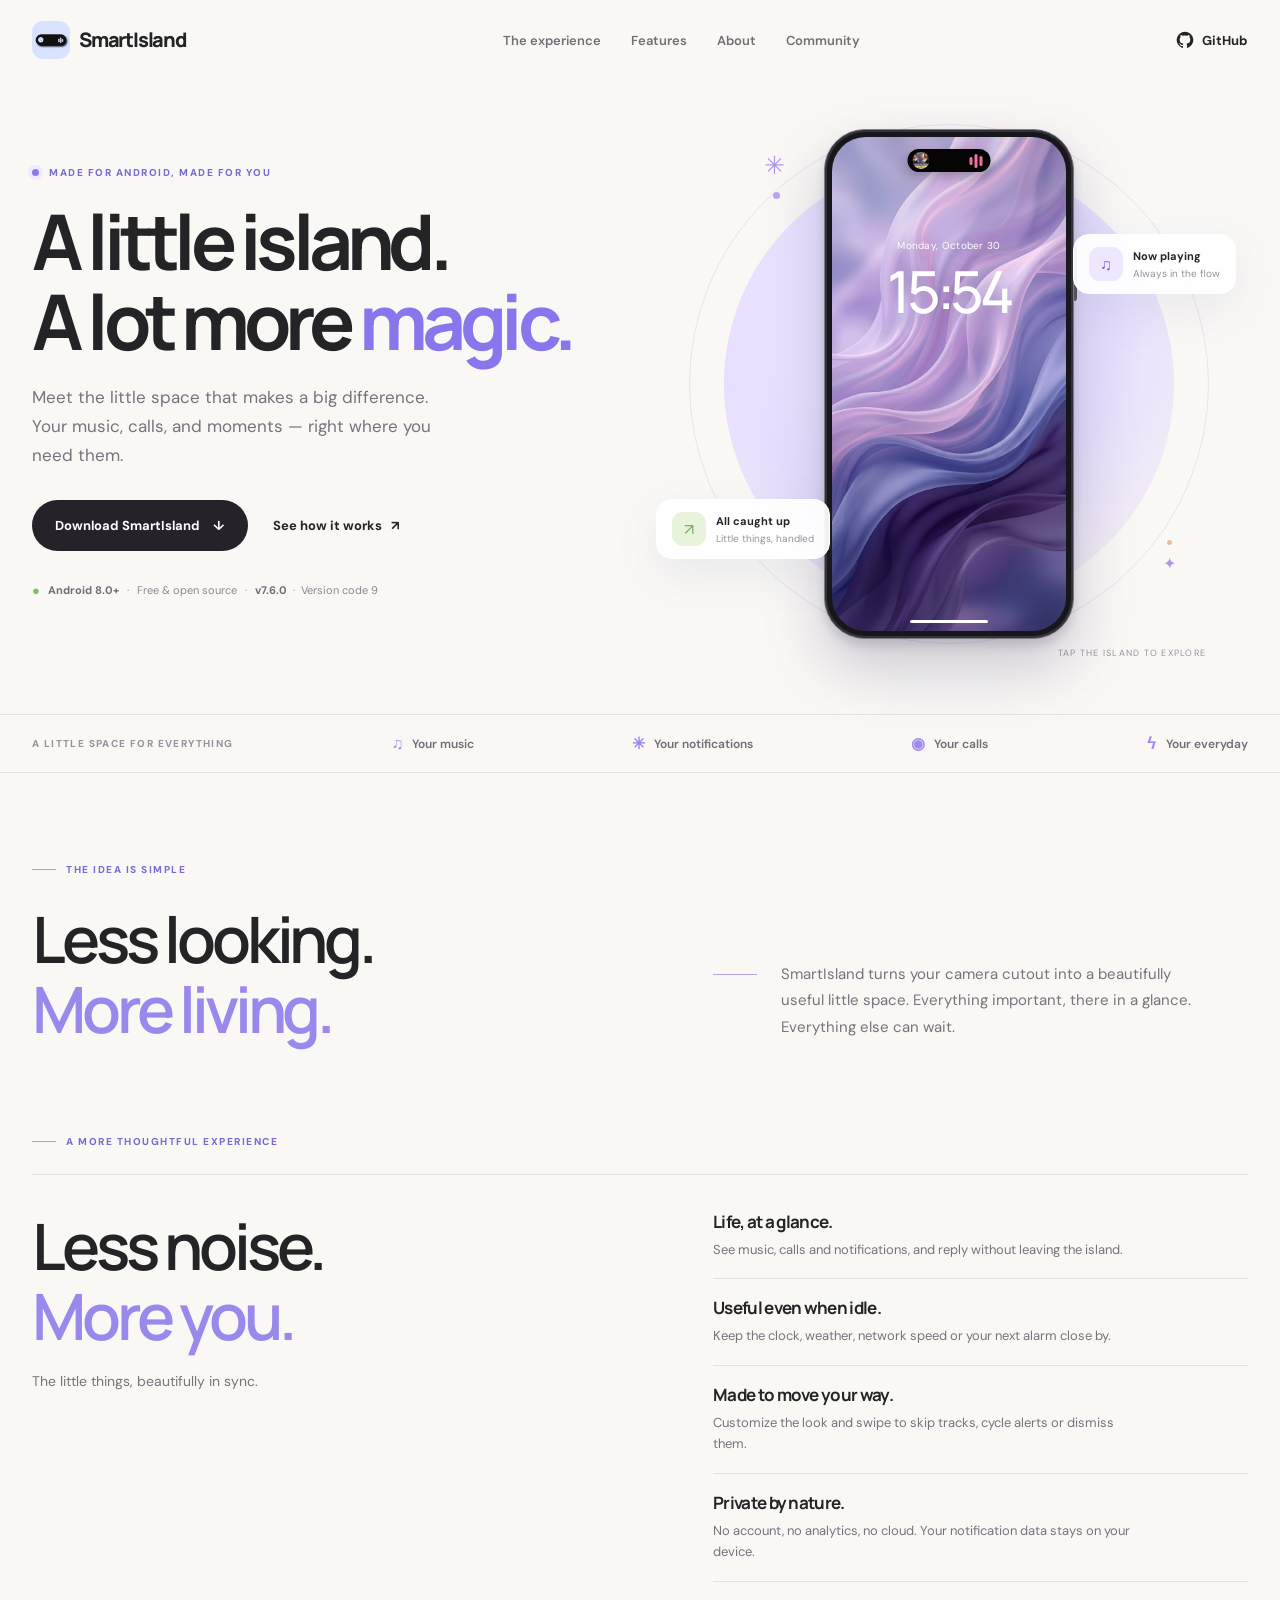
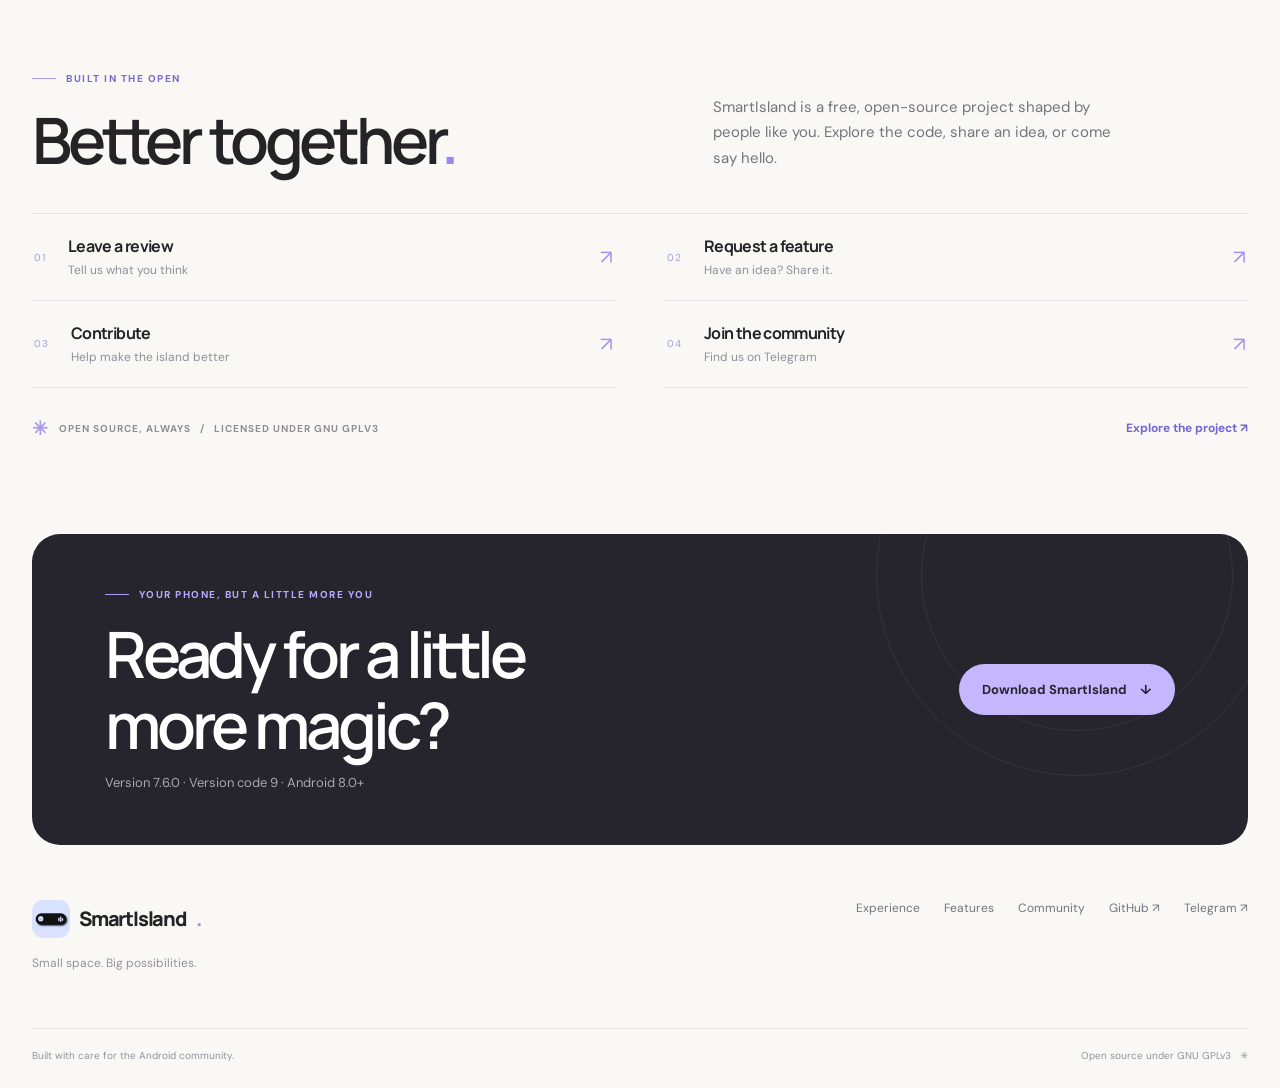
==== commit c6427769: "Removed . from Logo" ====
--- a/index.html
+++ b/index.html
@@ -10,7 +10,7 @@
 </head>
 <body>
 <a class="skip-link" href="#top">Skip to content</a>
-<header class="wrap"><nav class="nav" aria-label="Main navigation"><a href="#top" class="brand"><img class="brand-logo" src="assets/images/logo.png" alt="">SmartIsland<span style="color:#9b8be9">.</span></a><div class="nav-mid" id="navLinks"><a href="#experience">The experience</a><a href="#features">Features</a><a href="#about">About</a><a href="#community">Community</a></div><div class="nav-right"><a class="github-link" href="https://github.com/agupta07505/SmartIsland" target="_blank" rel="noopener" aria-label="View SmartIsland on GitHub"><svg width="18" height="18" viewBox="0 0 24 24" fill="currentColor"><path d="M12 .9a11.1 11.1 0 0 0-3.51 21.63c.55.1.76-.24.76-.54v-2.1c-3.1.68-3.76-1.32-3.76-1.32-.5-1.28-1.23-1.62-1.23-1.62-1.01-.7.08-.68.08-.68 1.12.08 1.7 1.15 1.7 1.15 1 1.7 2.61 1.21 3.24.93.1-.72.39-1.21.7-1.49-2.48-.28-5.1-1.24-5.1-5.53 0-1.22.44-2.23 1.15-3.01-.12-.28-.5-1.42.11-2.97 0 0 .94-.3 3.05 1.15a10.6 10.6 0 0 1 5.56 0c2.11-1.44 3.04-1.15 3.04-1.15.61 1.55.23 2.69.12 2.97.72.78 1.14 1.79 1.14 3.01 0 4.3-2.62 5.25-5.11 5.53.4.35.76 1.02.76 2.06v3.07c0 .3.2.65.77.54A11.1 11.1 0 0 0 12 .9Z"/></svg> GitHub</a><button class="menu-toggle" type="button" aria-label="Open navigation menu" aria-expanded="false" aria-controls="navLinks"><span></span><span></span></button></div></nav></header>
+<header class="wrap"><nav class="nav" aria-label="Main navigation"><a href="#top" class="brand"><img class="brand-logo" src="assets/images/logo.png" alt="">SmartIsland</a><div class="nav-mid" id="navLinks"><a href="#experience">The experience</a><a href="#features">Features</a><a href="#about">About</a><a href="#community">Community</a></div><div class="nav-right"><a class="github-link" href="https://github.com/agupta07505/SmartIsland" target="_blank" rel="noopener" aria-label="View SmartIsland on GitHub"><svg width="18" height="18" viewBox="0 0 24 24" fill="currentColor"><path d="M12 .9a11.1 11.1 0 0 0-3.51 21.63c.55.1.76-.24.76-.54v-2.1c-3.1.68-3.76-1.32-3.76-1.32-.5-1.28-1.23-1.62-1.23-1.62-1.01-.7.08-.68.08-.68 1.12.08 1.7 1.15 1.7 1.15 1 1.7 2.61 1.21 3.24.93.1-.72.39-1.21.7-1.49-2.48-.28-5.1-1.24-5.1-5.53 0-1.22.44-2.23 1.15-3.01-.12-.28-.5-1.42.11-2.97 0 0 .94-.3 3.05 1.15a10.6 10.6 0 0 1 5.56 0c2.11-1.44 3.04-1.15 3.04-1.15.61 1.55.23 2.69.12 2.97.72.78 1.14 1.79 1.14 3.01 0 4.3-2.62 5.25-5.11 5.53.4.35.76 1.02.76 2.06v3.07c0 .3.2.65.77.54A11.1 11.1 0 0 0 12 .9Z"/></svg> GitHub</a><button class="menu-toggle" type="button" aria-label="Open navigation menu" aria-expanded="false" aria-controls="navLinks"><span></span><span></span></button></div></nav></header>
 <main id="top"><section class="hero wrap" id="experience"><div class="hero-copy"><div class="eyebrow"><span class="eyebrow-dot"></span> MADE FOR ANDROID, MADE FOR YOU</div><h1>A little island.<br>A lot more <span class="magic">magic.</span></h1><p class="hero-desc">Meet the little space that makes a big difference. Your music, calls, and moments — right where you need them.</p><div class="hero-actions"><a class="button" href="https://github.com/agupta07505/SmartIsland/releases/download/v7.6.0/SmartIsland-v7.6.0.apk" download>Download SmartIsland <span>↓</span></a><a class="text-link" href="#features">See how it works <span class="arrow">↗</span></a></div><div class="hero-note"><span class="android">●</span> <b>Android 8.0+</b><span>·</span> Free & open source <span>·</span> <span class="version-info"><b>v7.6.0</b> &nbsp;·&nbsp; Version code 9</span></div></div><div class="hero-visual" aria-label="Illustration of SmartIsland on an Android phone"><div class="orbit"></div><div class="orb"></div><span class="sparkle s1">✳</span><span class="sparkle s2">✦</span><div class="float-label one"><span class="label-icon">♫</span><span><b>Now playing</b><small>Always in the flow</small></span></div><div class="float-label two"><span class="label-icon green">↗</span><span><b>All caught up</b><small>Little things, handled</small></span></div><div class="phone"><div class="screen"><button class="replica-pill hero-pill" id="heroPill" type="button" aria-label="Expand SmartIsland" aria-expanded="false"><img src="assets/images/album-art.jpg" alt=""><span class="bars"><i></i><i></i><i></i></span></button><div class="hero-expanded" id="heroExpanded" hidden></div><div class="clock"><small>Monday, October 30</small><strong>15:54</strong></div><div class="home-bar"></div></div></div><div class="tiny-caption">Tap the island to explore</div></div></section>
 <div class="strip"><div class="wrap strip-inner"><div class="strip-label">A little space for everything</div><div class="strip-item"><span>♫</span> Your music</div><div class="strip-item"><span>✳</span> Your notifications</div><div class="strip-item"><span>◉</span> Your calls</div><div class="strip-item"><span>ϟ</span> Your everyday</div></div></div>
 <section class="intro wrap reveal" id="about"><div class="section-kicker">The idea is simple</div><h2>Less looking.<br><em>More living.</em></h2><div class="intro-aside"><span class="intro-line" aria-hidden="true"></span><p>SmartIsland turns your camera cutout into a beautifully useful little space. Everything important, there in a glance. Everything else can wait.</p></div></section>
